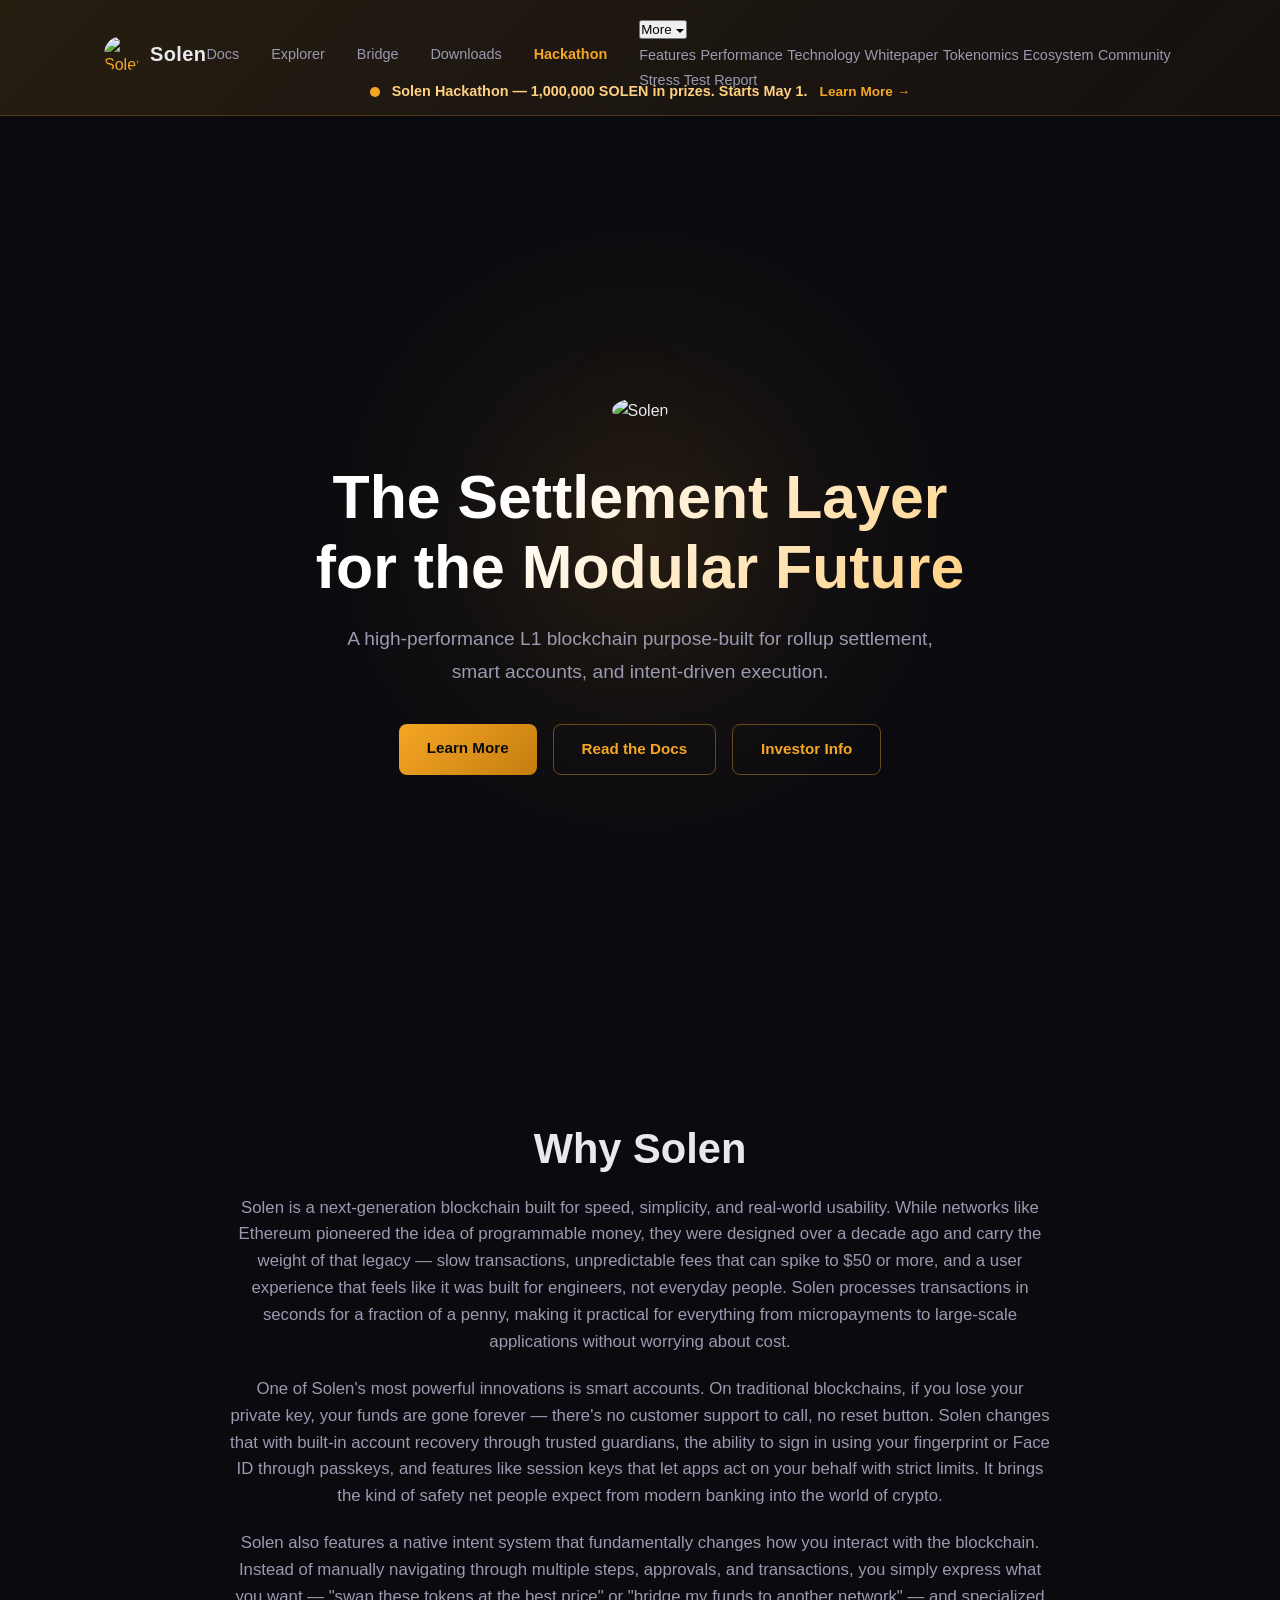
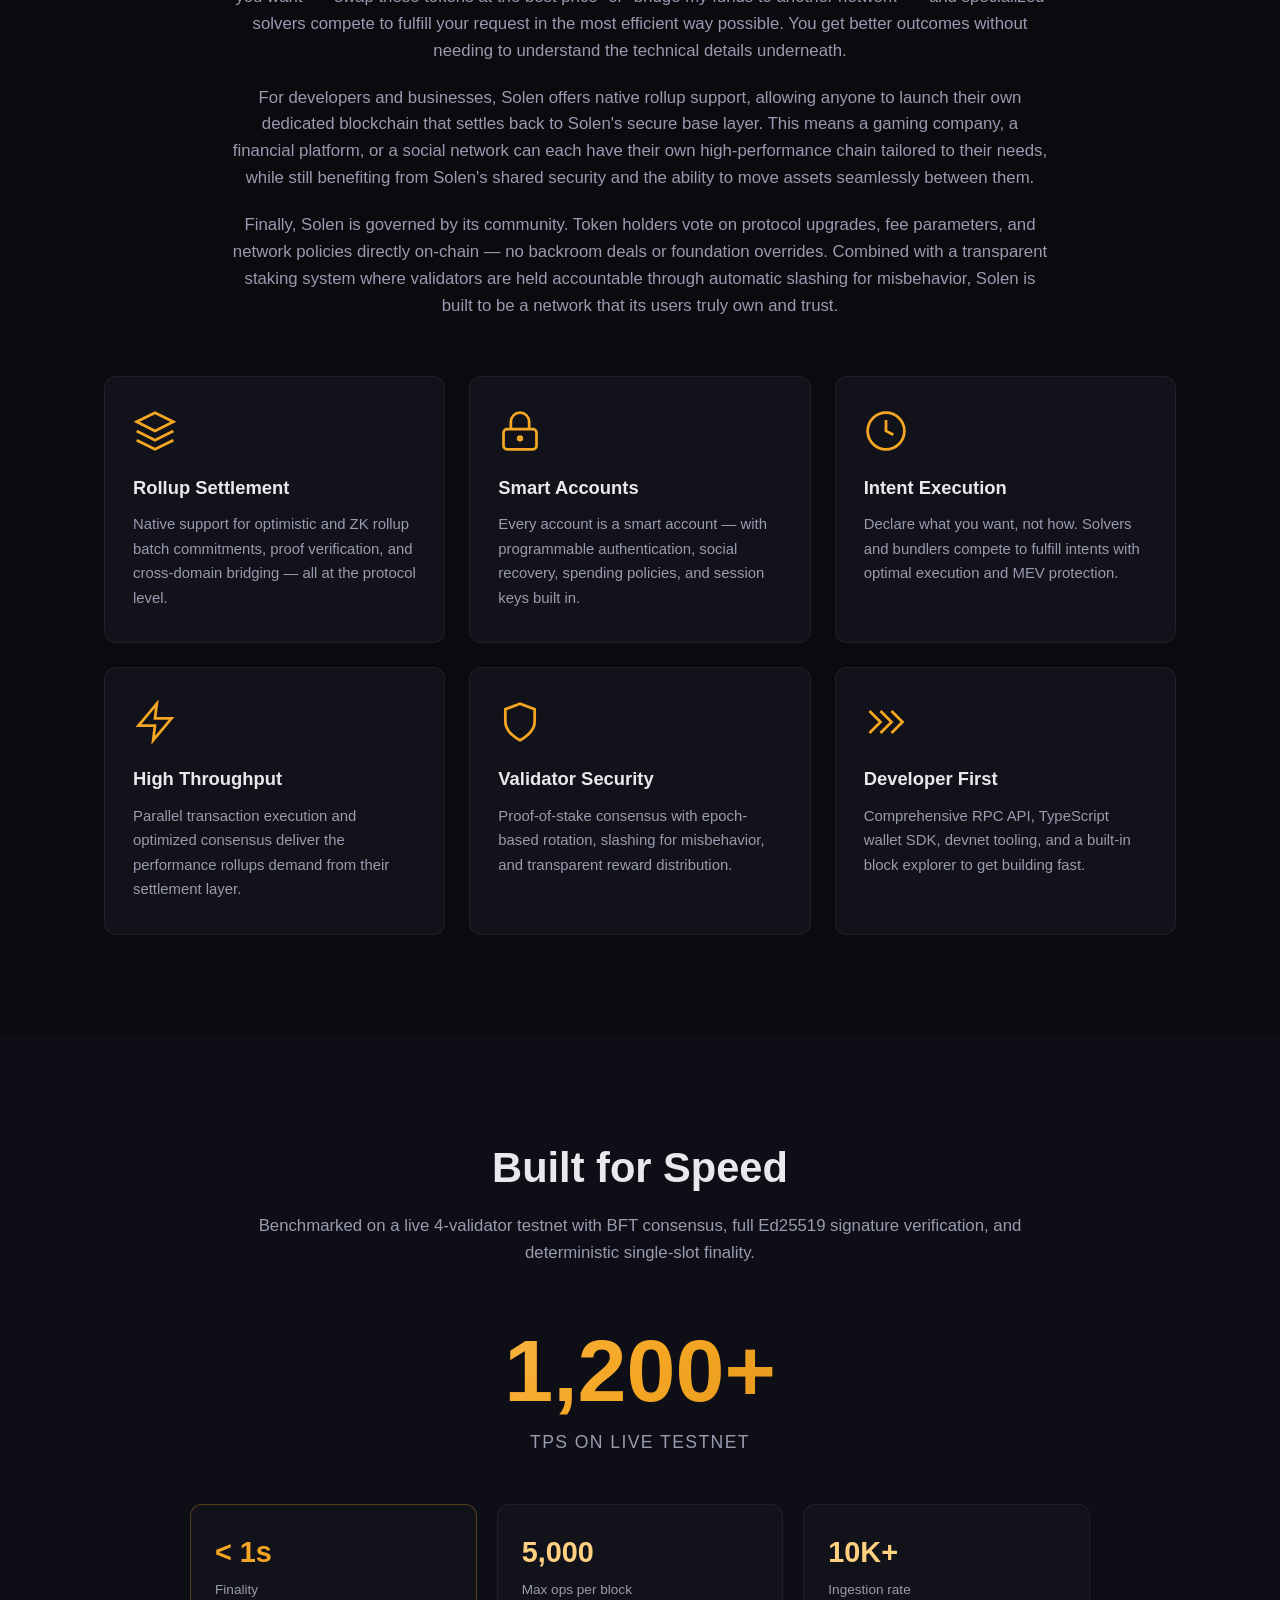
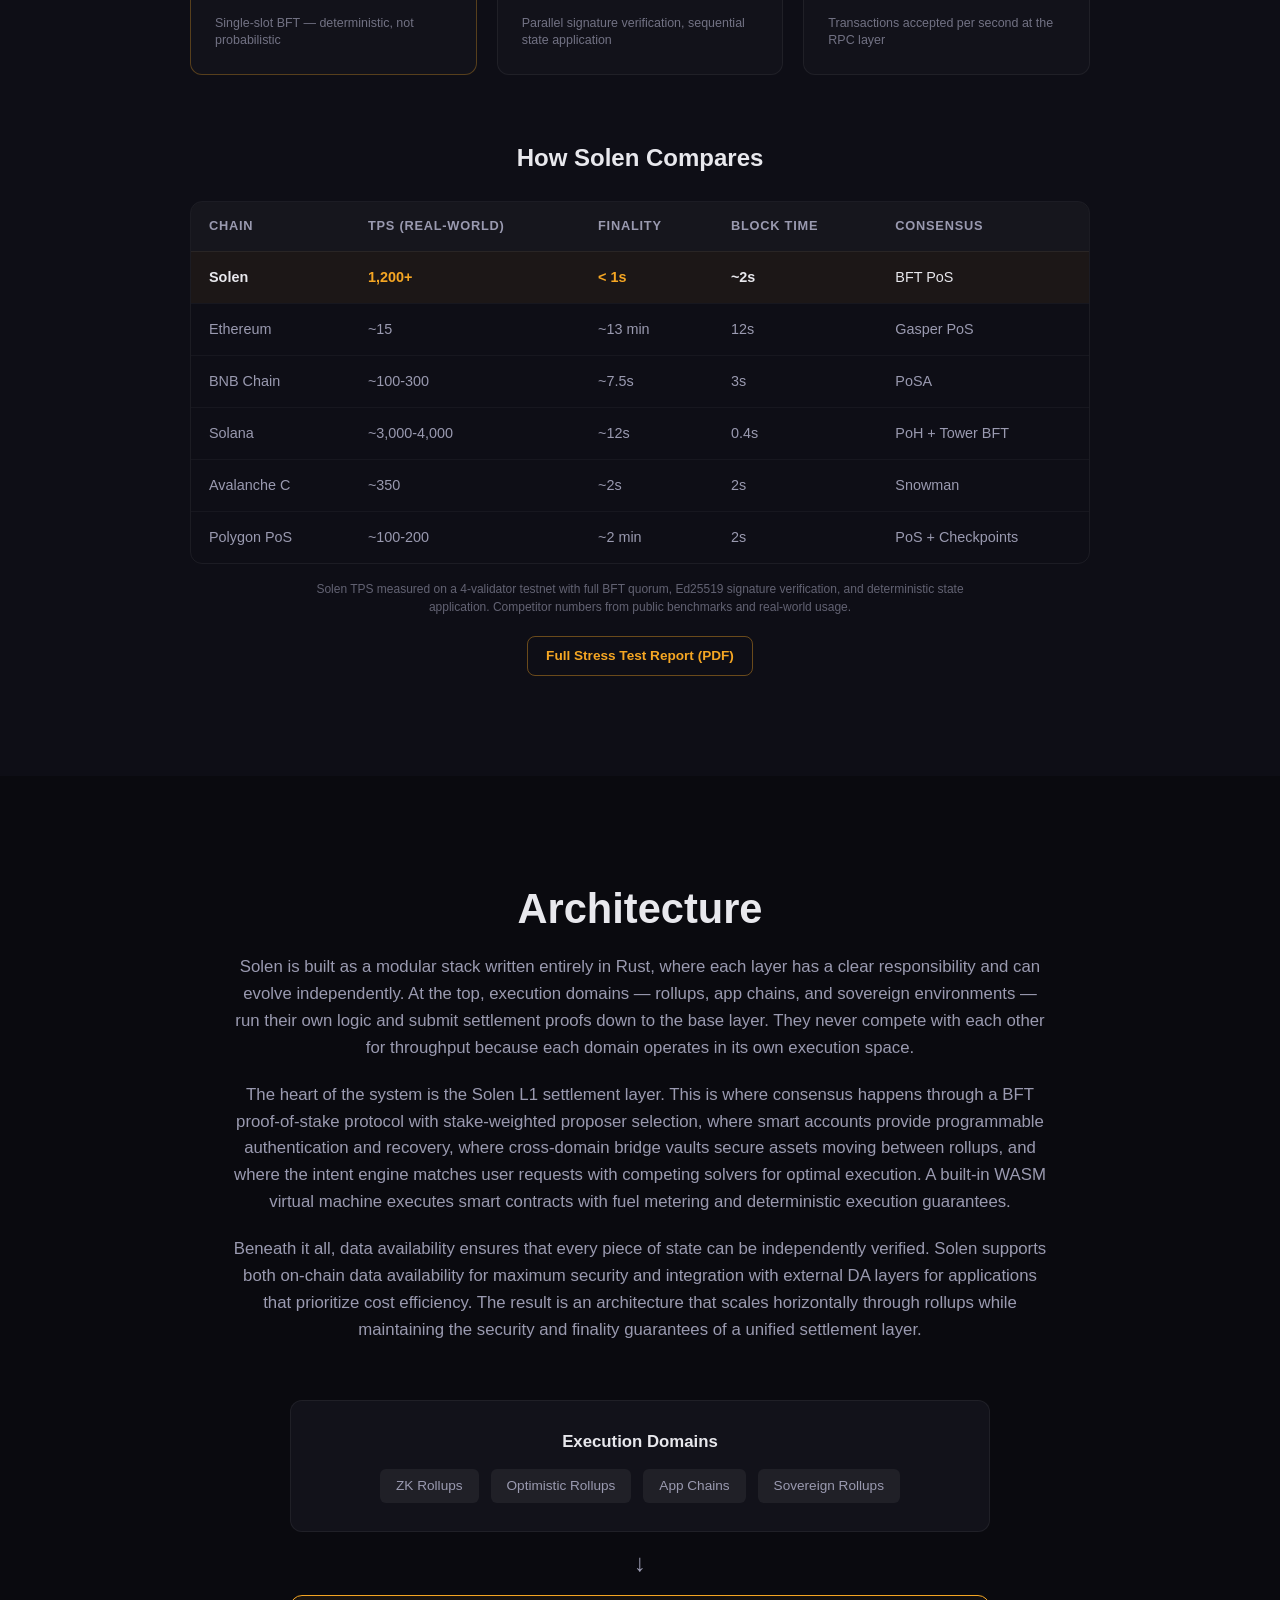
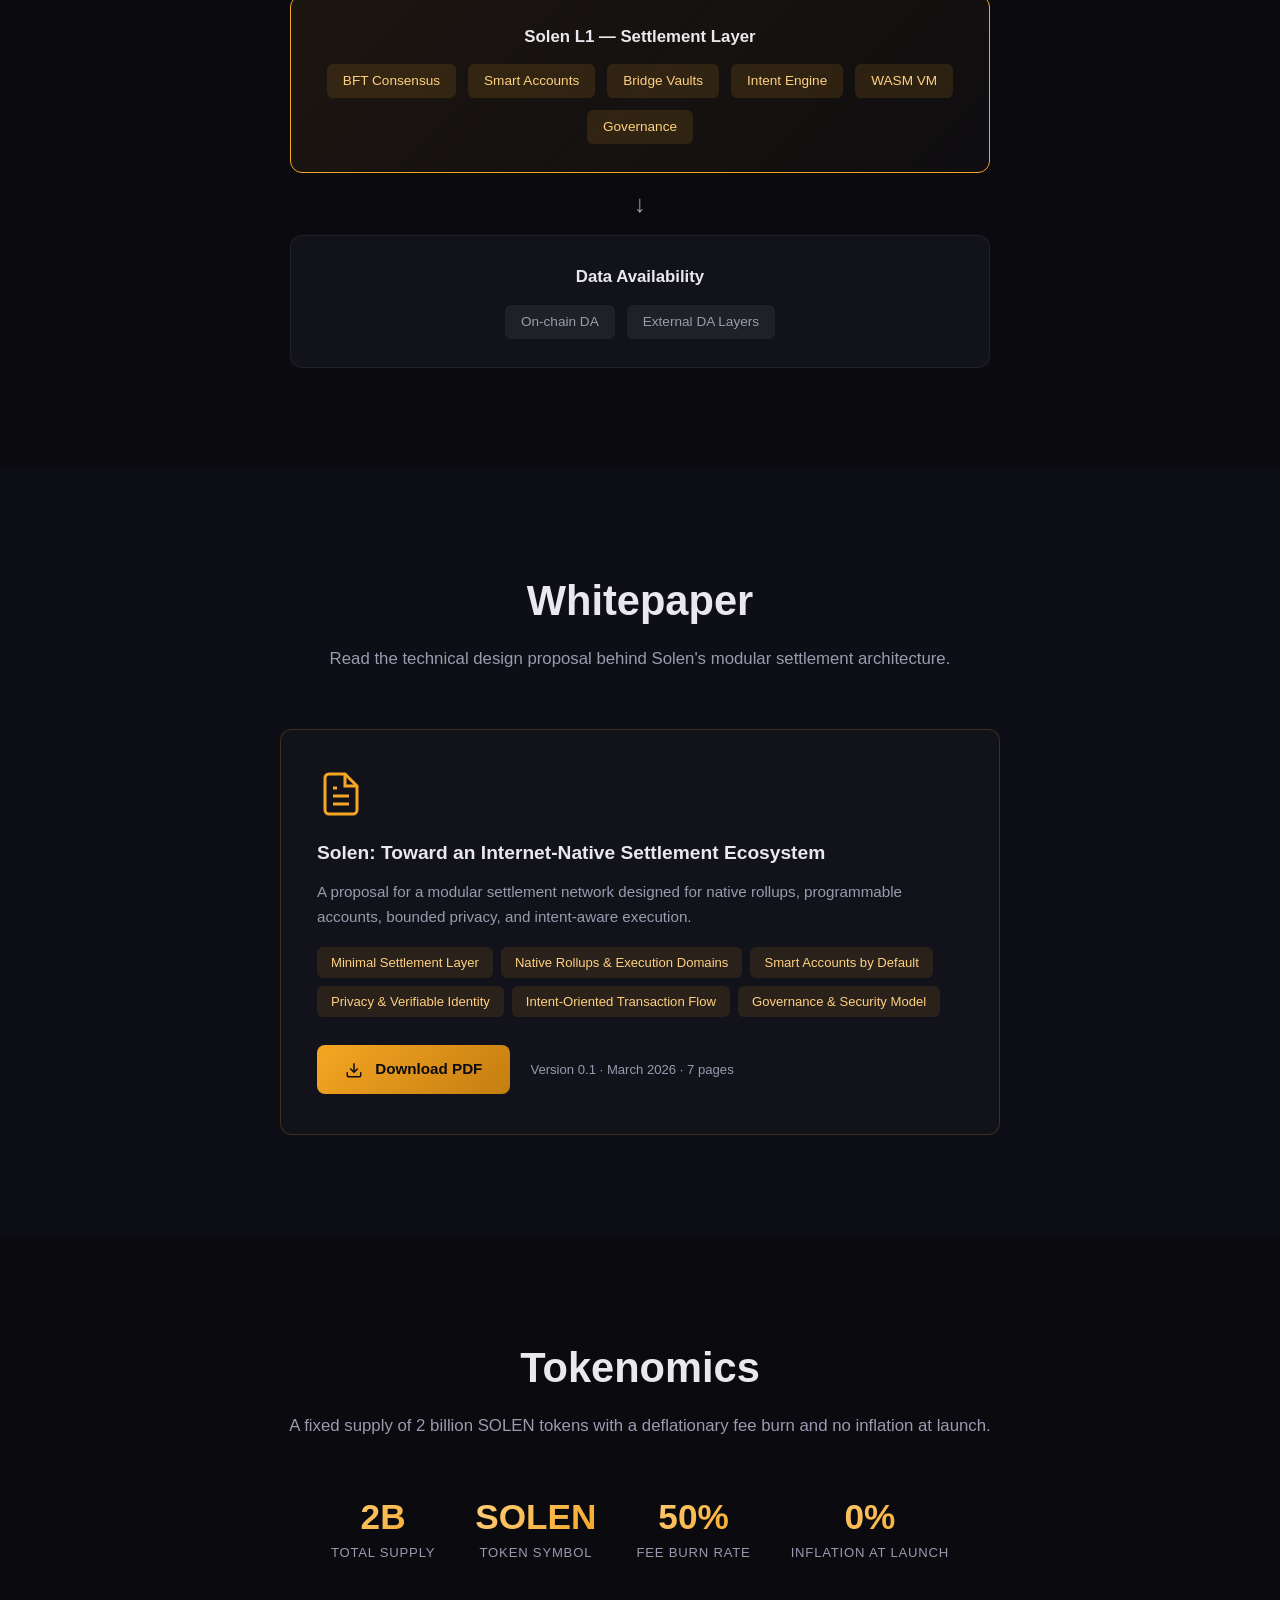
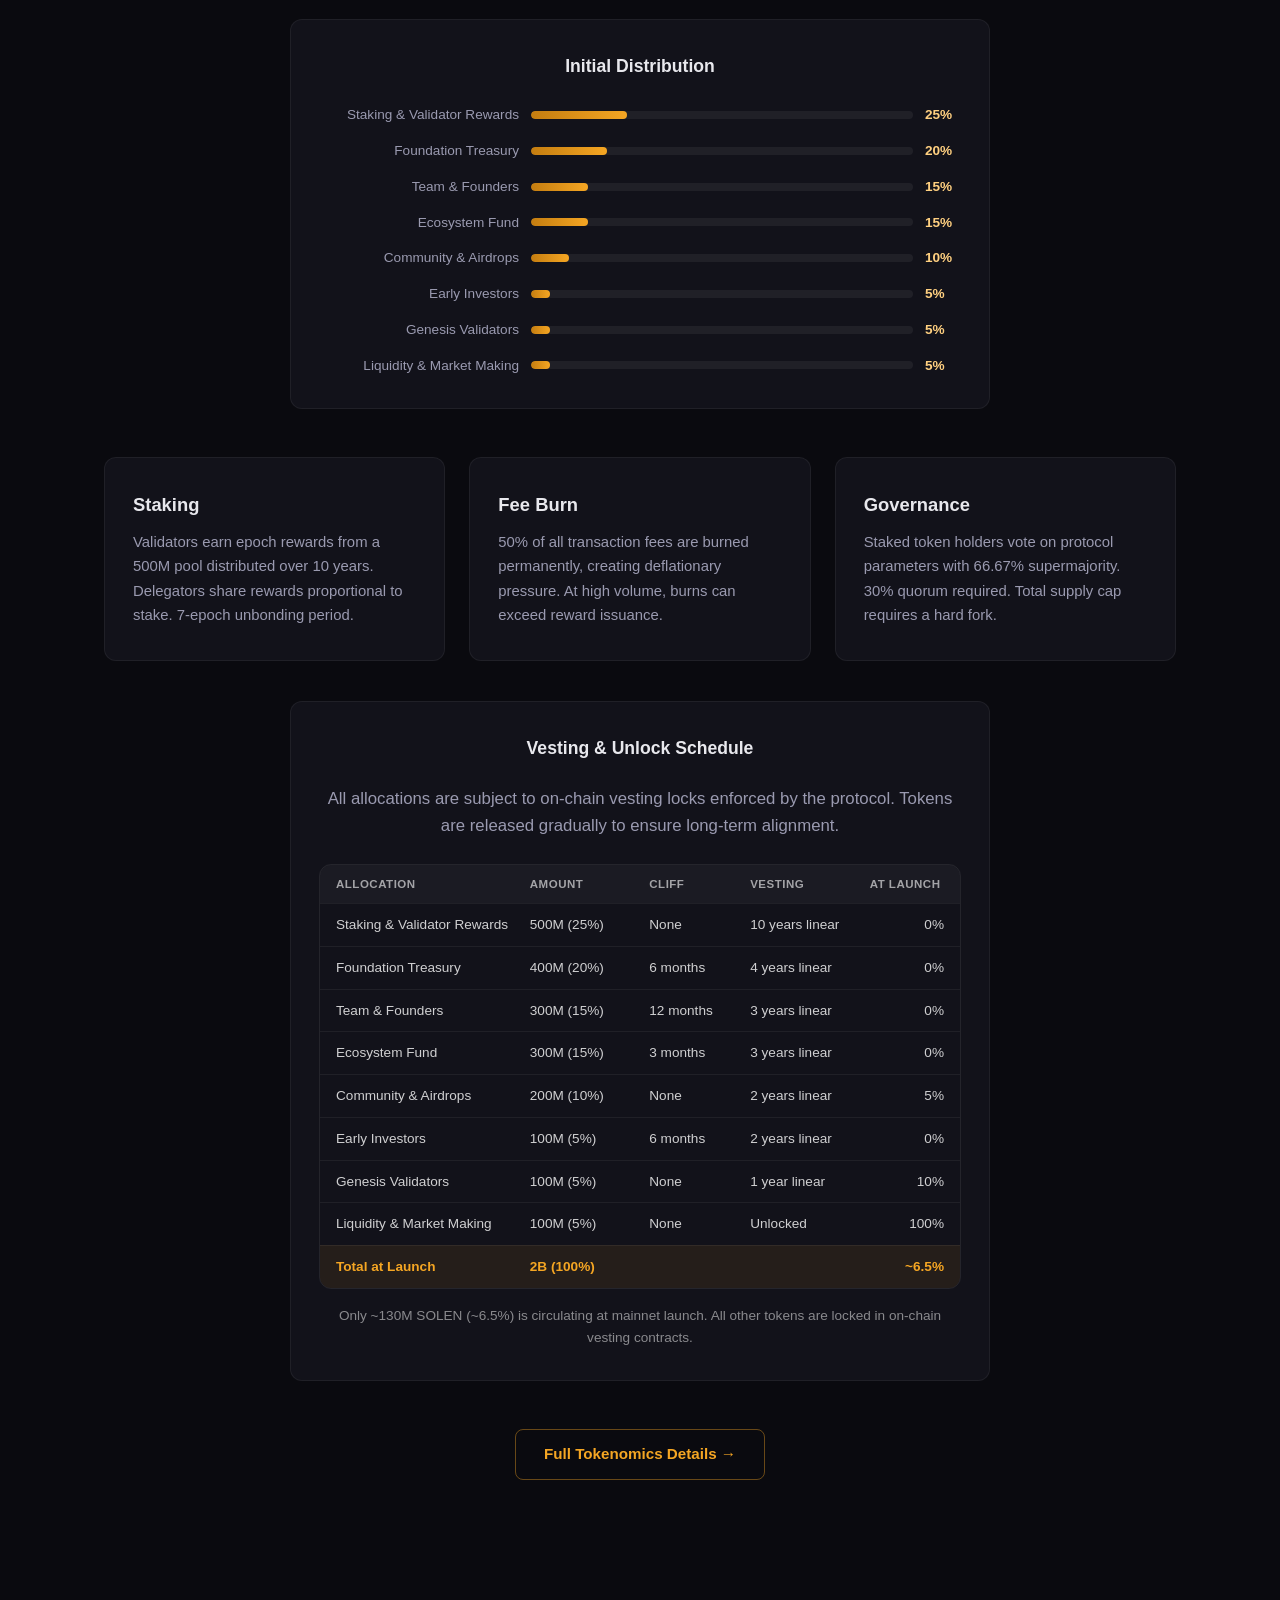
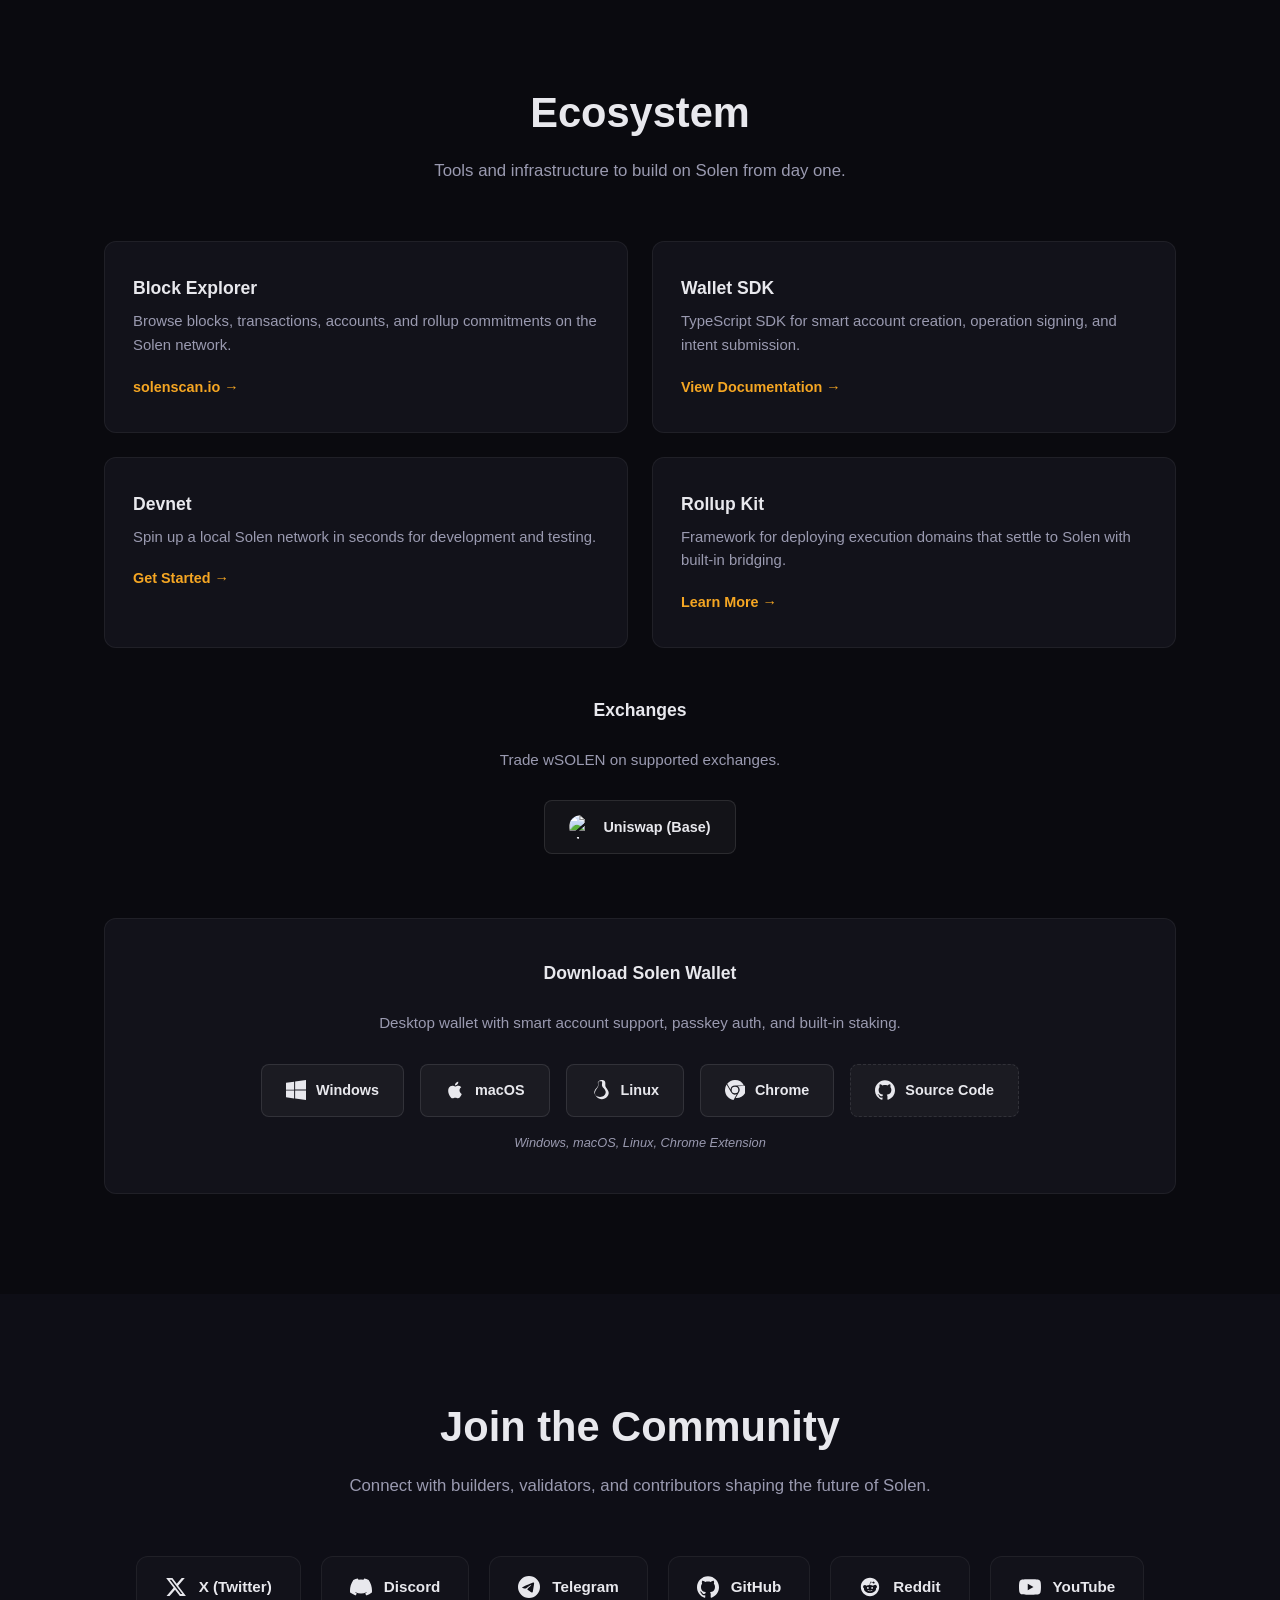
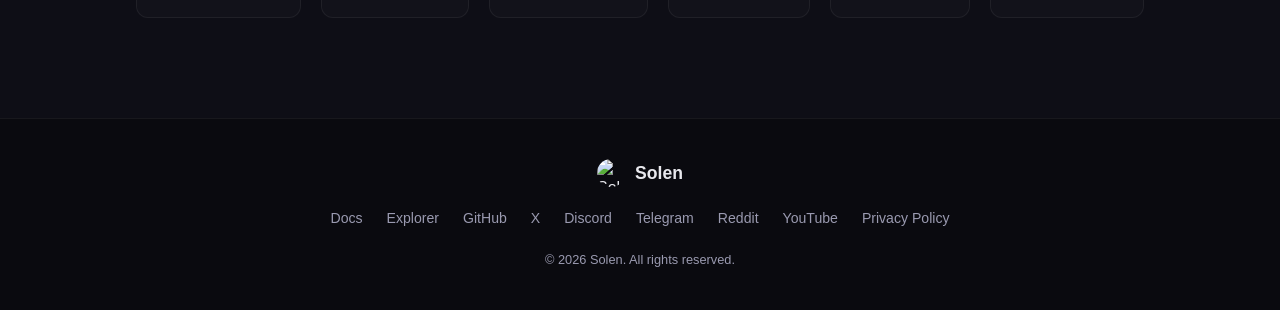
==== index.html @ 20687c57 "Bridge changes" ====
<!DOCTYPE html>
<html lang="en">
<head>
  <meta charset="UTF-8">
  <meta name="viewport" content="width=device-width, initial-scale=1.0">
  <title>Solen — The Settlement Layer for the Modular Future</title>
  <meta name="description" content="Solen is a high-performance Layer 1 blockchain built for rollup settlement, smart accounts, and intent-driven execution.">
  <meta name="keywords" content="Solen, blockchain, Layer 1, rollup, settlement, smart accounts, intents, DeFi, Web3, crypto">
  <meta name="author" content="Solen Foundation">

  <!-- Open Graph -->
  <meta property="og:type" content="website">
  <meta property="og:url" content="https://solenchain.io">
  <meta property="og:title" content="Solen — The Settlement Layer for the Modular Future">
  <meta property="og:description" content="High-performance L1 blockchain with native rollups, smart accounts, and intent-driven execution. 1,200+ TPS with sub-second finality.">
  <meta property="og:image" content="https://solenchain.io/solenlogo.png">
  <meta property="og:site_name" content="Solen">

  <!-- Twitter Card -->
  <meta name="twitter:card" content="summary_large_image">
  <meta name="twitter:site" content="@solenchain">
  <meta name="twitter:title" content="Solen — The Settlement Layer for the Modular Future">
  <meta name="twitter:description" content="High-performance L1 blockchain with native rollups, smart accounts, and intent-driven execution.">
  <meta name="twitter:image" content="https://solenchain.io/solenlogo.png">

  <!-- Canonical -->
  <link rel="canonical" href="https://solenchain.io">

  <link rel="icon" type="image/png" sizes="32x32" href="favicon-32.png">
  <link rel="icon" type="image/png" sizes="16x16" href="favicon-16.png">
  <link rel="apple-touch-icon" sizes="256x256" href="logo-256.png">
  <link rel="stylesheet" href="style.css">

</head>
<body>

  <!-- NAV -->
  <nav class="nav">
    <div class="nav-inner">
      <a href="/" class="nav-logo">
        <img src="solenlogo.png" alt="Solen" class="nav-logo-img">
        <span class="nav-logo-text">Solen</span>
      </a>
      <div class="nav-links" id="navLinks">
        <a href="https://docs.solenchain.io" target="_blank" rel="noopener">Docs</a>
        <a href="https://solenscan.io" target="_blank" rel="noopener">Explorer</a>
        <a href="bridge.html">Bridge</a>
        <a href="#downloads">Downloads</a>
        <a href="hackathon.html" style="color: var(--gold); font-weight: 700;">Hackathon</a>
        <div class="nav-dropdown">
          <button class="nav-dropdown-btn">More <svg width="10" height="6" viewBox="0 0 10 6" fill="currentColor"><path d="M1 1l4 4 4-4"/></svg></button>
          <div class="nav-dropdown-menu">
            <a href="#features">Features</a>
            <a href="#performance">Performance</a>
            <a href="#technology">Technology</a>
            <a href="#whitepaper">Whitepaper</a>
            <a href="#tokenomics">Tokenomics</a>
            <a href="#ecosystem">Ecosystem</a>
            <a href="#community">Community</a>
            <a href="Solen_Stress_Test_Report.pdf" target="_blank" rel="noopener">Stress Test Report</a>
          </div>
        </div>
      </div>
      <button class="nav-toggle" id="navToggle" aria-label="Toggle menu">
        <span></span><span></span><span></span>
      </button>
    </div>
  </nav>

  <!-- HACKATHON BANNER -->
  <a href="hackathon.html" class="hack-banner">
    <span class="hack-banner-pulse"></span>
    <span class="hack-banner-text">Solen Hackathon — 1,000,000 SOLEN in prizes. Starts May 1.</span>
    <span class="hack-banner-cta">Learn More &rarr;</span>
  </a>

  <!-- HERO -->
  <section class="hero">
    <div class="hero-glow"></div>
    <div class="container hero-content">
      <img src="solenlogo.png" alt="Solen" class="hero-logo">
      <h1>The Settlement Layer<br>for the Modular Future</h1>
      <p class="hero-sub">A high-performance L1 blockchain purpose-built for rollup settlement, smart accounts, and intent-driven execution.</p>
      <div class="hero-actions">
        <a href="#technology" class="btn btn-primary">Learn More</a>
        <a href="https://docs.solenchain.io" class="btn btn-outline" target="_blank" rel="noopener">Read the Docs</a>
        <a href="Solen_Investor_Information.pdf" class="btn btn-outline" target="_blank" rel="noopener">Investor Info</a>
      </div>
    </div>
  </section>

  <!-- FEATURES -->
  <section class="section" id="features">
    <div class="container">
      <h2 class="section-title">Why Solen</h2>
      <p class="section-sub">Solen is a next-generation blockchain built for speed, simplicity, and real-world usability. While networks like Ethereum pioneered the idea of programmable money, they were designed over a decade ago and carry the weight of that legacy &mdash; slow transactions, unpredictable fees that can spike to $50 or more, and a user experience that feels like it was built for engineers, not everyday people. Solen processes transactions in seconds for a fraction of a penny, making it practical for everything from micropayments to large-scale applications without worrying about cost.</p>
      <p class="section-sub">One of Solen's most powerful innovations is smart accounts. On traditional blockchains, if you lose your private key, your funds are gone forever &mdash; there's no customer support to call, no reset button. Solen changes that with built-in account recovery through trusted guardians, the ability to sign in using your fingerprint or Face ID through passkeys, and features like session keys that let apps act on your behalf with strict limits. It brings the kind of safety net people expect from modern banking into the world of crypto.</p>
      <p class="section-sub">Solen also features a native intent system that fundamentally changes how you interact with the blockchain. Instead of manually navigating through multiple steps, approvals, and transactions, you simply express what you want &mdash; "swap these tokens at the best price" or "bridge my funds to another network" &mdash; and specialized solvers compete to fulfill your request in the most efficient way possible. You get better outcomes without needing to understand the technical details underneath.</p>
      <p class="section-sub">For developers and businesses, Solen offers native rollup support, allowing anyone to launch their own dedicated blockchain that settles back to Solen's secure base layer. This means a gaming company, a financial platform, or a social network can each have their own high-performance chain tailored to their needs, while still benefiting from Solen's shared security and the ability to move assets seamlessly between them.</p>
      <p class="section-sub">Finally, Solen is governed by its community. Token holders vote on protocol upgrades, fee parameters, and network policies directly on-chain &mdash; no backroom deals or foundation overrides. Combined with a transparent staking system where validators are held accountable through automatic slashing for misbehavior, Solen is built to be a network that its users truly own and trust.</p>
      <div class="grid grid-3">
        <div class="card">
          <div class="card-icon">
            <svg viewBox="0 0 24 24" fill="none" stroke="currentColor" stroke-width="1.5"><path d="M12 2L2 7l10 5 10-5-10-5z"/><path d="M2 17l10 5 10-5"/><path d="M2 12l10 5 10-5"/></svg>
          </div>
          <h3>Rollup Settlement</h3>
          <p>Native support for optimistic and ZK rollup batch commitments, proof verification, and cross-domain bridging — all at the protocol level.</p>
        </div>
        <div class="card">
          <div class="card-icon">
            <svg viewBox="0 0 24 24" fill="none" stroke="currentColor" stroke-width="1.5"><rect x="3" y="11" width="18" height="11" rx="2"/><path d="M7 11V7a5 5 0 0110 0v4"/><circle cx="12" cy="16" r="1"/></svg>
          </div>
          <h3>Smart Accounts</h3>
          <p>Every account is a smart account — with programmable authentication, social recovery, spending policies, and session keys built in.</p>
        </div>
        <div class="card">
          <div class="card-icon">
            <svg viewBox="0 0 24 24" fill="none" stroke="currentColor" stroke-width="1.5"><circle cx="12" cy="12" r="10"/><path d="M12 6v6l4 2"/></svg>
          </div>
          <h3>Intent Execution</h3>
          <p>Declare what you want, not how. Solvers and bundlers compete to fulfill intents with optimal execution and MEV protection.</p>
        </div>
        <div class="card">
          <div class="card-icon">
            <svg viewBox="0 0 24 24" fill="none" stroke="currentColor" stroke-width="1.5"><path d="M13 2L3 14h9l-1 8 10-12h-9l1-8z"/></svg>
          </div>
          <h3>High Throughput</h3>
          <p>Parallel transaction execution and optimized consensus deliver the performance rollups demand from their settlement layer.</p>
        </div>
        <div class="card">
          <div class="card-icon">
            <svg viewBox="0 0 24 24" fill="none" stroke="currentColor" stroke-width="1.5"><path d="M12 22s8-4 8-10V5l-8-3-8 3v7c0 6 8 10 8 10z"/></svg>
          </div>
          <h3>Validator Security</h3>
          <p>Proof-of-stake consensus with epoch-based rotation, slashing for misbehavior, and transparent reward distribution.</p>
        </div>
        <div class="card">
          <div class="card-icon">
            <svg viewBox="0 0 24 24" fill="none" stroke="currentColor" stroke-width="1.5"><path d="M9 18l6-6-6-6"/><path d="M15 18l6-6-6-6"/><path d="M3 18l6-6-6-6"/></svg>
          </div>
          <h3>Developer First</h3>
          <p>Comprehensive RPC API, TypeScript wallet SDK, devnet tooling, and a built-in block explorer to get building fast.</p>
        </div>
      </div>
    </div>
  </section>

  <!-- PERFORMANCE -->
  <section class="section section-dark" id="performance">
    <div class="container">
      <h2 class="section-title">Built for Speed</h2>
      <p class="section-sub">Benchmarked on a live 4-validator testnet with BFT consensus, full Ed25519 signature verification, and deterministic single-slot finality.</p>
      <div class="perf-hero-number">
        <span class="perf-big">1,200+</span>
        <span class="perf-unit">TPS on live testnet</span>
      </div>
      <div class="perf-grid">
        <div class="perf-card perf-card-highlight">
          <div class="perf-value">&lt; 1s</div>
          <div class="perf-label">Finality</div>
          <div class="perf-detail">Single-slot BFT &mdash; deterministic, not probabilistic</div>
        </div>
        <div class="perf-card">
          <div class="perf-value">5,000</div>
          <div class="perf-label">Max ops per block</div>
          <div class="perf-detail">Parallel signature verification, sequential state application</div>
        </div>
        <div class="perf-card">
          <div class="perf-value">10K+</div>
          <div class="perf-label">Ingestion rate</div>
          <div class="perf-detail">Transactions accepted per second at the RPC layer</div>
        </div>
      </div>

      <!-- Chain Comparison -->
      <div class="comparison">
        <h3 class="comparison-title">How Solen Compares</h3>
        <div class="comparison-table-wrap">
          <table class="comparison-table">
            <thead>
              <tr>
                <th>Chain</th>
                <th>TPS (Real-world)</th>
                <th>Finality</th>
                <th>Block Time</th>
                <th>Consensus</th>
              </tr>
            </thead>
            <tbody>
              <tr class="comparison-highlight">
                <td><strong>Solen</strong></td>
                <td><strong>1,200+</strong></td>
                <td><strong>&lt; 1s</strong></td>
                <td><strong>~2s</strong></td>
                <td>BFT PoS</td>
              </tr>
              <tr>
                <td>Ethereum</td>
                <td>~15</td>
                <td>~13 min</td>
                <td>12s</td>
                <td>Gasper PoS</td>
              </tr>
              <tr>
                <td>BNB Chain</td>
                <td>~100-300</td>
                <td>~7.5s</td>
                <td>3s</td>
                <td>PoSA</td>
              </tr>
              <tr>
                <td>Solana</td>
                <td>~3,000-4,000</td>
                <td>~12s</td>
                <td>0.4s</td>
                <td>PoH + Tower BFT</td>
              </tr>
              <tr>
                <td>Avalanche C</td>
                <td>~350</td>
                <td>~2s</td>
                <td>2s</td>
                <td>Snowman</td>
              </tr>
              <tr>
                <td>Polygon PoS</td>
                <td>~100-200</td>
                <td>~2 min</td>
                <td>2s</td>
                <td>PoS + Checkpoints</td>
              </tr>
            </tbody>
          </table>
        </div>
        <p class="comparison-note">Solen TPS measured on a 4-validator testnet with full BFT quorum, Ed25519 signature verification, and deterministic state application. Competitor numbers from public benchmarks and real-world usage.</p>
        <div style="text-align: center; margin-top: 20px;">
          <a href="Solen_Stress_Test_Report.pdf" class="btn btn-outline btn-sm" target="_blank" rel="noopener">Full Stress Test Report (PDF)</a>
        </div>
      </div>
    </div>
  </section>

  <!-- TECHNOLOGY -->
  <section class="section" id="technology">
    <div class="container">
      <h2 class="section-title">Architecture</h2>
      <p class="section-sub">Solen is built as a modular stack written entirely in Rust, where each layer has a clear responsibility and can evolve independently. At the top, execution domains &mdash; rollups, app chains, and sovereign environments &mdash; run their own logic and submit settlement proofs down to the base layer. They never compete with each other for throughput because each domain operates in its own execution space.</p>
      <p class="section-sub">The heart of the system is the Solen L1 settlement layer. This is where consensus happens through a BFT proof-of-stake protocol with stake-weighted proposer selection, where smart accounts provide programmable authentication and recovery, where cross-domain bridge vaults secure assets moving between rollups, and where the intent engine matches user requests with competing solvers for optimal execution. A built-in WASM virtual machine executes smart contracts with fuel metering and deterministic execution guarantees.</p>
      <p class="section-sub">Beneath it all, data availability ensures that every piece of state can be independently verified. Solen supports both on-chain data availability for maximum security and integration with external DA layers for applications that prioritize cost efficiency. The result is an architecture that scales horizontally through rollups while maintaining the security and finality guarantees of a unified settlement layer.</p>
      <div class="arch-grid">
        <div class="arch-layer">
          <div class="arch-label">Execution Domains</div>
          <div class="arch-items">
            <span>ZK Rollups</span>
            <span>Optimistic Rollups</span>
            <span>App Chains</span>
            <span>Sovereign Rollups</span>
          </div>
        </div>
        <div class="arch-arrow">&#8595;</div>
        <div class="arch-layer arch-layer-highlight">
          <div class="arch-label">Solen L1 &mdash; Settlement Layer</div>
          <div class="arch-items">
            <span>BFT Consensus</span>
            <span>Smart Accounts</span>
            <span>Bridge Vaults</span>
            <span>Intent Engine</span>
            <span>WASM VM</span>
            <span>Governance</span>
          </div>
        </div>
        <div class="arch-arrow">&#8595;</div>
        <div class="arch-layer">
          <div class="arch-label">Data Availability</div>
          <div class="arch-items">
            <span>On-chain DA</span>
            <span>External DA Layers</span>
          </div>
        </div>
      </div>
    </div>
  </section>

  <!-- WHITEPAPER -->
  <section class="section section-dark" id="whitepaper">
    <div class="container whitepaper-section">
      <h2 class="section-title">Whitepaper</h2>
      <p class="section-sub">Read the technical design proposal behind Solen's modular settlement architecture.</p>
      <div class="whitepaper-card">
        <div class="whitepaper-icon">
          <svg viewBox="0 0 24 24" fill="none" stroke="currentColor" stroke-width="1.5"><path d="M14 2H6a2 2 0 0 0-2 2v16a2 2 0 0 0 2 2h12a2 2 0 0 0 2-2V8z"/><polyline points="14 2 14 8 20 8"/><line x1="16" y1="13" x2="8" y2="13"/><line x1="16" y1="17" x2="8" y2="17"/><polyline points="10 9 9 9 8 9"/></svg>
        </div>
        <div class="whitepaper-info">
          <h3>Solen: Toward an Internet-Native Settlement Ecosystem</h3>
          <p>A proposal for a modular settlement network designed for native rollups, programmable accounts, bounded privacy, and intent-aware execution.</p>
          <ul class="whitepaper-topics">
            <li>Minimal Settlement Layer</li>
            <li>Native Rollups &amp; Execution Domains</li>
            <li>Smart Accounts by Default</li>
            <li>Privacy &amp; Verifiable Identity</li>
            <li>Intent-Oriented Transaction Flow</li>
            <li>Governance &amp; Security Model</li>
          </ul>
        </div>
        <div class="whitepaper-actions">
          <a href="Solen_Whitepaper.pdf" class="btn btn-primary" target="_blank" rel="noopener">
            <svg viewBox="0 0 24 24" fill="none" stroke="currentColor" stroke-width="2" style="width:18px;height:18px;vertical-align:middle;margin-right:8px"><path d="M21 15v4a2 2 0 0 1-2 2H5a2 2 0 0 1-2-2v-4"/><polyline points="7 10 12 15 17 10"/><line x1="12" y1="15" x2="12" y2="3"/></svg>
            Download PDF
          </a>
          <span class="whitepaper-meta">Version 0.1 &middot; March 2026 &middot; 7 pages</span>
        </div>
      </div>
    </div>
  </section>

  <!-- TOKENOMICS -->
  <section class="section" id="tokenomics">
    <div class="container">
      <h2 class="section-title">Tokenomics</h2>
      <p class="section-sub">A fixed supply of 2 billion SOLEN tokens with a deflationary fee burn and no inflation at launch.</p>

      <div class="token-header">
        <div class="token-stat">
          <span class="token-stat-value">2B</span>
          <span class="token-stat-label">Total Supply</span>
        </div>
        <div class="token-stat">
          <span class="token-stat-value">SOLEN</span>
          <span class="token-stat-label">Token Symbol</span>
        </div>
        <div class="token-stat">
          <span class="token-stat-value">50%</span>
          <span class="token-stat-label">Fee Burn Rate</span>
        </div>
        <div class="token-stat">
          <span class="token-stat-value">0%</span>
          <span class="token-stat-label">Inflation at Launch</span>
        </div>
      </div>

      <div class="token-distribution">
        <h3 class="token-section-title">Initial Distribution</h3>
        <div class="token-bars">
          <div class="token-bar-row">
            <span class="token-bar-label">Staking &amp; Validator Rewards</span>
            <div class="token-bar-track"><div class="token-bar-fill" style="width:25%"></div></div>
            <span class="token-bar-pct">25%</span>
          </div>
          <div class="token-bar-row">
            <span class="token-bar-label">Foundation Treasury</span>
            <div class="token-bar-track"><div class="token-bar-fill" style="width:20%"></div></div>
            <span class="token-bar-pct">20%</span>
          </div>
          <div class="token-bar-row">
            <span class="token-bar-label">Team &amp; Founders</span>
            <div class="token-bar-track"><div class="token-bar-fill" style="width:15%"></div></div>
            <span class="token-bar-pct">15%</span>
          </div>
          <div class="token-bar-row">
            <span class="token-bar-label">Ecosystem Fund</span>
            <div class="token-bar-track"><div class="token-bar-fill" style="width:15%"></div></div>
            <span class="token-bar-pct">15%</span>
          </div>
          <div class="token-bar-row">
            <span class="token-bar-label">Community &amp; Airdrops</span>
            <div class="token-bar-track"><div class="token-bar-fill" style="width:10%"></div></div>
            <span class="token-bar-pct">10%</span>
          </div>
          <div class="token-bar-row">
            <span class="token-bar-label">Early Investors</span>
            <div class="token-bar-track"><div class="token-bar-fill" style="width:5%"></div></div>
            <span class="token-bar-pct">5%</span>
          </div>
          <div class="token-bar-row">
            <span class="token-bar-label">Genesis Validators</span>
            <div class="token-bar-track"><div class="token-bar-fill" style="width:5%"></div></div>
            <span class="token-bar-pct">5%</span>
          </div>
          <div class="token-bar-row">
            <span class="token-bar-label">Liquidity &amp; Market Making</span>
            <div class="token-bar-track"><div class="token-bar-fill" style="width:5%"></div></div>
            <span class="token-bar-pct">5%</span>
          </div>
        </div>
      </div>

      <div class="grid grid-3 token-details">
        <div class="card">
          <h3>Staking</h3>
          <p>Validators earn epoch rewards from a 500M pool distributed over 10 years. Delegators share rewards proportional to stake. 7-epoch unbonding period.</p>
        </div>
        <div class="card">
          <h3>Fee Burn</h3>
          <p>50% of all transaction fees are burned permanently, creating deflationary pressure. At high volume, burns can exceed reward issuance.</p>
        </div>
        <div class="card">
          <h3>Governance</h3>
          <p>Staked token holders vote on protocol parameters with 66.67% supermajority. 30% quorum required. Total supply cap requires a hard fork.</p>
        </div>
      </div>

      <!-- Vesting Schedule -->
      <div class="token-distribution" style="margin-top: 40px;">
        <h3 class="token-section-title">Vesting &amp; Unlock Schedule</h3>
        <p class="section-sub" style="max-width:700px; margin: 0 auto 24px;">All allocations are subject to on-chain vesting locks enforced by the protocol. Tokens are released gradually to ensure long-term alignment.</p>
        <div class="vesting-table">
          <div class="vesting-header">
            <span>Allocation</span>
            <span>Amount</span>
            <span>Cliff</span>
            <span>Vesting</span>
            <span>At Launch</span>
          </div>
          <div class="vesting-row">
            <span>Staking &amp; Validator Rewards</span>
            <span>500M (25%)</span>
            <span>None</span>
            <span>10 years linear</span>
            <span>0%</span>
          </div>
          <div class="vesting-row">
            <span>Foundation Treasury</span>
            <span>400M (20%)</span>
            <span>6 months</span>
            <span>4 years linear</span>
            <span>0%</span>
          </div>
          <div class="vesting-row">
            <span>Team &amp; Founders</span>
            <span>300M (15%)</span>
            <span>12 months</span>
            <span>3 years linear</span>
            <span>0%</span>
          </div>
          <div class="vesting-row">
            <span>Ecosystem Fund</span>
            <span>300M (15%)</span>
            <span>3 months</span>
            <span>3 years linear</span>
            <span>0%</span>
          </div>
          <div class="vesting-row">
            <span>Community &amp; Airdrops</span>
            <span>200M (10%)</span>
            <span>None</span>
            <span>2 years linear</span>
            <span>5%</span>
          </div>
          <div class="vesting-row">
            <span>Early Investors</span>
            <span>100M (5%)</span>
            <span>6 months</span>
            <span>2 years linear</span>
            <span>0%</span>
          </div>
          <div class="vesting-row">
            <span>Genesis Validators</span>
            <span>100M (5%)</span>
            <span>None</span>
            <span>1 year linear</span>
            <span>10%</span>
          </div>
          <div class="vesting-row">
            <span>Liquidity &amp; Market Making</span>
            <span>100M (5%)</span>
            <span>None</span>
            <span>Unlocked</span>
            <span>100%</span>
          </div>
          <div class="vesting-row vesting-total">
            <span>Total at Launch</span>
            <span>2B (100%)</span>
            <span></span>
            <span></span>
            <span>~6.5%</span>
          </div>
        </div>
        <p style="text-align:center; font-size: 0.85rem; color: rgba(255,255,255,0.5); margin-top: 16px;">Only ~130M SOLEN (~6.5%) is circulating at mainnet launch. All other tokens are locked in on-chain vesting contracts.</p>
      </div>

      <div class="token-cta">
        <a href="https://docs.solenchain.io/tokenomics/overview/" class="btn btn-outline" target="_blank" rel="noopener">Full Tokenomics Details &rarr;</a>
      </div>
    </div>
  </section>

  <!-- ECOSYSTEM -->
  <section class="section" id="ecosystem">
    <div class="container">
      <h2 class="section-title">Ecosystem</h2>
      <p class="section-sub">Tools and infrastructure to build on Solen from day one.</p>
      <div class="grid grid-2">
        <div class="eco-card">
          <h3>Block Explorer</h3>
          <p>Browse blocks, transactions, accounts, and rollup commitments on the Solen network.</p>
          <a href="https://solenscan.io" class="link" target="_blank" rel="noopener">solenscan.io &rarr;</a>
        </div>
        <div class="eco-card">
          <h3>Wallet SDK</h3>
          <p>TypeScript SDK for smart account creation, operation signing, and intent submission.</p>
          <a href="https://docs.solenchain.io/tools/typescript-sdk/" class="link" target="_blank" rel="noopener">View Documentation &rarr;</a>
        </div>
        <div class="eco-card">
          <h3>Devnet</h3>
          <p>Spin up a local Solen network in seconds for development and testing.</p>
          <a href="https://docs.solenchain.io/tools/running-a-node/#quick-start" class="link" target="_blank" rel="noopener">Get Started &rarr;</a>
        </div>
        <div class="eco-card">
          <h3>Rollup Kit</h3>
          <p>Framework for deploying execution domains that settle to Solen with built-in bridging.</p>
          <a href="https://docs.solenchain.io/architecture/rollups/" class="link" target="_blank" rel="noopener">Learn More &rarr;</a>
        </div>
      </div>

      <div class="exchanges" id="exchanges" style="margin-top: 48px;">
        <h3 class="token-section-title">Exchanges</h3>
        <p class="wallet-sub" style="text-align:center;">Trade wSOLEN on supported exchanges.</p>
        <div class="wallet-buttons" style="justify-content:center;">
          <a href="https://app.uniswap.org/explore/tokens/base/0x14c84e576eddb3e24b3da3659843b585285f9fd9?inputCurrency=0x833589fcd6edb6e08f4c7c32d4f71b54bda02913" class="wallet-btn" target="_blank" rel="noopener" style="min-width:180px;">
            <img src="uniswap-logo.png" alt="Uniswap" style="width:24px;height:24px;border-radius:50%;">
            <span>Uniswap (Base)</span>
          </a>
        </div>
      </div>

      <div class="wallet-download" id="downloads">
        <h3 class="token-section-title">Download Solen Wallet</h3>
        <p class="wallet-sub">Desktop wallet with smart account support, passkey auth, and built-in staking.</p>
        <div class="wallet-buttons">
          <a href="https://github.com/Solen-Blockchain/solenwallet/releases/latest" class="wallet-btn" target="_blank" rel="noopener">
            <svg viewBox="0 0 24 24" fill="currentColor"><path d="M0 3.449L9.75 2.1v9.451H0m10.949-9.602L24 0v11.4H10.949M0 12.6h9.75v9.451L0 20.699M10.949 12.6H24V24l-13.051-1.851"/></svg>
            <span>Windows</span>
          </a>
          <a href="https://github.com/Solen-Blockchain/solenwallet/releases/latest" class="wallet-btn" target="_blank" rel="noopener">
            <svg viewBox="0 0 24 24" fill="currentColor"><path d="M18.71 19.5c-.83 1.24-1.71 2.45-3.05 2.47-1.34.03-1.77-.79-3.29-.79-1.53 0-2 .77-3.27.82-1.31.05-2.3-1.32-3.14-2.53C4.25 17 2.94 12.45 4.7 9.39c.87-1.52 2.43-2.48 4.12-2.51 1.28-.02 2.5.87 3.29.87.78 0 2.26-1.07 3.8-.91.65.03 2.47.26 3.64 1.98-.09.06-2.17 1.28-2.15 3.81.03 3.02 2.65 4.03 2.68 4.04-.03.07-.42 1.44-1.38 2.83M13 3.5c.73-.83 1.94-1.46 2.94-1.5.13 1.17-.34 2.35-1.04 3.19-.69.85-1.83 1.51-2.95 1.42-.15-1.15.41-2.35 1.05-3.11z"/></svg>
            <span>macOS</span>
          </a>
          <a href="https://github.com/Solen-Blockchain/solenwallet/releases/latest" class="wallet-btn" target="_blank" rel="noopener">
            <svg viewBox="0 0 24 24" fill="currentColor"><path d="M12.504 0c-.155 0-.315.008-.48.021-4.226.333-3.105 4.807-3.17 6.298-.076 1.092-.3 1.953-1.05 3.02-.885 1.051-2.127 2.75-2.716 4.521-.278.832-.41 1.684-.287 2.489a7.14 7.14 0 0 0 .04.276c.186 1.168.753 2.291 1.577 3.26.848 1 1.933 1.838 3.136 2.38 1.09.483 2.304.746 3.445.746 1.141 0 2.355-.263 3.445-.746 1.203-.542 2.288-1.38 3.136-2.38.824-.969 1.391-2.092 1.577-3.26a5.86 5.86 0 0 0 .04-.276c.123-.805-.009-1.657-.287-2.489-.589-1.771-1.831-3.47-2.716-4.521-.75-1.067-.974-1.928-1.05-3.02-.065-1.491 1.056-5.965-3.17-6.298A5.86 5.86 0 0 0 12.504 0zm-.344 1.453c.418-.008.756.093.967.398.586.853-.131 3.202.031 4.544.075.636.263 1.226.597 1.752.344.54.789 1.02 1.261 1.522.878.93 1.85 2.082 2.375 3.66.187.564.293 1.145.216 1.678a4.55 4.55 0 0 1-.032.22c-.148.937-.594 1.876-1.276 2.684-.7.826-1.636 1.524-2.664 1.98-.898.399-1.88.596-2.834.596-.954 0-1.936-.197-2.834-.596-1.028-.456-1.964-1.154-2.664-1.98-.682-.808-1.128-1.747-1.276-2.684a4.55 4.55 0 0 1-.032-.22c-.077-.533.029-1.114.216-1.678.525-1.578 1.497-2.73 2.375-3.66.472-.502.917-.982 1.261-1.522.334-.526.522-1.116.597-1.752.162-1.342-.555-3.691.031-4.544.178-.259.454-.389.8-.398z"/></svg>
            <span>Linux</span>
          </a>
          <a href="https://chromewebstore.google.com/detail/solen-wallet/ndidbjppgjbcmhnjmoeddbmjpgnpdlod" class="wallet-btn" target="_blank" rel="noopener">
            <svg viewBox="0 0 24 24" fill="currentColor"><path d="M12 0C8.21 0 4.831 1.757 2.632 4.501l3.953 6.848A5.454 5.454 0 0 1 12 6.545h10.691A12 12 0 0 0 12 0zM1.931 5.47A11.943 11.943 0 0 0 0 12c0 6.012 4.42 10.991 10.189 11.864l3.953-6.847a5.45 5.45 0 0 1-6.865-2.29zm13.342 2.166a5.446 5.446 0 0 1 1.45 7.09l.002.001-3.953 6.848c.32.035.644.062.972.062 6.627 0 12-5.373 12-12 0-1.006-.132-1.983-.372-2.917zM12 8.009a3.991 3.991 0 1 0 0 7.982 3.991 3.991 0 0 0 0-7.982z"/></svg>
            <span>Chrome</span>
          </a>
          <a href="https://github.com/Solen-Blockchain/solenwallet" class="wallet-btn wallet-btn-source" target="_blank" rel="noopener">
            <svg viewBox="0 0 24 24" fill="currentColor"><path d="M12 .297c-6.63 0-12 5.373-12 12 0 5.303 3.438 9.8 8.205 11.385.6.113.82-.258.82-.577 0-.285-.01-1.04-.015-2.04-3.338.724-4.042-1.61-4.042-1.61C4.422 18.07 3.633 17.7 3.633 17.7c-1.087-.744.084-.729.084-.729 1.205.084 1.838 1.236 1.838 1.236 1.07 1.835 2.809 1.305 3.495.998.108-.776.417-1.305.76-1.605-2.665-.3-5.466-1.332-5.466-5.93 0-1.31.465-2.38 1.235-3.22-.135-.303-.54-1.523.105-3.176 0 0 1.005-.322 3.3 1.23.96-.267 1.98-.399 3-.405 1.02.006 2.04.138 3 .405 2.28-1.552 3.285-1.23 3.285-1.23.645 1.653.24 2.873.12 3.176.765.84 1.23 1.91 1.23 3.22 0 4.61-2.805 5.625-5.475 5.92.42.36.81 1.096.81 2.22 0 1.606-.015 2.896-.015 3.286 0 .315.21.69.825.57C20.565 22.092 24 17.592 24 12.297c0-6.627-5.373-12-12-12"/></svg>
            <span>Source Code</span>
          </a>
        </div>
        <p class="wallet-note">Windows, macOS, Linux, Chrome Extension</p>
      </div>
    </div>
  </section>

  <div style="display:none"><!-- SOLENDEX SHOWCASE (hidden until ready) -->
  <section class="section section-dark" id="solendex">
    <div class="container">
      <h2 class="section-title">SolenDEX</h2>
      <p class="section-sub">A proof-of-concept L2 rollup order book DEX demonstrating Solen's native rollup settlement. Transactions are batched on L2 and committed to L1 with fraud proof verification.</p>
      <div class="dex-showcase">
        <img src="solendex.png" alt="SolenDEX — L2 Rollup Order Book DEX" class="dex-screenshot" loading="lazy">
        <div class="dex-features">
          <div class="dex-feature">
            <strong>L2 Rollup</strong>
            <span>Optimistic rollup with deterministic state replay and fraud proof challenger</span>
          </div>
          <div class="dex-feature">
            <strong>Order Book</strong>
            <span>Central limit order book with price-time priority matching, limit &amp; market orders</span>
          </div>
          <div class="dex-feature">
            <strong>L1 Settlement</strong>
            <span>Periodic batch commitments to Solen L1 with state root verification</span>
          </div>
          <div class="dex-feature">
            <strong>Bridge</strong>
            <span>Automatic deposit detection from L1 and withdrawal settlement back to L1</span>
          </div>
        </div>
        <div class="dex-actions">
          <a href="https://solendex.io" class="btn btn-primary" target="_blank" rel="noopener">View it in Action</a>
          <a href="https://github.com/Solen-Blockchain/solendex" class="btn btn-outline" target="_blank" rel="noopener">
            <svg viewBox="0 0 24 24" width="16" height="16" fill="currentColor" style="margin-right:6px;"><path d="M12 .297c-6.63 0-12 5.373-12 12 0 5.303 3.438 9.8 8.205 11.385.6.113.82-.258.82-.577 0-.285-.01-1.04-.015-2.04-3.338.724-4.042-1.61-4.042-1.61C4.422 18.07 3.633 17.7 3.633 17.7c-1.087-.744.084-.729.084-.729 1.205.084 1.838 1.236 1.838 1.236 1.07 1.835 2.809 1.305 3.495.998.108-.776.417-1.305.76-1.605-2.665-.3-5.466-1.332-5.466-5.93 0-1.31.465-2.38 1.235-3.22-.135-.303-.54-1.523.105-3.176 0 0 1.005-.322 3.3 1.23.96-.267 1.98-.399 3-.405 1.02.006 2.04.138 3 .405 2.28-1.552 3.285-1.23 3.285-1.23.645 1.653.24 2.873.12 3.176.765.84 1.23 1.91 1.23 3.22 0 4.61-2.805 5.625-5.475 5.92.42.36.81 1.096.81 2.22 0 1.606-.015 2.896-.015 3.286 0 .315.21.69.825.57C20.565 22.092 24 17.592 24 12.297c0-6.627-5.373-12-12-12"/></svg>
            View Source Code
          </a>
        </div>
      </div>
    </div>
  </section>
  </div><!-- END SOLENDEX -->

  <!-- COMMUNITY -->
  <section class="section section-dark" id="community">
    <div class="container community-section">
      <h2 class="section-title">Join the Community</h2>
      <p class="section-sub">Connect with builders, validators, and contributors shaping the future of Solen.</p>
      <div class="social-links">
        <a href="https://x.com/solenchain" class="social-card" target="_blank" rel="noopener">
          <svg viewBox="0 0 24 24" fill="currentColor"><path d="M18.244 2.25h3.308l-7.227 8.26 8.502 11.24H16.17l-5.214-6.817L4.99 21.75H1.68l7.73-8.835L1.254 2.25H8.08l4.713 6.231zm-1.161 17.52h1.833L7.084 4.126H5.117z"/></svg>
          <span>X (Twitter)</span>
        </a>
        <a href="https://discord.com/invite/QGxv8bebJc" class="social-card" target="_blank" rel="noopener">
          <svg viewBox="0 0 24 24" fill="currentColor"><path d="M20.317 4.37a19.791 19.791 0 0 0-4.885-1.515.074.074 0 0 0-.079.037c-.21.375-.444.864-.608 1.25a18.27 18.27 0 0 0-5.487 0 12.64 12.64 0 0 0-.617-1.25.077.077 0 0 0-.079-.037A19.736 19.736 0 0 0 3.677 4.37a.07.07 0 0 0-.032.027C.533 9.046-.32 13.58.099 18.057a.082.082 0 0 0 .031.057 19.9 19.9 0 0 0 5.993 3.03.078.078 0 0 0 .084-.028c.462-.63.874-1.295 1.226-1.994a.076.076 0 0 0-.041-.106 13.107 13.107 0 0 1-1.872-.892.077.077 0 0 1-.008-.128 10.2 10.2 0 0 0 .372-.292.074.074 0 0 1 .077-.01c3.928 1.793 8.18 1.793 12.062 0a.074.074 0 0 1 .078.01c.12.098.246.198.373.292a.077.077 0 0 1-.006.127 12.299 12.299 0 0 1-1.873.892.077.077 0 0 0-.041.107c.36.698.772 1.362 1.225 1.993a.076.076 0 0 0 .084.028 19.839 19.839 0 0 0 6.002-3.03.077.077 0 0 0 .032-.054c.5-5.177-.838-9.674-3.549-13.66a.061.061 0 0 0-.031-.03z"/></svg>
          <span>Discord</span>
        </a>
        <a href="https://t.me/solenblockchain" class="social-card" target="_blank" rel="noopener">
          <svg viewBox="0 0 24 24" fill="currentColor"><path d="M11.944 0A12 12 0 0 0 0 12a12 12 0 0 0 12 12 12 12 0 0 0 12-12A12 12 0 0 0 12 0zm4.962 7.224c.1-.002.321.023.465.14a.506.506 0 0 1 .171.325c.016.093.036.306.02.472-.18 1.898-.962 6.502-1.36 8.627-.168.9-.499 1.201-.82 1.23-.696.065-1.225-.46-1.9-.902-1.056-.693-1.653-1.124-2.678-1.8-1.185-.78-.417-1.21.258-1.91.177-.184 3.247-2.977 3.307-3.23.007-.032.014-.15-.056-.212s-.174-.041-.249-.024c-.106.024-1.793 1.14-5.061 3.345-.479.33-.913.49-1.302.48-.428-.008-1.252-.241-1.865-.44-.752-.245-1.349-.374-1.297-.789.027-.216.325-.437.893-.663 3.498-1.524 5.83-2.529 6.998-3.014 3.332-1.386 4.025-1.627 4.476-1.635z"/></svg>
          <span>Telegram</span>
        </a>
        <a href="https://github.com/Solen-Blockchain" class="social-card" target="_blank" rel="noopener">
          <svg viewBox="0 0 24 24" fill="currentColor"><path d="M12 .297c-6.63 0-12 5.373-12 12 0 5.303 3.438 9.8 8.205 11.385.6.113.82-.258.82-.577 0-.285-.01-1.04-.015-2.04-3.338.724-4.042-1.61-4.042-1.61C4.422 18.07 3.633 17.7 3.633 17.7c-1.087-.744.084-.729.084-.729 1.205.084 1.838 1.236 1.838 1.236 1.07 1.835 2.809 1.305 3.495.998.108-.776.417-1.305.76-1.605-2.665-.3-5.466-1.332-5.466-5.93 0-1.31.465-2.38 1.235-3.22-.135-.303-.54-1.523.105-3.176 0 0 1.005-.322 3.3 1.23.96-.267 1.98-.399 3-.405 1.02.006 2.04.138 3 .405 2.28-1.552 3.285-1.23 3.285-1.23.645 1.653.24 2.873.12 3.176.765.84 1.23 1.91 1.23 3.22 0 4.61-2.805 5.625-5.475 5.92.42.36.81 1.096.81 2.22 0 1.606-.015 2.896-.015 3.286 0 .315.21.69.825.57C20.565 22.092 24 17.592 24 12.297c0-6.627-5.373-12-12-12"/></svg>
          <span>GitHub</span>
        </a>
        <a href="https://www.reddit.com/r/solenchain/" class="social-card" target="_blank" rel="noopener">
          <svg viewBox="0 0 24 24" fill="currentColor"><circle cx="9.67" cy="13" r="1.001"/><path d="M14.09 15.391A3.28 3.28 0 0 1 12 16.09a3.28 3.28 0 0 1-2.09-.699.326.326 0 0 0-.42.499c.63.53 1.5.834 2.51.834s1.88-.305 2.51-.834a.326.326 0 0 0-.42-.499z"/><circle cx="14.33" cy="13" r="1.001"/><path d="M22 12c0 5.523-4.477 10-10 10S2 17.523 2 12 6.477 2 12 2s10 4.477 10 10zm-4.97-2.28c-.73 0-1.356.394-1.697.979a7.737 7.737 0 0 0-3.333-.77l.67-3.205 2.24.467a1.06 1.06 0 1 0 .108-.516l-2.47-.516a.28.28 0 0 0-.33.198l-.747 3.572a7.737 7.737 0 0 0-3.393.77 1.97 1.97 0 0 0-1.697-.98A1.97 1.97 0 0 0 4.42 11.66c0 .748.42 1.394 1.035 1.728a3.66 3.66 0 0 0-.058.654c0 2.552 2.97 4.628 6.603 4.628 3.633 0 6.603-2.076 6.603-4.628 0-.218-.02-.432-.058-.654A1.965 1.965 0 0 0 19.58 11.66 1.97 1.97 0 0 0 17.03 9.72z"/></svg>
          <span>Reddit</span>
        </a>
        <a href="https://www.youtube.com/@solenchain" class="social-card" target="_blank" rel="noopener">
          <svg viewBox="0 0 24 24" fill="currentColor"><path d="M23.498 6.186a3.016 3.016 0 0 0-2.122-2.136C19.505 3.545 12 3.545 12 3.545s-7.505 0-9.377.505A3.017 3.017 0 0 0 .502 6.186C0 8.07 0 12 0 12s0 3.93.502 5.814a3.016 3.016 0 0 0 2.122 2.136c1.871.505 9.376.505 9.376.505s7.505 0 9.377-.505a3.015 3.015 0 0 0 2.122-2.136C24 15.93 24 12 24 12s0-3.93-.502-5.814zM9.545 15.568V8.432L15.818 12l-6.273 3.568z"/></svg>
          <span>YouTube</span>
        </a>
      </div>
    </div>
  </section>

  <!-- FOOTER -->
  <footer class="footer">
    <div class="container footer-inner">
      <div class="footer-brand">
        <img src="solenlogo.png" alt="Solen" class="footer-logo">
        <span>Solen</span>
      </div>
      <div class="footer-links">
        <a href="https://docs.solenchain.io" target="_blank" rel="noopener">Docs</a>
        <a href="https://solenscan.io" target="_blank" rel="noopener">Explorer</a>
        <a href="https://github.com/Solen-Blockchain" target="_blank" rel="noopener">GitHub</a>
        <a href="https://x.com/solenchain" target="_blank" rel="noopener">X</a>
        <a href="https://discord.com/invite/QGxv8bebJc" target="_blank" rel="noopener">Discord</a>
        <a href="https://t.me/solenblockchain" target="_blank" rel="noopener">Telegram</a>
        <a href="https://www.reddit.com/r/solenchain/" target="_blank" rel="noopener">Reddit</a>
        <a href="https://www.youtube.com/@solenchain" target="_blank" rel="noopener">YouTube</a>
        <a href="privacy.html">Privacy Policy</a>
      </div>
      <p class="footer-copy">&copy; 2026 Solen. All rights reserved.</p>
    </div>
  </footer>

  <script src="https://cdnjs.cloudflare.com/ajax/libs/ethers/6.13.4/ethers.umd.min.js"></script>
  <script>
    const toggle = document.getElementById('navToggle');
    const links = document.getElementById('navLinks');
    toggle.addEventListener('click', () => {
      links.classList.toggle('open');
      toggle.classList.toggle('open');
    });
    document.querySelectorAll('.nav-links a').forEach(a => {
      a.addEventListener('click', () => {
        links.classList.remove('open');
        toggle.classList.remove('open');
      });
    });
    // Sticky nav background
    window.addEventListener('scroll', () => {
      document.querySelector('.nav').classList.toggle('scrolled', window.scrollY > 50);
    });

  </script>
</body>
</html>
---- style.css ----
/* ===== RESET & BASE ===== */
*, *::before, *::after { margin: 0; padding: 0; box-sizing: border-box; }

:root {
  --gold: #f5a623;
  --gold-light: #ffd080;
  --gold-dark: #c47d10;
  --bg: #0a0a0f;
  --bg-card: #12121a;
  --bg-section: #0e0e16;
  --text: #e8e8ed;
  --text-dim: #9a9ab0;
  --radius: 12px;
  --max-w: 1120px;
}

html { scroll-behavior: smooth; }

body {
  font-family: -apple-system, BlinkMacSystemFont, 'Segoe UI', Roboto, Helvetica, Arial, sans-serif;
  background: var(--bg);
  color: var(--text);
  line-height: 1.6;
  -webkit-font-smoothing: antialiased;
}

a { color: var(--gold); text-decoration: none; transition: color .2s; }
a:hover { color: var(--gold-light); }

.container { max-width: var(--max-w); margin: 0 auto; padding: 0 24px; }

/* ===== NAV ===== */
.nav {
  position: fixed; top: 0; left: 0; right: 0; z-index: 100;
  padding: 16px 0;
  transition: background .3s, backdrop-filter .3s;
}
.nav.scrolled {
  background: rgba(10, 10, 15, .85);
  backdrop-filter: blur(16px);
  border-bottom: 1px solid rgba(245, 166, 35, .1);
}
.nav-inner {
  max-width: var(--max-w); margin: 0 auto; padding: 0 24px;
  display: flex; align-items: center; justify-content: space-between;
}
.nav-logo { display: flex; align-items: center; gap: 10px; }
.nav-logo-img { width: 36px; height: 36px; border-radius: 50%; }
.nav-logo-text {
  font-size: 1.25rem; font-weight: 700; color: var(--text);
  letter-spacing: .02em;
}
.nav-links { display: flex; align-items: center; gap: 32px; }
.nav-links a { color: var(--text-dim); font-size: .9rem; font-weight: 500; transition: color .2s; }
.nav-links a:hover { color: var(--text); }
.nav-toggle { display: none; background: none; border: none; cursor: pointer; padding: 4px; }
.nav-toggle span {
  display: block; width: 24px; height: 2px; background: var(--text);
  margin: 5px 0; transition: transform .3s, opacity .3s;
}
.nav-toggle.open span:nth-child(1) { transform: translateY(7px) rotate(45deg); }
.nav-toggle.open span:nth-child(2) { opacity: 0; }
.nav-toggle.open span:nth-child(3) { transform: translateY(-7px) rotate(-45deg); }

/* ===== BUTTONS ===== */
.btn {
  display: inline-block; padding: 12px 28px; border-radius: 8px;
  font-weight: 600; font-size: .95rem; transition: all .25s; cursor: pointer;
  border: none; text-align: center;
}
.btn-sm { padding: 8px 20px; font-size: .85rem; }
.btn-primary {
  background: linear-gradient(135deg, var(--gold), var(--gold-dark));
  color: #0a0a0f;
}
.btn-primary:hover { color: #0a0a0f; transform: translateY(-1px); box-shadow: 0 8px 30px rgba(245, 166, 35, .3); }
.btn-outline {
  background: transparent; border: 1.5px solid rgba(245, 166, 35, .4);
  color: var(--gold);
}
.btn-outline:hover { border-color: var(--gold); color: var(--gold-light); transform: translateY(-1px); }

/* ===== HERO ===== */
.hero {
  position: relative; min-height: 100vh;
  display: flex; align-items: center; justify-content: center;
  text-align: center; overflow: hidden;
  padding: 120px 24px 80px;
}
.hero-glow {
  position: absolute; top: 50%; left: 50%;
  width: 700px; height: 700px;
  transform: translate(-50%, -55%);
  background: radial-gradient(circle, rgba(245, 166, 35, .12) 0%, rgba(245, 166, 35, .03) 40%, transparent 70%);
  pointer-events: none;
}
.hero-content { position: relative; z-index: 1; }
.hero-logo {
  width: 160px; height: 160px; border-radius: 50%;
  margin-bottom: 40px;
  animation: float 6s ease-in-out infinite;
  filter: drop-shadow(0 0 40px rgba(245, 166, 35, .3));
}
@keyframes float {
  0%, 100% { transform: translateY(0); }
  50% { transform: translateY(-12px); }
}
.hero h1 {
  font-size: clamp(2.2rem, 5vw, 3.8rem);
  font-weight: 800; line-height: 1.15;
  margin-bottom: 20px;
  background: linear-gradient(135deg, #fff 30%, var(--gold-light));
  -webkit-background-clip: text; -webkit-text-fill-color: transparent;
  background-clip: text;
}
.hero-sub {
  font-size: clamp(1rem, 2vw, 1.2rem);
  color: var(--text-dim); max-width: 600px; margin: 0 auto 36px;
  line-height: 1.7;
}
.hero-actions { display: flex; gap: 16px; justify-content: center; flex-wrap: wrap; }

/* ===== COUNTDOWN ===== */
.countdown-section {
  padding: 48px 0;
  text-align: center;
  background: linear-gradient(180deg, var(--bg) 0%, var(--bg-section) 100%);
}
.countdown-label {
  font-size: 0.85rem;
  text-transform: uppercase;
  letter-spacing: 3px;
  color: var(--gold);
  margin-bottom: 20px;
  font-weight: 600;
}
.countdown {
  display: flex;
  justify-content: center;
  gap: 20px;
  margin-bottom: 16px;
}
.countdown-unit {
  display: flex;
  flex-direction: column;
  align-items: center;
  min-width: 80px;
}
.countdown-value {
  font-size: clamp(2.4rem, 5vw, 3.6rem);
  font-weight: 800;
  line-height: 1;
  background: linear-gradient(135deg, var(--gold-light), var(--gold));
  -webkit-background-clip: text;
  -webkit-text-fill-color: transparent;
  background-clip: text;
}
.countdown-desc {
  font-size: 0.75rem;
  text-transform: uppercase;
  letter-spacing: 2px;
  color: var(--text-dim);
  margin-top: 6px;
}
.countdown-date {
  font-size: 0.9rem;
  color: var(--text-dim);
}

/* ===== TESTNET BANNER ===== */
.testnet-banner {
  padding: 0;
  background: linear-gradient(135deg, rgba(16,185,129,0.08) 0%, rgba(16,185,129,0.02) 100%);
  border-top: 1px solid rgba(16,185,129,0.15);
  border-bottom: 1px solid rgba(16,185,129,0.15);
}
.testnet-inner {
  display: flex;
  flex-direction: column;
  align-items: center;
  gap: 16px;
  padding: 36px 0;
  text-align: center;
}
.testnet-pulse {
  width: 12px; height: 12px;
  background: #10b981;
  border-radius: 50%;
  box-shadow: 0 0 0 0 rgba(16,185,129,0.5);
  animation: testnet-ping 2s infinite;
  flex-shrink: 0;
}
@keyframes testnet-ping {
  0% { box-shadow: 0 0 0 0 rgba(16,185,129,0.5); }
  70% { box-shadow: 0 0 0 10px rgba(16,185,129,0); }
  100% { box-shadow: 0 0 0 0 rgba(16,185,129,0); }
}
.testnet-text { flex: 1; min-width: 200px; }
.testnet-text h3 {
  font-size: 1.1rem;
  font-weight: 700;
  color: #10b981;
  margin: 0 0 4px;
}
.testnet-text p {
  font-size: 0.92rem;
  color: var(--text-dim);
  margin: 0;
}
.testnet-actions {
  display: flex;
  gap: 10px;
  flex-shrink: 0;
}
.hack-banner {
  display: flex;
  align-items: center;
  justify-content: center;
  gap: 12px;
  padding: 12px 20px;
  padding-top: 80px; /* clear the fixed nav */
  background: linear-gradient(135deg, rgba(245,166,35,0.12) 0%, rgba(245,166,35,0.04) 100%);
  border-bottom: 1px solid rgba(245,166,35,0.2);
  text-decoration: none;
  transition: background .3s;
}
.hack-banner:hover {
  background: linear-gradient(135deg, rgba(245,166,35,0.18) 0%, rgba(245,166,35,0.08) 100%);
}
.hack-banner-pulse {
  width: 10px; height: 10px;
  background: var(--gold);
  border-radius: 50%;
  box-shadow: 0 0 0 0 rgba(245,166,35,0.5);
  animation: hack-ping 2s infinite;
  flex-shrink: 0;
}
@keyframes hack-ping {
  0% { box-shadow: 0 0 0 0 rgba(245,166,35,0.5); }
  70% { box-shadow: 0 0 0 8px rgba(245,166,35,0); }
  100% { box-shadow: 0 0 0 0 rgba(245,166,35,0); }
}
.hack-banner-text {
  color: var(--gold-light);
  font-size: .9rem;
  font-weight: 600;
}
.hack-banner-cta {
  color: var(--gold);
  font-size: .85rem;
  font-weight: 700;
}
@media (max-width: 600px) {
  .hack-banner { flex-wrap: wrap; text-align: center; }
}

.btn-sm {
  padding: 8px 18px !important;
  font-size: 0.85rem !important;
}

/* ===== SECTIONS ===== */
.section { padding: 100px 0; }
.section-dark { background: var(--bg-section); }
.section-title {
  font-size: clamp(1.8rem, 3.5vw, 2.6rem);
  font-weight: 800; text-align: center; margin-bottom: 12px;
}
.section-sub {
  text-align: center; color: var(--text-dim);
  max-width: 820px; margin: 0 auto 20px;
  font-size: 1.05rem;
}
.section-sub:last-of-type {
  margin-bottom: 56px;
}

/* ===== GRID ===== */
.grid { display: grid; gap: 24px; }
.grid-3 { grid-template-columns: repeat(3, 1fr); }
.grid-2 { grid-template-columns: repeat(2, 1fr); }

/* ===== CARDS ===== */
.card {
  background: var(--bg-card);
  border: 1px solid rgba(255,255,255,.06);
  border-radius: var(--radius); padding: 32px 28px;
  transition: border-color .3s, transform .3s;
}
.card:hover { border-color: rgba(245, 166, 35, .25); transform: translateY(-4px); }
.card-icon { width: 44px; height: 44px; margin-bottom: 20px; color: var(--gold); }
.card-icon svg { width: 100%; height: 100%; }
.card h3 { font-size: 1.15rem; font-weight: 700; margin-bottom: 10px; }
.card p { color: var(--text-dim); font-size: .93rem; line-height: 1.65; }

/* ===== PERFORMANCE ===== */
.perf-hero-number {
  text-align: center; margin-bottom: 48px;
}
.perf-big {
  display: block;
  font-size: clamp(3rem, 8vw, 5.5rem);
  font-weight: 900;
  background: linear-gradient(135deg, var(--gold-light), var(--gold), var(--gold-dark));
  -webkit-background-clip: text; -webkit-text-fill-color: transparent;
  background-clip: text;
  line-height: 1.1;
}
.perf-unit {
  display: block; margin-top: 8px;
  font-size: 1.1rem; color: var(--text-dim); font-weight: 500;
  text-transform: uppercase; letter-spacing: .08em;
}
.perf-grid {
  display: grid; grid-template-columns: repeat(3, 1fr);
  gap: 20px; max-width: 900px; margin: 0 auto;
}
.perf-card {
  background: var(--bg-card); border: 1px solid rgba(255,255,255,.06);
  border-radius: var(--radius); padding: 24px;
  transition: border-color .3s, transform .3s;
}
.perf-card:hover { transform: translateY(-3px); border-color: rgba(245,166,35,.2); }
.perf-card-highlight { border-color: rgba(245, 166, 35, .3); }
.perf-value {
  font-size: 1.8rem; font-weight: 800; color: var(--gold-light);
  margin-bottom: 4px; font-variant-numeric: tabular-nums;
}
.perf-card-highlight .perf-value { color: var(--gold); }
.perf-label {
  font-size: .85rem; color: var(--text-dim); margin-bottom: 14px;
}
.perf-bar {
  height: 4px; background: rgba(255,255,255,.06); border-radius: 2px;
  overflow: hidden;
}
.perf-bar-fill {
  height: 100%; border-radius: 2px;
  background: linear-gradient(90deg, var(--gold-dark), var(--gold));
}
.perf-detail {
  font-size: .78rem; color: var(--text-dim); margin-top: 8px; line-height: 1.4;
  opacity: .7;
}
.comparison {
  margin-top: 64px; max-width: 900px; margin-left: auto; margin-right: auto;
}
.comparison-title {
  text-align: center; font-size: 1.5rem; font-weight: 700;
  margin-bottom: 24px; color: var(--text);
}
.comparison-table-wrap {
  overflow-x: auto; border-radius: var(--radius);
  border: 1px solid rgba(255,255,255,.06);
}
.comparison-table {
  width: 100%; border-collapse: collapse; font-size: .9rem;
}
.comparison-table th {
  text-align: left; padding: 14px 18px;
  background: rgba(255,255,255,.03); color: var(--text-dim);
  font-weight: 600; font-size: .8rem; text-transform: uppercase;
  letter-spacing: .06em; border-bottom: 1px solid rgba(255,255,255,.06);
}
.comparison-table td {
  padding: 14px 18px; border-bottom: 1px solid rgba(255,255,255,.04);
  color: var(--text-dim);
}
.comparison-table tr:last-child td { border-bottom: none; }
.comparison-table tbody tr:hover { background: rgba(255,255,255,.02); }
.comparison-highlight {
  background: rgba(245,166,35,.06);
}
.comparison-highlight td {
  color: var(--text);
}
.comparison-highlight td:nth-child(2),
.comparison-highlight td:nth-child(3) {
  color: var(--gold);
}
.comparison-note {
  text-align: center; font-size: .75rem; color: var(--text-dim);
  margin-top: 16px; opacity: .6; max-width: 700px;
  margin-left: auto; margin-right: auto; line-height: 1.5;
}

/* ===== ARCHITECTURE ===== */
.arch-grid { max-width: 700px; margin: 0 auto; text-align: center; }
.arch-layer {
  background: var(--bg-card); border: 1px solid rgba(255,255,255,.06);
  border-radius: var(--radius); padding: 28px 32px;
}
.arch-layer-highlight {
  border-color: var(--gold);
  background: linear-gradient(135deg, rgba(245, 166, 35, .08), rgba(245, 166, 35, .02));
}
.arch-label { font-weight: 700; font-size: 1.05rem; margin-bottom: 14px; }
.arch-items { display: flex; gap: 12px; justify-content: center; flex-wrap: wrap; }
.arch-items span {
  background: rgba(255,255,255,.06); padding: 6px 16px;
  border-radius: 6px; font-size: .85rem; color: var(--text-dim);
}
.arch-layer-highlight .arch-items span {
  background: rgba(245, 166, 35, .12); color: var(--gold-light);
}
.arch-arrow { font-size: 1.5rem; color: var(--text-dim); padding: 12px 0; }

/* ===== WHITEPAPER ===== */
.whitepaper-section { text-align: center; }
.whitepaper-card {
  max-width: 720px; margin: 0 auto;
  background: var(--bg-card); border: 1px solid rgba(245, 166, 35, .2);
  border-radius: var(--radius); padding: 40px 36px;
  text-align: left;
  transition: border-color .3s, transform .3s;
}
.whitepaper-card:hover { border-color: rgba(245, 166, 35, .4); transform: translateY(-3px); }
.whitepaper-icon { width: 48px; height: 48px; color: var(--gold); margin-bottom: 20px; }
.whitepaper-icon svg { width: 100%; height: 100%; }
.whitepaper-info h3 { font-size: 1.2rem; font-weight: 700; margin-bottom: 10px; }
.whitepaper-info p { color: var(--text-dim); font-size: .95rem; line-height: 1.65; margin-bottom: 18px; }
.whitepaper-topics {
  list-style: none; display: flex; flex-wrap: wrap; gap: 8px; margin-bottom: 28px;
}
.whitepaper-topics li {
  background: rgba(245, 166, 35, .1); color: var(--gold-light);
  padding: 5px 14px; border-radius: 6px; font-size: .82rem; font-weight: 500;
}
.whitepaper-actions { display: flex; align-items: center; gap: 20px; flex-wrap: wrap; }
.whitepaper-meta { color: var(--text-dim); font-size: .82rem; }

/* ===== TOKENOMICS ===== */
.token-header {
  display: flex; justify-content: center; gap: 40px; flex-wrap: wrap;
  margin-bottom: 56px;
}
.token-stat { text-align: center; }
.token-stat-value {
  display: block; font-size: 2.2rem; font-weight: 900;
  background: linear-gradient(135deg, var(--gold-light), var(--gold));
  -webkit-background-clip: text; -webkit-text-fill-color: transparent;
  background-clip: text; line-height: 1.2;
}
.token-stat-label {
  display: block; font-size: .82rem; color: var(--text-dim);
  text-transform: uppercase; letter-spacing: .06em; margin-top: 4px;
}
.token-distribution {
  max-width: 700px; margin: 0 auto 48px;
  background: var(--bg-card); border: 1px solid rgba(255,255,255,.06);
  border-radius: var(--radius); padding: 32px 28px;
}
.token-section-title {
  font-size: 1.1rem; font-weight: 700; margin-bottom: 24px; text-align: center;
}
.token-bars { display: flex; flex-direction: column; gap: 14px; }
.token-bar-row { display: flex; align-items: center; gap: 12px; }
.token-bar-label {
  width: 200px; flex-shrink: 0; font-size: .85rem; color: var(--text-dim); text-align: right;
}
.token-bar-track {
  flex: 1; height: 8px; background: rgba(255,255,255,.06);
  border-radius: 4px; overflow: hidden;
}
.token-bar-fill {
  height: 100%; border-radius: 4px;
  background: linear-gradient(90deg, var(--gold-dark), var(--gold));
}
.token-bar-pct {
  width: 36px; font-size: .85rem; font-weight: 700; color: var(--gold-light);
}
.token-details { margin-bottom: 40px; }
/* Vesting Table */
.vesting-table { max-width: 800px; margin: 0 auto; border: 1px solid rgba(255,255,255,0.08); border-radius: 12px; overflow: hidden; }
.vesting-header, .vesting-row {
  display: grid; grid-template-columns: 2fr 1.2fr 1fr 1.2fr 0.8fr;
  padding: 10px 16px; font-size: 0.85rem; gap: 8px;
}
.vesting-header {
  background: rgba(255,255,255,0.04); font-weight: 600; color: rgba(255,255,255,0.6);
  text-transform: uppercase; font-size: 0.72rem; letter-spacing: 0.5px;
}
.vesting-row { border-top: 1px solid rgba(255,255,255,0.06); color: rgba(255,255,255,0.8); }
.vesting-row span:last-child { text-align: right; font-family: var(--mono); }
.vesting-row span:nth-child(2) { font-family: var(--mono); }
.vesting-total { background: rgba(245,166,35,0.08); font-weight: 600; color: var(--gold); }

/* DEX Showcase */
.dex-showcase { text-align: center; }
.dex-screenshot {
  width: 100%; max-width: 900px; border-radius: 12px;
  border: 1px solid rgba(255,255,255,0.1);
  box-shadow: 0 8px 32px rgba(0,0,0,0.4);
  margin-bottom: 24px;
}
.dex-features {
  display: grid; grid-template-columns: repeat(4, 1fr); gap: 16px;
  max-width: 900px; margin: 0 auto 24px; text-align: left;
}
.dex-feature {
  padding: 16px; background: rgba(255,255,255,0.03);
  border: 1px solid rgba(255,255,255,0.06); border-radius: 8px;
}
.dex-feature strong { display: block; font-size: 0.85rem; color: var(--gold); margin-bottom: 4px; }
.dex-feature span { font-size: 0.8rem; color: rgba(255,255,255,0.6); line-height: 1.4; }
.dex-actions { display: flex; justify-content: center; gap: 12px; }
@media (max-width: 768px) {
  .dex-features { grid-template-columns: 1fr 1fr; }
  .vesting-header, .vesting-row { font-size: 0.72rem; padding: 8px 10px; grid-template-columns: 1.5fr 1fr 0.8fr 1fr 0.8fr; }
}
@media (max-width: 500px) {
  .dex-features { grid-template-columns: 1fr; }
  .dex-actions { flex-direction: column; align-items: center; }
  .vesting-header, .vesting-row { grid-template-columns: 1fr 1fr 1fr; }
  .vesting-header span:nth-child(3), .vesting-header span:nth-child(4),
  .vesting-row span:nth-child(3), .vesting-row span:nth-child(4) { display: none; }
}

.token-cta { text-align: center; }

/* ===== ECOSYSTEM CARDS ===== */
.eco-card {
  background: var(--bg-card); border: 1px solid rgba(255,255,255,.06);
  border-radius: var(--radius); padding: 32px 28px;
  transition: border-color .3s, transform .3s;
}
.eco-card:hover { border-color: rgba(245, 166, 35, .25); transform: translateY(-3px); }
.eco-card h3 { font-size: 1.1rem; font-weight: 700; margin-bottom: 8px; }
.eco-card p { color: var(--text-dim); font-size: .93rem; margin-bottom: 16px; line-height: 1.6; }
.link { font-size: .9rem; font-weight: 600; }

/* ===== WALLET DOWNLOAD ===== */
.wallet-download {
  margin-top: 64px; text-align: center;
  background: var(--bg-card); border: 1px solid rgba(255,255,255,.06);
  border-radius: var(--radius); padding: 40px 28px;
}
.wallet-sub {
  color: var(--text-dim); font-size: .95rem; margin-bottom: 28px;
}
.wallet-buttons {
  display: flex; gap: 16px; justify-content: center; flex-wrap: wrap;
}
.wallet-btn {
  display: flex; align-items: center; gap: 10px;
  padding: 14px 24px; border-radius: 8px;
  background: rgba(255,255,255,.04); border: 1px solid rgba(255,255,255,.1);
  color: var(--text); font-weight: 600; font-size: .9rem;
  transition: all .25s; cursor: pointer;
}
.wallet-btn:hover {
  background: rgba(245, 166, 35, .1); border-color: rgba(245, 166, 35, .4);
  color: var(--gold-light); transform: translateY(-2px);
}
.wallet-btn svg { width: 20px; height: 20px; flex-shrink: 0; }
.wallet-btn-source { border-style: dashed; }
.wallet-note {
  margin-top: 16px; font-size: .8rem; color: var(--text-dim);
  font-style: italic;
}

/* ===== COMMUNITY ===== */
.community-section { text-align: center; }
.social-links { display: flex; gap: 20px; justify-content: center; flex-wrap: wrap; }
.social-card {
  display: flex; align-items: center; gap: 12px;
  background: var(--bg-card); border: 1px solid rgba(255,255,255,.06);
  border-radius: var(--radius); padding: 18px 28px;
  color: var(--text); font-weight: 600; font-size: .95rem;
  transition: border-color .3s, transform .3s;
}
.social-card:hover { border-color: rgba(245, 166, 35, .3); transform: translateY(-3px); color: var(--text); }
.social-card svg { width: 22px; height: 22px; flex-shrink: 0; }

/* ===== PRESALE ===== */
.nav-presale {
  color: #10b981 !important;
  font-weight: 600;
}
.presale-card {
  max-width: 520px;
  margin: 0 auto;
  background: var(--bg-card);
  border: 1px solid rgba(16,185,129,0.2);
  border-radius: 20px;
  padding: 32px;
  box-shadow: 0 0 60px rgba(16,185,129,0.06);
}
.presale-header { margin-bottom: 28px; }
.presale-price-row {
  display: flex;
  justify-content: space-between;
  align-items: flex-start;
  gap: 16px;
}
.presale-label {
  font-size: 0.75rem;
  text-transform: uppercase;
  letter-spacing: 1.5px;
  color: var(--text-dim);
  margin-bottom: 4px;
}
.presale-price {
  font-size: 2rem;
  font-weight: 800;
  color: #10b981;
}
.presale-price span {
  font-size: 0.9rem;
  font-weight: 400;
  color: var(--text-dim);
}
.presale-network {
  display: flex;
  align-items: center;
  gap: 6px;
  font-size: 0.9rem;
  color: var(--text);
  margin-top: 2px;
}
.presale-progress-section { margin-bottom: 28px; }
.presale-progress-header {
  display: flex;
  justify-content: space-between;
  align-items: center;
  margin-bottom: 8px;
}
.presale-raised {
  font-size: 0.9rem;
  color: var(--text);
  font-weight: 600;
}
.presale-progress-bar {
  width: 100%;
  height: 10px;
  background: rgba(255,255,255,0.08);
  border-radius: 99px;
  overflow: hidden;
}
.presale-progress-fill {
  height: 100%;
  background: linear-gradient(90deg, #10b981, #34d399);
  border-radius: 99px;
  transition: width 0.6s ease;
}
.presale-progress-footer {
  display: flex;
  justify-content: space-between;
  margin-top: 6px;
  font-size: 0.78rem;
  color: var(--text-dim);
}
.presale-form { margin-bottom: 28px; }
.presale-connect-btn {
  width: 100%;
  display: flex;
  align-items: center;
  justify-content: center;
  gap: 10px;
  padding: 14px !important;
  font-size: 1rem !important;
}
.presale-connected {
  display: flex;
  align-items: center;
  gap: 8px;
  padding: 10px 14px;
  background: rgba(16,185,129,0.08);
  border: 1px solid rgba(16,185,129,0.2);
  border-radius: 12px;
  margin-bottom: 20px;
  font-size: 0.85rem;
}
.presale-dot {
  width: 8px; height: 8px;
  background: #10b981;
  border-radius: 50%;
  flex-shrink: 0;
}
.presale-connected #ps-addr {
  font-family: monospace;
  color: var(--text);
  flex: 1;
}
.presale-disconnect {
  background: none;
  border: none;
  color: var(--text-dim);
  cursor: pointer;
  font-size: 0.8rem;
  text-decoration: underline;
}
.presale-disconnect:hover { color: var(--text); }
.presale-input-group { margin-bottom: 4px; }
.presale-input-wrap {
  position: relative;
  display: flex;
  align-items: center;
}
.presale-input {
  width: 100%;
  background: rgba(255,255,255,0.04);
  border: 1px solid rgba(255,255,255,0.1);
  border-radius: 12px;
  padding: 14px 80px 14px 16px;
  font-size: 1.1rem;
  color: var(--text);
  outline: none;
  transition: border-color 0.2s;
  font-family: inherit;
}
.presale-input:focus { border-color: rgba(16,185,129,0.5); }
.presale-input-readonly { color: #10b981; }
.presale-input-tag {
  position: absolute;
  right: 14px;
  font-size: 0.8rem;
  font-weight: 600;
  color: var(--text-dim);
  pointer-events: none;
}
.presale-arrow {
  display: flex;
  justify-content: center;
  padding: 6px 0;
  color: var(--text-dim);
}
.presale-info-row {
  display: flex;
  justify-content: space-between;
  font-size: 0.82rem;
  color: var(--text-dim);
  padding: 4px 0;
}
.presale-buy-btn {
  width: 100%;
  margin-top: 16px;
  padding: 14px !important;
  font-size: 1rem !important;
}
.presale-buy-btn:disabled {
  opacity: 0.5;
  cursor: not-allowed;
}
.presale-status {
  margin-top: 12px;
  text-align: center;
  font-size: 0.85rem;
  min-height: 20px;
}
.presale-status.error { color: #ef4444; }
.presale-status.success { color: #10b981; }
.presale-status.pending { color: #f59e0b; }
.presale-timer {
  display: flex;
  justify-content: space-between;
  align-items: center;
  margin-top: 16px;
  padding: 12px 16px;
  background: rgba(255,255,255,0.03);
  border-radius: 12px;
  border: 1px solid rgba(255,255,255,0.06);
}
.presale-timer .presale-label { margin-bottom: 0; }
.presale-timer-value {
  font-size: 1.05rem;
  font-weight: 700;
  color: #10b981;
  font-variant-numeric: tabular-nums;
}
.presale-use-of-funds {
  margin-top: 24px;
  padding: 20px;
  background: rgba(16,185,129,0.04);
  border: 1px solid rgba(16,185,129,0.12);
  border-radius: 14px;
}
.presale-use-of-funds h4 {
  font-size: 0.85rem;
  text-transform: uppercase;
  letter-spacing: 1.5px;
  color: #10b981;
  margin-bottom: 10px;
}
.presale-use-of-funds p {
  font-size: 0.85rem;
  color: var(--text-dim);
  margin-bottom: 14px;
  line-height: 1.5;
}
.presale-use-of-funds ul {
  list-style: none;
  padding: 0;
}
.presale-use-of-funds li {
  font-size: 0.83rem;
  color: var(--text-dim);
  padding: 6px 0 6px 18px;
  position: relative;
  line-height: 1.5;
}
.presale-use-of-funds li::before {
  content: '';
  position: absolute;
  left: 0;
  top: 12px;
  width: 6px;
  height: 6px;
  border-radius: 50%;
  background: #10b981;
}
.presale-use-of-funds li strong {
  color: var(--text);
}
.presale-link {
  color: #10b981;
  text-decoration: none;
}
.presale-link:hover {
  text-decoration: underline;
  color: #34d399;
}
.presale-contracts {
  margin-top: 24px;
  padding-top: 20px;
  border-top: 1px solid rgba(255,255,255,0.06);
}
.presale-contracts h4 {
  font-size: 0.75rem;
  text-transform: uppercase;
  letter-spacing: 1.5px;
  color: var(--text-dim);
  margin-bottom: 10px;
}
.presale-contracts-note {
  font-size: 0.78rem;
  color: var(--text-dim);
  margin-top: 8px;
}
.presale-notice {
  margin-top: 20px;
  display: flex;
  gap: 10px;
  align-items: flex-start;
  padding: 14px 16px;
  background: rgba(245,158,11,0.06);
  border: 1px solid rgba(245,158,11,0.15);
  border-radius: 12px;
}
.presale-notice svg {
  color: #f59e0b;
  flex-shrink: 0;
  margin-top: 1px;
}
.presale-notice p {
  font-size: 0.8rem;
  color: var(--text-dim);
  line-height: 1.5;
  margin: 0;
}
.presale-notice strong {
  color: #f59e0b;
}
.presale-details {
  border-top: 1px solid rgba(255,255,255,0.06);
  padding-top: 20px;
}
.presale-detail-item {
  display: flex;
  justify-content: space-between;
  font-size: 0.82rem;
  padding: 6px 0;
}
.presale-detail-item span:first-child { color: var(--text-dim); }
.presale-detail-item span:last-child { color: var(--text); font-weight: 500; }

/* ===== FOOTER ===== */
.footer {
  border-top: 1px solid rgba(255,255,255,.06);
  padding: 40px 0;
}
.footer-inner { text-align: center; }
.footer-brand {
  display: flex; align-items: center; justify-content: center;
  gap: 10px; margin-bottom: 20px;
}
.footer-logo { width: 28px; height: 28px; border-radius: 50%; }
.footer-brand span { font-weight: 700; font-size: 1.1rem; }
.footer-links { display: flex; gap: 24px; justify-content: center; flex-wrap: wrap; margin-bottom: 20px; }
.footer-links a { color: var(--text-dim); font-size: .88rem; }
.footer-links a:hover { color: var(--text); }
.footer-copy { color: var(--text-dim); font-size: .8rem; }

/* ===== RESPONSIVE ===== */
@media (max-width: 768px) {
  .grid-3 { grid-template-columns: 1fr; }
  .grid-2 { grid-template-columns: 1fr; }
  .perf-grid { grid-template-columns: repeat(2, 1fr); }
  .nav-links {
    position: fixed; top: 0; right: -100%; width: 280px; height: 100vh;
    background: var(--bg-card); flex-direction: column;
    padding: 80px 32px 32px; gap: 24px;
    transition: right .3s ease;
    border-left: 1px solid rgba(255,255,255,.06);
  }
  .nav-links.open { right: 0; }
  .nav-toggle { display: block; z-index: 101; }
  .hero-logo { width: 120px; height: 120px; }
  .section { padding: 72px 0; }
  .arch-items { flex-direction: column; align-items: center; }
  .token-header { gap: 24px; }
  .token-bar-label { width: 140px; font-size: .78rem; }
}

@media (max-width: 480px) {
  .social-links { flex-direction: column; align-items: center; }
  .perf-grid { grid-template-columns: 1fr; }
  .hero { padding: 100px 16px 60px; }
  .token-bar-label { width: 110px; }
  .token-header { gap: 16px; }
  .token-stat-value { font-size: 1.6rem; }
  .countdown { gap: 12px; }
  .countdown-unit { min-width: 60px; }
}
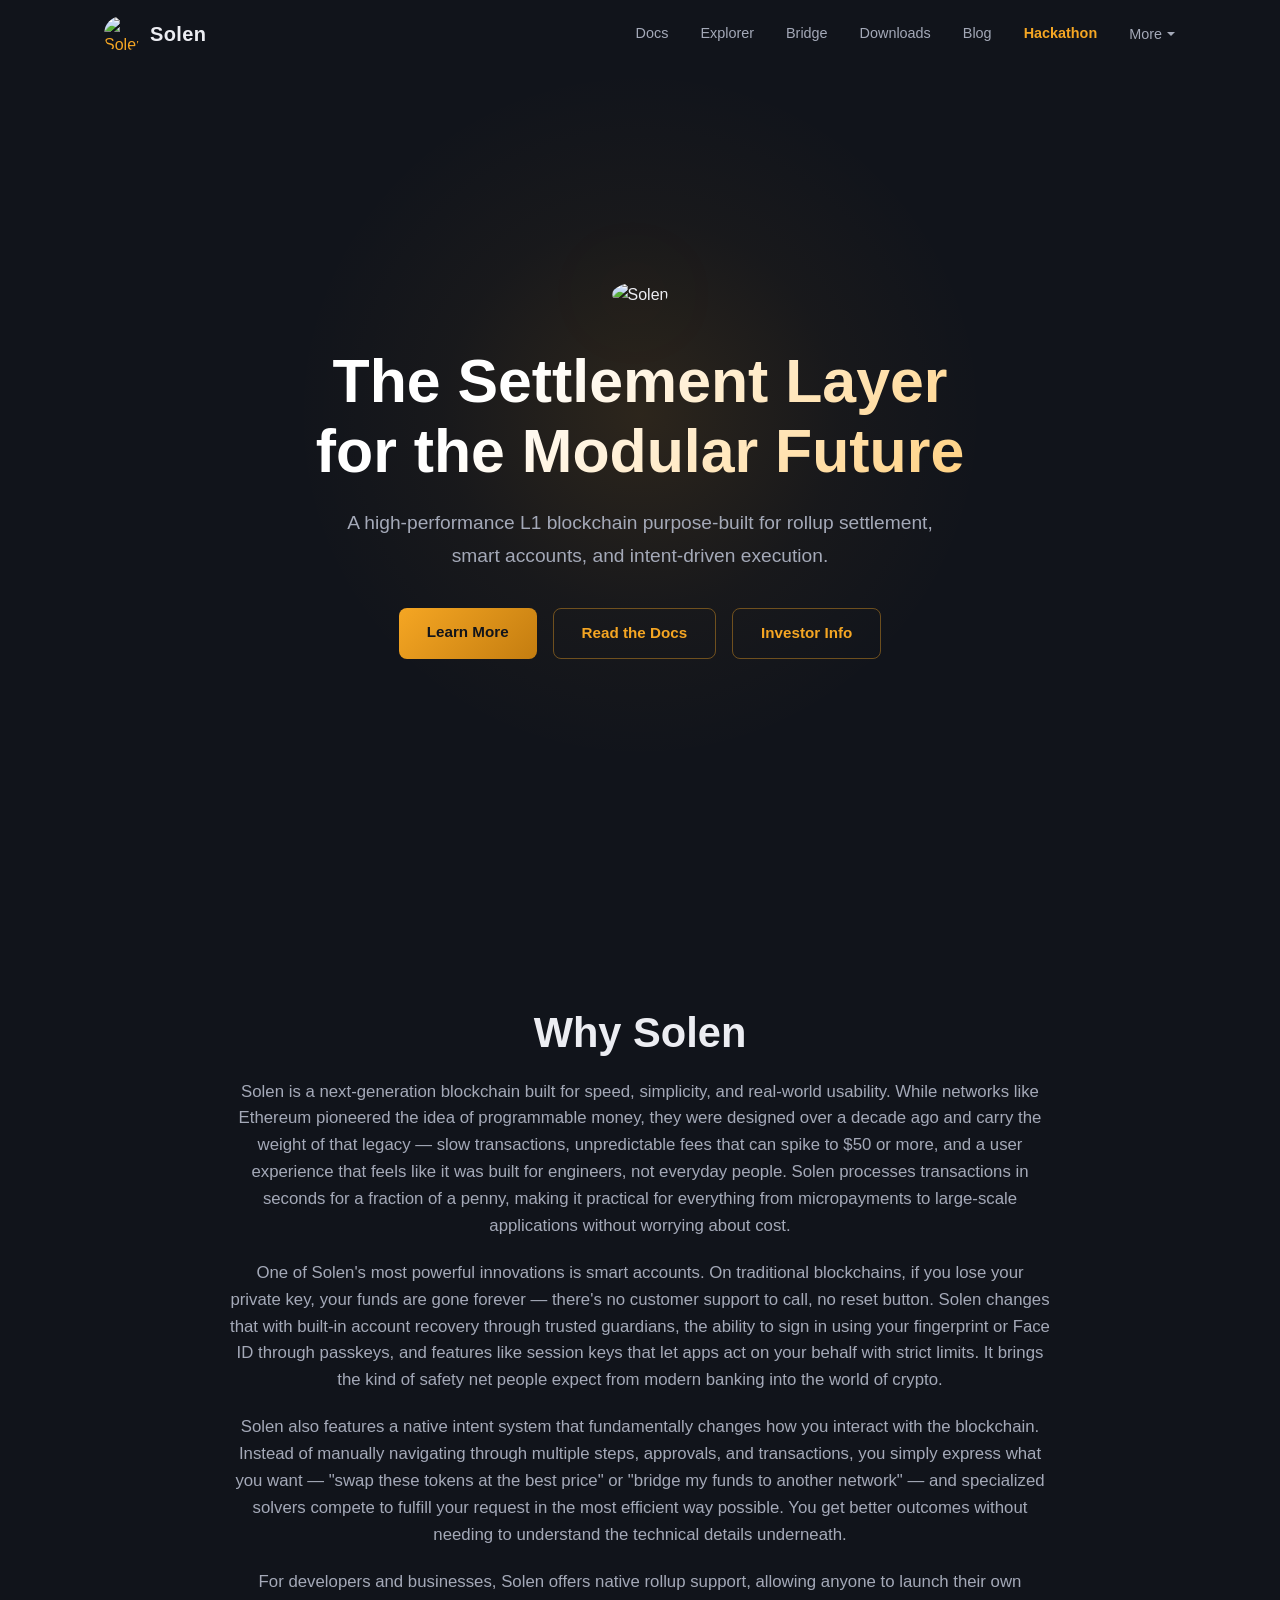
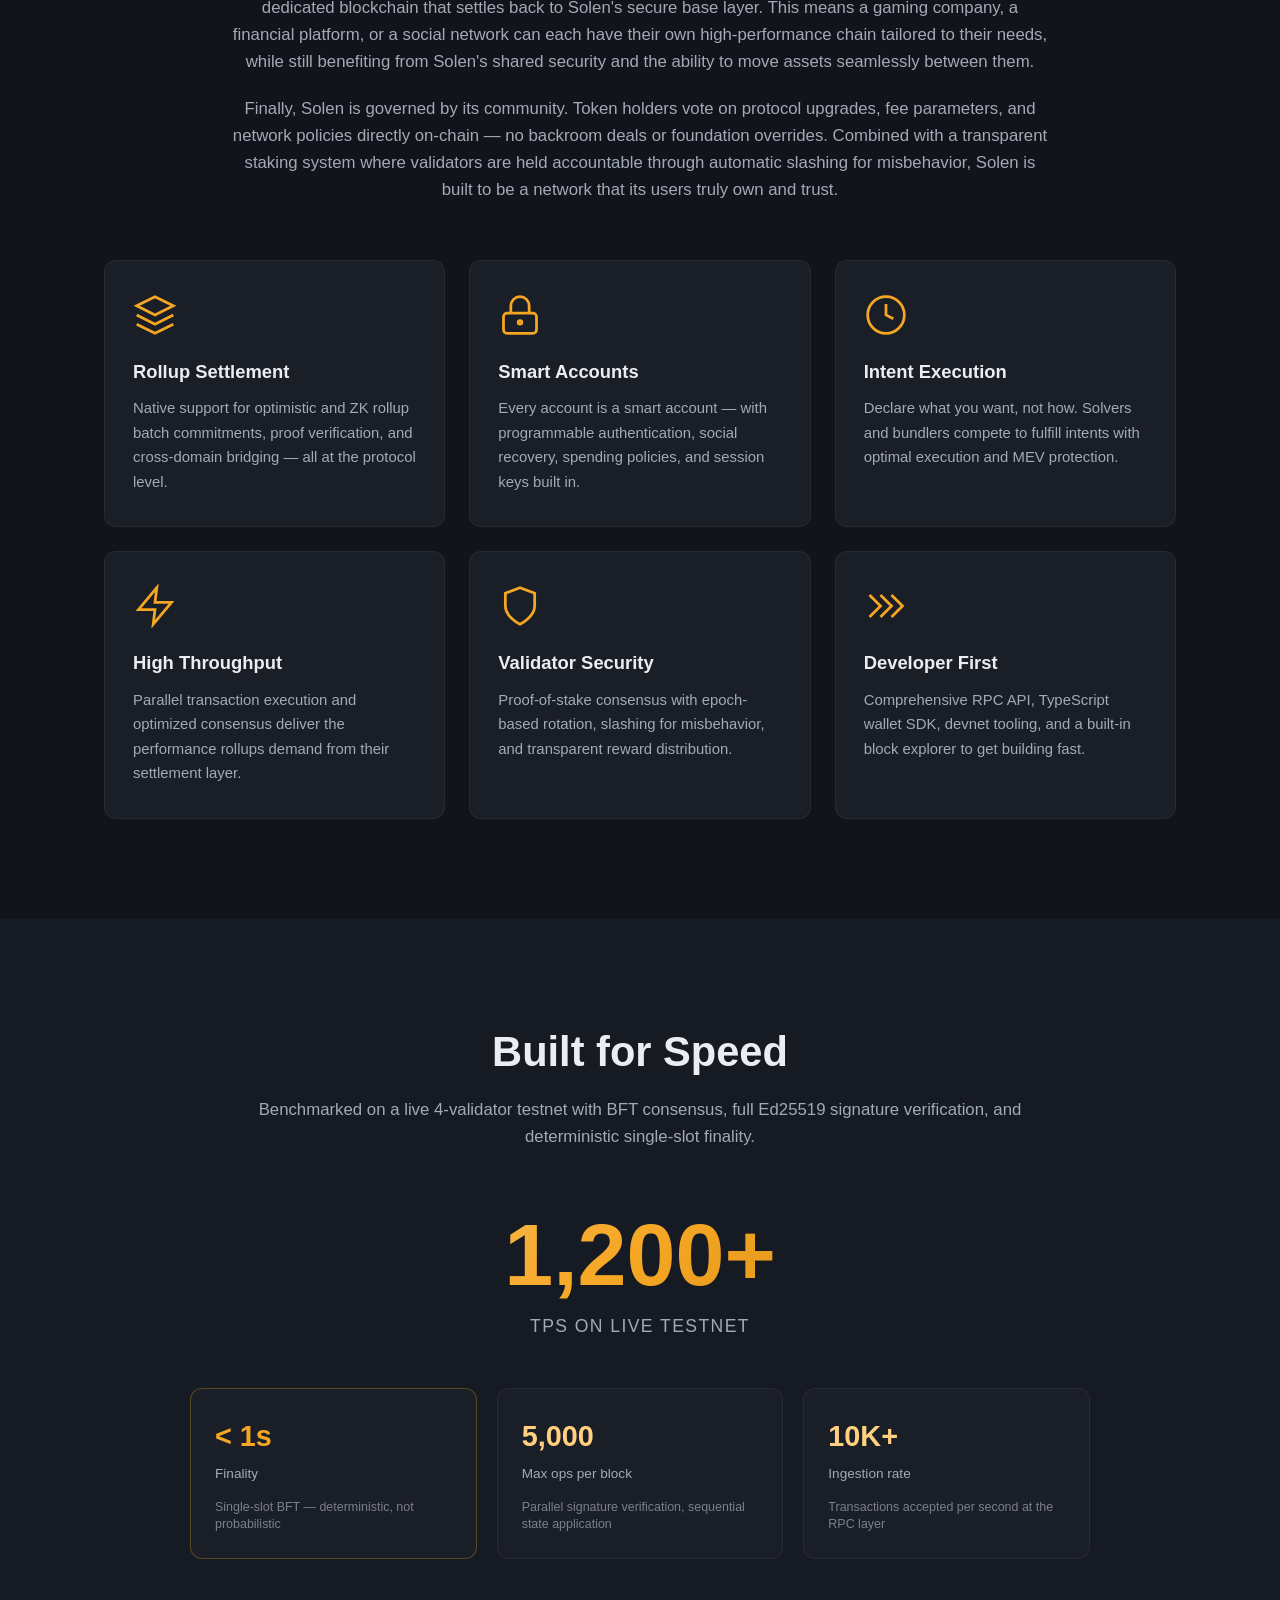
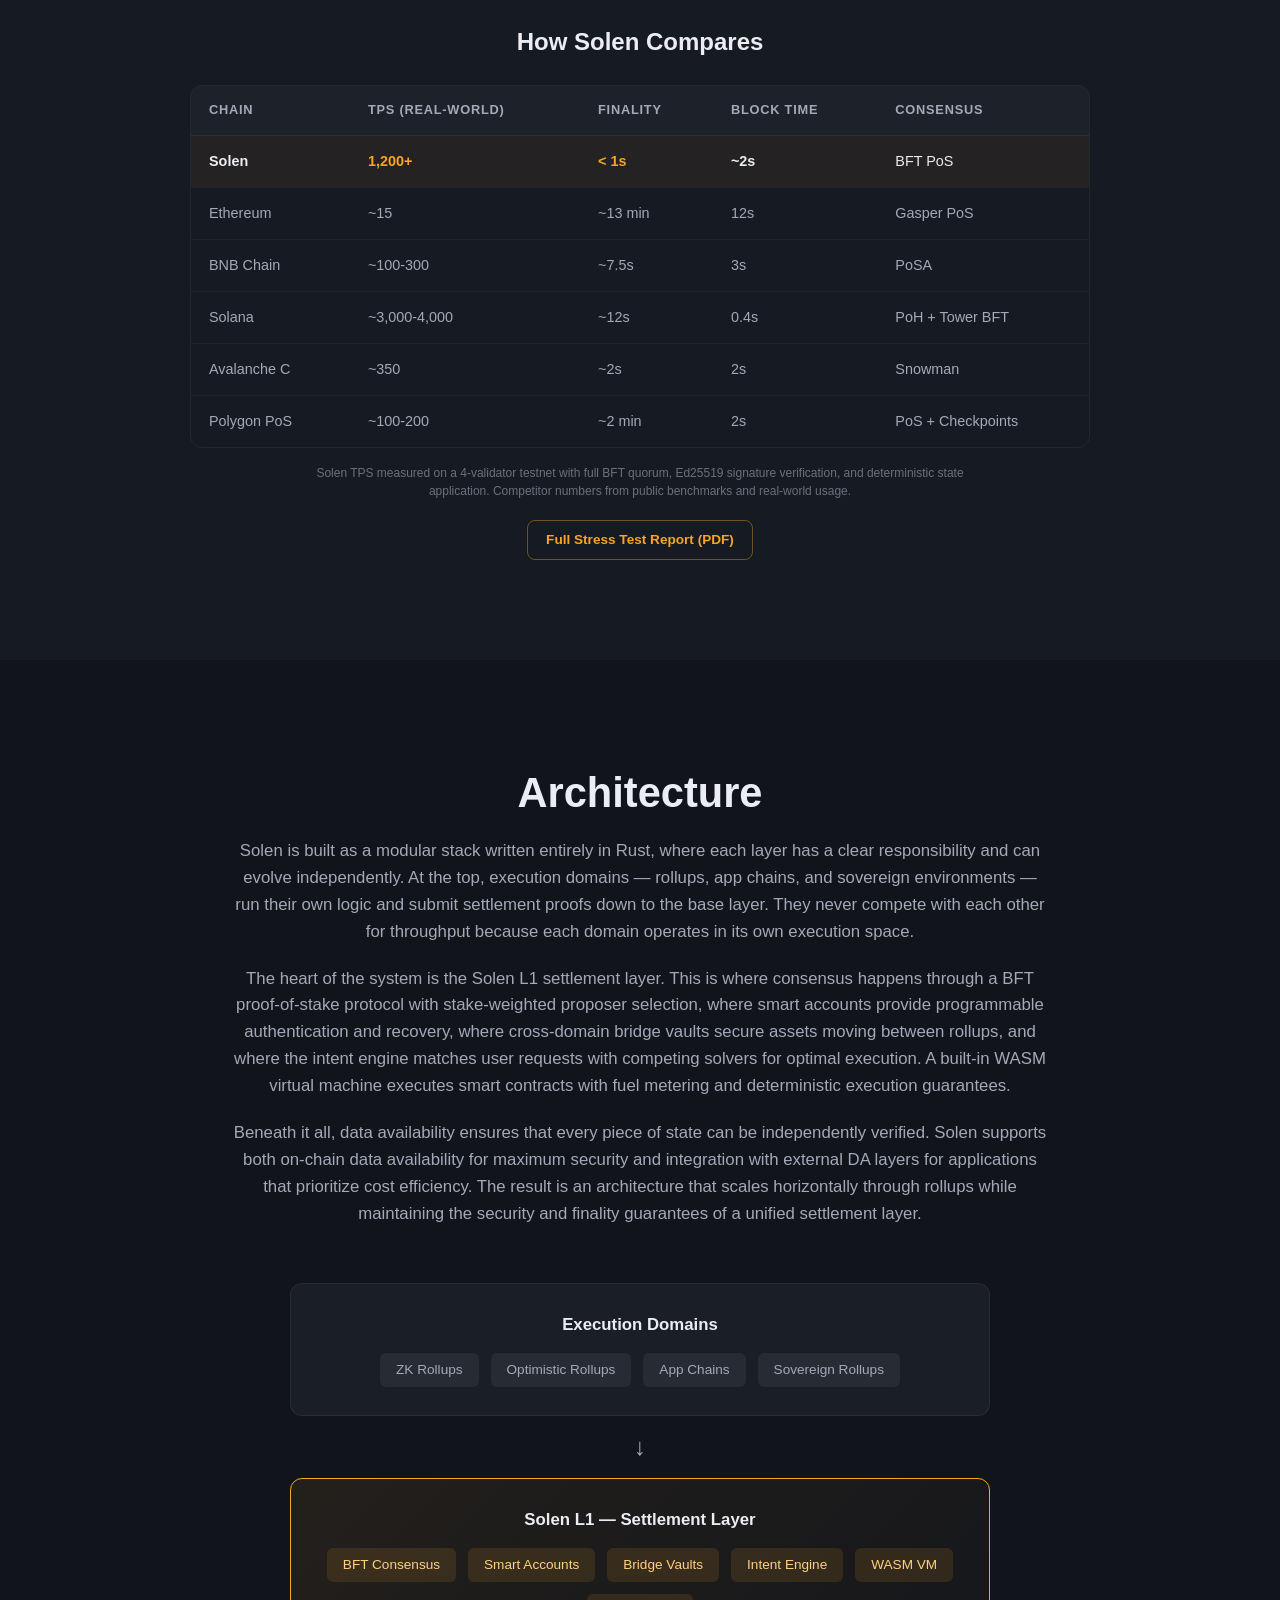
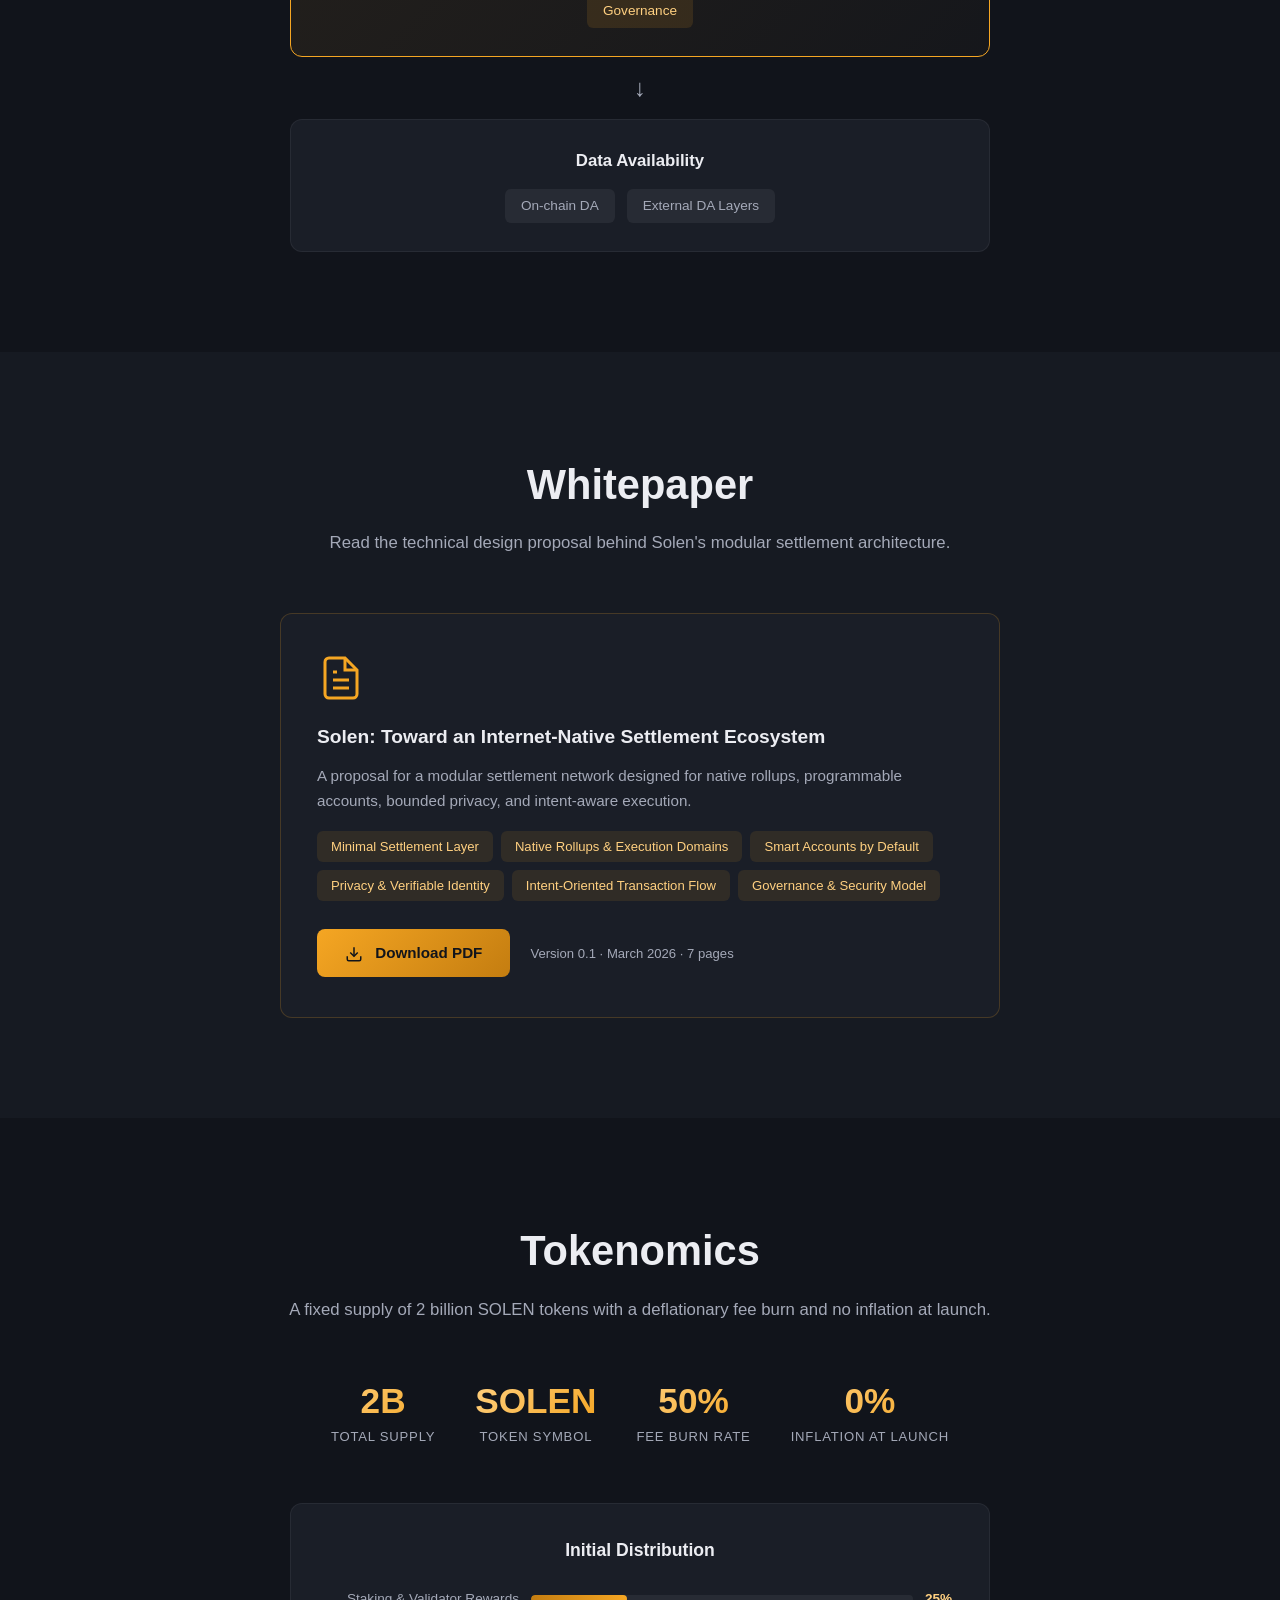
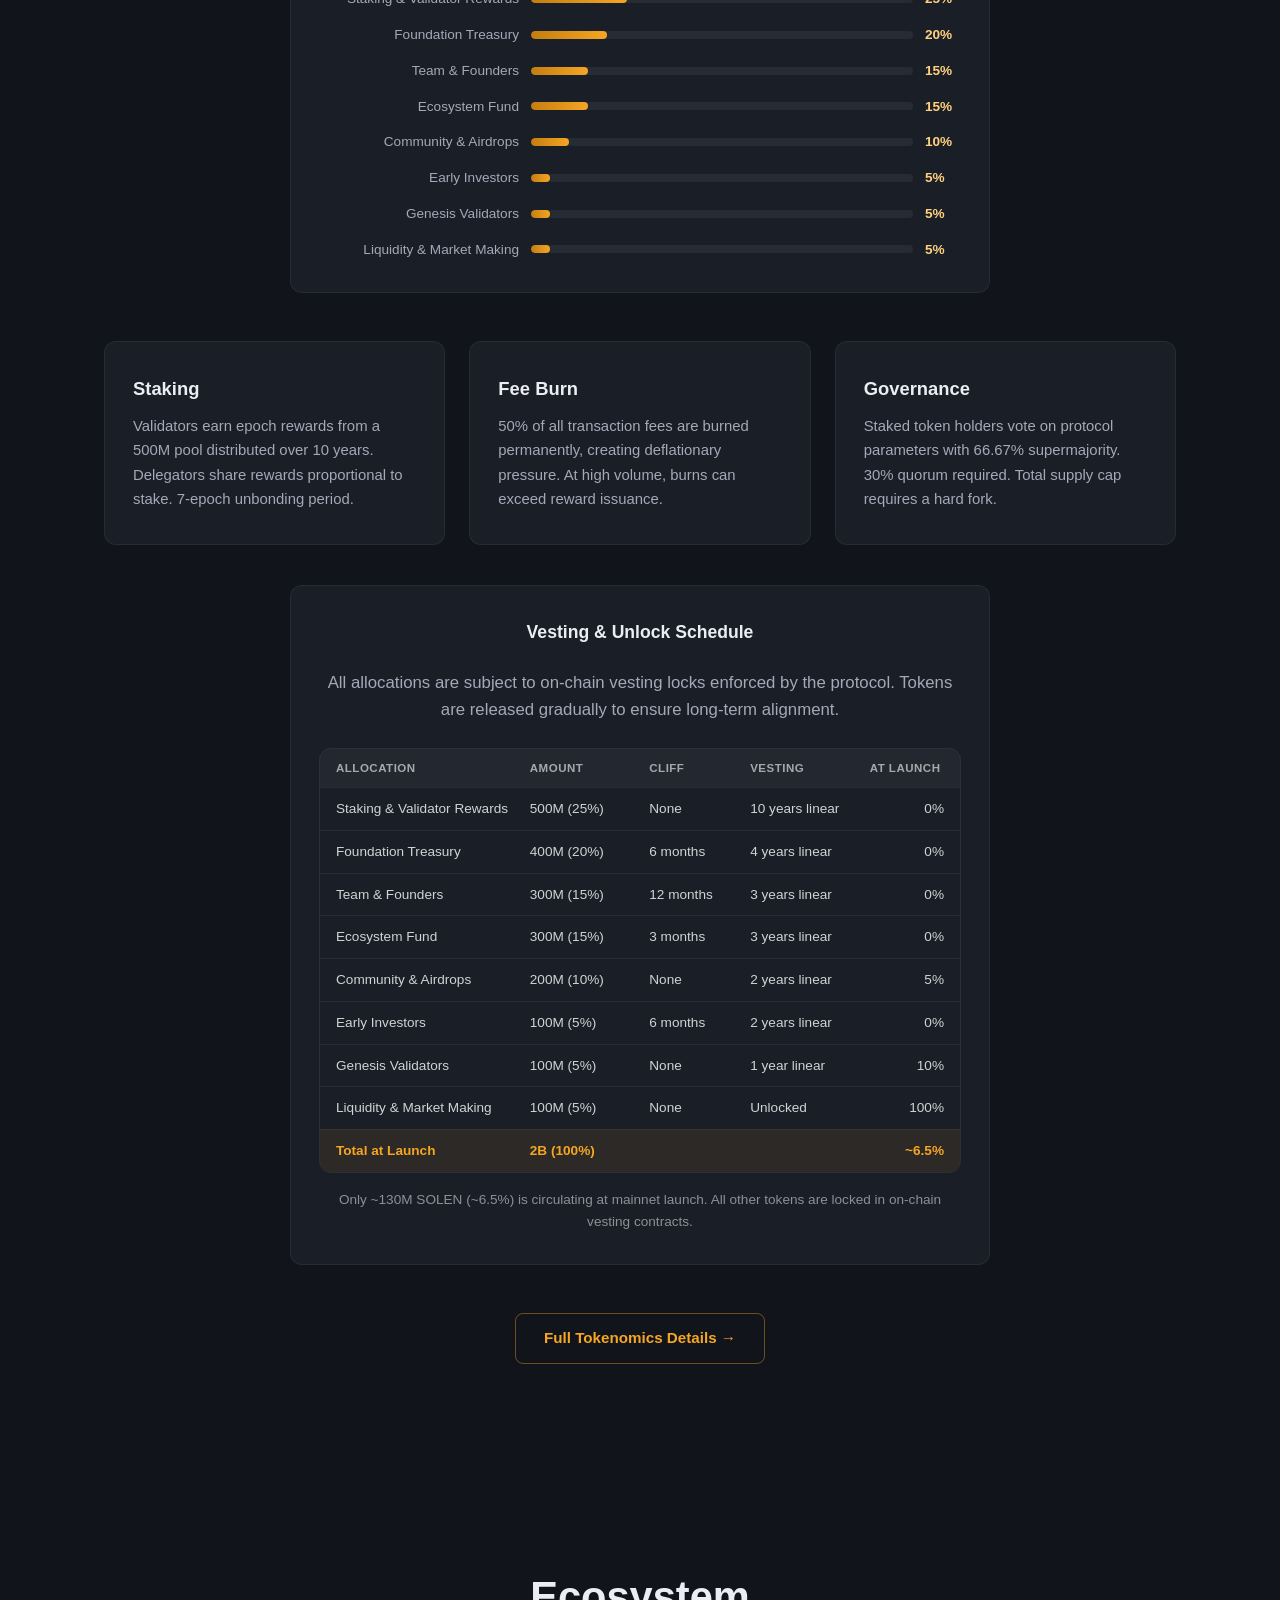
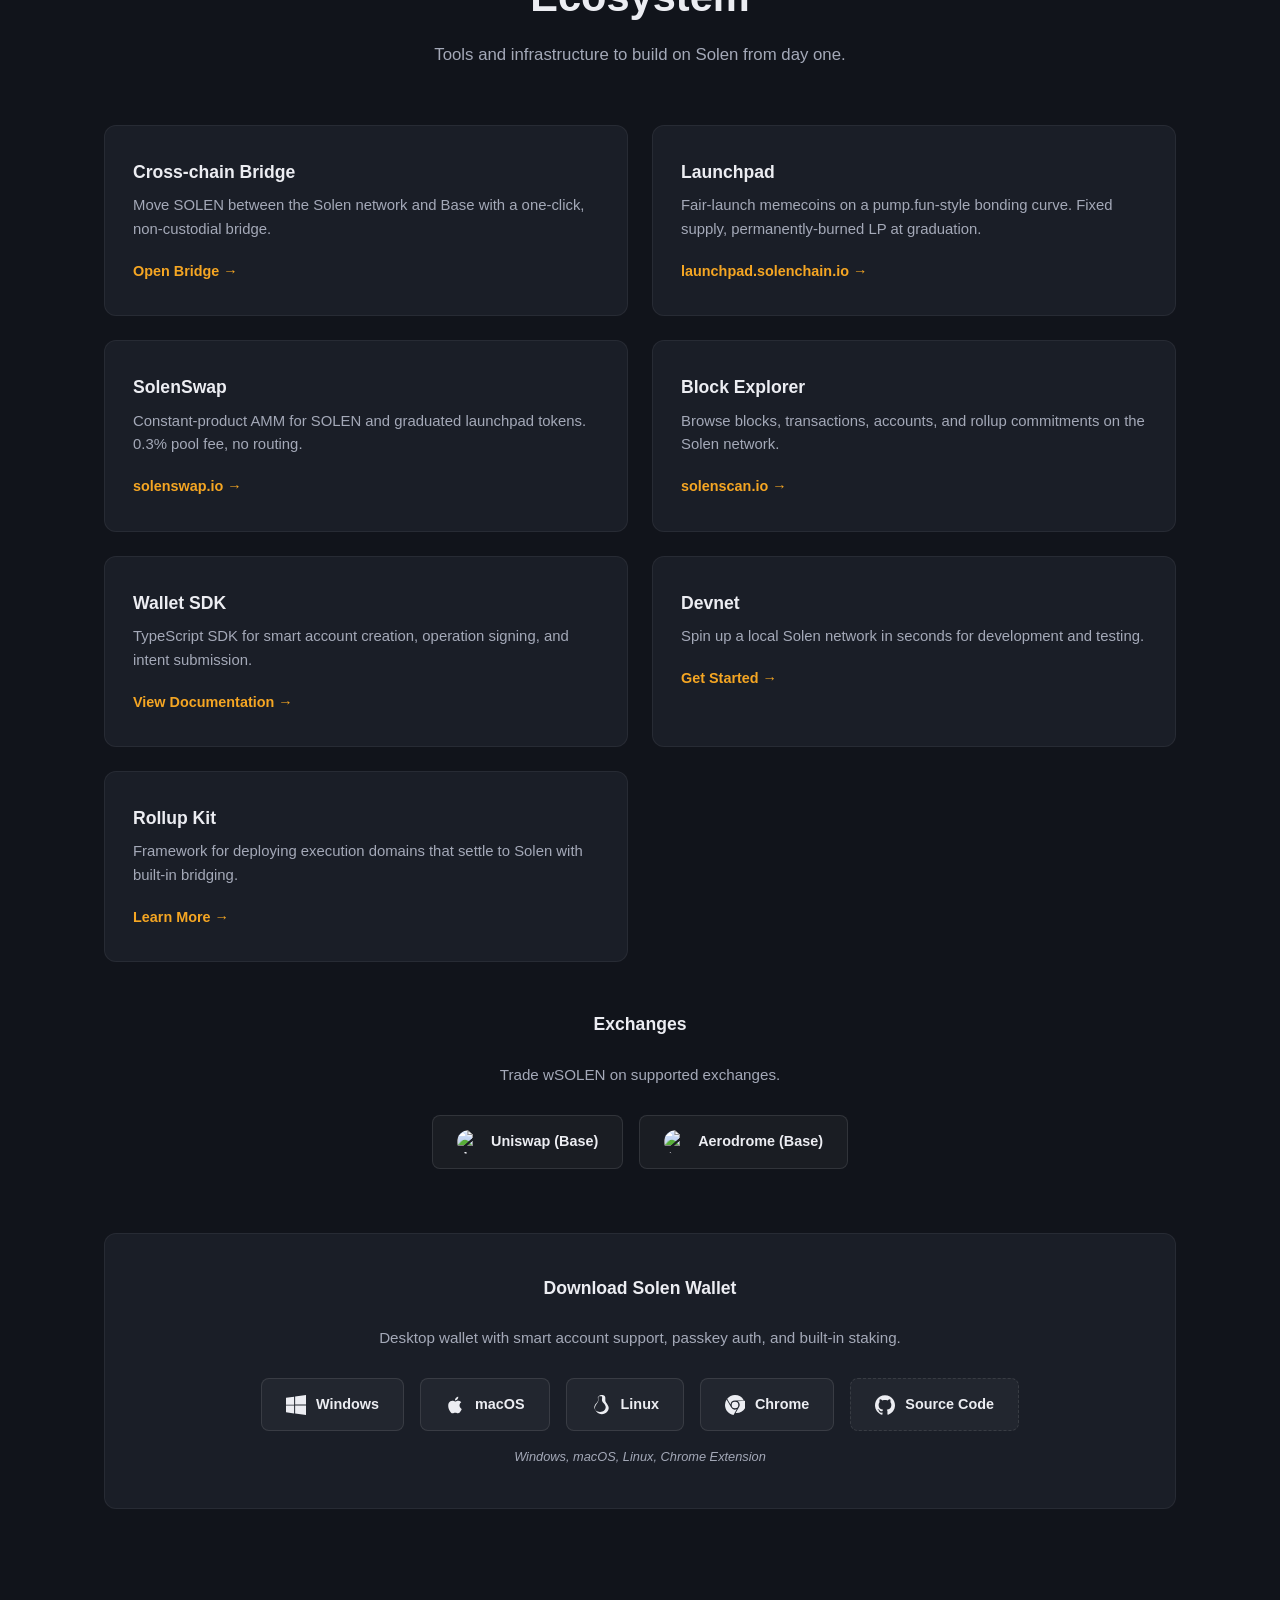
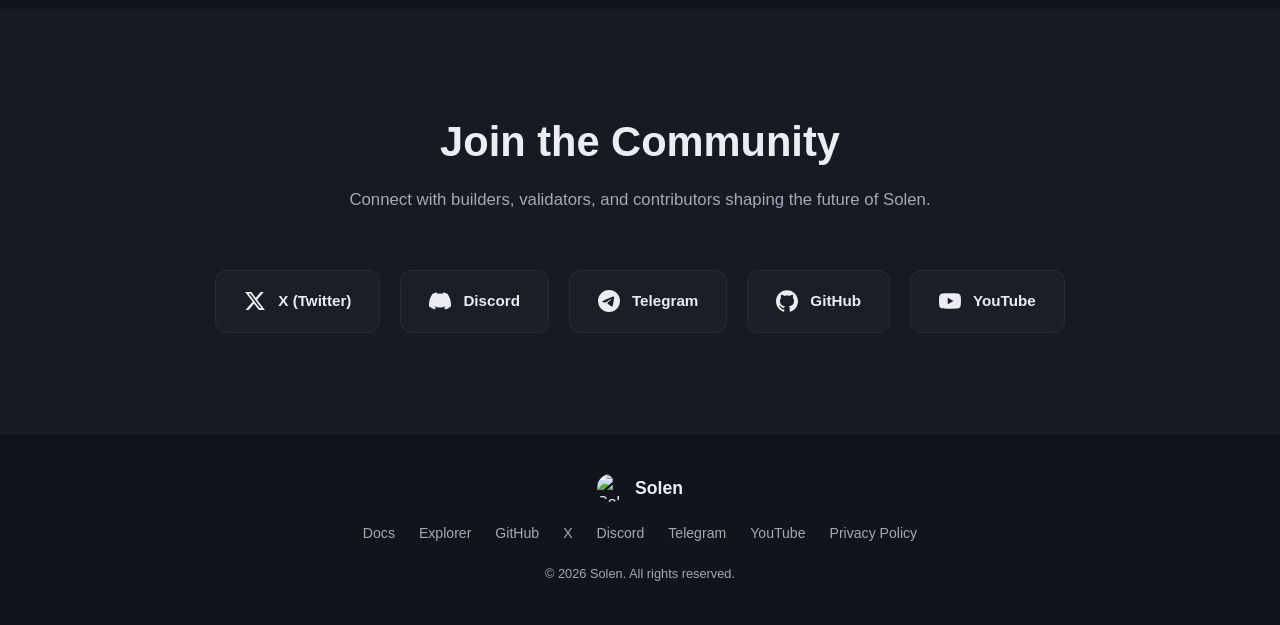
==== commit 899ade24: "website updates" ====
--- a/index.html
+++ b/index.html
@@ -46,10 +46,12 @@
         <a href="https://solenscan.io" target="_blank" rel="noopener">Explorer</a>
         <a href="bridge.html">Bridge</a>
         <a href="#downloads">Downloads</a>
+        <a href="https://blog.solenchain.io" target="_blank" rel="noopener">Blog</a>
         <a href="hackathon.html" style="color: var(--gold); font-weight: 700;">Hackathon</a>
         <div class="nav-dropdown">
           <button class="nav-dropdown-btn">More <svg width="10" height="6" viewBox="0 0 10 6" fill="currentColor"><path d="M1 1l4 4 4-4"/></svg></button>
           <div class="nav-dropdown-menu">
+            <a href="presale-swap.html">BSC Presale Swap</a>
             <a href="#features">Features</a>
             <a href="#performance">Performance</a>
             <a href="#technology">Technology</a>
@@ -66,13 +68,6 @@
       </button>
     </div>
   </nav>
-
-  <!-- HACKATHON BANNER -->
-  <a href="hackathon.html" class="hack-banner">
-    <span class="hack-banner-pulse"></span>
-    <span class="hack-banner-text">Solen Hackathon — 1,000,000 SOLEN in prizes. Starts May 1.</span>
-    <span class="hack-banner-cta">Learn More &rarr;</span>
-  </a>
 
   <!-- HERO -->
   <section class="hero">
@@ -491,6 +486,21 @@
       <p class="section-sub">Tools and infrastructure to build on Solen from day one.</p>
       <div class="grid grid-2">
         <div class="eco-card">
+          <h3>Cross-chain Bridge</h3>
+          <p>Move SOLEN between the Solen network and Base with a one-click, non-custodial bridge.</p>
+          <a href="bridge.html" class="link">Open Bridge &rarr;</a>
+        </div>
+        <div class="eco-card">
+          <h3>Launchpad</h3>
+          <p>Fair-launch memecoins on a pump.fun-style bonding curve. Fixed supply, permanently-burned LP at graduation.</p>
+          <a href="https://launchpad.solenchain.io" class="link" target="_blank" rel="noopener">launchpad.solenchain.io &rarr;</a>
+        </div>
+        <div class="eco-card">
+          <h3>SolenSwap</h3>
+          <p>Constant-product AMM for SOLEN and graduated launchpad tokens. 0.3% pool fee, no routing.</p>
+          <a href="https://solenswap.io" class="link" target="_blank" rel="noopener">solenswap.io &rarr;</a>
+        </div>
+        <div class="eco-card">
           <h3>Block Explorer</h3>
           <p>Browse blocks, transactions, accounts, and rollup commitments on the Solen network.</p>
           <a href="https://solenscan.io" class="link" target="_blank" rel="noopener">solenscan.io &rarr;</a>
@@ -519,6 +529,10 @@
           <a href="https://app.uniswap.org/explore/tokens/base/0x14c84e576eddb3e24b3da3659843b585285f9fd9?inputCurrency=0x833589fcd6edb6e08f4c7c32d4f71b54bda02913" class="wallet-btn" target="_blank" rel="noopener" style="min-width:180px;">
             <img src="uniswap-logo.png" alt="Uniswap" style="width:24px;height:24px;border-radius:50%;">
             <span>Uniswap (Base)</span>
+          </a>
+          <a href="https://aerodrome.finance/swap?from=0x833589fcd6edb6e08f4c7c32d4f71b54bda02913&to=0x14c84e576eddb3e24b3da3659843b585285f9fd9&chain0=8453&chain1=8453" class="wallet-btn" target="_blank" rel="noopener" style="min-width:180px;">
+            <img src="aerodrome-logo.png" alt="Aerodrome" style="width:24px;height:24px;border-radius:50%;">
+            <span>Aerodrome (Base)</span>
           </a>
         </div>
       </div>
@@ -612,10 +626,6 @@
           <svg viewBox="0 0 24 24" fill="currentColor"><path d="M12 .297c-6.63 0-12 5.373-12 12 0 5.303 3.438 9.8 8.205 11.385.6.113.82-.258.82-.577 0-.285-.01-1.04-.015-2.04-3.338.724-4.042-1.61-4.042-1.61C4.422 18.07 3.633 17.7 3.633 17.7c-1.087-.744.084-.729.084-.729 1.205.084 1.838 1.236 1.838 1.236 1.07 1.835 2.809 1.305 3.495.998.108-.776.417-1.305.76-1.605-2.665-.3-5.466-1.332-5.466-5.93 0-1.31.465-2.38 1.235-3.22-.135-.303-.54-1.523.105-3.176 0 0 1.005-.322 3.3 1.23.96-.267 1.98-.399 3-.405 1.02.006 2.04.138 3 .405 2.28-1.552 3.285-1.23 3.285-1.23.645 1.653.24 2.873.12 3.176.765.84 1.23 1.91 1.23 3.22 0 4.61-2.805 5.625-5.475 5.92.42.36.81 1.096.81 2.22 0 1.606-.015 2.896-.015 3.286 0 .315.21.69.825.57C20.565 22.092 24 17.592 24 12.297c0-6.627-5.373-12-12-12"/></svg>
           <span>GitHub</span>
         </a>
-        <a href="https://www.reddit.com/r/solenchain/" class="social-card" target="_blank" rel="noopener">
-          <svg viewBox="0 0 24 24" fill="currentColor"><circle cx="9.67" cy="13" r="1.001"/><path d="M14.09 15.391A3.28 3.28 0 0 1 12 16.09a3.28 3.28 0 0 1-2.09-.699.326.326 0 0 0-.42.499c.63.53 1.5.834 2.51.834s1.88-.305 2.51-.834a.326.326 0 0 0-.42-.499z"/><circle cx="14.33" cy="13" r="1.001"/><path d="M22 12c0 5.523-4.477 10-10 10S2 17.523 2 12 6.477 2 12 2s10 4.477 10 10zm-4.97-2.28c-.73 0-1.356.394-1.697.979a7.737 7.737 0 0 0-3.333-.77l.67-3.205 2.24.467a1.06 1.06 0 1 0 .108-.516l-2.47-.516a.28.28 0 0 0-.33.198l-.747 3.572a7.737 7.737 0 0 0-3.393.77 1.97 1.97 0 0 0-1.697-.98A1.97 1.97 0 0 0 4.42 11.66c0 .748.42 1.394 1.035 1.728a3.66 3.66 0 0 0-.058.654c0 2.552 2.97 4.628 6.603 4.628 3.633 0 6.603-2.076 6.603-4.628 0-.218-.02-.432-.058-.654A1.965 1.965 0 0 0 19.58 11.66 1.97 1.97 0 0 0 17.03 9.72z"/></svg>
-          <span>Reddit</span>
-        </a>
         <a href="https://www.youtube.com/@solenchain" class="social-card" target="_blank" rel="noopener">
           <svg viewBox="0 0 24 24" fill="currentColor"><path d="M23.498 6.186a3.016 3.016 0 0 0-2.122-2.136C19.505 3.545 12 3.545 12 3.545s-7.505 0-9.377.505A3.017 3.017 0 0 0 .502 6.186C0 8.07 0 12 0 12s0 3.93.502 5.814a3.016 3.016 0 0 0 2.122 2.136c1.871.505 9.376.505 9.376.505s7.505 0 9.377-.505a3.015 3.015 0 0 0 2.122-2.136C24 15.93 24 12 24 12s0-3.93-.502-5.814zM9.545 15.568V8.432L15.818 12l-6.273 3.568z"/></svg>
           <span>YouTube</span>
@@ -638,7 +648,6 @@
         <a href="https://x.com/solenchain" target="_blank" rel="noopener">X</a>
         <a href="https://discord.com/invite/QGxv8bebJc" target="_blank" rel="noopener">Discord</a>
         <a href="https://t.me/solenblockchain" target="_blank" rel="noopener">Telegram</a>
-        <a href="https://www.reddit.com/r/solenchain/" target="_blank" rel="noopener">Reddit</a>
         <a href="https://www.youtube.com/@solenchain" target="_blank" rel="noopener">YouTube</a>
         <a href="privacy.html">Privacy Policy</a>
       </div>
--- a/style.css
+++ b/style.css
@@ -5,11 +5,11 @@
   --gold: #f5a623;
   --gold-light: #ffd080;
   --gold-dark: #c47d10;
-  --bg: #0a0a0f;
-  --bg-card: #12121a;
-  --bg-section: #0e0e16;
-  --text: #e8e8ed;
-  --text-dim: #9a9ab0;
+  --bg: #11141b;
+  --bg-card: #1a1e27;
+  --bg-section: #161a22;
+  --text: #ecedf2;
+  --text-dim: #a4a9b8;
   --radius: 12px;
   --max-w: 1120px;
 }
@@ -36,7 +36,7 @@
   transition: background .3s, backdrop-filter .3s;
 }
 .nav.scrolled {
-  background: rgba(10, 10, 15, .85);
+  background: rgba(17, 20, 27, .85);
   backdrop-filter: blur(16px);
   border-bottom: 1px solid rgba(245, 166, 35, .1);
 }
@@ -53,6 +53,36 @@
 .nav-links { display: flex; align-items: center; gap: 32px; }
 .nav-links a { color: var(--text-dim); font-size: .9rem; font-weight: 500; transition: color .2s; }
 .nav-links a:hover { color: var(--text); }
+.nav-dropdown { position: relative; }
+.nav-dropdown-btn {
+  display: flex; align-items: center; gap: 4px;
+  background: none; border: none; color: var(--text-dim);
+  font-size: .9rem; font-weight: 500; cursor: pointer; padding: 0;
+  transition: color .2s;
+}
+.nav-dropdown-btn:hover { color: var(--text); }
+.nav-dropdown-btn svg { transition: transform .2s; }
+.nav-dropdown:hover .nav-dropdown-btn svg { transform: rotate(180deg); }
+.nav-dropdown-menu {
+  display: none; position: absolute; top: 100%; right: 0;
+  padding-top: 10px; min-width: 200px; z-index: 200;
+}
+.nav-dropdown:hover .nav-dropdown-menu { display: block; }
+.nav-dropdown-menu a {
+  display: block; padding: 8px 18px; color: var(--text-dim);
+  font-size: .85rem; font-weight: 500; transition: background .2s, color .2s;
+  background: rgba(18, 18, 26, .98); border-left: 1px solid rgba(255,255,255,.1);
+  border-right: 1px solid rgba(255,255,255,.1);
+}
+.nav-dropdown-menu a:first-child {
+  border-top: 1px solid rgba(255,255,255,.1);
+  border-radius: 10px 10px 0 0; padding-top: 12px;
+}
+.nav-dropdown-menu a:last-child {
+  border-bottom: 1px solid rgba(255,255,255,.1);
+  border-radius: 0 0 10px 10px; padding-bottom: 12px;
+}
+.nav-dropdown-menu a:hover { background: rgba(245,166,35,.08); color: var(--text); }
 .nav-toggle { display: none; background: none; border: none; cursor: pointer; padding: 4px; }
 .nav-toggle span {
   display: block; width: 24px; height: 2px; background: var(--text);
@@ -71,9 +101,9 @@
 .btn-sm { padding: 8px 20px; font-size: .85rem; }
 .btn-primary {
   background: linear-gradient(135deg, var(--gold), var(--gold-dark));
-  color: #0a0a0f;
-}
-.btn-primary:hover { color: #0a0a0f; transform: translateY(-1px); box-shadow: 0 8px 30px rgba(245, 166, 35, .3); }
+  color: #11141b;
+}
+.btn-primary:hover { color: #11141b; transform: translateY(-1px); box-shadow: 0 8px 30px rgba(245, 166, 35, .3); }
 .btn-outline {
   background: transparent; border: 1.5px solid rgba(245, 166, 35, .4);
   color: var(--gold);
@@ -218,7 +248,6 @@
   justify-content: center;
   gap: 12px;
   padding: 12px 20px;
-  padding-top: 80px; /* clear the fixed nav */
   background: linear-gradient(135deg, rgba(245,166,35,0.12) 0%, rgba(245,166,35,0.04) 100%);
   border-bottom: 1px solid rgba(245,166,35,0.2);
   text-decoration: none;
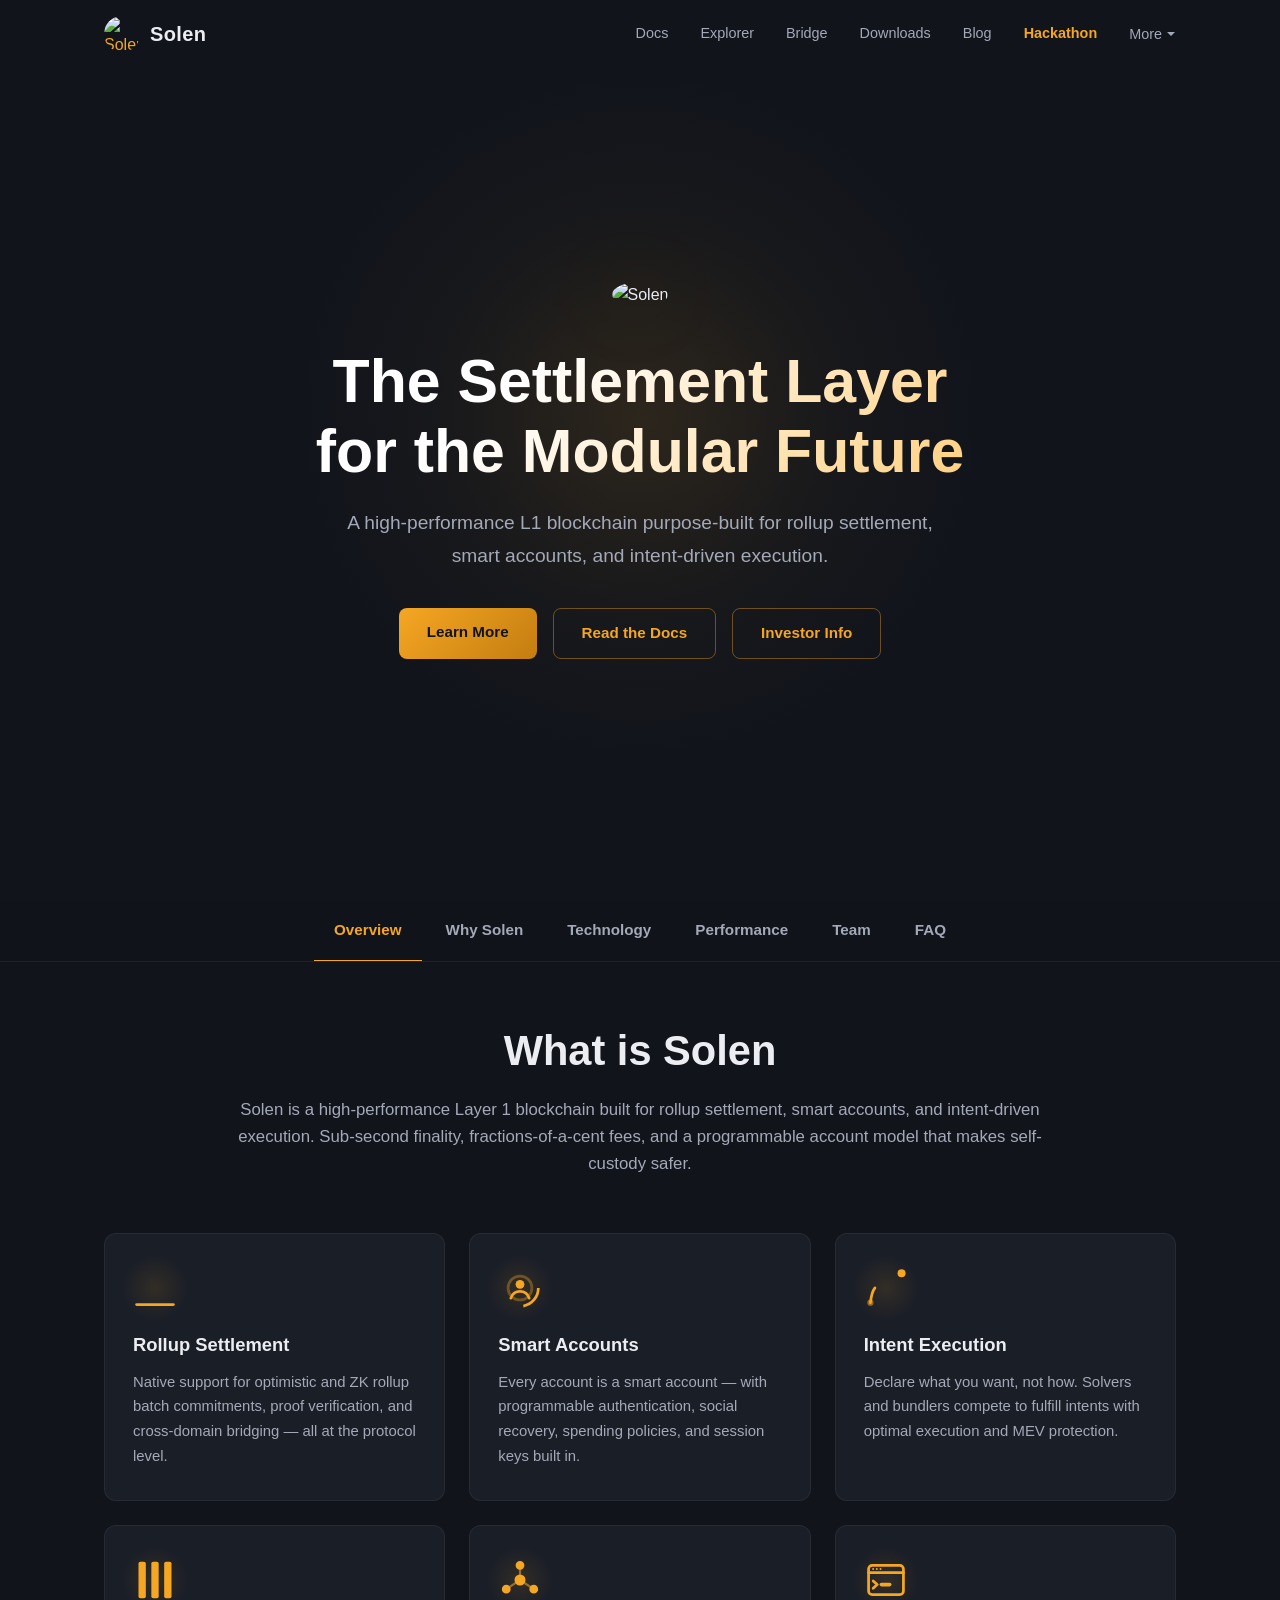
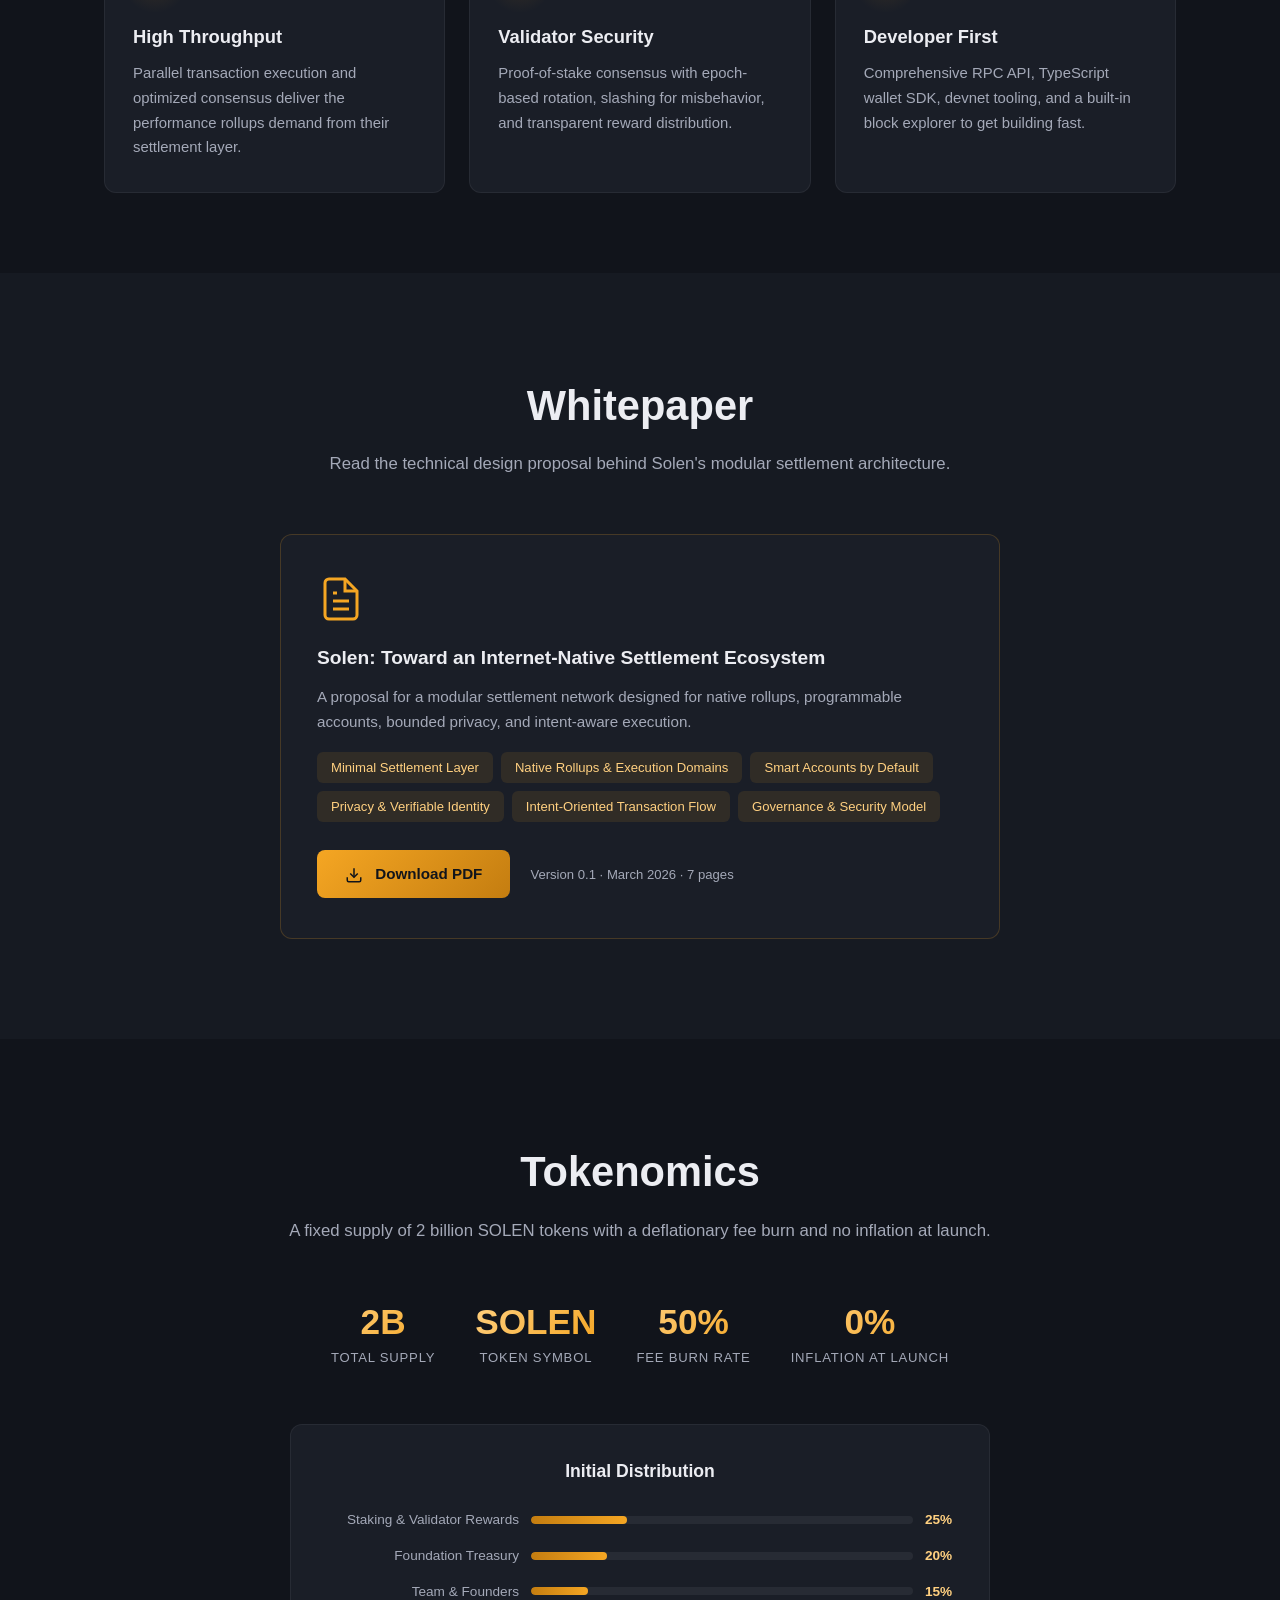
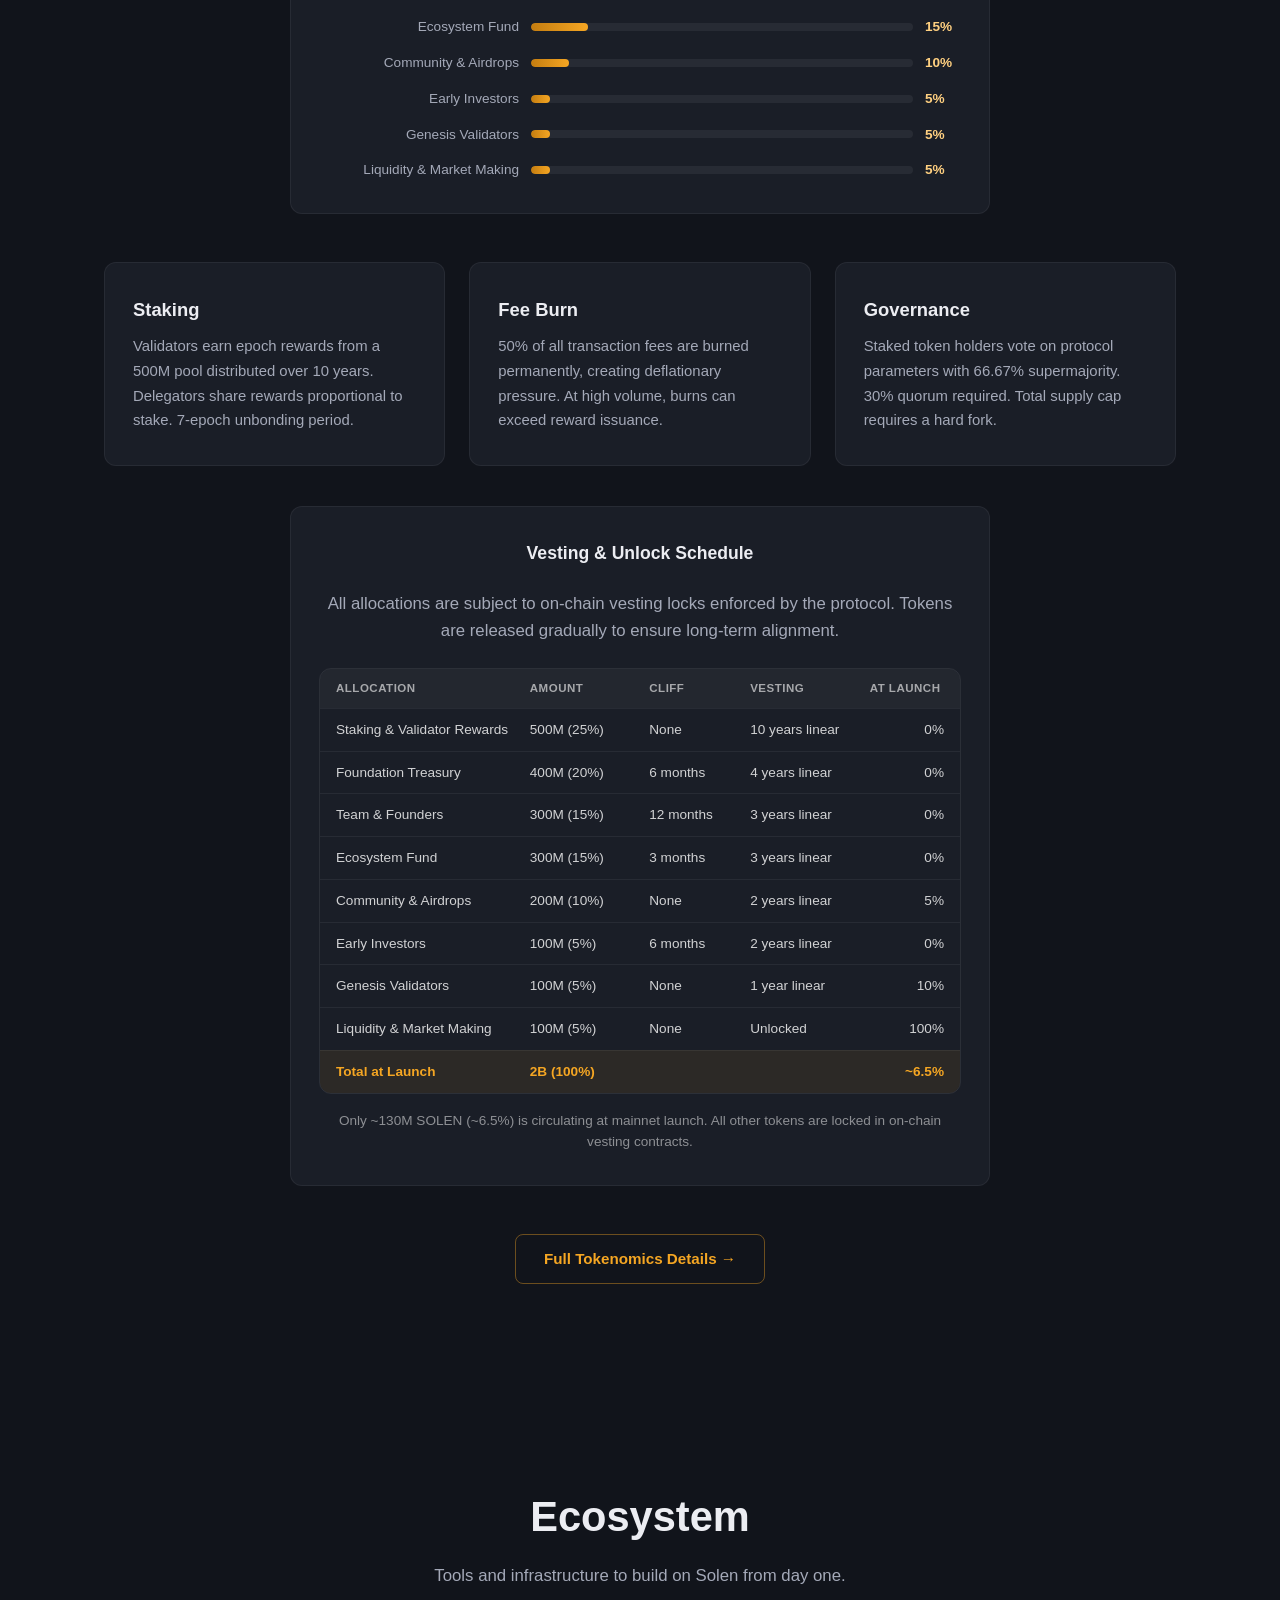
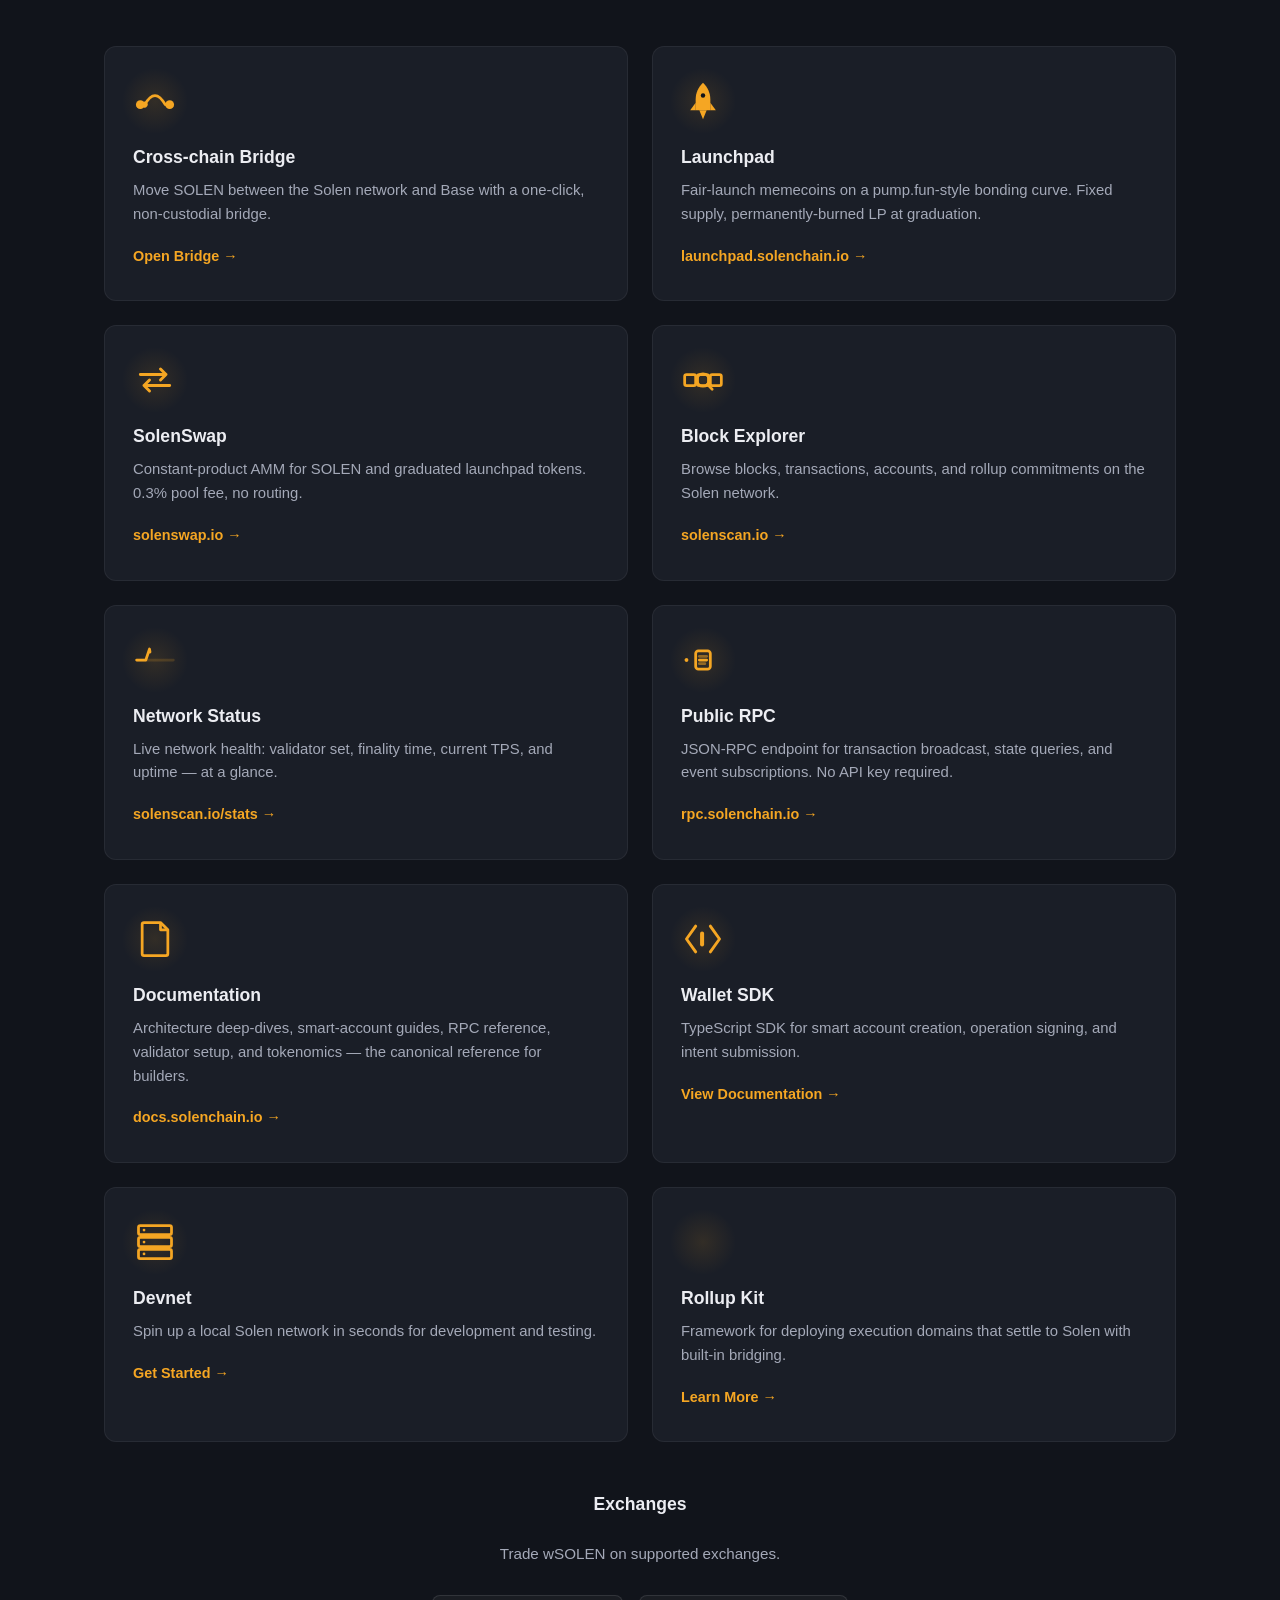
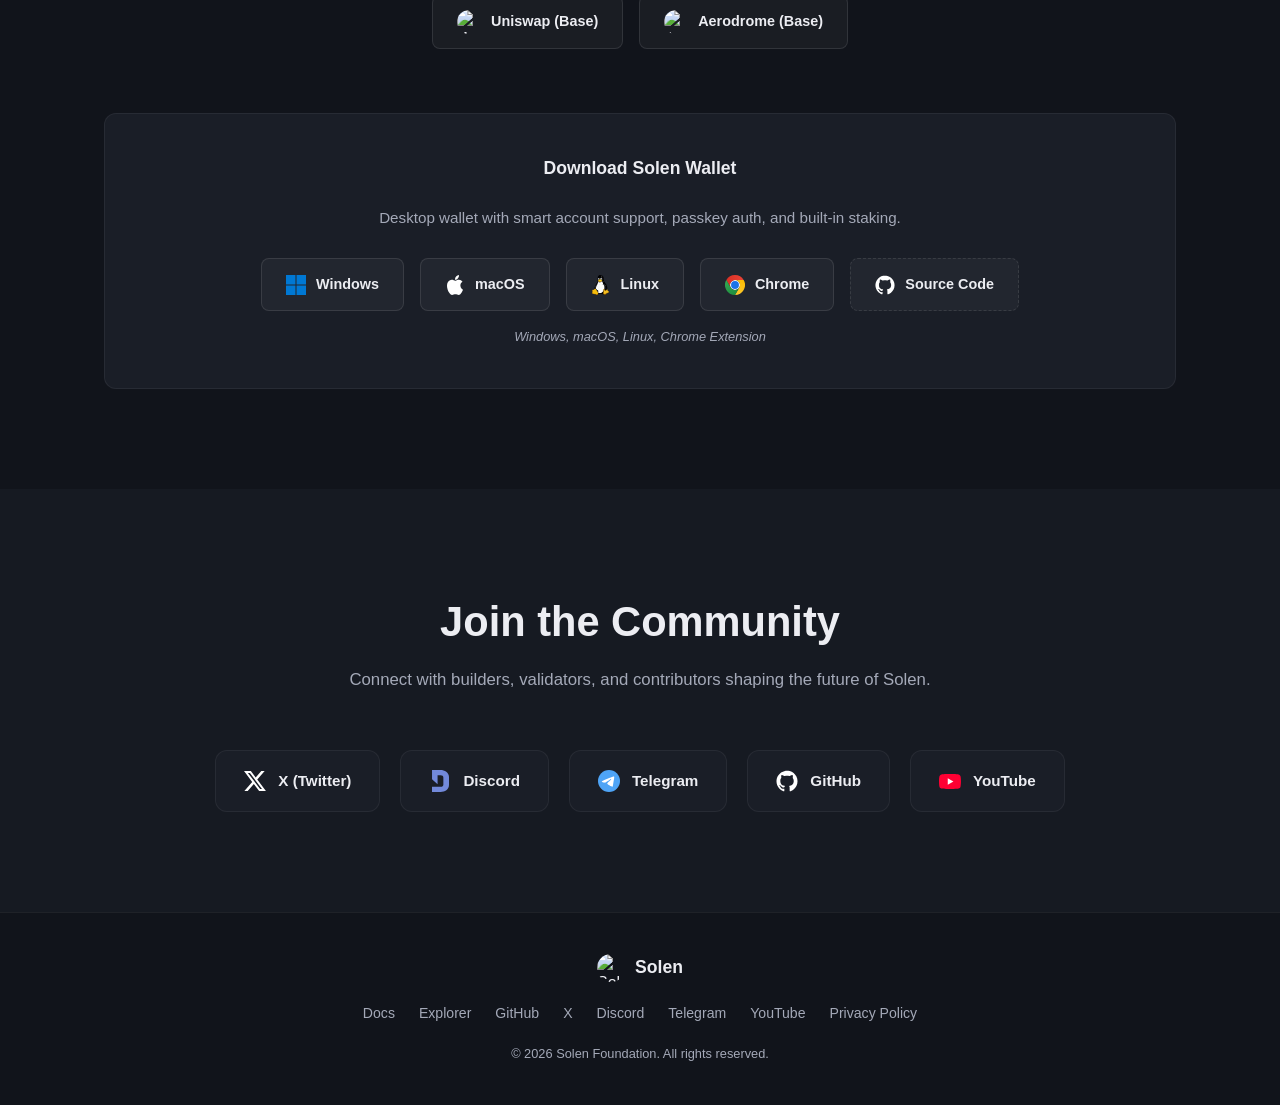
==== commit 36dc1dcd: "website updates and declutter" ====
--- a/index.html
+++ b/index.html
@@ -52,9 +52,12 @@
           <button class="nav-dropdown-btn">More <svg width="10" height="6" viewBox="0 0 10 6" fill="currentColor"><path d="M1 1l4 4 4-4"/></svg></button>
           <div class="nav-dropdown-menu">
             <a href="presale-swap.html">BSC Presale Swap</a>
-            <a href="#features">Features</a>
+            <a href="#overview">Overview</a>
+            <a href="#why">Why Solen</a>
+            <a href="#technology">Technology</a>
             <a href="#performance">Performance</a>
-            <a href="#technology">Technology</a>
+            <a href="#team">Team</a>
+            <a href="#faq">FAQ</a>
             <a href="#whitepaper">Whitepaper</a>
             <a href="#tokenomics">Tokenomics</a>
             <a href="#ecosystem">Ecosystem</a>
@@ -84,68 +87,194 @@
     </div>
   </section>
 
-  <!-- FEATURES -->
-  <section class="section" id="features">
-    <div class="container">
-      <h2 class="section-title">Why Solen</h2>
-      <p class="section-sub">Solen is a next-generation blockchain built for speed, simplicity, and real-world usability. While networks like Ethereum pioneered the idea of programmable money, they were designed over a decade ago and carry the weight of that legacy &mdash; slow transactions, unpredictable fees that can spike to $50 or more, and a user experience that feels like it was built for engineers, not everyday people. Solen processes transactions in seconds for a fraction of a penny, making it practical for everything from micropayments to large-scale applications without worrying about cost.</p>
-      <p class="section-sub">One of Solen's most powerful innovations is smart accounts. On traditional blockchains, if you lose your private key, your funds are gone forever &mdash; there's no customer support to call, no reset button. Solen changes that with built-in account recovery through trusted guardians, the ability to sign in using your fingerprint or Face ID through passkeys, and features like session keys that let apps act on your behalf with strict limits. It brings the kind of safety net people expect from modern banking into the world of crypto.</p>
-      <p class="section-sub">Solen also features a native intent system that fundamentally changes how you interact with the blockchain. Instead of manually navigating through multiple steps, approvals, and transactions, you simply express what you want &mdash; "swap these tokens at the best price" or "bridge my funds to another network" &mdash; and specialized solvers compete to fulfill your request in the most efficient way possible. You get better outcomes without needing to understand the technical details underneath.</p>
-      <p class="section-sub">For developers and businesses, Solen offers native rollup support, allowing anyone to launch their own dedicated blockchain that settles back to Solen's secure base layer. This means a gaming company, a financial platform, or a social network can each have their own high-performance chain tailored to their needs, while still benefiting from Solen's shared security and the ability to move assets seamlessly between them.</p>
-      <p class="section-sub">Finally, Solen is governed by its community. Token holders vote on protocol upgrades, fee parameters, and network policies directly on-chain &mdash; no backroom deals or foundation overrides. Combined with a transparent staking system where validators are held accountable through automatic slashing for misbehavior, Solen is built to be a network that its users truly own and trust.</p>
-      <div class="grid grid-3">
+  <!-- LEARN — TABBED SECTION -->
+  <section class="tabs-section" id="learn">
+    <div class="tab-bar-wrap">
+      <div class="container">
+        <div class="tab-bar" role="tablist">
+          <button class="tab-btn active" data-tab="overview" role="tab" aria-selected="true">Overview</button>
+          <button class="tab-btn" data-tab="why" role="tab" aria-selected="false">Why Solen</button>
+          <button class="tab-btn" data-tab="technology" role="tab" aria-selected="false">Technology</button>
+          <button class="tab-btn" data-tab="performance" role="tab" aria-selected="false">Performance</button>
+          <button class="tab-btn" data-tab="team" role="tab" aria-selected="false">Team</button>
+          <button class="tab-btn" data-tab="faq" role="tab" aria-selected="false">FAQ</button>
+        </div>
+      </div>
+    </div>
+
+    <div class="container tab-panels">
+
+      <!-- OVERVIEW -->
+      <div class="tab-panel active" id="tab-overview" role="tabpanel">
+        <h2 class="section-title">What is Solen</h2>
+        <p class="section-sub">Solen is a high-performance Layer 1 blockchain built for rollup settlement, smart accounts, and intent-driven execution. Sub-second finality, fractions-of-a-cent fees, and a programmable account model that makes self-custody safer.</p>
+        <div class="grid grid-3">
         <div class="card">
-          <div class="card-icon">
-            <svg viewBox="0 0 24 24" fill="none" stroke="currentColor" stroke-width="1.5"><path d="M12 2L2 7l10 5 10-5-10-5z"/><path d="M2 17l10 5 10-5"/><path d="M2 12l10 5 10-5"/></svg>
+          <div class="card-icon card-icon-batches">
+            <svg viewBox="0 0 24 24" fill="none" stroke="currentColor" stroke-width="1.5"><line x1="2" y1="21" x2="22" y2="21" stroke-linecap="round"/><rect class="batch batch-1" x="3"   y="3" width="5.5" height="3" rx=".8" fill="currentColor" stroke="none"/><rect class="batch batch-2" x="9.5" y="3" width="5.5" height="3" rx=".8" fill="currentColor" stroke="none"/><rect class="batch batch-3" x="16"  y="3" width="5.5" height="3" rx=".8" fill="currentColor" stroke="none"/></svg>
           </div>
           <h3>Rollup Settlement</h3>
           <p>Native support for optimistic and ZK rollup batch commitments, proof verification, and cross-domain bridging — all at the protocol level.</p>
         </div>
         <div class="card">
-          <div class="card-icon">
-            <svg viewBox="0 0 24 24" fill="none" stroke="currentColor" stroke-width="1.5"><rect x="3" y="11" width="18" height="11" rx="2"/><path d="M7 11V7a5 5 0 0110 0v4"/><circle cx="12" cy="16" r="1"/></svg>
+          <div class="card-icon card-icon-scan">
+            <svg viewBox="0 0 24 24" fill="none" stroke="currentColor" stroke-width="1.5"><circle class="scan-ring" cx="12" cy="12" r="10" pathLength="100" stroke-dasharray="22 78"/><circle class="scan-pulse" cx="12" cy="12" r="6.5" opacity=".35"/><circle cx="12" cy="10" r="2.4" fill="currentColor" stroke="none"/><path d="M7 17.5c.8-2.5 2.7-3.7 5-3.7s4.2 1.2 5 3.7" stroke-linecap="round" fill="none"/></svg>
           </div>
           <h3>Smart Accounts</h3>
           <p>Every account is a smart account — with programmable authentication, social recovery, spending policies, and session keys built in.</p>
         </div>
         <div class="card">
-          <div class="card-icon">
-            <svg viewBox="0 0 24 24" fill="none" stroke="currentColor" stroke-width="1.5"><circle cx="12" cy="12" r="10"/><path d="M12 6v6l4 2"/></svg>
+          <div class="card-icon card-icon-path">
+            <svg viewBox="0 0 24 24" fill="none" stroke="currentColor" stroke-width="1.5"><circle cx="3.5" cy="20" r="1.7" fill="currentColor" stroke="none" opacity=".55"/><path class="intent-path" d="M3.5 20 Q 5 7 12 12 T 20.5 4" pathLength="100" stroke-linecap="round" stroke-dasharray="28 72"/><circle class="intent-target" cx="20.5" cy="4" r="2.2" fill="currentColor" stroke="none"/></svg>
           </div>
           <h3>Intent Execution</h3>
           <p>Declare what you want, not how. Solvers and bundlers compete to fulfill intents with optimal execution and MEV protection.</p>
         </div>
         <div class="card">
-          <div class="card-icon">
-            <svg viewBox="0 0 24 24" fill="none" stroke="currentColor" stroke-width="1.5"><path d="M13 2L3 14h9l-1 8 10-12h-9l1-8z"/></svg>
+          <div class="card-icon card-icon-bars">
+            <svg viewBox="0 0 24 24" fill="currentColor" stroke="none"><rect class="bar bar-1" x="3"  y="2" width="4" height="20" rx="1"/><rect class="bar bar-2" x="10" y="2" width="4" height="20" rx="1"/><rect class="bar bar-3" x="17" y="2" width="4" height="20" rx="1"/></svg>
           </div>
           <h3>High Throughput</h3>
           <p>Parallel transaction execution and optimized consensus deliver the performance rollups demand from their settlement layer.</p>
         </div>
         <div class="card">
-          <div class="card-icon">
-            <svg viewBox="0 0 24 24" fill="none" stroke="currentColor" stroke-width="1.5"><path d="M12 22s8-4 8-10V5l-8-3-8 3v7c0 6 8 10 8 10z"/></svg>
+          <div class="card-icon card-icon-network">
+            <svg viewBox="0 0 24 24" fill="none" stroke="currentColor" stroke-width="1.2"><line class="link link-1" x1="12" y1="12" x2="12" y2="4"/><line class="link link-2" x1="12" y1="12" x2="19.5" y2="17"/><line class="link link-3" x1="12" y1="12" x2="4.5" y2="17"/><circle class="hub" cx="12" cy="12" r="2.4" fill="currentColor"/><circle class="node node-1" cx="12" cy="4" r="1.8" fill="currentColor"/><circle class="node node-2" cx="19.5" cy="17" r="1.8" fill="currentColor"/><circle class="node node-3" cx="4.5" cy="17" r="1.8" fill="currentColor"/></svg>
           </div>
           <h3>Validator Security</h3>
           <p>Proof-of-stake consensus with epoch-based rotation, slashing for misbehavior, and transparent reward distribution.</p>
         </div>
         <div class="card">
-          <div class="card-icon">
-            <svg viewBox="0 0 24 24" fill="none" stroke="currentColor" stroke-width="1.5"><path d="M9 18l6-6-6-6"/><path d="M15 18l6-6-6-6"/><path d="M3 18l6-6-6-6"/></svg>
+          <div class="card-icon card-icon-terminal">
+            <svg viewBox="0 0 24 24" fill="none" stroke="currentColor" stroke-width="1.5" stroke-linecap="round" stroke-linejoin="round"><rect x="2.5" y="4" width="19" height="16" rx="2"/><line x1="2.5" y1="8" x2="21.5" y2="8"/><circle cx="5" cy="6" r=".55" fill="currentColor" stroke="none"/><circle cx="7" cy="6" r=".55" fill="currentColor" stroke="none"/><circle cx="9" cy="6" r=".55" fill="currentColor" stroke="none"/><path class="prompt" d="M5 12.5l2.2 2-2.2 2"/><line class="cursor" x1="9.5" y1="14.5" x2="14" y2="14.5" stroke-width="2"/></svg>
           </div>
           <h3>Developer First</h3>
           <p>Comprehensive RPC API, TypeScript wallet SDK, devnet tooling, and a built-in block explorer to get building fast.</p>
         </div>
-      </div>
-    </div>
-  </section>
-
-  <!-- PERFORMANCE -->
-  <section class="section section-dark" id="performance">
-    <div class="container">
-      <h2 class="section-title">Built for Speed</h2>
-      <p class="section-sub">Benchmarked on a live 4-validator testnet with BFT consensus, full Ed25519 signature verification, and deterministic single-slot finality.</p>
-      <div class="perf-hero-number">
+        </div>
+      </div>
+
+      <!-- WHY SOLEN — COMPARISON MATRIX -->
+      <div class="tab-panel" id="tab-why" role="tabpanel">
+        <h2 class="section-title">Why Solen</h2>
+        <p class="section-sub">Solen is the only L1 that combines native smart accounts, protocol-level intents, and native rollup settlement on a deterministic WASM VM. Other chains pick one or two of these &mdash; Solen builds on all of them.</p>
+        <div class="comparison-table-wrap">
+          <table class="comparison-table compare-matrix">
+            <thead>
+              <tr>
+                <th></th>
+                <th class="col-solen">Solen</th>
+                <th>Ethereum</th>
+                <th>Solana</th>
+                <th>Cosmos</th>
+                <th>Aptos</th>
+              </tr>
+            </thead>
+            <tbody>
+              <tr>
+                <td class="row-label">Smart accounts</td>
+                <td class="col-solen"><strong>Native, by default</strong></td>
+                <td>Opt-in (ERC-4337)</td>
+                <td>Not native</td>
+                <td>Not native</td>
+                <td>Native (resource accts)</td>
+              </tr>
+              <tr>
+                <td class="row-label">Intent execution</td>
+                <td class="col-solen"><strong>Built into protocol</strong></td>
+                <td>App-level (CowSwap, UniswapX)</td>
+                <td>None</td>
+                <td>None</td>
+                <td>None</td>
+              </tr>
+              <tr>
+                <td class="row-label">Rollup support</td>
+                <td class="col-solen"><strong>Native settlement primitive</strong></td>
+                <td>External L2 ecosystem</td>
+                <td>Monolithic, no rollups</td>
+                <td>App-chain model (IBC)</td>
+                <td>Monolithic, no rollups</td>
+              </tr>
+              <tr>
+                <td class="row-label">Virtual machine</td>
+                <td class="col-solen"><strong>Deterministic WASM</strong></td>
+                <td>EVM bytecode</td>
+                <td>Sealevel / SBF</td>
+                <td>CosmWasm or custom</td>
+                <td>Move VM</td>
+              </tr>
+              <tr>
+                <td class="row-label">Finality</td>
+                <td class="col-solen"><strong>Single-slot BFT (&lt;1s)</strong></td>
+                <td>~13 min (Casper FFG)</td>
+                <td>Optimistic (~12s)</td>
+                <td>Single-block (Tendermint)</td>
+                <td>Single-slot BFT (&lt;1s)</td>
+              </tr>
+              <tr>
+                <td class="row-label">Account model</td>
+                <td class="col-solen"><strong>32-byte, smart by default</strong></td>
+                <td>20-byte EOA + contracts</td>
+                <td>Program / data accounts</td>
+                <td>20-byte (cosmos1...)</td>
+                <td>32-byte resource accts</td>
+              </tr>
+              <tr>
+                <td class="row-label">Governance</td>
+                <td class="col-solen"><strong>On-chain by default</strong></td>
+                <td>Off-chain (foundation)</td>
+                <td>Foundation-led</td>
+                <td>On-chain (per chain)</td>
+                <td>On-chain</td>
+              </tr>
+            </tbody>
+          </table>
+        </div>
+        <p class="comparison-note">Comparison reflects each chain's default protocol behavior at the L1 level. App-level workarounds and proposed standards are not counted.</p>
+      </div>
+
+      <!-- TECHNOLOGY -->
+      <div class="tab-panel" id="tab-technology" role="tabpanel">
+        <h2 class="section-title">Architecture</h2>
+        <p class="section-sub">A modular Rust stack: rollups and app chains run their own logic and settle proofs to a unified L1 that handles consensus, smart accounts, intents, and bridging. Data availability is verifiable on-chain or via external DA layers.</p>
+        <div class="arch-grid">
+          <div class="arch-layer">
+            <div class="arch-label">Execution Domains</div>
+            <div class="arch-items">
+              <span>ZK Rollups</span>
+              <span>Optimistic Rollups</span>
+              <span>App Chains</span>
+              <span>Sovereign Rollups</span>
+            </div>
+          </div>
+          <div class="arch-arrow">&#8595;</div>
+          <div class="arch-layer arch-layer-highlight">
+            <div class="arch-label">Solen L1 &mdash; Settlement Layer</div>
+            <div class="arch-items">
+              <span>BFT Consensus</span>
+              <span>Smart Accounts</span>
+              <span>Bridge Vaults</span>
+              <span>Intent Engine</span>
+              <span>WASM VM</span>
+              <span>Governance</span>
+            </div>
+          </div>
+          <div class="arch-arrow">&#8595;</div>
+          <div class="arch-layer">
+            <div class="arch-label">Data Availability</div>
+            <div class="arch-items">
+              <span>On-chain DA</span>
+              <span>External DA Layers</span>
+            </div>
+          </div>
+        </div>
+      </div>
+
+      <!-- PERFORMANCE -->
+      <div class="tab-panel" id="tab-performance" role="tabpanel">
+        <h2 class="section-title">Built for Speed</h2>
+        <p class="section-sub">Benchmarked on a live 4-validator testnet with BFT consensus, full Ed25519 signature verification, and deterministic single-slot finality.</p>
+        <div class="perf-hero-number">
         <span class="perf-big">1,200+</span>
         <span class="perf-unit">TPS on live testnet</span>
       </div>
@@ -232,47 +361,62 @@
           <a href="Solen_Stress_Test_Report.pdf" class="btn btn-outline btn-sm" target="_blank" rel="noopener">Full Stress Test Report (PDF)</a>
         </div>
       </div>
-    </div>
-  </section>
-
-  <!-- TECHNOLOGY -->
-  <section class="section" id="technology">
-    <div class="container">
-      <h2 class="section-title">Architecture</h2>
-      <p class="section-sub">Solen is built as a modular stack written entirely in Rust, where each layer has a clear responsibility and can evolve independently. At the top, execution domains &mdash; rollups, app chains, and sovereign environments &mdash; run their own logic and submit settlement proofs down to the base layer. They never compete with each other for throughput because each domain operates in its own execution space.</p>
-      <p class="section-sub">The heart of the system is the Solen L1 settlement layer. This is where consensus happens through a BFT proof-of-stake protocol with stake-weighted proposer selection, where smart accounts provide programmable authentication and recovery, where cross-domain bridge vaults secure assets moving between rollups, and where the intent engine matches user requests with competing solvers for optimal execution. A built-in WASM virtual machine executes smart contracts with fuel metering and deterministic execution guarantees.</p>
-      <p class="section-sub">Beneath it all, data availability ensures that every piece of state can be independently verified. Solen supports both on-chain data availability for maximum security and integration with external DA layers for applications that prioritize cost efficiency. The result is an architecture that scales horizontally through rollups while maintaining the security and finality guarantees of a unified settlement layer.</p>
-      <div class="arch-grid">
-        <div class="arch-layer">
-          <div class="arch-label">Execution Domains</div>
-          <div class="arch-items">
-            <span>ZK Rollups</span>
-            <span>Optimistic Rollups</span>
-            <span>App Chains</span>
-            <span>Sovereign Rollups</span>
-          </div>
-        </div>
-        <div class="arch-arrow">&#8595;</div>
-        <div class="arch-layer arch-layer-highlight">
-          <div class="arch-label">Solen L1 &mdash; Settlement Layer</div>
-          <div class="arch-items">
-            <span>BFT Consensus</span>
-            <span>Smart Accounts</span>
-            <span>Bridge Vaults</span>
-            <span>Intent Engine</span>
-            <span>WASM VM</span>
-            <span>Governance</span>
-          </div>
-        </div>
-        <div class="arch-arrow">&#8595;</div>
-        <div class="arch-layer">
-          <div class="arch-label">Data Availability</div>
-          <div class="arch-items">
-            <span>On-chain DA</span>
-            <span>External DA Layers</span>
-          </div>
-        </div>
-      </div>
+      </div>
+
+      <!-- TEAM -->
+      <div class="tab-panel" id="tab-team" role="tabpanel">
+        <h2 class="section-title">Team</h2>
+        <p class="section-sub">A small team focused on shipping. Builders first.</p>
+        <div class="team-grid">
+          <a class="team-card team-card-link" href="https://www.linkedin.com/in/porter-stovall-983b41404" target="_blank" rel="noopener">
+            <div class="team-avatar team-avatar-photo"><img src="porter.jpg" alt="Porter"></div>
+            <h3>Porter</h3>
+            <p>Team Lead</p>
+          </a>
+          <div class="team-card">
+            <div class="team-avatar"><span>D</span></div>
+            <h3>David</h3>
+            <p>Lead BD &amp; Planning</p>
+          </div>
+          <div class="team-card">
+            <div class="team-avatar"><span>P</span></div>
+            <h3>Pierre</h3>
+            <p>Lead Developer</p>
+          </div>
+        </div>
+        <p class="team-recruit">
+          We are currently looking to expand our team. If you are a professional interested in joining our team, please <a href="#community">contact us</a>.
+        </p>
+      </div>
+
+      <!-- FAQ -->
+      <div class="tab-panel" id="tab-faq" role="tabpanel">
+        <h2 class="section-title">FAQ</h2>
+        <p class="section-sub">Common questions about Solen.</p>
+        <div class="faq-list">
+          <details class="faq-item">
+            <summary>What is Solen?</summary>
+            <p>Solen is a Layer 1 blockchain built for rollup settlement, smart accounts, and intent-driven execution. It uses BFT proof-of-stake consensus with single-slot finality and a deterministic WASM virtual machine.</p>
+          </details>
+          <details class="faq-item">
+            <summary>How is Solen different from Ethereum?</summary>
+            <p>Solen ships modern primitives &mdash; smart accounts, intents, native rollups &mdash; as protocol-level features instead of bolt-on standards. It also has sub-second finality (vs. Ethereum's ~13 minutes) and fees measured in fractions of a cent.</p>
+          </details>
+          <details class="faq-item">
+            <summary>How is Solen different from Solana?</summary>
+            <p>Solen is modular by design: rollups and app chains run their own logic and settle to a unified L1. Solana is monolithic. Solen also has native smart accounts and a built-in intent engine, neither of which Solana provides at the protocol level.</p>
+          </details>
+          <details class="faq-item">
+            <summary>Where can I buy SOLEN?</summary>
+            <p>wSOLEN trades on Uniswap and Aerodrome on Base. See the Ecosystem section below for direct links.</p>
+          </details>
+          <details class="faq-item">
+            <summary>How do I run a validator?</summary>
+            <p>See the validator setup guide in the docs at <a href="https://docs.solenchain.io/tools/running-a-node/" target="_blank" rel="noopener">docs.solenchain.io</a>.</p>
+          </details>
+        </div>
+      </div>
+
     </div>
   </section>
 
@@ -486,36 +630,81 @@
       <p class="section-sub">Tools and infrastructure to build on Solen from day one.</p>
       <div class="grid grid-2">
         <div class="eco-card">
+          <div class="card-icon eco-icon-bridge">
+            <svg viewBox="0 0 24 24" fill="none" stroke="currentColor" stroke-width="1.5"><circle cx="4" cy="14" r="2.4" fill="currentColor" stroke="none"/><circle cx="20" cy="14" r="2.4" fill="currentColor" stroke="none"/><path d="M6.4 14 Q 12 4 17.6 14" stroke-linecap="round"/><circle class="bridge-dot" cx="0" cy="0" r="1.6" fill="currentColor" stroke="none"/></svg>
+          </div>
           <h3>Cross-chain Bridge</h3>
           <p>Move SOLEN between the Solen network and Base with a one-click, non-custodial bridge.</p>
           <a href="bridge.html" class="link">Open Bridge &rarr;</a>
         </div>
         <div class="eco-card">
+          <div class="card-icon eco-icon-launch">
+            <svg viewBox="0 0 24 24" fill="none" stroke="currentColor" stroke-width="1.5" stroke-linejoin="round"><path class="rocket" d="M12 2c2.5 2.5 4 5.5 4 9v6h-8v-6c0-3.5 1.5-6.5 4-9z" fill="currentColor" stroke="none"/><path class="rocket" d="M8 13l-3 4h3z" fill="currentColor" stroke="none"/><path class="rocket" d="M16 13l3 4h-3z" fill="currentColor" stroke="none"/><circle cx="12" cy="9" r="1.2" fill="rgba(17,20,27,1)" stroke="none"/><path class="flame" d="M10 17l2 5 2-5z" fill="currentColor" stroke="none"/></svg>
+          </div>
           <h3>Launchpad</h3>
           <p>Fair-launch memecoins on a pump.fun-style bonding curve. Fixed supply, permanently-burned LP at graduation.</p>
           <a href="https://launchpad.solenchain.io" class="link" target="_blank" rel="noopener">launchpad.solenchain.io &rarr;</a>
         </div>
         <div class="eco-card">
+          <div class="card-icon eco-icon-swap">
+            <svg viewBox="0 0 24 24" fill="none" stroke="currentColor" stroke-width="1.6" stroke-linecap="round" stroke-linejoin="round"><path class="swap-top" d="M4 9h14m-3-3 3 3-3 3"/><path class="swap-bot" d="M20 15H6m3-3-3 3 3 3"/></svg>
+          </div>
           <h3>SolenSwap</h3>
           <p>Constant-product AMM for SOLEN and graduated launchpad tokens. 0.3% pool fee, no routing.</p>
           <a href="https://solenswap.io" class="link" target="_blank" rel="noopener">solenswap.io &rarr;</a>
         </div>
         <div class="eco-card">
+          <div class="card-icon eco-icon-explorer">
+            <svg viewBox="0 0 24 24" fill="none" stroke="currentColor" stroke-width="1.5"><rect x="2" y="9" width="6" height="6" rx="1"/><rect x="9" y="9" width="6" height="6" rx="1"/><rect x="16" y="9" width="6" height="6" rx="1"/><circle class="lens-ring" cx="12" cy="12" r="3.4"/><line class="lens-handle" x1="14.4" y1="14.4" x2="17" y2="17" stroke-linecap="round"/></svg>
+          </div>
           <h3>Block Explorer</h3>
           <p>Browse blocks, transactions, accounts, and rollup commitments on the Solen network.</p>
           <a href="https://solenscan.io" class="link" target="_blank" rel="noopener">solenscan.io &rarr;</a>
         </div>
         <div class="eco-card">
+          <div class="card-icon eco-icon-status">
+            <svg viewBox="0 0 24 24" fill="none" stroke="currentColor" stroke-width="1.5" stroke-linecap="round" stroke-linejoin="round"><line x1="2" y1="12" x2="22" y2="12" opacity=".18"/><path class="ekg-path" pathLength="100" d="M2 12 H 7 L 9 6 L 11 18 L 13 9 L 15 12 H 22"/></svg>
+          </div>
+          <h3>Network Status</h3>
+          <p>Live network health: validator set, finality time, current TPS, and uptime — at a glance.</p>
+          <a href="https://solenscan.io/stats" class="link" target="_blank" rel="noopener">solenscan.io/stats &rarr;</a>
+        </div>
+        <div class="eco-card">
+          <div class="card-icon eco-icon-rpc">
+            <svg viewBox="0 0 24 24" fill="none" stroke="currentColor" stroke-width="1.5"><rect x="8" y="7" width="8" height="10" rx="1.5"/><line x1="10" y1="10" x2="14" y2="10" stroke-linecap="round" opacity=".5"/><line x1="10" y1="12" x2="14" y2="12" stroke-linecap="round"/><line x1="10" y1="14" x2="13" y2="14" stroke-linecap="round" opacity=".5"/><circle class="rpc-pkt rpc-pkt-1" cx="3" cy="12" r="1" fill="currentColor" stroke="none"/><circle class="rpc-pkt rpc-pkt-2" cx="3" cy="12" r="1" fill="currentColor" stroke="none"/></svg>
+          </div>
+          <h3>Public RPC</h3>
+          <p>JSON-RPC endpoint for transaction broadcast, state queries, and event subscriptions. No API key required.</p>
+          <a href="https://rpc.solenchain.io" class="link" target="_blank" rel="noopener">rpc.solenchain.io &rarr;</a>
+        </div>
+        <div class="eco-card">
+          <div class="card-icon eco-icon-docs">
+            <svg viewBox="0 0 24 24" fill="none" stroke="currentColor" stroke-width="1.5" stroke-linejoin="round"><path d="M6 3h9l4 4v13a1 1 0 0 1-1 1H6a1 1 0 0 1-1-1V4a1 1 0 0 1 1-1z"/><path d="M15 3v4h4"/><line class="doc-line line-1" pathLength="100" x1="8"  y1="11" x2="16" y2="11" stroke-linecap="round"/><line class="doc-line line-2" pathLength="100" x1="8"  y1="14" x2="16" y2="14" stroke-linecap="round"/><line class="doc-line line-3" pathLength="100" x1="8"  y1="17" x2="13" y2="17" stroke-linecap="round"/></svg>
+          </div>
+          <h3>Documentation</h3>
+          <p>Architecture deep-dives, smart-account guides, RPC reference, validator setup, and tokenomics — the canonical reference for builders.</p>
+          <a href="https://docs.solenchain.io" class="link" target="_blank" rel="noopener">docs.solenchain.io &rarr;</a>
+        </div>
+        <div class="eco-card">
+          <div class="card-icon eco-icon-sdk">
+            <svg viewBox="0 0 24 24" fill="none" stroke="currentColor" stroke-width="1.6" stroke-linecap="round" stroke-linejoin="round"><path class="brace brace-l" d="M8 5l-5 7 5 7"/><path class="brace brace-r" d="M16 5l5 7-5 7"/><line class="sdk-cursor" x1="11.5" y1="9" x2="11.5" y2="15" stroke-width="2.2"/></svg>
+          </div>
           <h3>Wallet SDK</h3>
           <p>TypeScript SDK for smart account creation, operation signing, and intent submission.</p>
           <a href="https://docs.solenchain.io/tools/typescript-sdk/" class="link" target="_blank" rel="noopener">View Documentation &rarr;</a>
         </div>
         <div class="eco-card">
+          <div class="card-icon eco-icon-devnet">
+            <svg viewBox="0 0 24 24" fill="none" stroke="currentColor" stroke-width="1.5"><rect x="3" y="3"   width="18" height="5" rx="1"/><rect x="3" y="9.5" width="18" height="5" rx="1"/><rect x="3" y="16"  width="18" height="5" rx="1"/><circle class="led led-1" cx="6"  cy="5.5"  r=".75" fill="currentColor" stroke="none"/><circle class="led led-2" cx="6"  cy="12"   r=".75" fill="currentColor" stroke="none"/><circle class="led led-3" cx="6"  cy="18.5" r=".75" fill="currentColor" stroke="none"/></svg>
+          </div>
           <h3>Devnet</h3>
           <p>Spin up a local Solen network in seconds for development and testing.</p>
           <a href="https://docs.solenchain.io/tools/running-a-node/#quick-start" class="link" target="_blank" rel="noopener">Get Started &rarr;</a>
         </div>
         <div class="eco-card">
+          <div class="card-icon eco-icon-rollupkit">
+            <svg viewBox="0 0 24 24" fill="none" stroke="currentColor" stroke-width="1.5"><rect class="mod mod-3" x="4"  y="15"  width="16" height="4" rx="1"/><rect class="mod mod-2" x="6"  y="9.5" width="12" height="4" rx="1"/><rect class="mod mod-1" x="8"  y="4"   width="8"  height="4" rx="1"/></svg>
+          </div>
           <h3>Rollup Kit</h3>
           <p>Framework for deploying execution domains that settle to Solen with built-in bridging.</p>
           <a href="https://docs.solenchain.io/architecture/rollups/" class="link" target="_blank" rel="noopener">Learn More &rarr;</a>
@@ -542,23 +731,23 @@
         <p class="wallet-sub">Desktop wallet with smart account support, passkey auth, and built-in staking.</p>
         <div class="wallet-buttons">
           <a href="https://github.com/Solen-Blockchain/solenwallet/releases/latest" class="wallet-btn" target="_blank" rel="noopener">
-            <svg viewBox="0 0 24 24" fill="currentColor"><path d="M0 3.449L9.75 2.1v9.451H0m10.949-9.602L24 0v11.4H10.949M0 12.6h9.75v9.451L0 20.699M10.949 12.6H24V24l-13.051-1.851"/></svg>
+            <img src="windows-logo.svg" alt="" aria-hidden="true">
             <span>Windows</span>
           </a>
           <a href="https://github.com/Solen-Blockchain/solenwallet/releases/latest" class="wallet-btn" target="_blank" rel="noopener">
-            <svg viewBox="0 0 24 24" fill="currentColor"><path d="M18.71 19.5c-.83 1.24-1.71 2.45-3.05 2.47-1.34.03-1.77-.79-3.29-.79-1.53 0-2 .77-3.27.82-1.31.05-2.3-1.32-3.14-2.53C4.25 17 2.94 12.45 4.7 9.39c.87-1.52 2.43-2.48 4.12-2.51 1.28-.02 2.5.87 3.29.87.78 0 2.26-1.07 3.8-.91.65.03 2.47.26 3.64 1.98-.09.06-2.17 1.28-2.15 3.81.03 3.02 2.65 4.03 2.68 4.04-.03.07-.42 1.44-1.38 2.83M13 3.5c.73-.83 1.94-1.46 2.94-1.5.13 1.17-.34 2.35-1.04 3.19-.69.85-1.83 1.51-2.95 1.42-.15-1.15.41-2.35 1.05-3.11z"/></svg>
+            <img src="apple-logo.svg" alt="" aria-hidden="true">
             <span>macOS</span>
           </a>
           <a href="https://github.com/Solen-Blockchain/solenwallet/releases/latest" class="wallet-btn" target="_blank" rel="noopener">
-            <svg viewBox="0 0 24 24" fill="currentColor"><path d="M12.504 0c-.155 0-.315.008-.48.021-4.226.333-3.105 4.807-3.17 6.298-.076 1.092-.3 1.953-1.05 3.02-.885 1.051-2.127 2.75-2.716 4.521-.278.832-.41 1.684-.287 2.489a7.14 7.14 0 0 0 .04.276c.186 1.168.753 2.291 1.577 3.26.848 1 1.933 1.838 3.136 2.38 1.09.483 2.304.746 3.445.746 1.141 0 2.355-.263 3.445-.746 1.203-.542 2.288-1.38 3.136-2.38.824-.969 1.391-2.092 1.577-3.26a5.86 5.86 0 0 0 .04-.276c.123-.805-.009-1.657-.287-2.489-.589-1.771-1.831-3.47-2.716-4.521-.75-1.067-.974-1.928-1.05-3.02-.065-1.491 1.056-5.965-3.17-6.298A5.86 5.86 0 0 0 12.504 0zm-.344 1.453c.418-.008.756.093.967.398.586.853-.131 3.202.031 4.544.075.636.263 1.226.597 1.752.344.54.789 1.02 1.261 1.522.878.93 1.85 2.082 2.375 3.66.187.564.293 1.145.216 1.678a4.55 4.55 0 0 1-.032.22c-.148.937-.594 1.876-1.276 2.684-.7.826-1.636 1.524-2.664 1.98-.898.399-1.88.596-2.834.596-.954 0-1.936-.197-2.834-.596-1.028-.456-1.964-1.154-2.664-1.98-.682-.808-1.128-1.747-1.276-2.684a4.55 4.55 0 0 1-.032-.22c-.077-.533.029-1.114.216-1.678.525-1.578 1.497-2.73 2.375-3.66.472-.502.917-.982 1.261-1.522.334-.526.522-1.116.597-1.752.162-1.342-.555-3.691.031-4.544.178-.259.454-.389.8-.398z"/></svg>
+            <img src="linux-logo.svg" alt="" aria-hidden="true">
             <span>Linux</span>
           </a>
           <a href="https://chromewebstore.google.com/detail/solen-wallet/ndidbjppgjbcmhnjmoeddbmjpgnpdlod" class="wallet-btn" target="_blank" rel="noopener">
-            <svg viewBox="0 0 24 24" fill="currentColor"><path d="M12 0C8.21 0 4.831 1.757 2.632 4.501l3.953 6.848A5.454 5.454 0 0 1 12 6.545h10.691A12 12 0 0 0 12 0zM1.931 5.47A11.943 11.943 0 0 0 0 12c0 6.012 4.42 10.991 10.189 11.864l3.953-6.847a5.45 5.45 0 0 1-6.865-2.29zm13.342 2.166a5.446 5.446 0 0 1 1.45 7.09l.002.001-3.953 6.848c.32.035.644.062.972.062 6.627 0 12-5.373 12-12 0-1.006-.132-1.983-.372-2.917zM12 8.009a3.991 3.991 0 1 0 0 7.982 3.991 3.991 0 0 0 0-7.982z"/></svg>
+            <img src="chrome-logo.svg" alt="" aria-hidden="true">
             <span>Chrome</span>
           </a>
           <a href="https://github.com/Solen-Blockchain/solenwallet" class="wallet-btn wallet-btn-source" target="_blank" rel="noopener">
-            <svg viewBox="0 0 24 24" fill="currentColor"><path d="M12 .297c-6.63 0-12 5.373-12 12 0 5.303 3.438 9.8 8.205 11.385.6.113.82-.258.82-.577 0-.285-.01-1.04-.015-2.04-3.338.724-4.042-1.61-4.042-1.61C4.422 18.07 3.633 17.7 3.633 17.7c-1.087-.744.084-.729.084-.729 1.205.084 1.838 1.236 1.838 1.236 1.07 1.835 2.809 1.305 3.495.998.108-.776.417-1.305.76-1.605-2.665-.3-5.466-1.332-5.466-5.93 0-1.31.465-2.38 1.235-3.22-.135-.303-.54-1.523.105-3.176 0 0 1.005-.322 3.3 1.23.96-.267 1.98-.399 3-.405 1.02.006 2.04.138 3 .405 2.28-1.552 3.285-1.23 3.285-1.23.645 1.653.24 2.873.12 3.176.765.84 1.23 1.91 1.23 3.22 0 4.61-2.805 5.625-5.475 5.92.42.36.81 1.096.81 2.22 0 1.606-.015 2.896-.015 3.286 0 .315.21.69.825.57C20.565 22.092 24 17.592 24 12.297c0-6.627-5.373-12-12-12"/></svg>
+            <img src="github-logo.svg" alt="" aria-hidden="true">
             <span>Source Code</span>
           </a>
         </div>
@@ -611,23 +800,23 @@
       <p class="section-sub">Connect with builders, validators, and contributors shaping the future of Solen.</p>
       <div class="social-links">
         <a href="https://x.com/solenchain" class="social-card" target="_blank" rel="noopener">
-          <svg viewBox="0 0 24 24" fill="currentColor"><path d="M18.244 2.25h3.308l-7.227 8.26 8.502 11.24H16.17l-5.214-6.817L4.99 21.75H1.68l7.73-8.835L1.254 2.25H8.08l4.713 6.231zm-1.161 17.52h1.833L7.084 4.126H5.117z"/></svg>
+          <img src="x-logo.svg" alt="" aria-hidden="true">
           <span>X (Twitter)</span>
         </a>
         <a href="https://discord.com/invite/QGxv8bebJc" class="social-card" target="_blank" rel="noopener">
-          <svg viewBox="0 0 24 24" fill="currentColor"><path d="M20.317 4.37a19.791 19.791 0 0 0-4.885-1.515.074.074 0 0 0-.079.037c-.21.375-.444.864-.608 1.25a18.27 18.27 0 0 0-5.487 0 12.64 12.64 0 0 0-.617-1.25.077.077 0 0 0-.079-.037A19.736 19.736 0 0 0 3.677 4.37a.07.07 0 0 0-.032.027C.533 9.046-.32 13.58.099 18.057a.082.082 0 0 0 .031.057 19.9 19.9 0 0 0 5.993 3.03.078.078 0 0 0 .084-.028c.462-.63.874-1.295 1.226-1.994a.076.076 0 0 0-.041-.106 13.107 13.107 0 0 1-1.872-.892.077.077 0 0 1-.008-.128 10.2 10.2 0 0 0 .372-.292.074.074 0 0 1 .077-.01c3.928 1.793 8.18 1.793 12.062 0a.074.074 0 0 1 .078.01c.12.098.246.198.373.292a.077.077 0 0 1-.006.127 12.299 12.299 0 0 1-1.873.892.077.077 0 0 0-.041.107c.36.698.772 1.362 1.225 1.993a.076.076 0 0 0 .084.028 19.839 19.839 0 0 0 6.002-3.03.077.077 0 0 0 .032-.054c.5-5.177-.838-9.674-3.549-13.66a.061.061 0 0 0-.031-.03z"/></svg>
+          <img src="discord-logo.svg" alt="" aria-hidden="true">
           <span>Discord</span>
         </a>
         <a href="https://t.me/solenblockchain" class="social-card" target="_blank" rel="noopener">
-          <svg viewBox="0 0 24 24" fill="currentColor"><path d="M11.944 0A12 12 0 0 0 0 12a12 12 0 0 0 12 12 12 12 0 0 0 12-12A12 12 0 0 0 12 0zm4.962 7.224c.1-.002.321.023.465.14a.506.506 0 0 1 .171.325c.016.093.036.306.02.472-.18 1.898-.962 6.502-1.36 8.627-.168.9-.499 1.201-.82 1.23-.696.065-1.225-.46-1.9-.902-1.056-.693-1.653-1.124-2.678-1.8-1.185-.78-.417-1.21.258-1.91.177-.184 3.247-2.977 3.307-3.23.007-.032.014-.15-.056-.212s-.174-.041-.249-.024c-.106.024-1.793 1.14-5.061 3.345-.479.33-.913.49-1.302.48-.428-.008-1.252-.241-1.865-.44-.752-.245-1.349-.374-1.297-.789.027-.216.325-.437.893-.663 3.498-1.524 5.83-2.529 6.998-3.014 3.332-1.386 4.025-1.627 4.476-1.635z"/></svg>
+          <img src="telegram-logo.svg" alt="" aria-hidden="true">
           <span>Telegram</span>
         </a>
         <a href="https://github.com/Solen-Blockchain" class="social-card" target="_blank" rel="noopener">
-          <svg viewBox="0 0 24 24" fill="currentColor"><path d="M12 .297c-6.63 0-12 5.373-12 12 0 5.303 3.438 9.8 8.205 11.385.6.113.82-.258.82-.577 0-.285-.01-1.04-.015-2.04-3.338.724-4.042-1.61-4.042-1.61C4.422 18.07 3.633 17.7 3.633 17.7c-1.087-.744.084-.729.084-.729 1.205.084 1.838 1.236 1.838 1.236 1.07 1.835 2.809 1.305 3.495.998.108-.776.417-1.305.76-1.605-2.665-.3-5.466-1.332-5.466-5.93 0-1.31.465-2.38 1.235-3.22-.135-.303-.54-1.523.105-3.176 0 0 1.005-.322 3.3 1.23.96-.267 1.98-.399 3-.405 1.02.006 2.04.138 3 .405 2.28-1.552 3.285-1.23 3.285-1.23.645 1.653.24 2.873.12 3.176.765.84 1.23 1.91 1.23 3.22 0 4.61-2.805 5.625-5.475 5.92.42.36.81 1.096.81 2.22 0 1.606-.015 2.896-.015 3.286 0 .315.21.69.825.57C20.565 22.092 24 17.592 24 12.297c0-6.627-5.373-12-12-12"/></svg>
+          <img src="github-logo.svg" alt="" aria-hidden="true">
           <span>GitHub</span>
         </a>
         <a href="https://www.youtube.com/@solenchain" class="social-card" target="_blank" rel="noopener">
-          <svg viewBox="0 0 24 24" fill="currentColor"><path d="M23.498 6.186a3.016 3.016 0 0 0-2.122-2.136C19.505 3.545 12 3.545 12 3.545s-7.505 0-9.377.505A3.017 3.017 0 0 0 .502 6.186C0 8.07 0 12 0 12s0 3.93.502 5.814a3.016 3.016 0 0 0 2.122 2.136c1.871.505 9.376.505 9.376.505s7.505 0 9.377-.505a3.015 3.015 0 0 0 2.122-2.136C24 15.93 24 12 24 12s0-3.93-.502-5.814zM9.545 15.568V8.432L15.818 12l-6.273 3.568z"/></svg>
+          <img src="youtube-logo.svg" alt="" aria-hidden="true">
           <span>YouTube</span>
         </a>
       </div>
@@ -651,7 +840,7 @@
         <a href="https://www.youtube.com/@solenchain" target="_blank" rel="noopener">YouTube</a>
         <a href="privacy.html">Privacy Policy</a>
       </div>
-      <p class="footer-copy">&copy; 2026 Solen. All rights reserved.</p>
+      <p class="footer-copy">&copy; 2026 Solen Foundation. All rights reserved.</p>
     </div>
   </footer>
 
@@ -674,6 +863,63 @@
       document.querySelector('.nav').classList.toggle('scrolled', window.scrollY > 50);
     });
 
+    // Tab switching
+    const tabBtns = document.querySelectorAll('.tab-btn');
+    const tabPanels = document.querySelectorAll('.tab-panel');
+    const tabIds = Array.from(tabBtns).map(b => b.dataset.tab);
+
+    function activateTab(name, opts = {}) {
+      if (!tabIds.includes(name)) return false;
+      tabBtns.forEach(b => {
+        const on = b.dataset.tab === name;
+        b.classList.toggle('active', on);
+        b.setAttribute('aria-selected', on ? 'true' : 'false');
+      });
+      tabPanels.forEach(p => {
+        p.classList.toggle('active', p.id === 'tab-' + name);
+      });
+      if (opts.scroll) {
+        const sticky = document.querySelector('.tab-bar-wrap');
+        const target = document.getElementById('learn');
+        if (target && sticky) {
+          const navH = document.querySelector('.nav').offsetHeight;
+          const y = target.getBoundingClientRect().top + window.scrollY - navH;
+          window.scrollTo({ top: y, behavior: 'smooth' });
+        }
+      }
+      return true;
+    }
+
+    tabBtns.forEach(btn => {
+      btn.addEventListener('click', () => {
+        const name = btn.dataset.tab;
+        activateTab(name);
+        history.replaceState(null, '', '#' + name);
+      });
+    });
+
+    // Hijack nav/dropdown anchors that point to a tab — switch tab + scroll to bar
+    document.querySelectorAll('a[href^="#"]').forEach(a => {
+      const hash = a.getAttribute('href').slice(1);
+      if (tabIds.includes(hash)) {
+        a.addEventListener('click', e => {
+          e.preventDefault();
+          activateTab(hash, { scroll: true });
+          history.replaceState(null, '', '#' + hash);
+        });
+      }
+    });
+
+    // Initial deep-link
+    const initial = location.hash.slice(1);
+    if (initial && tabIds.includes(initial)) {
+      activateTab(initial);
+    }
+    window.addEventListener('hashchange', () => {
+      const h = location.hash.slice(1);
+      if (tabIds.includes(h)) activateTab(h);
+    });
+
   </script>
 </body>
 </html>
--- a/style.css
+++ b/style.css
@@ -317,8 +317,235 @@
   transition: border-color .3s, transform .3s;
 }
 .card:hover { border-color: rgba(245, 166, 35, .25); transform: translateY(-4px); }
-.card-icon { width: 44px; height: 44px; margin-bottom: 20px; color: var(--gold); }
-.card-icon svg { width: 100%; height: 100%; }
+.card-icon { width: 44px; height: 44px; margin-bottom: 20px; color: var(--gold); position: relative; }
+.card-icon::before {
+  content: ""; position: absolute; inset: -14px;
+  border-radius: 50%;
+  background: radial-gradient(circle, rgba(245,166,35,.28), transparent 65%);
+  opacity: .4; pointer-events: none; z-index: 0;
+  animation: icon-pulse 4.5s ease-in-out infinite;
+}
+.card-icon::after {
+  content: ""; position: absolute; inset: -14px;
+  border-radius: 50%;
+  background: conic-gradient(from 0deg, transparent 0deg, rgba(245,166,35,.35) 30deg, transparent 90deg, transparent 360deg);
+  opacity: 0; pointer-events: none; z-index: 0;
+  animation: icon-radar 6s linear infinite;
+  mask: radial-gradient(circle, transparent 35%, #000 60%, transparent 100%);
+  -webkit-mask: radial-gradient(circle, transparent 35%, #000 60%, transparent 100%);
+}
+.card-icon svg { width: 100%; height: 100%; position: relative; z-index: 1; transition: transform .35s ease, filter .35s ease; overflow: visible; }
+.card:hover .card-icon::before { opacity: 1; animation-duration: 1.6s; }
+.card:hover .card-icon::after { opacity: 1; animation-duration: 3s; }
+.card:hover .card-icon svg { transform: scale(1.12); filter: drop-shadow(0 0 10px rgba(245,166,35,.65)); }
+@keyframes icon-pulse { 0%, 100% { opacity: .4; transform: scale(1); } 50% { opacity: .8; transform: scale(1.1); } }
+@keyframes icon-radar { from { transform: rotate(0deg); } to { transform: rotate(360deg); } }
+
+/* ROLLUP SETTLEMENT — batches falling onto the settlement layer */
+.card-icon-batches .batch { transform-box: fill-box; transform-origin: 50% 50%; animation: batch-fall 2.4s ease-in infinite; opacity: 0; }
+.card-icon-batches .batch-1 { animation-delay: 0s; }
+.card-icon-batches .batch-2 { animation-delay: .8s; }
+.card-icon-batches .batch-3 { animation-delay: 1.6s; }
+@keyframes batch-fall {
+  0%   { transform: translateY(-2px); opacity: 0; }
+  15%  { transform: translateY(0);    opacity: 1; }
+  60%  { transform: translateY(13px); opacity: 1; }
+  75%  { transform: translateY(13px); opacity: 1; }
+  100% { transform: translateY(13px); opacity: 0; }
+}
+
+/* SMART ACCOUNTS — biometric scan ring around the avatar */
+.card-icon-scan .scan-ring  { transform-box: view-box; transform-origin: 50% 50%; animation: scan-rotate 4s linear infinite; }
+.card-icon-scan .scan-pulse { transform-box: view-box; transform-origin: 50% 50%; animation: scan-pulse 2.2s ease-in-out infinite; }
+@keyframes scan-rotate { from { transform: rotate(0deg); } to { transform: rotate(360deg); } }
+@keyframes scan-pulse {
+  0%, 100% { transform: scale(.92); opacity: .25; }
+  50%      { transform: scale(1.18); opacity: .55; }
+}
+
+/* INTENT EXECUTION — solver traces the path from origin to target */
+.card-icon-path .intent-path  { stroke-dashoffset: 100; animation: path-trace 2.6s ease-in-out infinite; }
+.card-icon-path .intent-target { transform-box: fill-box; transform-origin: 50% 50%; animation: target-glow 2.6s ease-in-out infinite; }
+@keyframes path-trace { from { stroke-dashoffset: 100; } to { stroke-dashoffset: 0; } }
+@keyframes target-glow {
+  0%, 70%, 100% { transform: scale(1);    filter: drop-shadow(0 0 0 transparent); }
+  88%           { transform: scale(1.35); filter: drop-shadow(0 0 7px rgba(245,166,35,.9)); }
+}
+
+/* HIGH THROUGHPUT — live bar chart, bars cycle independently */
+.card-icon-bars .bar { transform-box: fill-box; transform-origin: 50% 100%; animation: bar-pulse 2.4s ease-in-out infinite; }
+.card-icon-bars .bar-1 { animation-delay: 0s; }
+.card-icon-bars .bar-2 { animation-delay: .3s; }
+.card-icon-bars .bar-3 { animation-delay: .6s; }
+@keyframes bar-pulse {
+  0%, 100% { transform: scaleY(.35); }
+  20%      { transform: scaleY(.75); }
+  40%      { transform: scaleY(.5);  }
+  60%      { transform: scaleY(.95); }
+  80%      { transform: scaleY(.6);  }
+}
+
+/* VALIDATOR SECURITY — consensus network, nodes pulse in rounds */
+.card-icon-network .node { transform-box: fill-box; transform-origin: 50% 50%; animation: node-pulse 1.8s ease-in-out infinite; }
+.card-icon-network .node-1 { animation-delay: 0s; }
+.card-icon-network .node-2 { animation-delay: .45s; }
+.card-icon-network .node-3 { animation-delay: .9s; }
+.card-icon-network .hub { animation: hub-pulse 1.8s ease-in-out infinite; }
+.card-icon-network .link { opacity: .55; animation: link-flicker 1.8s ease-in-out infinite; }
+.card-icon-network .link-1 { animation-delay: 0s; }
+.card-icon-network .link-2 { animation-delay: .45s; }
+.card-icon-network .link-3 { animation-delay: .9s; }
+@keyframes node-pulse {
+  0%, 60%, 100% { transform: scale(1);   opacity: .8; }
+  25%           { transform: scale(1.45); opacity: 1; }
+}
+@keyframes hub-pulse { 0%,100% { opacity: .85; } 50% { opacity: 1; } }
+@keyframes link-flicker {
+  0%, 60%, 100% { opacity: .35; }
+  25%           { opacity: 1; }
+}
+
+/* DEVELOPER FIRST — terminal with blinking cursor */
+.card-icon-terminal .cursor { animation: cursor-blink 1.05s steps(2) infinite; }
+@keyframes cursor-blink { 0%, 50% { opacity: 1; } 51%, 100% { opacity: 0; } }
+
+/* ===== ECOSYSTEM ICONS ===== */
+/* BRIDGE — dot crosses the arc between two anchors */
+.eco-icon-bridge .bridge-dot {
+  offset-path: path("M6.4 14 Q 12 4 17.6 14");
+  offset-distance: 0%;
+  animation: bridge-cross 2.6s ease-in-out infinite;
+}
+@keyframes bridge-cross {
+  0%   { offset-distance: 0%;   opacity: 0; }
+  10%  { offset-distance: 5%;   opacity: 1; }
+  90%  { offset-distance: 95%;  opacity: 1; }
+  100% { offset-distance: 100%; opacity: 0; }
+}
+
+/* LAUNCHPAD — rocket lifts gently, flame flickers */
+.eco-icon-launch svg { animation: rocket-lift 3s ease-in-out infinite; transform-origin: 50% 50%; }
+.eco-icon-launch .flame { transform-box: fill-box; transform-origin: 50% 0%; animation: flame-flicker .25s ease-in-out infinite alternate; }
+@keyframes rocket-lift { 0%,100% { transform: translateY(0); } 50% { transform: translateY(-1.5px); } }
+@keyframes flame-flicker {
+  0%   { transform: scaleY(.7) scaleX(.85); opacity: .7; }
+  100% { transform: scaleY(1.15) scaleX(1.05); opacity: 1; }
+}
+
+/* SWAP — top arrow flows right, bottom arrow flows left, alternating emphasis */
+.eco-icon-swap .swap-top { transform-box: view-box; animation: swap-pulse-a 1.8s ease-in-out infinite; }
+.eco-icon-swap .swap-bot { transform-box: view-box; animation: swap-pulse-b 1.8s ease-in-out infinite; }
+@keyframes swap-pulse-a {
+  0%, 100% { transform: translateX(0); opacity: .55; }
+  50%      { transform: translateX(2px); opacity: 1; }
+}
+@keyframes swap-pulse-b {
+  0%, 100% { transform: translateX(0);  opacity: 1; }
+  50%      { transform: translateX(-2px); opacity: .55; }
+}
+
+/* EXPLORER — magnifying lens scans across the blocks */
+.eco-icon-explorer .lens-ring,
+.eco-icon-explorer .lens-handle { transform-box: view-box; animation: lens-scan 3.6s ease-in-out infinite; }
+@keyframes lens-scan {
+  0%, 100% { transform: translateX(-7px); }
+  50%      { transform: translateX(7px); }
+}
+
+/* SDK — bracket cursor blinks (typing) */
+.eco-icon-sdk .sdk-cursor { animation: cursor-blink 1.05s steps(2) infinite; }
+
+/* DEVNET — server LEDs blink in sequence */
+.eco-icon-devnet .led { animation: led-blink 1.5s ease-in-out infinite; }
+.eco-icon-devnet .led-1 { animation-delay: 0s; }
+.eco-icon-devnet .led-2 { animation-delay: .25s; }
+.eco-icon-devnet .led-3 { animation-delay: .5s; }
+@keyframes led-blink {
+  0%, 60%, 100% { opacity: .3; }
+  20%           { opacity: 1; filter: drop-shadow(0 0 3px rgba(245,166,35,.9)); }
+  40%           { opacity: .3; filter: none; }
+}
+
+/* NETWORK STATUS — heartbeat / EKG trace */
+.eco-icon-status .ekg-path {
+  stroke-dasharray: 30 70;
+  stroke-dashoffset: 100;
+  animation: ekg-trace 2s linear infinite;
+}
+@keyframes ekg-trace { from { stroke-dashoffset: 100; } to { stroke-dashoffset: 0; } }
+
+/* PUBLIC RPC — packets flow through the endpoint */
+.eco-icon-rpc .rpc-pkt { transform-box: view-box; animation: rpc-flow 2s linear infinite; }
+.eco-icon-rpc .rpc-pkt-2 { animation-delay: 1s; }
+@keyframes rpc-flow {
+  0%   { transform: translateX(0);   opacity: 0; }
+  10%  { opacity: 1; }
+  90%  { opacity: 1; }
+  100% { transform: translateX(18px); opacity: 0; }
+}
+
+/* DOCUMENTATION — lines of text draw in sequence */
+.eco-icon-docs .doc-line {
+  stroke-dasharray: 100;
+  stroke-dashoffset: 100;
+  animation: doc-write 3.5s ease-in-out infinite;
+}
+.eco-icon-docs .line-1 { animation-delay: 0s; }
+.eco-icon-docs .line-2 { animation-delay: .35s; }
+.eco-icon-docs .line-3 { animation-delay: .7s; }
+@keyframes doc-write {
+  0%, 5% { stroke-dashoffset: 100; }
+  35%    { stroke-dashoffset: 0; }
+  80%    { stroke-dashoffset: 0; }
+  100%   { stroke-dashoffset: -100; }
+}
+
+/* ROLLUP KIT — modules slide in and assemble from top down */
+.eco-icon-rollupkit .mod { transform-box: fill-box; transform-origin: 50% 50%; animation: mod-assemble 3s ease-in-out infinite; opacity: 0; }
+.eco-icon-rollupkit .mod-3 { animation-delay: 0s; }
+.eco-icon-rollupkit .mod-2 { animation-delay: .35s; }
+.eco-icon-rollupkit .mod-1 { animation-delay: .7s; }
+@keyframes mod-assemble {
+  0%   { transform: translateX(-6px); opacity: 0; }
+  20%  { transform: translateX(0);    opacity: 1; }
+  85%  { transform: translateX(0);    opacity: 1; }
+  100% { transform: translateX(0);    opacity: 1; }
+}
+
+@media (prefers-reduced-motion: reduce) {
+  .card-icon::before,
+  .card-icon::after,
+  .card-icon-batches .batch,
+  .card-icon-scan .scan-ring,
+  .card-icon-scan .scan-pulse,
+  .card-icon-path .intent-path,
+  .card-icon-path .intent-target,
+  .card-icon-bars .bar,
+  .card-icon-network .node,
+  .card-icon-network .hub,
+  .card-icon-network .link,
+  .card-icon-terminal .cursor,
+  .eco-icon-bridge .bridge-dot,
+  .eco-icon-launch svg,
+  .eco-icon-launch .flame,
+  .eco-icon-swap .swap-top,
+  .eco-icon-swap .swap-bot,
+  .eco-icon-explorer .lens-ring,
+  .eco-icon-explorer .lens-handle,
+  .eco-icon-sdk .sdk-cursor,
+  .eco-icon-devnet .led,
+  .eco-icon-status .ekg-path,
+  .eco-icon-rpc .rpc-pkt,
+  .eco-icon-docs .doc-line,
+  .eco-icon-rollupkit .mod { animation: none !important; }
+  .eco-icon-status .ekg-path { stroke-dashoffset: 0; }
+  .eco-icon-docs .doc-line { stroke-dashoffset: 0; }
+  .card-icon-batches .batch { opacity: 1; transform: translateY(13px); }
+  .card-icon-bars .bar { transform: scaleY(.7); }
+  .card-icon-path .intent-path { stroke-dashoffset: 0; }
+  .eco-icon-bridge .bridge-dot { offset-distance: 50%; opacity: 1; }
+  .eco-icon-rollupkit .mod { opacity: 1; }
+}
 .card h3 { font-size: 1.15rem; font-weight: 700; margin-bottom: 10px; }
 .card p { color: var(--text-dim); font-size: .93rem; line-height: 1.65; }
 
@@ -582,6 +809,7 @@
   color: var(--gold-light); transform: translateY(-2px);
 }
 .wallet-btn svg { width: 20px; height: 20px; flex-shrink: 0; }
+.wallet-btn img { width: 20px; height: 20px; flex-shrink: 0; object-fit: contain; }
 .wallet-btn-source { border-style: dashed; }
 .wallet-note {
   margin-top: 16px; font-size: .8rem; color: var(--text-dim);
@@ -600,6 +828,7 @@
 }
 .social-card:hover { border-color: rgba(245, 166, 35, .3); transform: translateY(-3px); color: var(--text); }
 .social-card svg { width: 22px; height: 22px; flex-shrink: 0; }
+.social-card img { width: 22px; height: 22px; flex-shrink: 0; object-fit: contain; }
 
 /* ===== PRESALE ===== */
 .nav-presale {
@@ -951,3 +1180,138 @@
   .countdown { gap: 12px; }
   .countdown-unit { min-width: 60px; }
 }
+
+/* ===== TABBED LEARN SECTION ===== */
+.tabs-section { padding: 0 0 80px; }
+.tab-bar-wrap {
+  position: sticky; top: 68px; z-index: 50;
+  background: rgba(17, 20, 27, .92);
+  backdrop-filter: blur(16px);
+  -webkit-backdrop-filter: blur(16px);
+  border-bottom: 1px solid rgba(255,255,255,.06);
+  margin-bottom: 56px;
+}
+.tab-bar {
+  display: flex; gap: 4px;
+  justify-content: center;
+  overflow-x: auto;
+  scrollbar-width: none;
+  -ms-overflow-style: none;
+}
+.tab-bar::-webkit-scrollbar { display: none; }
+.tab-btn {
+  background: none; border: none; cursor: pointer;
+  padding: 18px 20px;
+  font: inherit; font-size: .95rem; font-weight: 600;
+  color: var(--text-dim);
+  white-space: nowrap;
+  border-bottom: 2px solid transparent;
+  margin-bottom: -1px;
+  transition: color .2s, border-color .2s;
+}
+.tab-btn:hover { color: var(--text); }
+.tab-btn.active {
+  color: var(--gold);
+  border-bottom-color: var(--gold);
+}
+.tab-panel { display: none; }
+.tab-panel.active { display: block; animation: tab-fade .25s ease; }
+@keyframes tab-fade {
+  from { opacity: 0; transform: translateY(4px); }
+  to   { opacity: 1; transform: translateY(0); }
+}
+
+/* Comparison matrix (Why Solen) */
+.compare-matrix { min-width: 760px; }
+.compare-matrix th.col-solen,
+.compare-matrix td.col-solen {
+  background: rgba(245, 166, 35, .06);
+  border-left: 1px solid rgba(245, 166, 35, .2);
+  border-right: 1px solid rgba(245, 166, 35, .2);
+}
+.compare-matrix th.col-solen { color: var(--gold); }
+.compare-matrix td.col-solen strong { color: var(--gold-light); }
+.compare-matrix td.row-label {
+  color: var(--text);
+  font-weight: 600;
+  background: rgba(255,255,255,.02);
+}
+.compare-matrix th { white-space: nowrap; }
+
+/* Team */
+.team-grid {
+  display: grid; grid-template-columns: repeat(3, 1fr);
+  gap: 24px; max-width: 900px; margin: 0 auto;
+}
+.team-card {
+  background: var(--bg-card);
+  border: 1px solid rgba(255,255,255,.06);
+  border-radius: var(--radius);
+  padding: 32px 24px;
+  text-align: center;
+  transition: border-color .3s, transform .3s;
+}
+.team-card:hover { border-color: rgba(245,166,35,.25); transform: translateY(-3px); }
+.team-card-link { display: block; text-decoration: none; color: inherit; }
+.team-recruit {
+  text-align: center; max-width: 640px; margin: 40px auto 0;
+  color: var(--text-dim); font-size: .95rem; line-height: 1.6;
+}
+.team-recruit a { color: var(--gold); text-decoration: none; border-bottom: 1px solid rgba(245,166,35,.4); transition: border-color .2s; }
+.team-recruit a:hover { border-bottom-color: var(--gold); }
+.team-avatar {
+  width: 96px; height: 96px;
+  border-radius: 50%;
+  margin: 0 auto 18px;
+  background: linear-gradient(135deg, rgba(245,166,35,.15), rgba(245,166,35,.04));
+  border: 1px solid rgba(245,166,35,.2);
+  display: flex; align-items: center; justify-content: center;
+}
+.team-avatar span {
+  font-size: 2.2rem; font-weight: 800;
+  color: var(--gold);
+  opacity: .55;
+}
+.team-avatar-photo { background: none; padding: 0; overflow: hidden; }
+.team-avatar-photo img { width: 100%; height: 100%; object-fit: cover; display: block; }
+.team-card h3 { font-size: 1.1rem; font-weight: 700; margin-bottom: 4px; }
+.team-card p { color: var(--text-dim); font-size: .9rem; margin: 0; }
+
+/* FAQ */
+.faq-list { max-width: 760px; margin: 0 auto; display: flex; flex-direction: column; gap: 10px; }
+.faq-item {
+  background: var(--bg-card);
+  border: 1px solid rgba(255,255,255,.06);
+  border-radius: var(--radius);
+  overflow: hidden;
+  transition: border-color .2s;
+}
+.faq-item[open] { border-color: rgba(245,166,35,.25); }
+.faq-item summary {
+  padding: 18px 22px;
+  font-weight: 600; font-size: .98rem;
+  color: var(--text);
+  cursor: pointer;
+  list-style: none;
+  display: flex; justify-content: space-between; align-items: center;
+}
+.faq-item summary::-webkit-details-marker { display: none; }
+.faq-item summary::after {
+  content: "+";
+  font-size: 1.4rem; font-weight: 400;
+  color: var(--text-dim);
+  transition: transform .2s;
+  margin-left: 16px;
+}
+.faq-item[open] summary::after { transform: rotate(45deg); color: var(--gold); }
+.faq-item p {
+  padding: 0 22px 20px;
+  color: var(--text-dim); font-size: .92rem; line-height: 1.65;
+  margin: 0;
+}
+.faq-item a { color: var(--gold); }
+
+@media (max-width: 768px) {
+  .team-grid { grid-template-columns: 1fr; max-width: 380px; }
+  .tab-btn { padding: 14px 14px; font-size: .9rem; }
+}
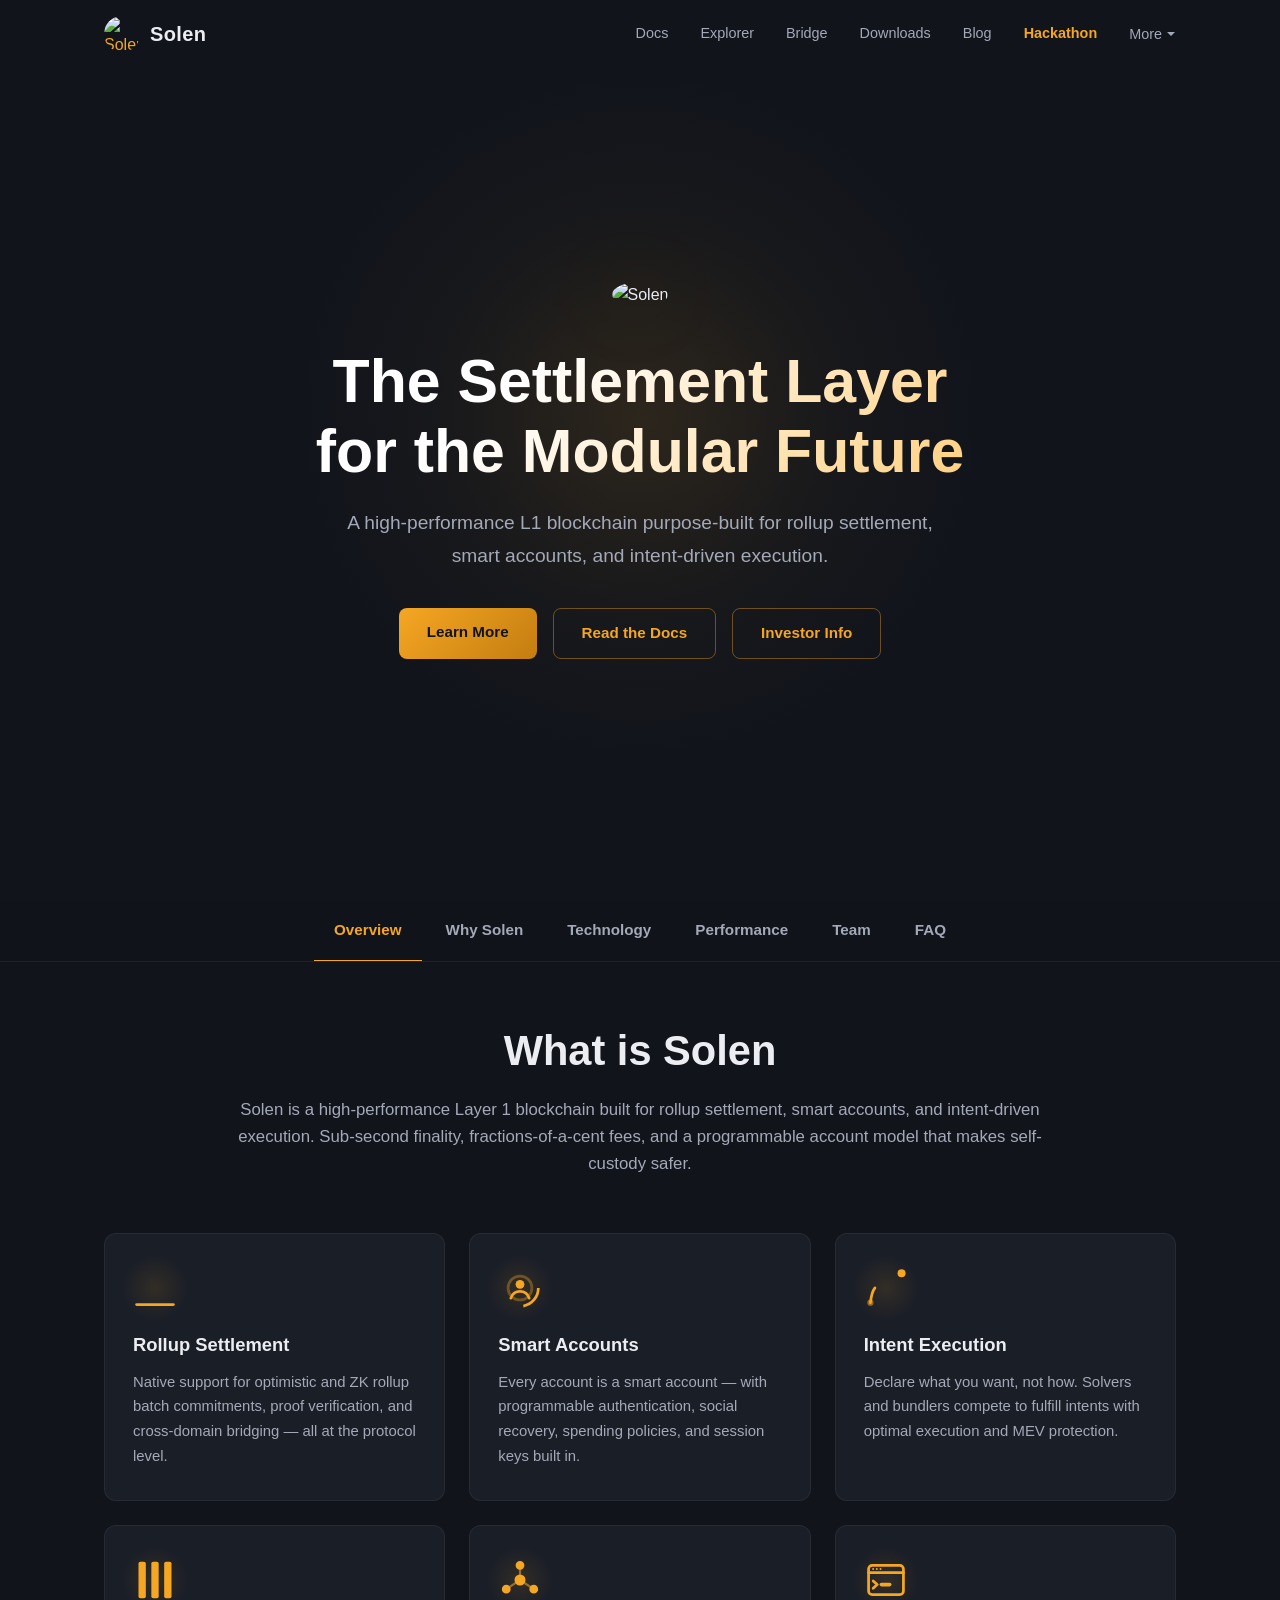
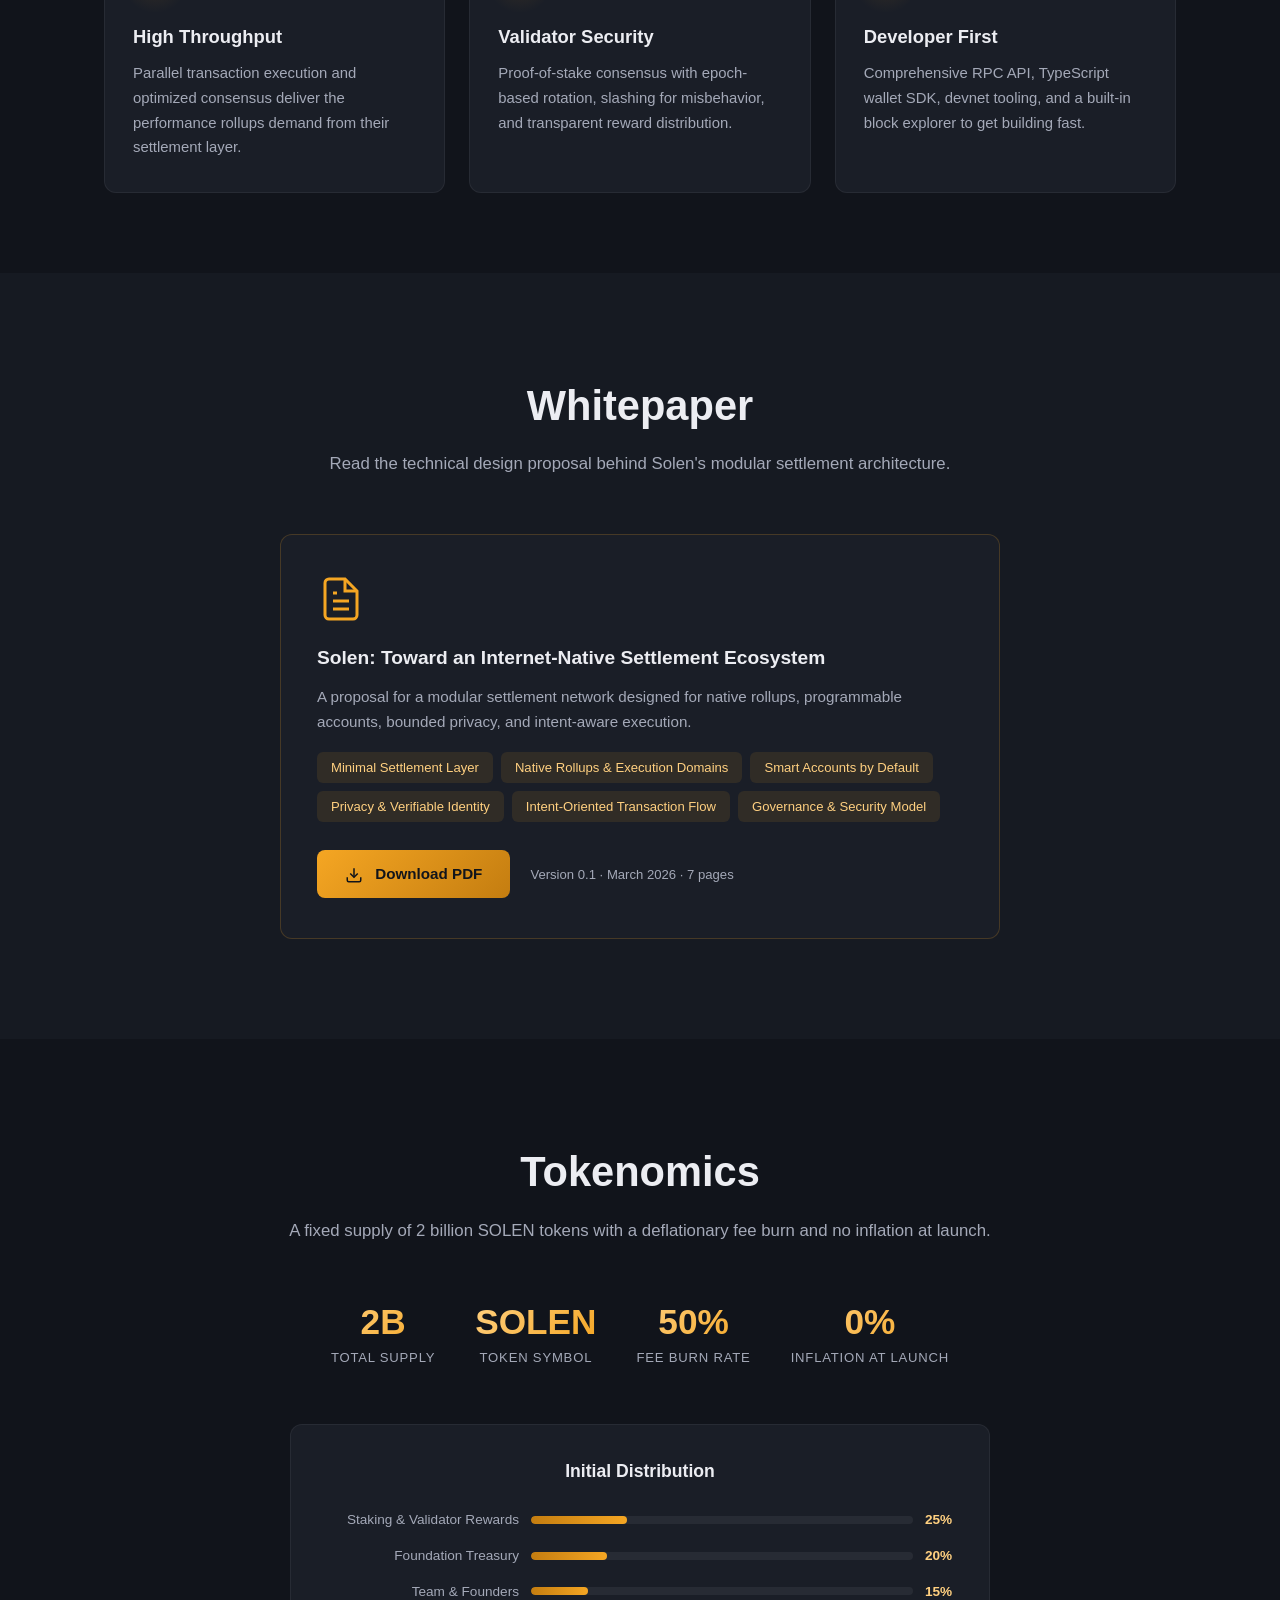
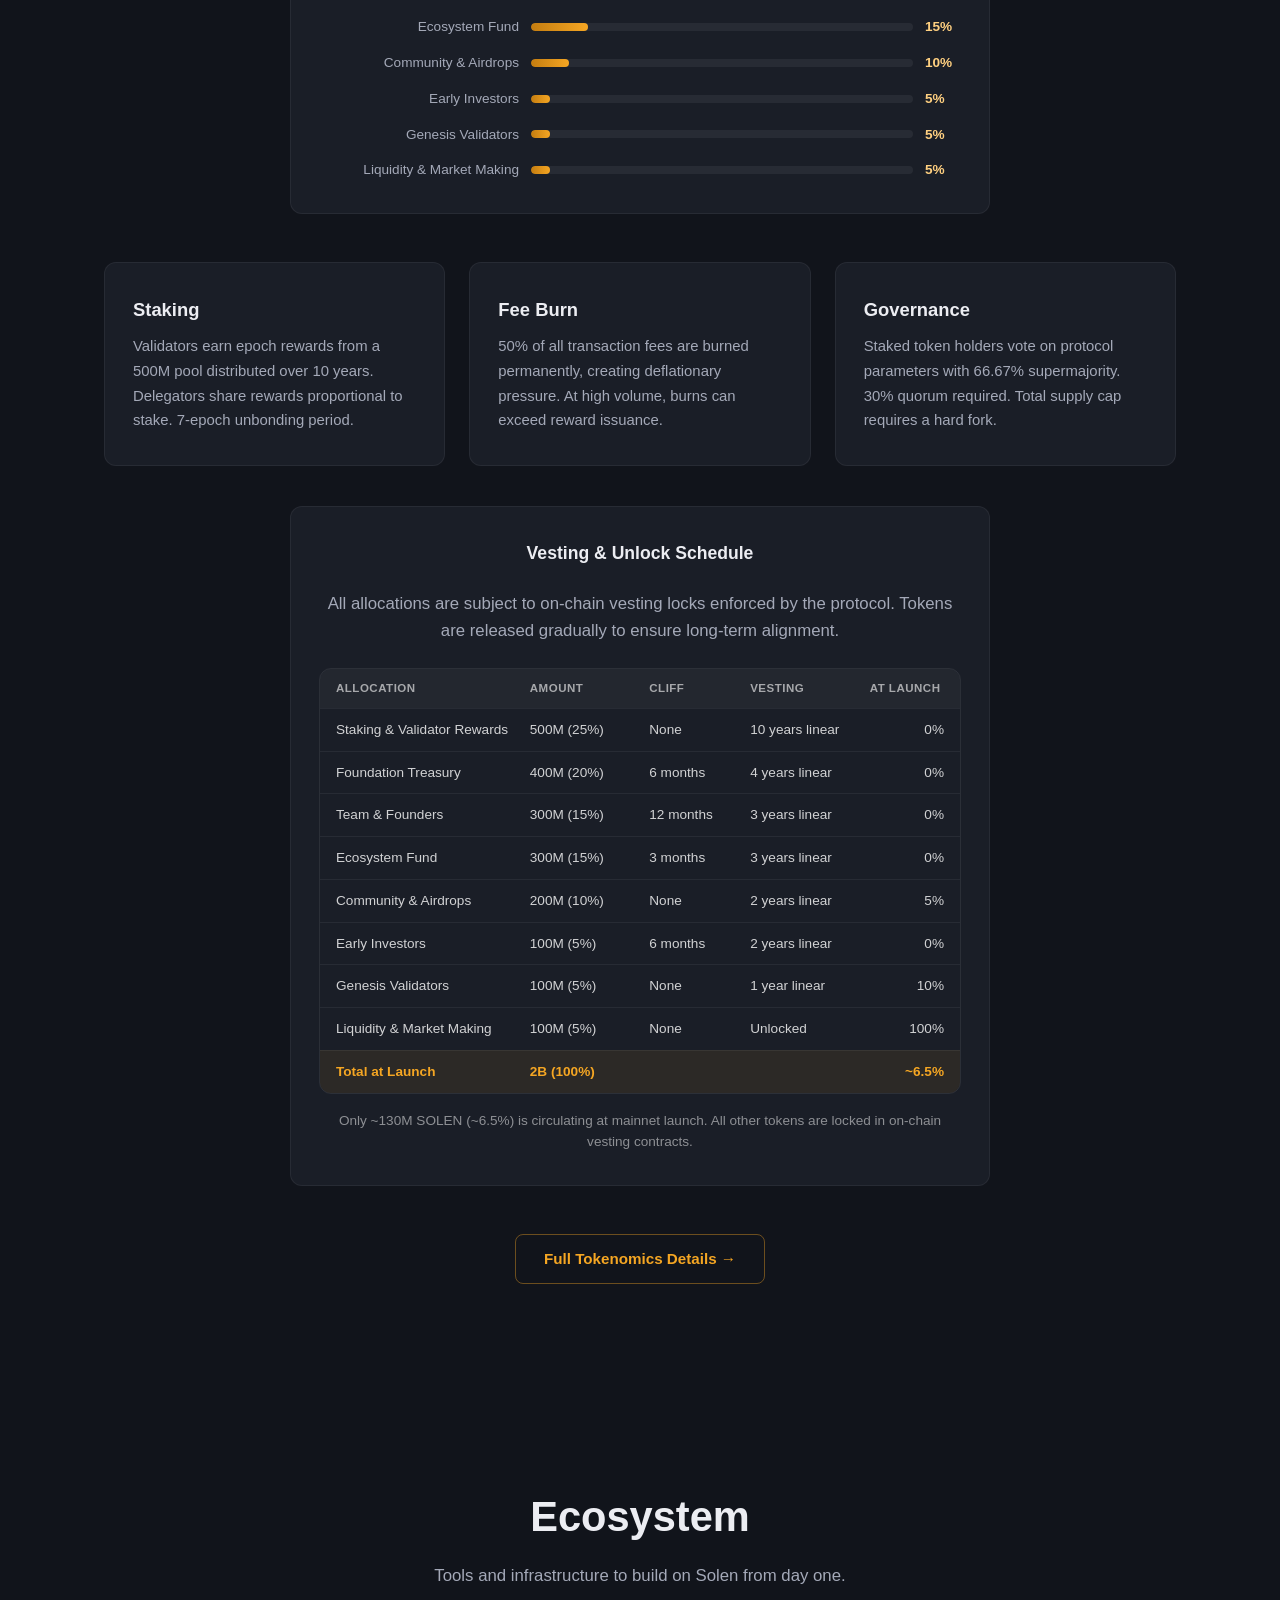
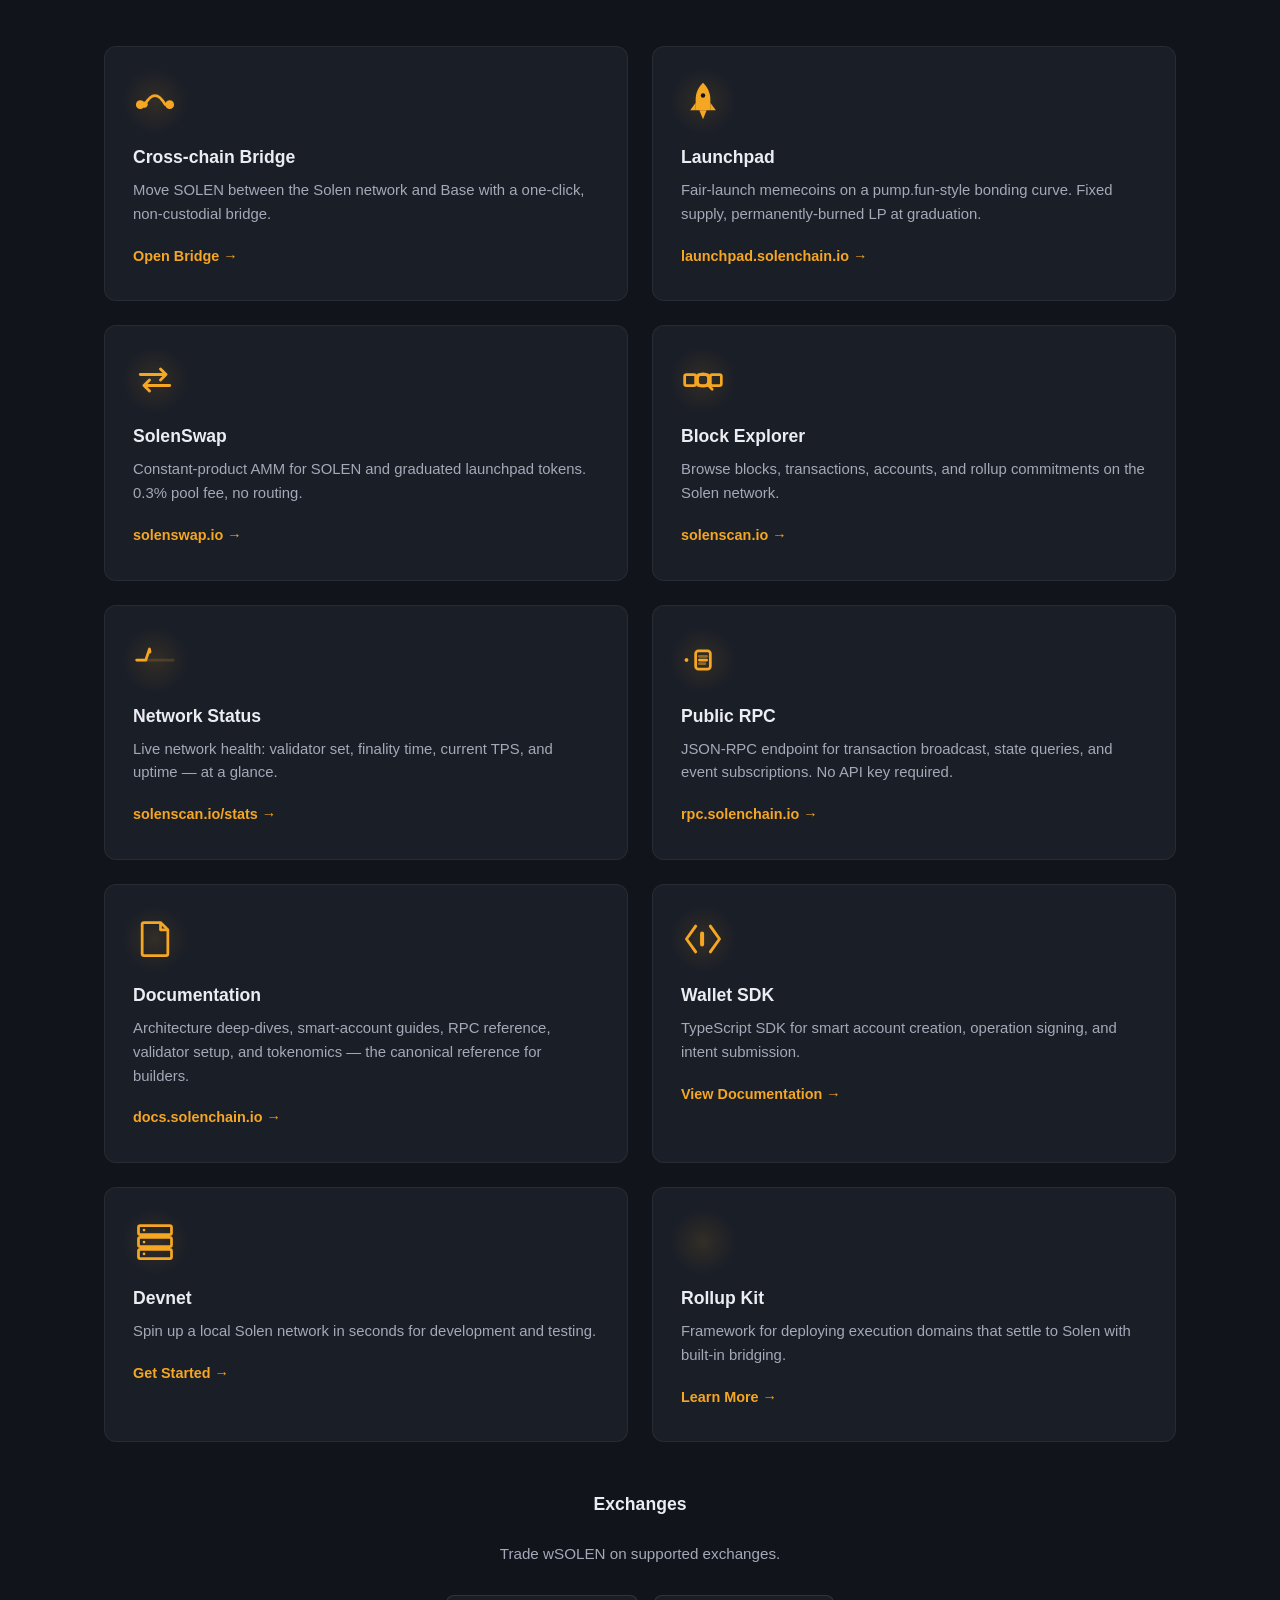
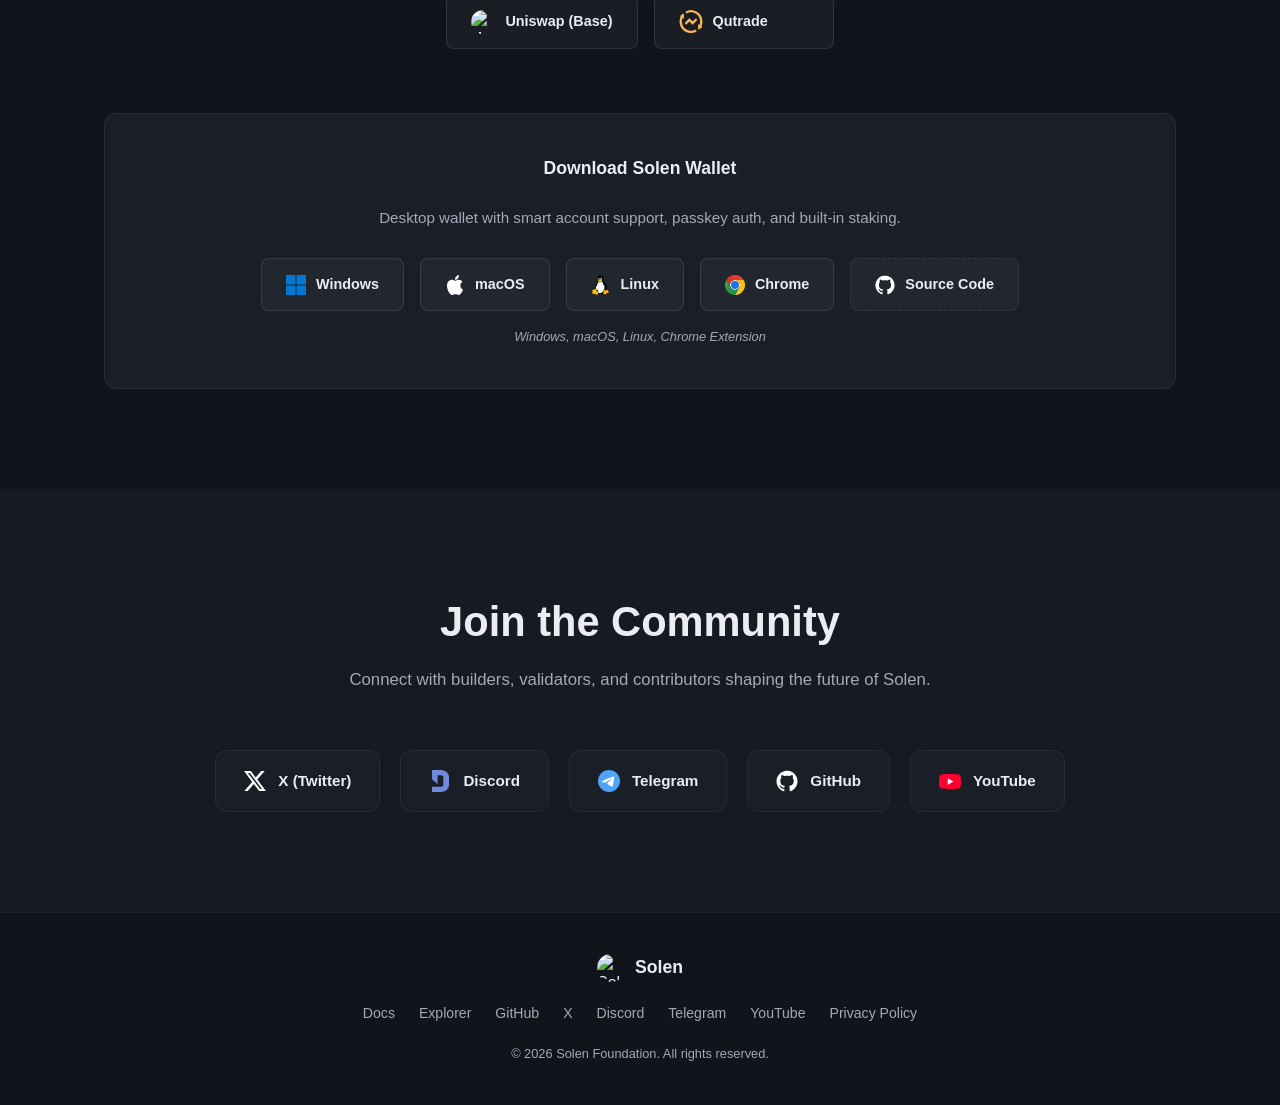
==== commit f04f23d1: "Add qutrade" ====
--- a/index.html
+++ b/index.html
@@ -408,7 +408,7 @@
           </details>
           <details class="faq-item">
             <summary>Where can I buy SOLEN?</summary>
-            <p>wSOLEN trades on Uniswap and Aerodrome on Base. See the Ecosystem section below for direct links.</p>
+            <p>wSOLEN trades on Uniswap on Base, and native SOLEN trades on Qutrade. See the Ecosystem section below for direct links.</p>
           </details>
           <details class="faq-item">
             <summary>How do I run a validator?</summary>
@@ -719,9 +719,9 @@
             <img src="uniswap-logo.png" alt="Uniswap" style="width:24px;height:24px;border-radius:50%;">
             <span>Uniswap (Base)</span>
           </a>
-          <a href="https://aerodrome.finance/swap?from=0x833589fcd6edb6e08f4c7c32d4f71b54bda02913&to=0x14c84e576eddb3e24b3da3659843b585285f9fd9&chain0=8453&chain1=8453" class="wallet-btn" target="_blank" rel="noopener" style="min-width:180px;">
-            <img src="aerodrome-logo.png" alt="Aerodrome" style="width:24px;height:24px;border-radius:50%;">
-            <span>Aerodrome (Base)</span>
+          <a href="https://qutrade.io/en/?market=solen_usdt" class="wallet-btn" target="_blank" rel="noopener" style="min-width:180px;">
+            <img src="qutrade-logo.png" alt="Qutrade" style="width:24px;height:24px;border-radius:50%;">
+            <span>Qutrade</span>
           </a>
         </div>
       </div>
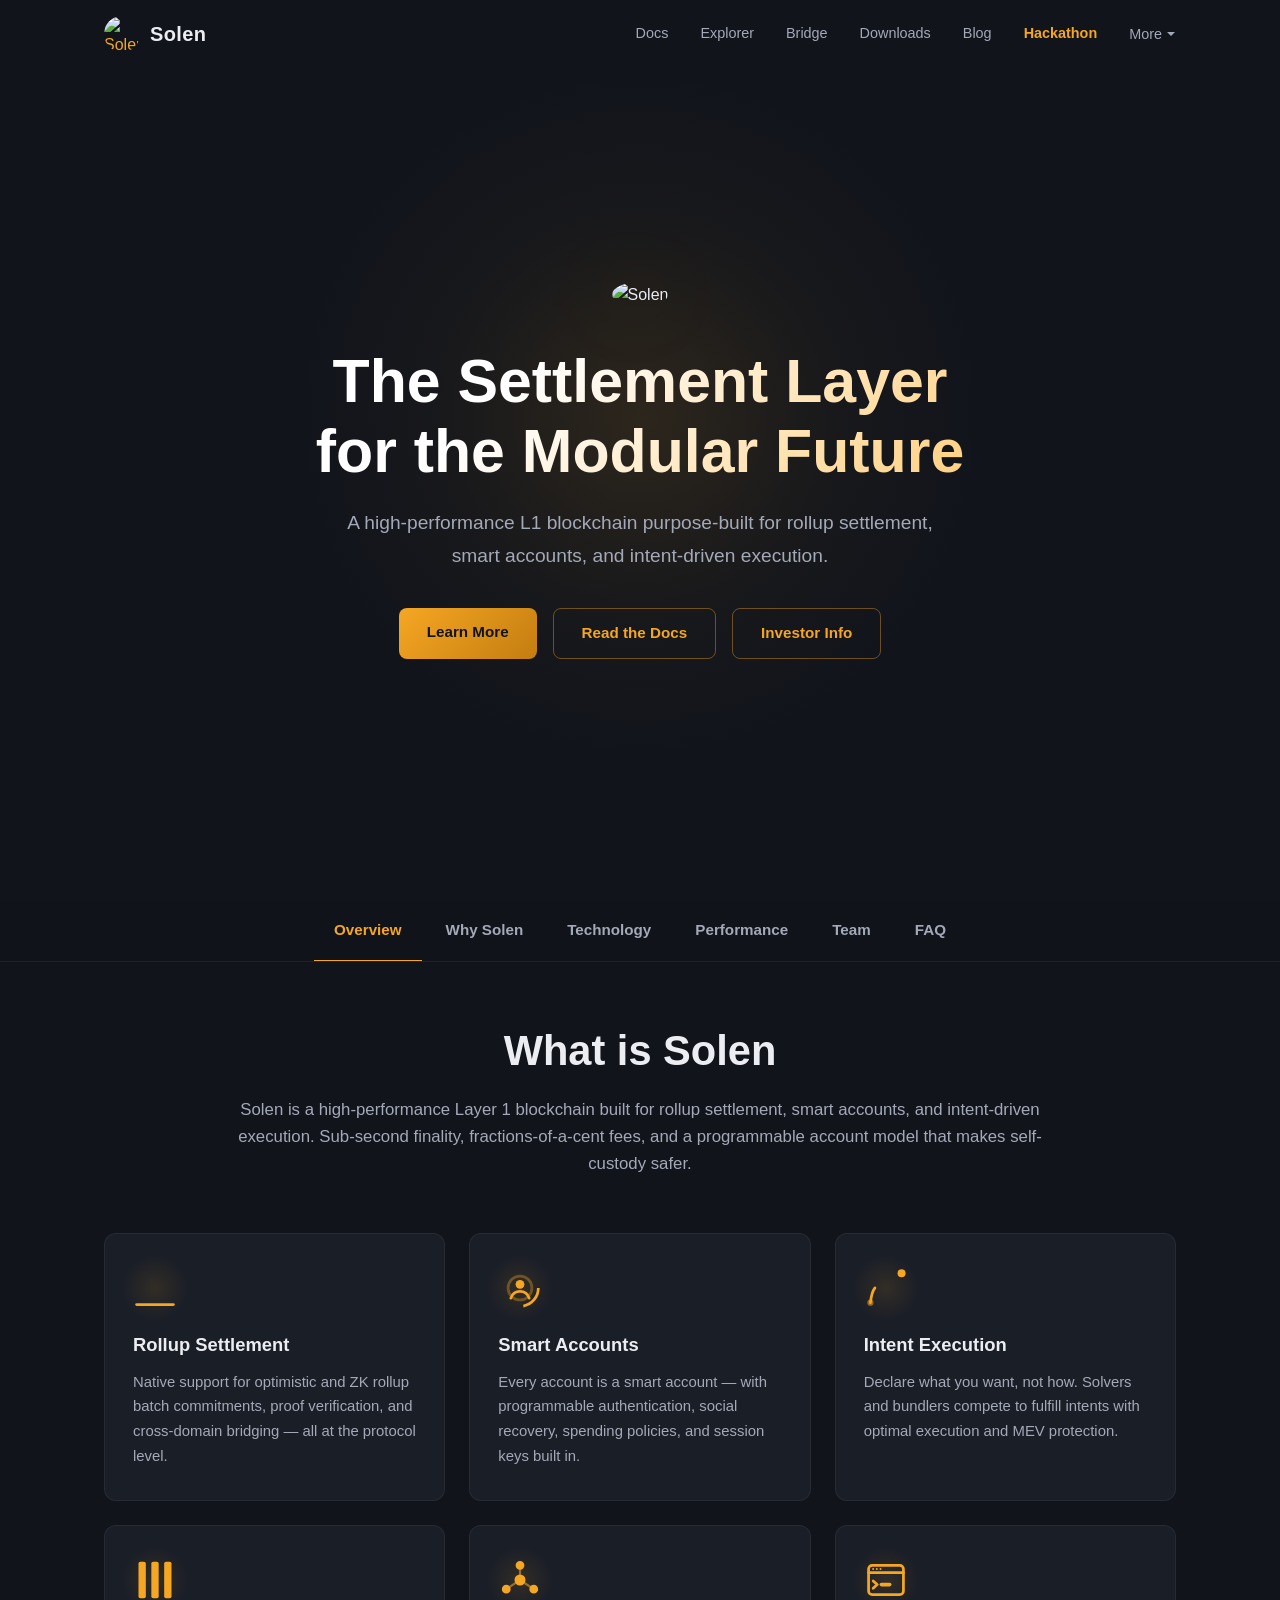
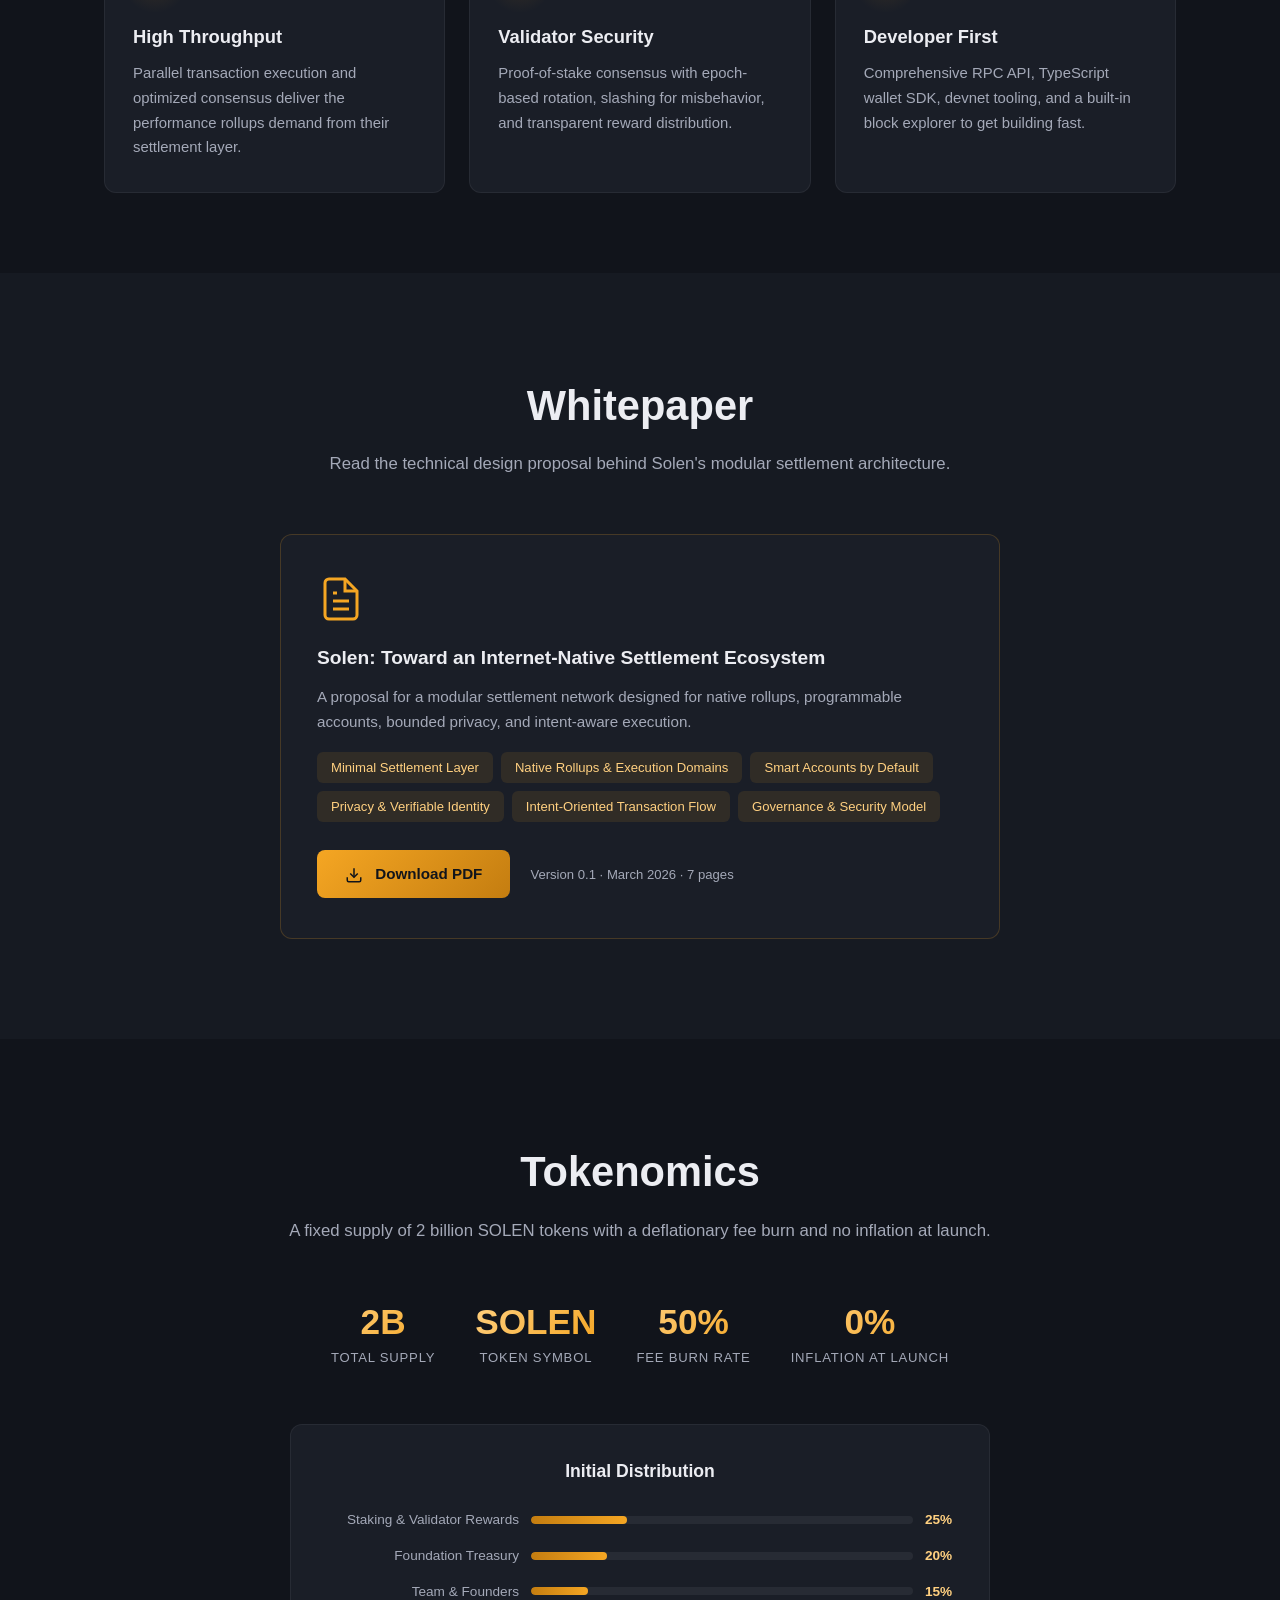
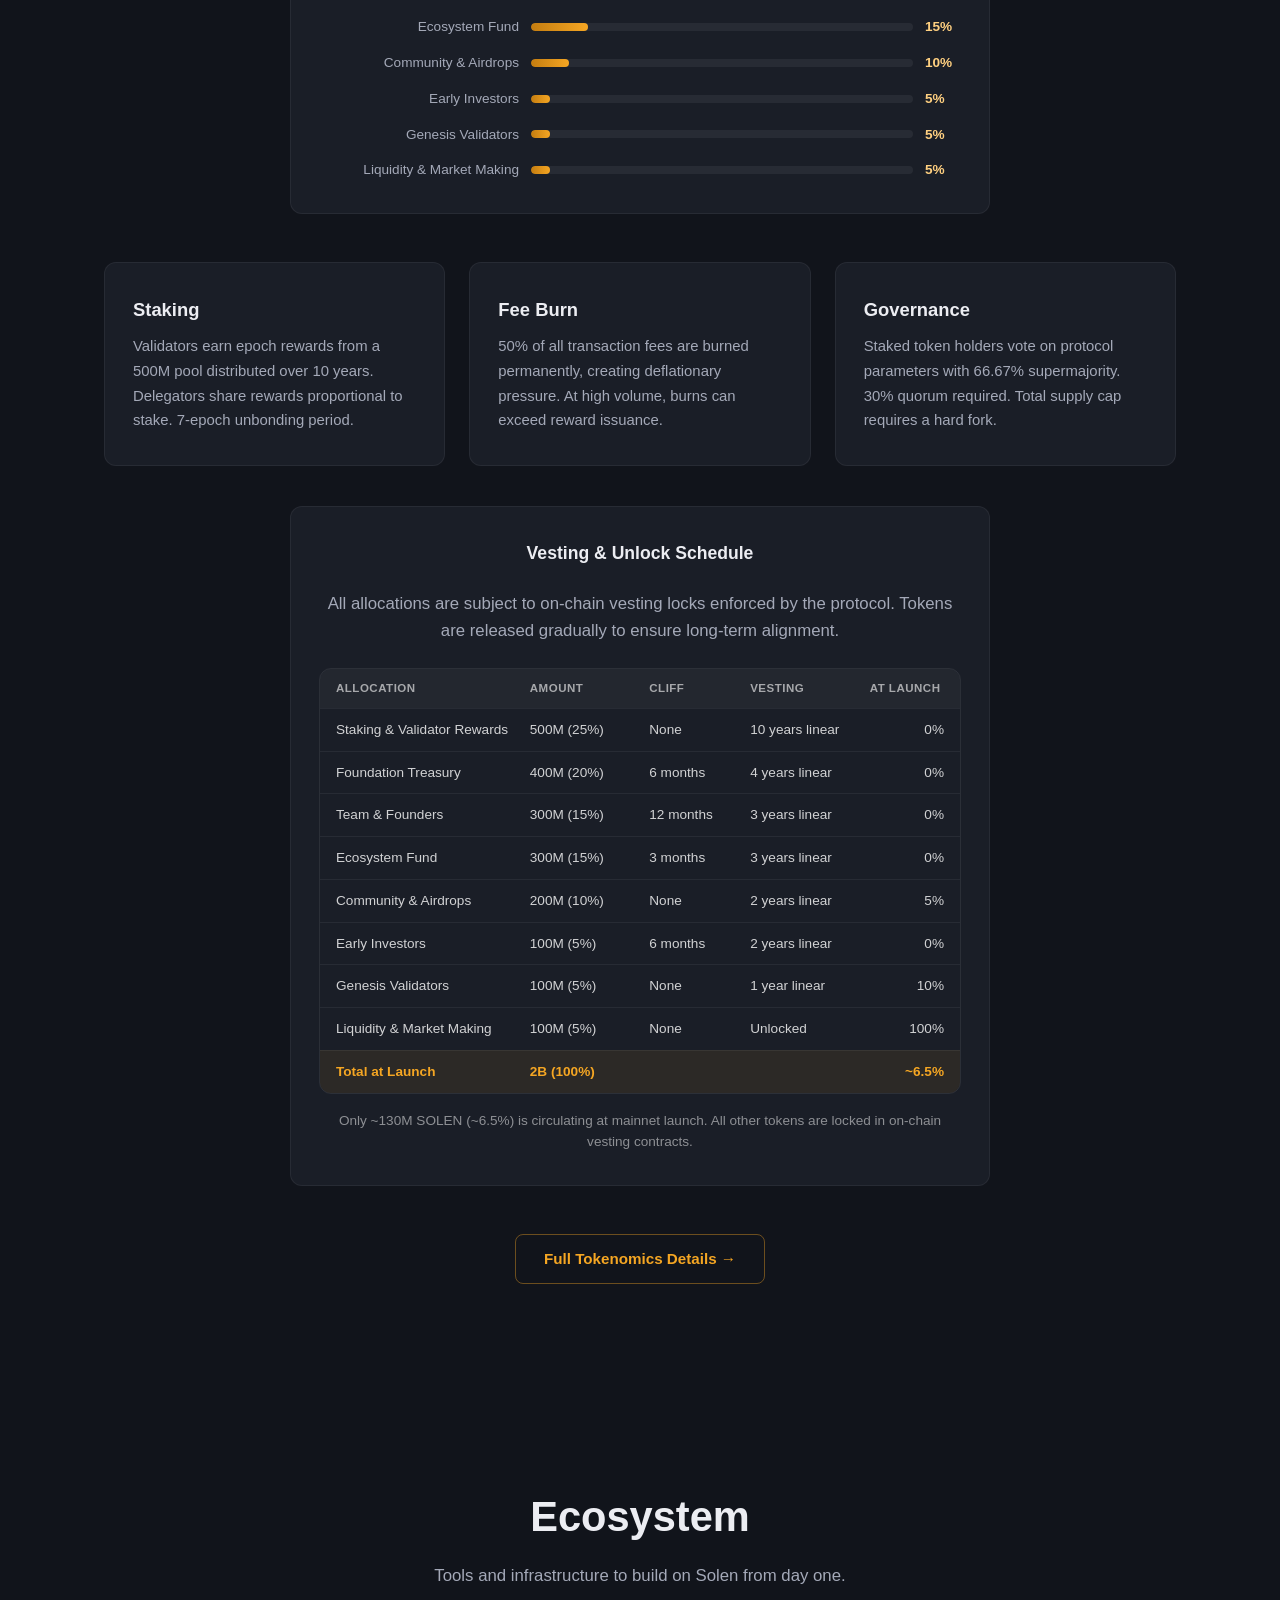
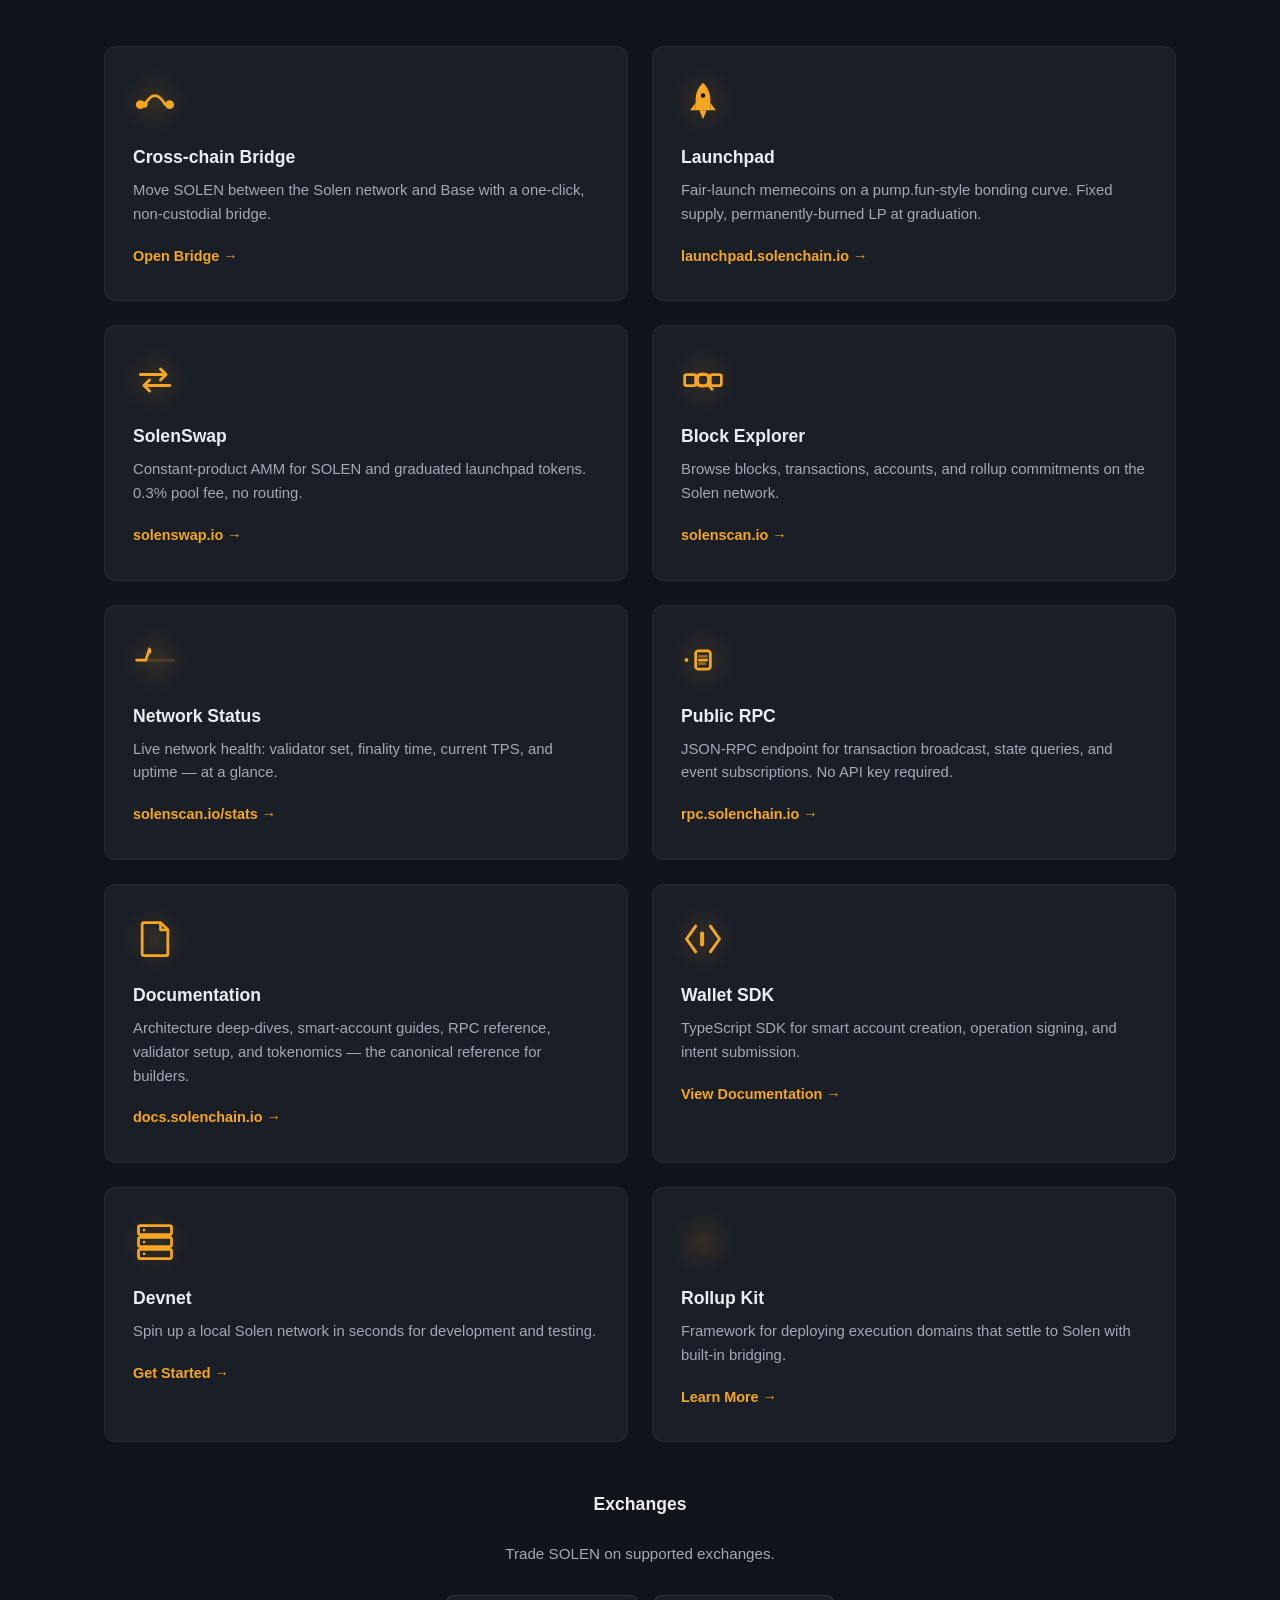
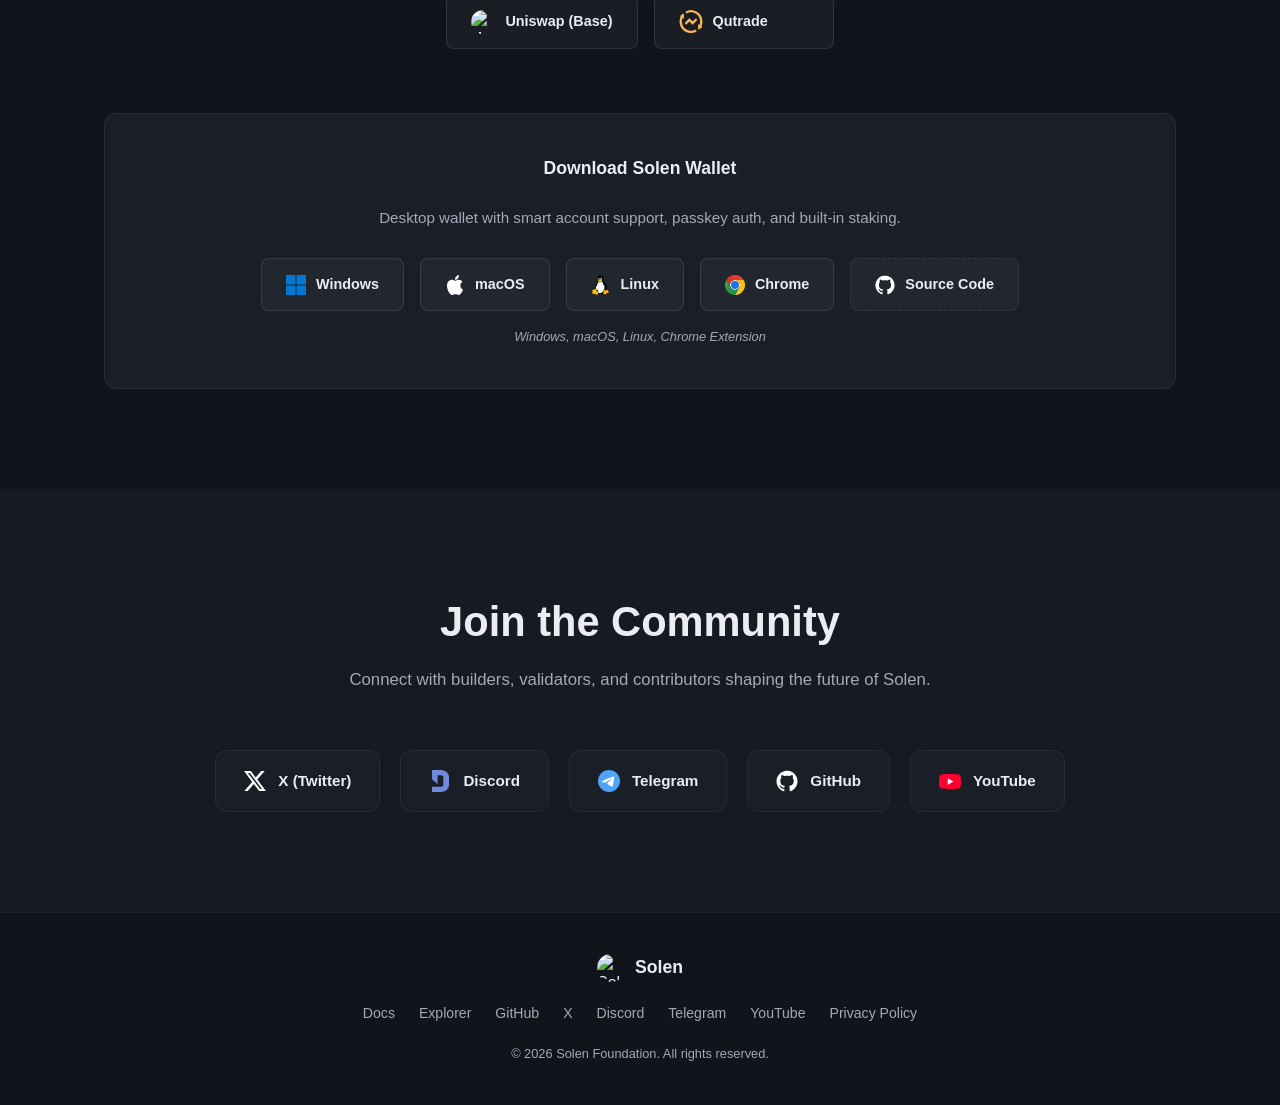
==== commit b0f097c6: "change text" ====
--- a/index.html
+++ b/index.html
@@ -713,7 +713,7 @@
 
       <div class="exchanges" id="exchanges" style="margin-top: 48px;">
         <h3 class="token-section-title">Exchanges</h3>
-        <p class="wallet-sub" style="text-align:center;">Trade wSOLEN on supported exchanges.</p>
+        <p class="wallet-sub" style="text-align:center;">Trade SOLEN on supported exchanges.</p>
         <div class="wallet-buttons" style="justify-content:center;">
           <a href="https://app.uniswap.org/explore/tokens/base/0x14c84e576eddb3e24b3da3659843b585285f9fd9?inputCurrency=0x833589fcd6edb6e08f4c7c32d4f71b54bda02913" class="wallet-btn" target="_blank" rel="noopener" style="min-width:180px;">
             <img src="uniswap-logo.png" alt="Uniswap" style="width:24px;height:24px;border-radius:50%;">
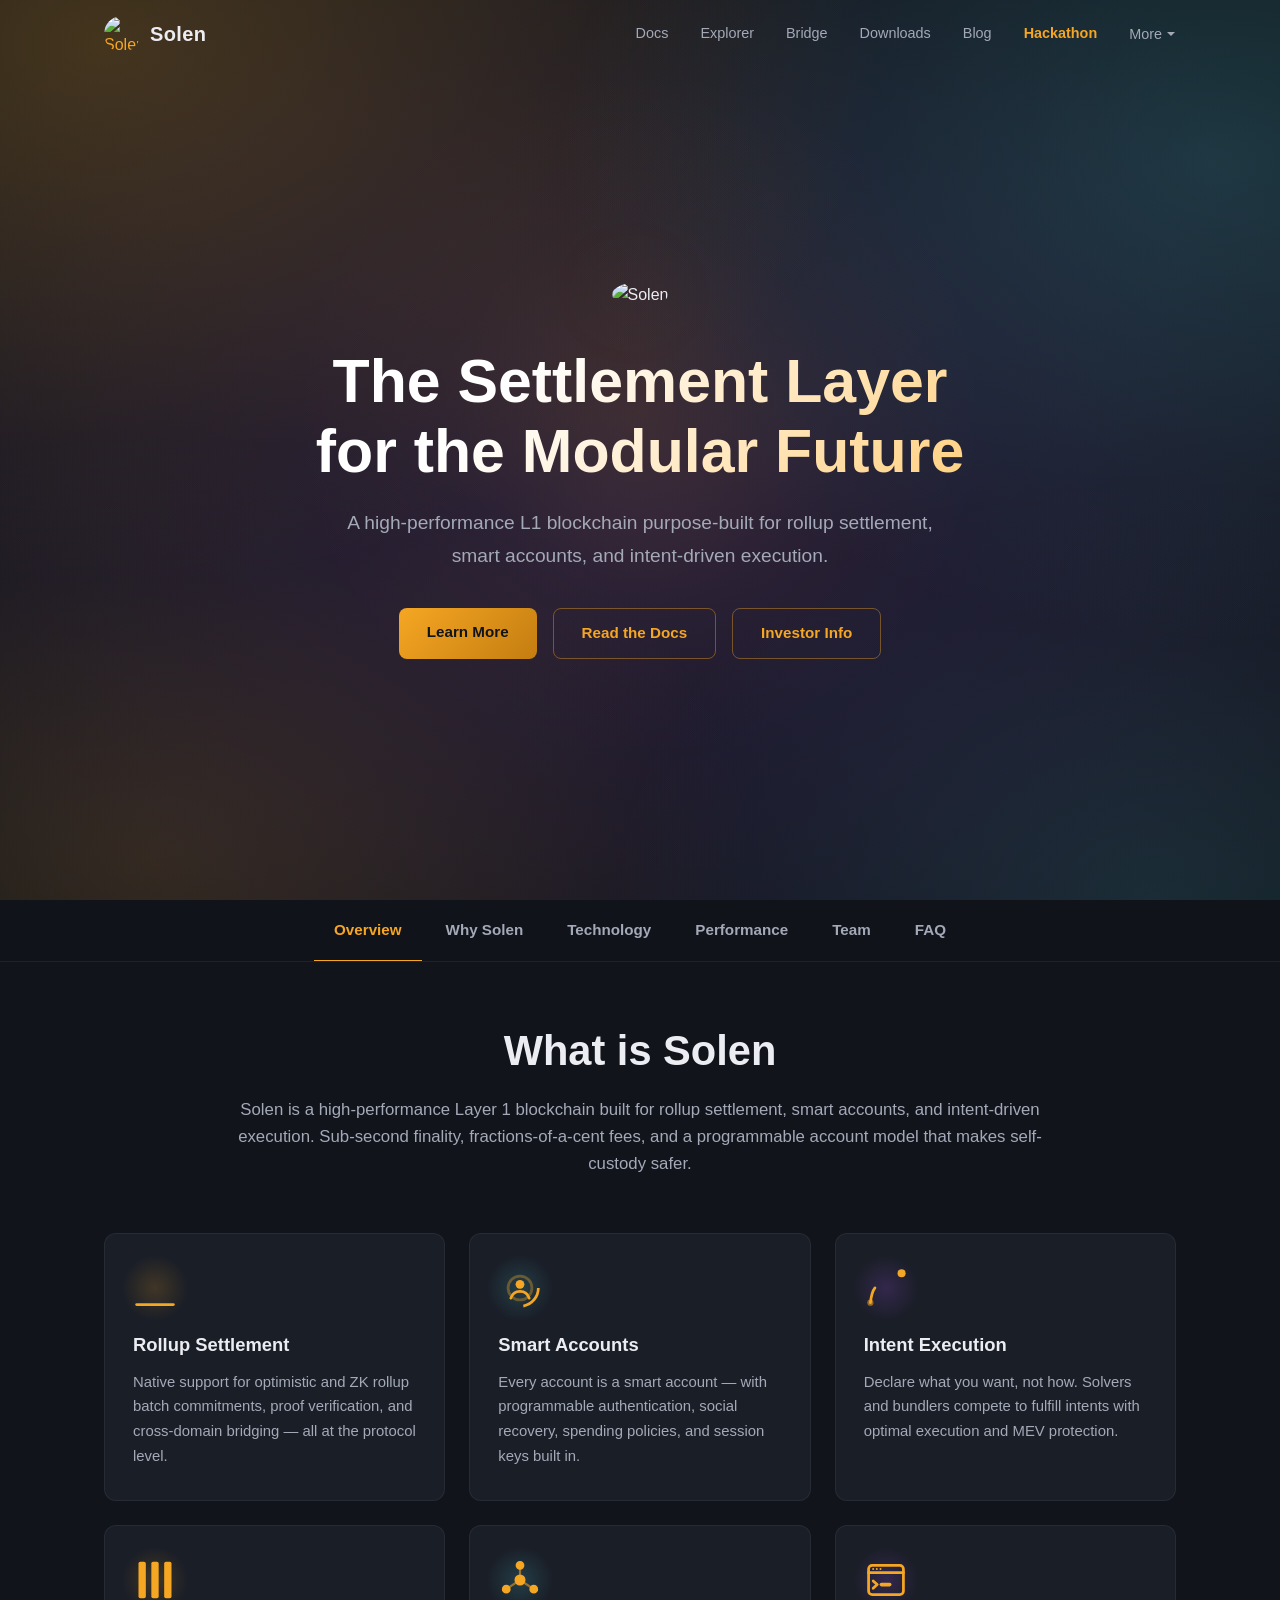
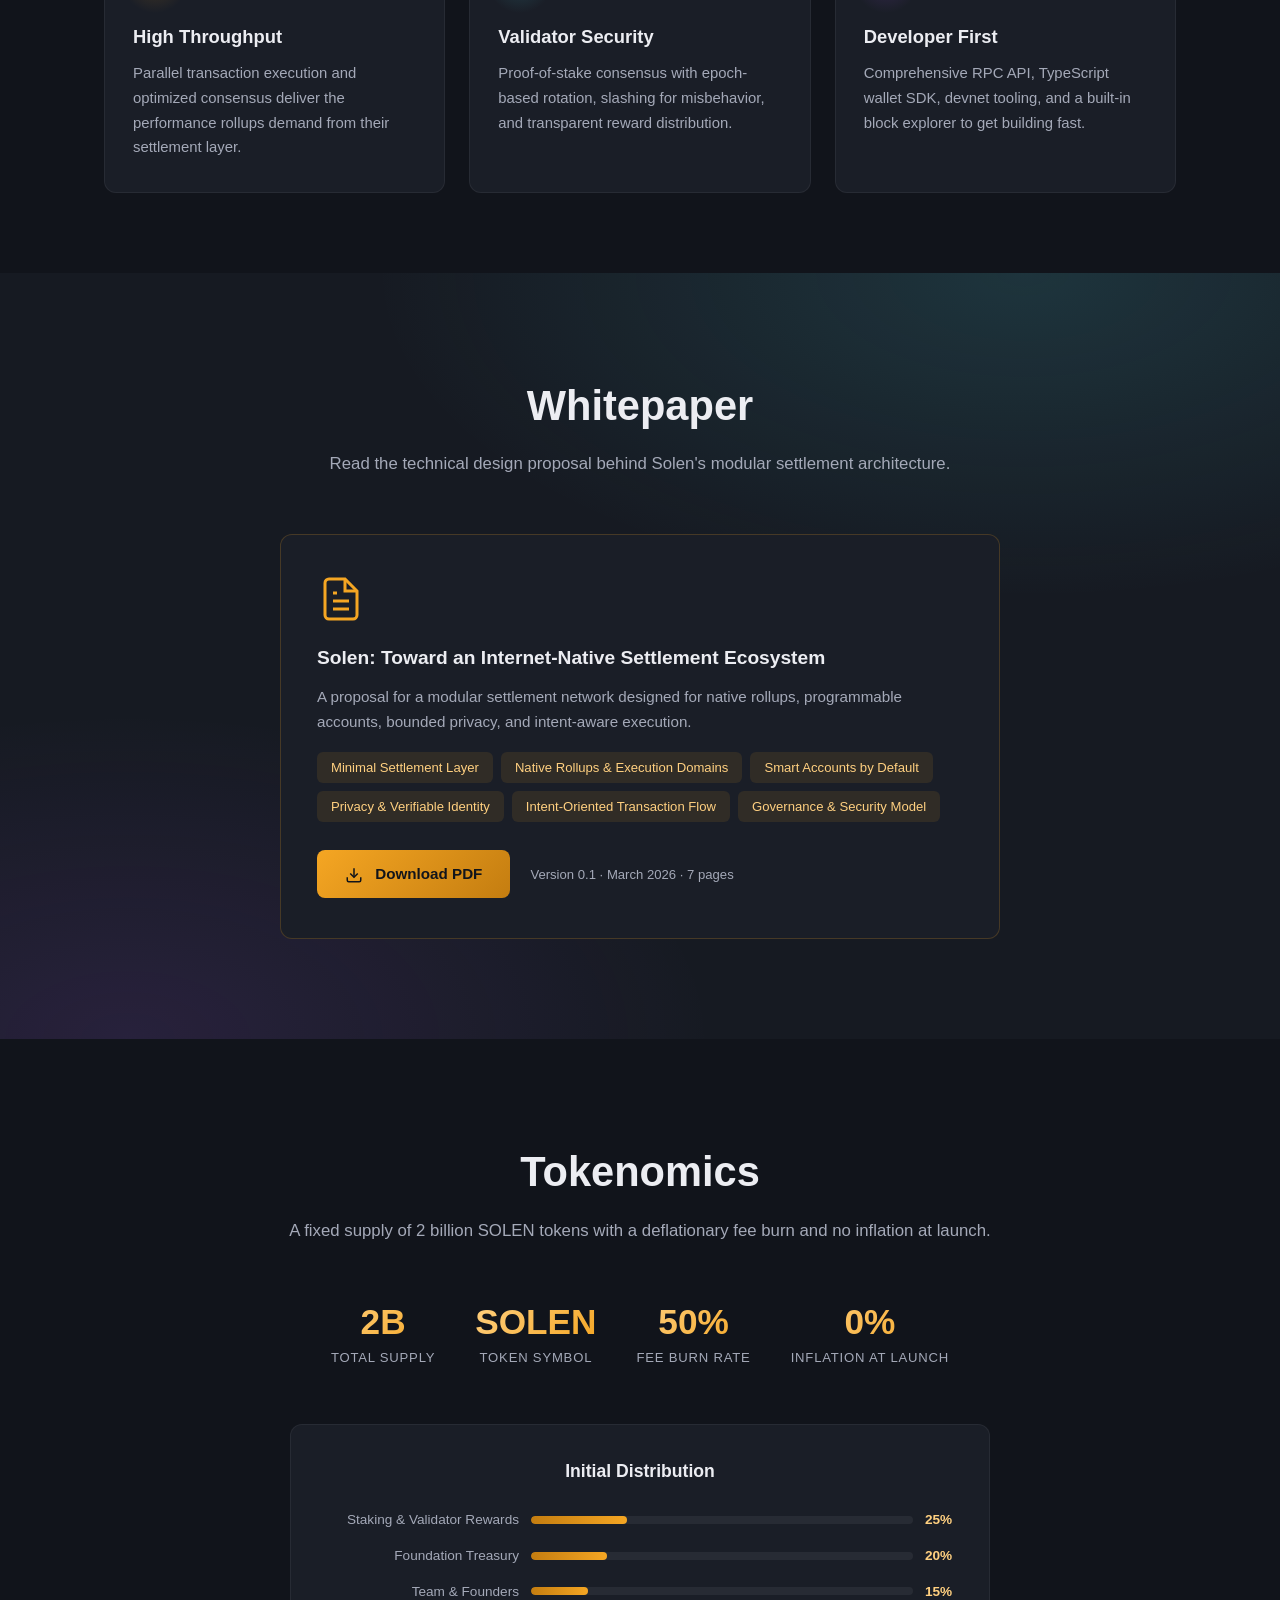
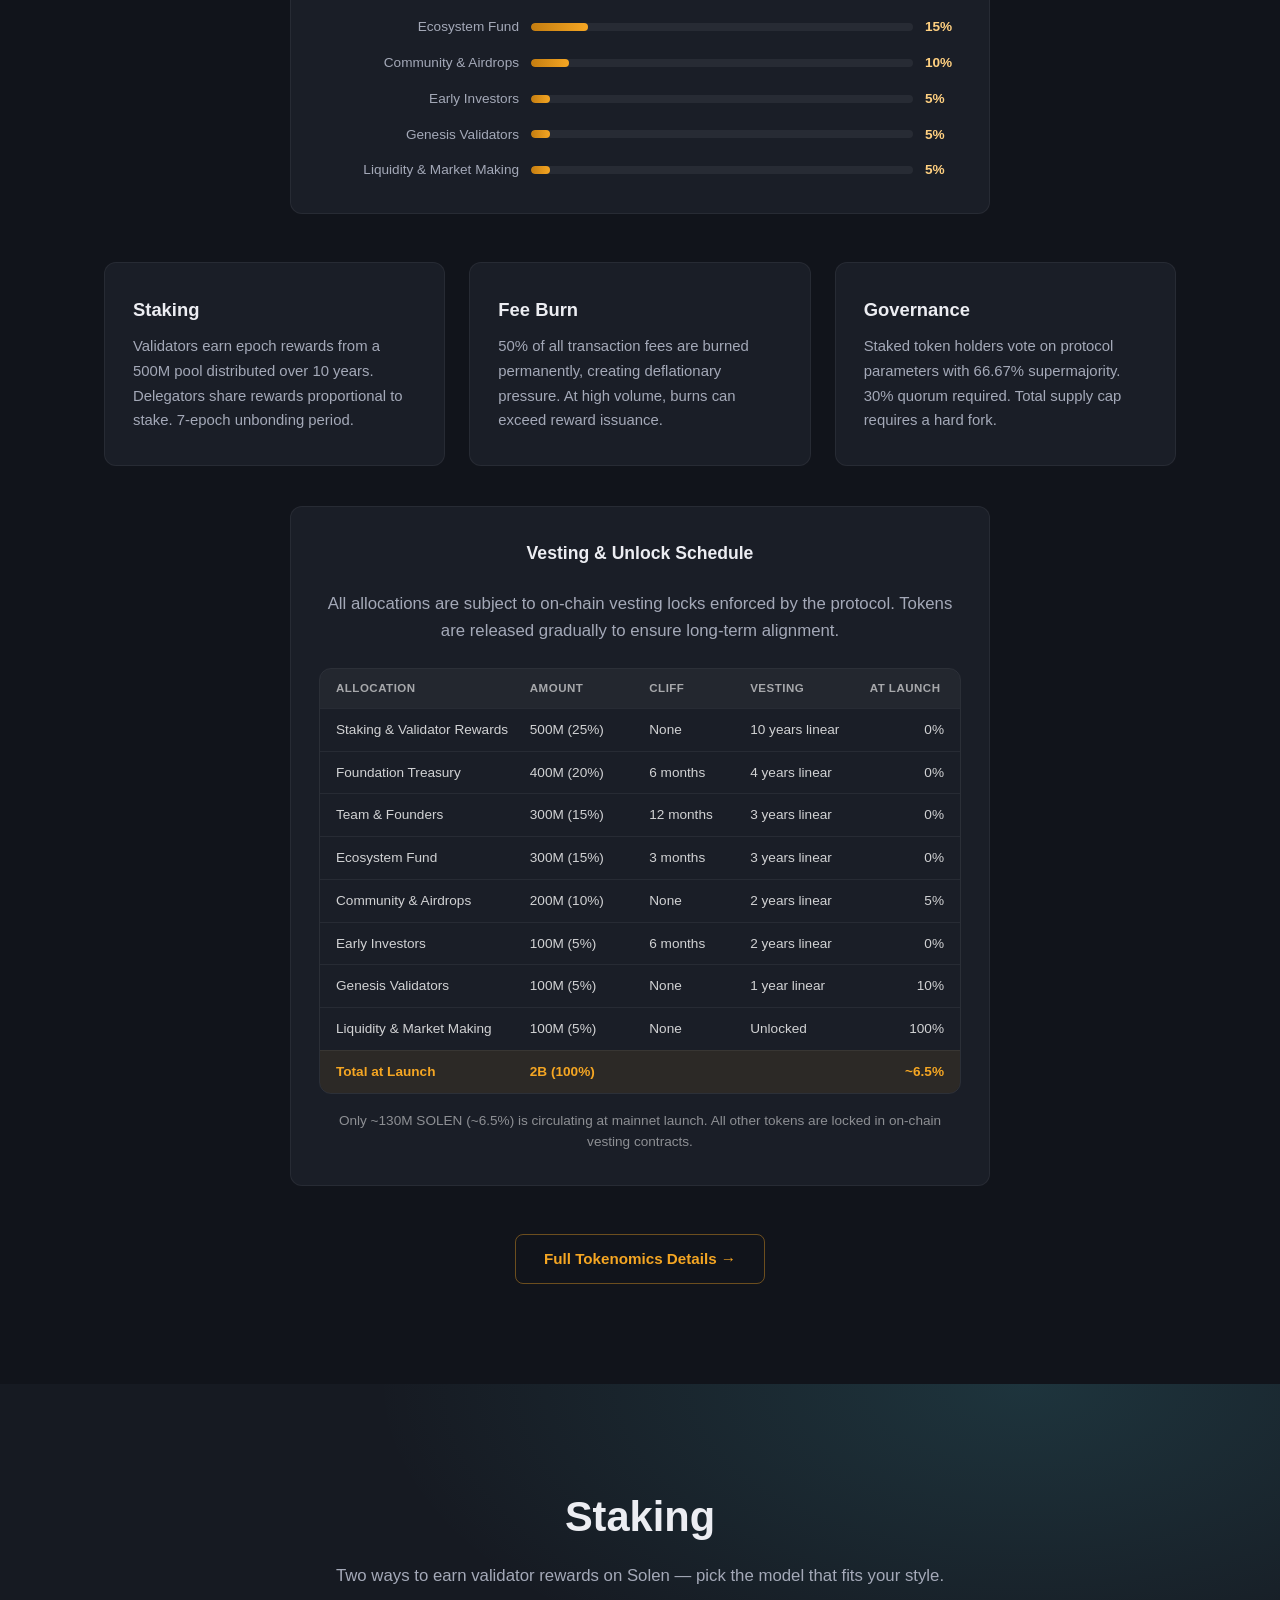
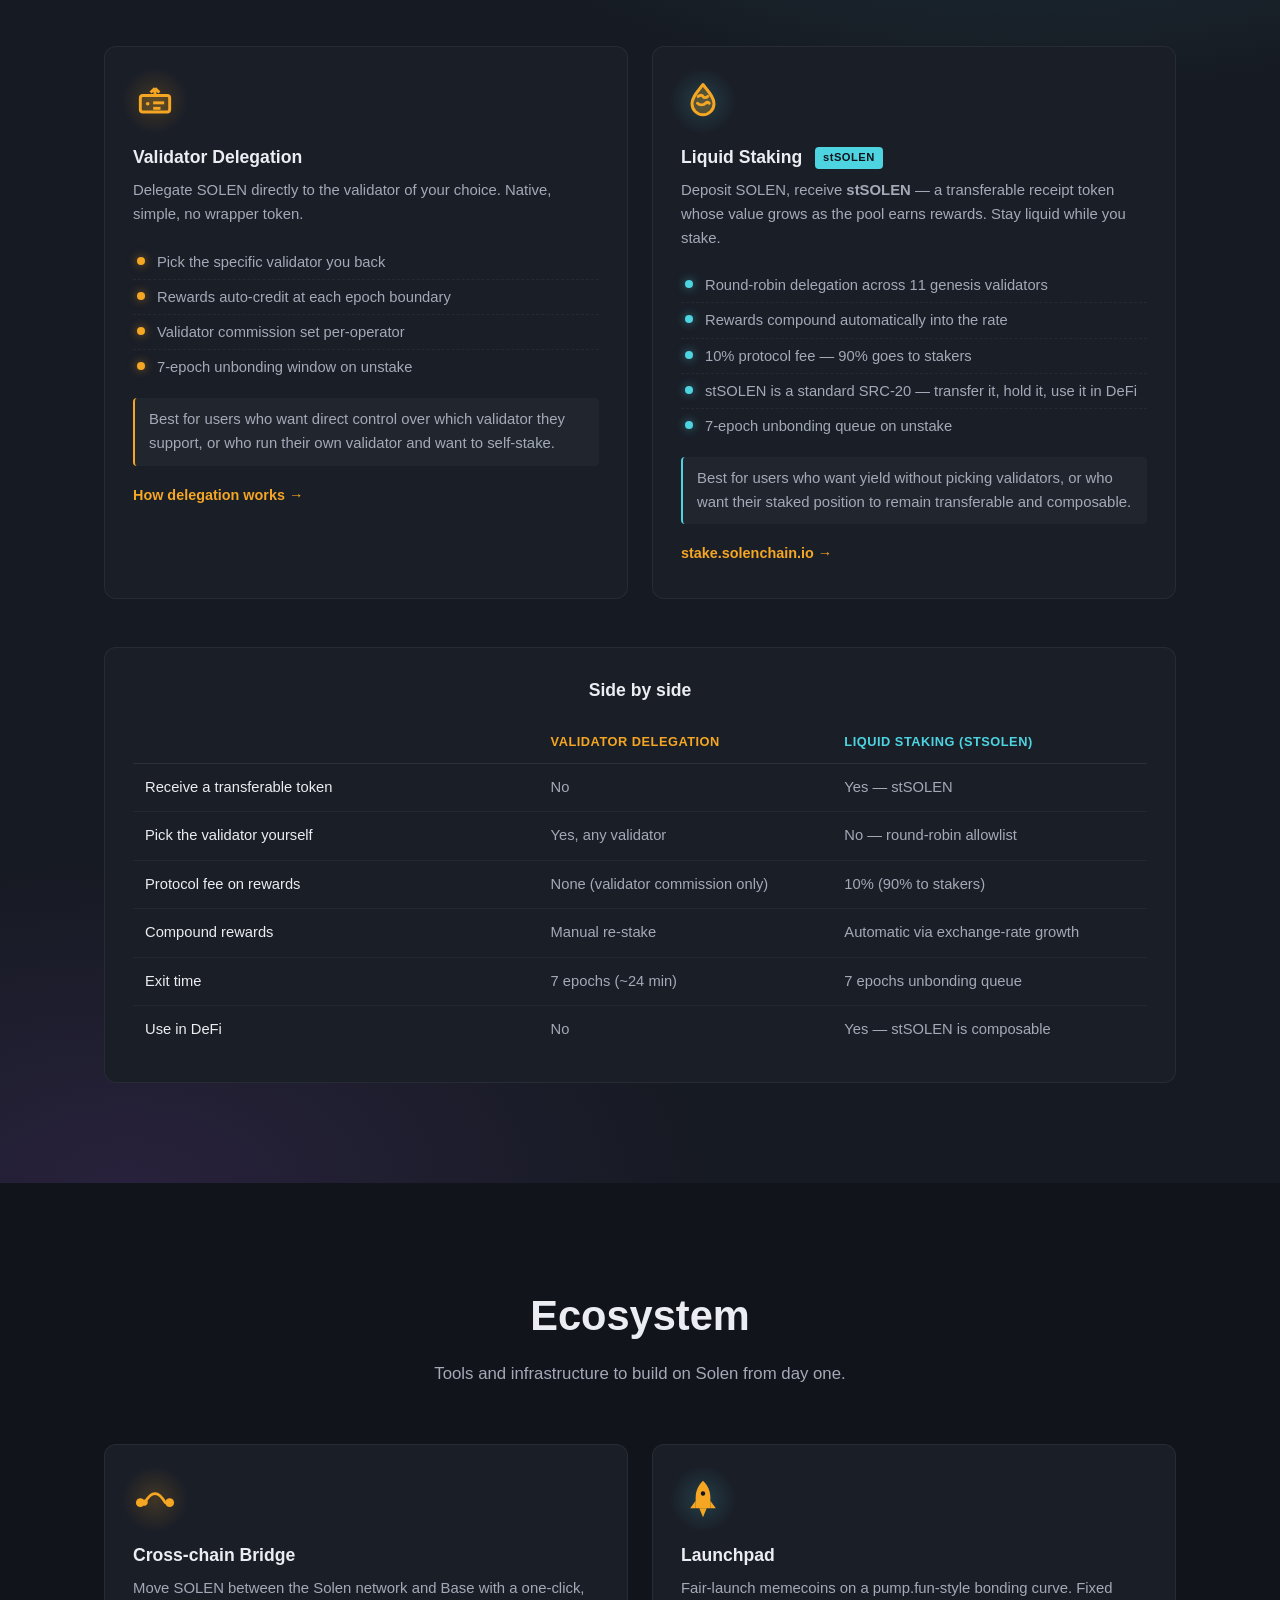
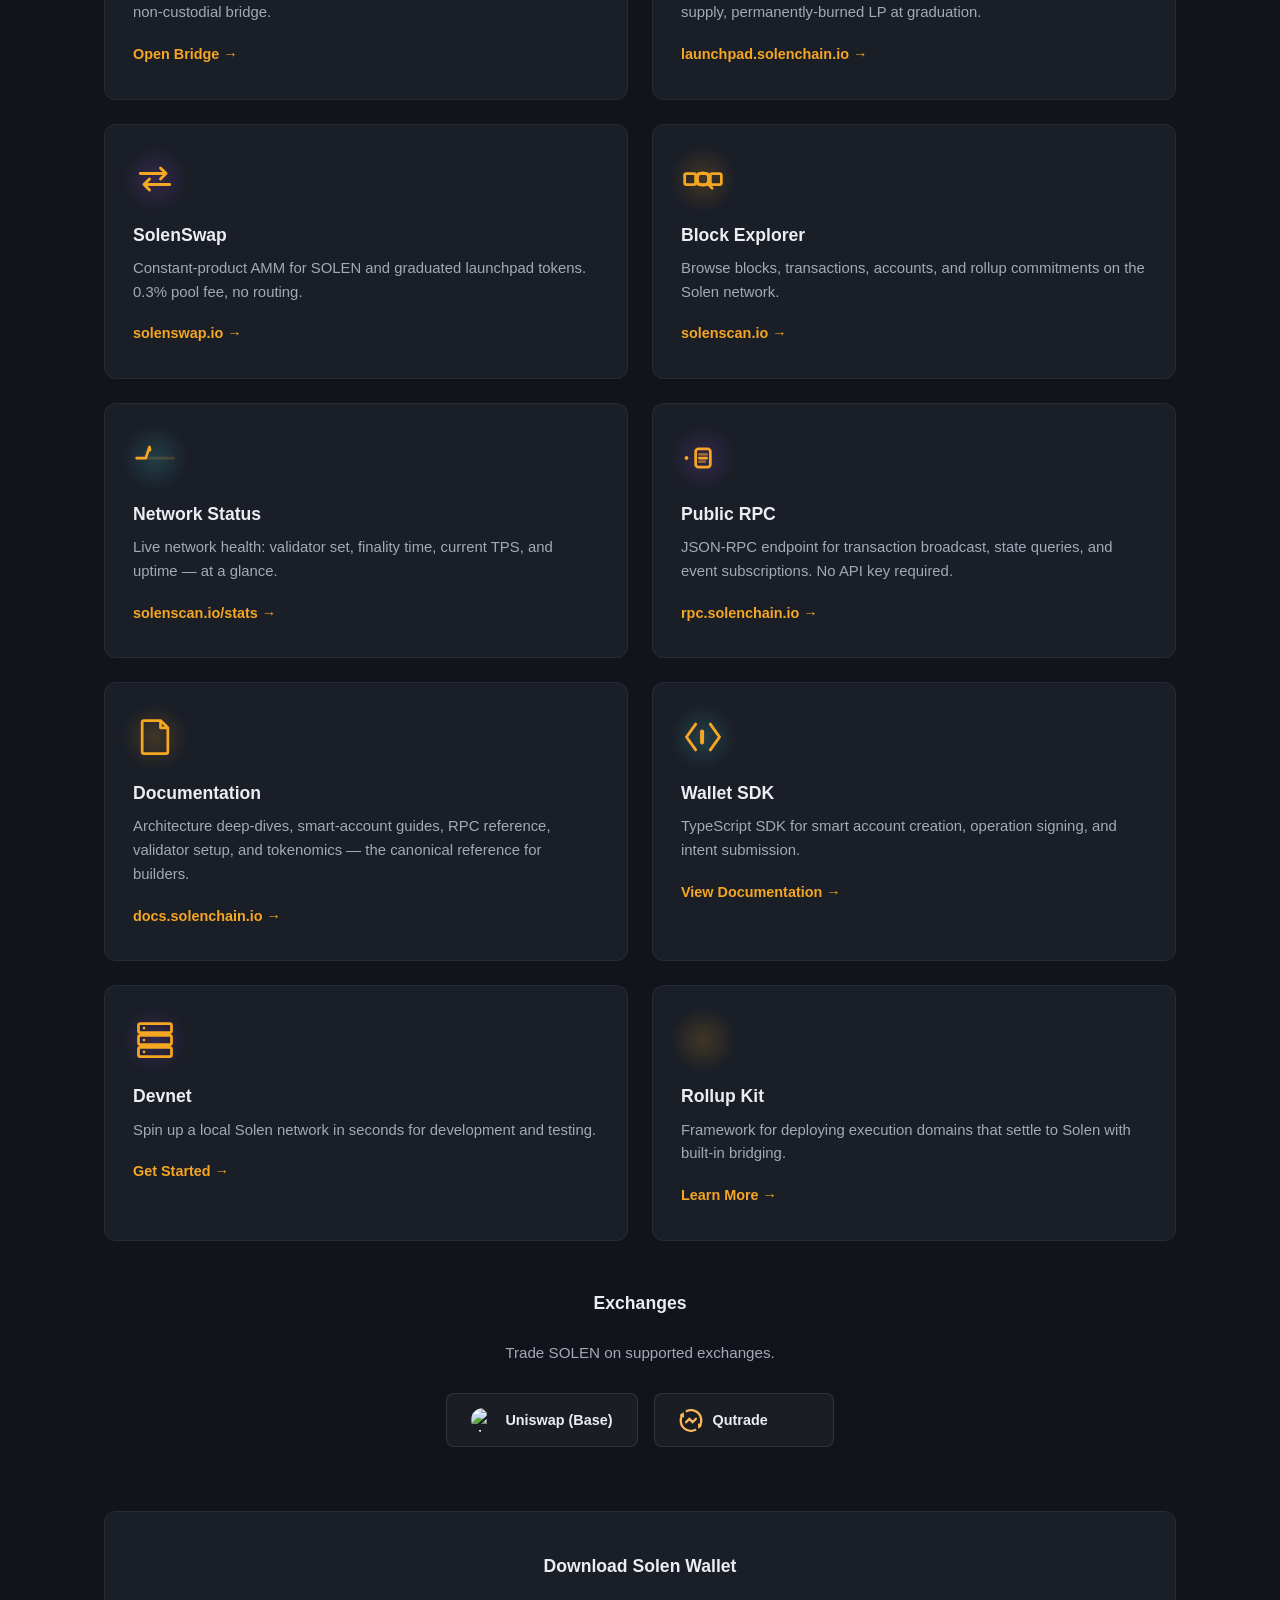
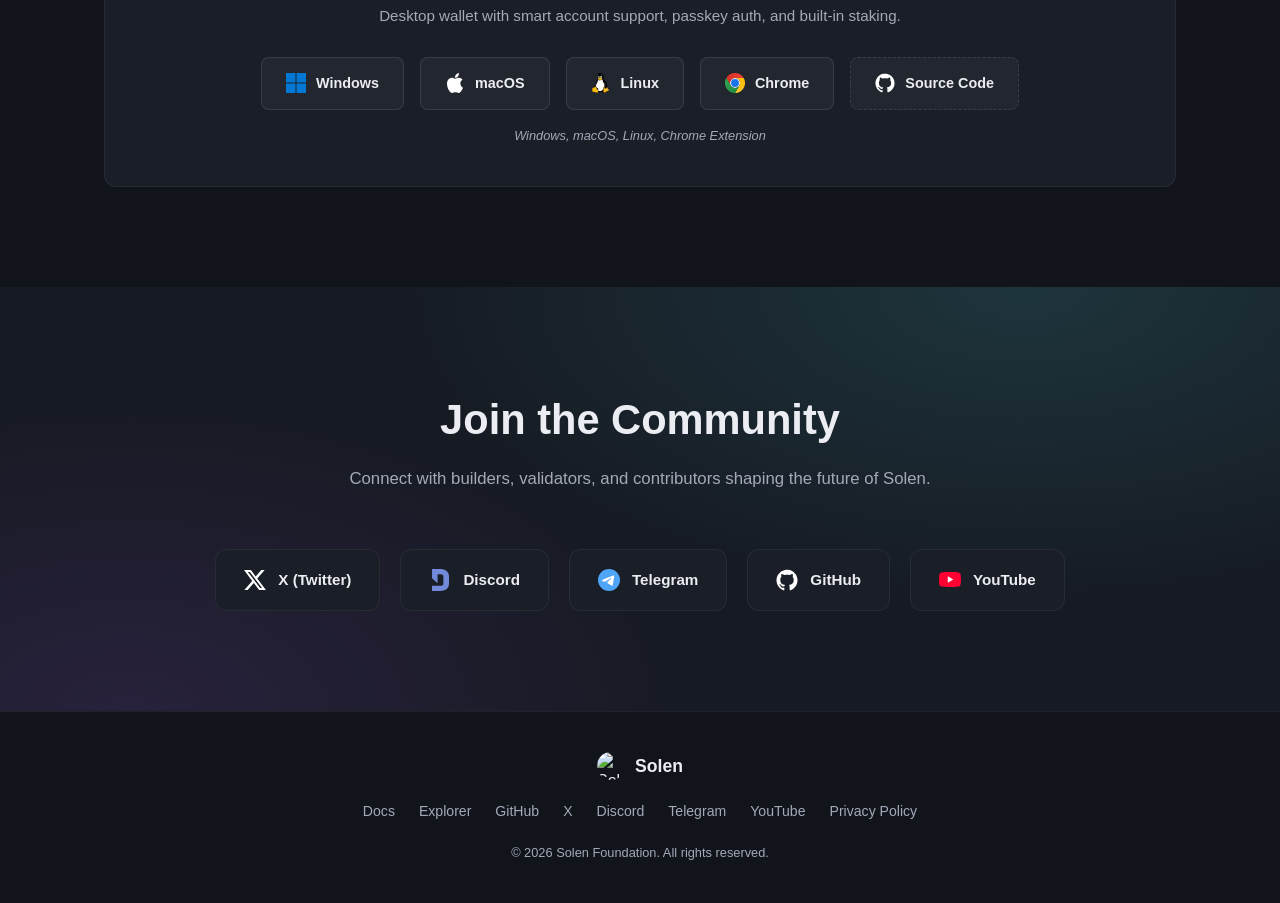
==== commit b6b79796: "add staking section" ====
--- a/index.html
+++ b/index.html
@@ -60,6 +60,7 @@
             <a href="#faq">FAQ</a>
             <a href="#whitepaper">Whitepaper</a>
             <a href="#tokenomics">Tokenomics</a>
+            <a href="#staking">Staking</a>
             <a href="#ecosystem">Ecosystem</a>
             <a href="#community">Community</a>
             <a href="Solen_Stress_Test_Report.pdf" target="_blank" rel="noopener">Stress Test Report</a>
@@ -619,6 +620,106 @@
 
       <div class="token-cta">
         <a href="https://docs.solenchain.io/tokenomics/overview/" class="btn btn-outline" target="_blank" rel="noopener">Full Tokenomics Details &rarr;</a>
+      </div>
+    </div>
+  </section>
+
+  <!-- STAKING -->
+  <section class="section section-dark" id="staking">
+    <div class="container">
+      <h2 class="section-title">Staking</h2>
+      <p class="section-sub">Two ways to earn validator rewards on Solen &mdash; pick the model that fits your style.</p>
+
+      <div class="grid grid-2">
+        <div class="card eco-card">
+          <div class="card-icon">
+            <svg viewBox="0 0 24 24" fill="none" stroke="currentColor" stroke-width="1.6" stroke-linejoin="round">
+              <rect x="4" y="9" width="16" height="9" rx="1.4" fill="currentColor" stroke="none" opacity=".18"/>
+              <rect x="4" y="9" width="16" height="9" rx="1.4"/>
+              <circle cx="8" cy="13.5" r="1" fill="currentColor" stroke="none"/>
+              <path d="M11 13h6"/>
+              <path d="M11 16h4"/>
+              <path d="M12 9V5m0 0-2.4 2.4M12 5l2.4 2.4"/>
+            </svg>
+          </div>
+          <h3>Validator Delegation</h3>
+          <p>Delegate SOLEN directly to the validator of your choice. Native, simple, no wrapper token.</p>
+          <ul class="feature-list">
+            <li>Pick the specific validator you back</li>
+            <li>Rewards auto-credit at each epoch boundary</li>
+            <li>Validator commission set per-operator</li>
+            <li>7-epoch unbonding window on unstake</li>
+          </ul>
+          <p class="card-note">Best for users who want direct control over which validator they support, or who run their own validator and want to self-stake.</p>
+          <a href="https://docs.solenchain.io/guides/exchange-integration/" class="link" target="_blank" rel="noopener">How delegation works &rarr;</a>
+        </div>
+
+        <div class="card eco-card">
+          <div class="card-icon">
+            <svg viewBox="0 0 24 24" fill="none" stroke="currentColor" stroke-width="1.6" stroke-linecap="round" stroke-linejoin="round">
+              <path d="M12 3c-3 4-6 6.8-6 10.5a6 6 0 0 0 12 0C18 9.8 15 7 12 3z" fill="currentColor" stroke="none" opacity=".25"/>
+              <path d="M12 3c-3 4-6 6.8-6 10.5a6 6 0 0 0 12 0C18 9.8 15 7 12 3z"/>
+              <path d="M9 13.2c.6.6 1.4.9 2.2.9.8 0 1.6-.3 2.2-.9.7-.6 1.4-.6 2 0"/>
+              <path d="M9.4 9.5c1-.9 2.1-.9 2.6 0 .5.9 1.6.9 2.6 0"/>
+            </svg>
+          </div>
+          <h3>Liquid Staking <span class="card-badge">stSOLEN</span></h3>
+          <p>Deposit SOLEN, receive <strong>stSOLEN</strong> &mdash; a transferable receipt token whose value grows as the pool earns rewards. Stay liquid while you stake.</p>
+          <ul class="feature-list">
+            <li>Round-robin delegation across 11 genesis validators</li>
+            <li>Rewards compound automatically into the rate</li>
+            <li>10% protocol fee &mdash; 90% goes to stakers</li>
+            <li>stSOLEN is a standard SRC-20 &mdash; transfer it, hold it, use it in DeFi</li>
+            <li>7-epoch unbonding queue on unstake</li>
+          </ul>
+          <p class="card-note">Best for users who want yield without picking validators, or who want their staked position to remain transferable and composable.</p>
+          <a href="https://stake.solenchain.io" class="link" target="_blank" rel="noopener">stake.solenchain.io &rarr;</a>
+        </div>
+      </div>
+
+      <div class="staking-compare">
+        <h3 class="staking-compare-title">Side by side</h3>
+        <table class="staking-compare-table">
+          <thead>
+            <tr>
+              <th></th>
+              <th>Validator Delegation</th>
+              <th>Liquid Staking (stSOLEN)</th>
+            </tr>
+          </thead>
+          <tbody>
+            <tr>
+              <td>Receive a transferable token</td>
+              <td>No</td>
+              <td>Yes &mdash; stSOLEN</td>
+            </tr>
+            <tr>
+              <td>Pick the validator yourself</td>
+              <td>Yes, any validator</td>
+              <td>No &mdash; round-robin allowlist</td>
+            </tr>
+            <tr>
+              <td>Protocol fee on rewards</td>
+              <td>None (validator commission only)</td>
+              <td>10% (90% to stakers)</td>
+            </tr>
+            <tr>
+              <td>Compound rewards</td>
+              <td>Manual re-stake</td>
+              <td>Automatic via exchange-rate growth</td>
+            </tr>
+            <tr>
+              <td>Exit time</td>
+              <td>7 epochs (~24 min)</td>
+              <td>7 epochs unbonding queue</td>
+            </tr>
+            <tr>
+              <td>Use in DeFi</td>
+              <td>No</td>
+              <td>Yes &mdash; stSOLEN is composable</td>
+            </tr>
+          </tbody>
+        </table>
       </div>
     </div>
   </section>
--- a/style.css
+++ b/style.css
@@ -5,6 +5,8 @@
   --gold: #f5a623;
   --gold-light: #ffd080;
   --gold-dark: #c47d10;
+  --accent-cool: #4dd4e0;
+  --accent-violet: #a855f7;
   --bg: #11141b;
   --bg-card: #1a1e27;
   --bg-section: #161a22;
@@ -18,7 +20,14 @@
 
 body {
   font-family: -apple-system, BlinkMacSystemFont, 'Segoe UI', Roboto, Helvetica, Arial, sans-serif;
-  background: var(--bg);
+  background:
+    radial-gradient(ellipse 1300px 900px at 8% 5%,    rgba(245, 166, 35, 0.22), transparent 60%),
+    radial-gradient(ellipse 1100px 800px at 95% 18%,  rgba(77, 212, 224, 0.18), transparent 60%),
+    radial-gradient(ellipse 1500px 1000px at 50% 55%, rgba(168, 85, 247, 0.14), transparent 60%),
+    radial-gradient(ellipse 1000px 700px at 12% 95%,  rgba(245, 166, 35, 0.14), transparent 60%),
+    radial-gradient(ellipse 900px 700px at 90% 100%,  rgba(77, 212, 224, 0.12), transparent 60%),
+    var(--bg);
+  background-attachment: fixed;
   color: var(--text);
   line-height: 1.6;
   -webkit-font-smoothing: antialiased;
@@ -290,7 +299,12 @@
 
 /* ===== SECTIONS ===== */
 .section { padding: 100px 0; }
-.section-dark { background: var(--bg-section); }
+.section-dark {
+  background:
+    radial-gradient(ellipse 1000px 500px at 80% 0%,   rgba(77, 212, 224, 0.14), transparent 65%),
+    radial-gradient(ellipse 900px 500px at 10% 100%,  rgba(168, 85, 247, 0.12), transparent 65%),
+    var(--bg-section);
+}
 .section-title {
   font-size: clamp(1.8rem, 3.5vw, 2.6rem);
   font-weight: 800; text-align: center; margin-bottom: 12px;
@@ -321,10 +335,17 @@
 .card-icon::before {
   content: ""; position: absolute; inset: -14px;
   border-radius: 50%;
-  background: radial-gradient(circle, rgba(245,166,35,.28), transparent 65%);
-  opacity: .4; pointer-events: none; z-index: 0;
+  background: radial-gradient(circle, var(--icon-glow, rgba(245,166,35,.28)), transparent 65%);
+  opacity: .55; pointer-events: none; z-index: 0;
   animation: icon-pulse 4.5s ease-in-out infinite;
 }
+/* Rotate icon-glow color across cards so they aren't all gold */
+.grid-3 > .card:nth-of-type(3n+1) .card-icon { --icon-glow: rgba(245, 166, 35, .32); }
+.grid-3 > .card:nth-of-type(3n+2) .card-icon { --icon-glow: rgba(77, 212, 224, .32); }
+.grid-3 > .card:nth-of-type(3n+3) .card-icon { --icon-glow: rgba(168, 85, 247, .32); }
+.grid-2 > .eco-card:nth-of-type(3n+1) .card-icon { --icon-glow: rgba(245, 166, 35, .32); }
+.grid-2 > .eco-card:nth-of-type(3n+2) .card-icon { --icon-glow: rgba(77, 212, 224, .32); }
+.grid-2 > .eco-card:nth-of-type(3n+3) .card-icon { --icon-glow: rgba(168, 85, 247, .32); }
 .card-icon::after {
   content: ""; position: absolute; inset: -14px;
   border-radius: 50%;
@@ -780,7 +801,9 @@
   border-radius: var(--radius); padding: 32px 28px;
   transition: border-color .3s, transform .3s;
 }
-.eco-card:hover { border-color: rgba(245, 166, 35, .25); transform: translateY(-3px); }
+.eco-card:hover { border-color: rgba(245, 166, 35, .3); transform: translateY(-3px); }
+.eco-card:nth-of-type(3n+2):hover { border-color: rgba(77, 212, 224, .35); }
+.eco-card:nth-of-type(3n+3):hover { border-color: rgba(168, 85, 247, .35); }
 .eco-card h3 { font-size: 1.1rem; font-weight: 700; margin-bottom: 8px; }
 .eco-card p { color: var(--text-dim); font-size: .93rem; margin-bottom: 16px; line-height: 1.6; }
 .link { font-size: .9rem; font-weight: 600; }
@@ -1315,3 +1338,96 @@
   .team-grid { grid-template-columns: 1fr; max-width: 380px; }
   .tab-btn { padding: 14px 14px; font-size: .9rem; }
 }
+
+/* ===== STAKING SECTION ===== */
+.feature-list {
+  list-style: none; padding: 0; margin: 18px 0 14px;
+}
+.feature-list li {
+  position: relative;
+  padding: 6px 0 6px 24px;
+  color: var(--text-dim); font-size: .92rem; line-height: 1.5;
+  border-bottom: 1px dashed rgba(255,255,255,.05);
+}
+.feature-list li:last-child { border-bottom: none; }
+.feature-list li::before {
+  content: "";
+  position: absolute; left: 4px; top: 12px;
+  width: 8px; height: 8px;
+  border-radius: 50%;
+  background: var(--gold);
+  box-shadow: 0 0 10px rgba(245,166,35,.55);
+}
+.grid-2 > .eco-card:nth-of-type(2) .feature-list li::before {
+  background: var(--accent-cool);
+  box-shadow: 0 0 10px rgba(77,212,224,.55);
+}
+
+.card-note {
+  margin: 14px 0 18px;
+  padding: 10px 14px;
+  background: rgba(255,255,255,.03);
+  border-left: 2px solid var(--gold);
+  border-radius: 4px;
+  font-size: .85rem; color: var(--text-dim); line-height: 1.55;
+}
+.grid-2 > .eco-card:nth-of-type(2) .card-note {
+  border-left-color: var(--accent-cool);
+}
+
+.card-badge {
+  display: inline-block;
+  margin-left: 8px;
+  padding: 2px 8px;
+  font-size: .7rem; font-weight: 600;
+  letter-spacing: .04em;
+  background: var(--accent-cool); color: var(--bg);
+  border-radius: 4px;
+  vertical-align: middle;
+}
+
+.staking-compare {
+  margin-top: 48px;
+  background: var(--bg-card);
+  border: 1px solid rgba(255,255,255,.06);
+  border-radius: var(--radius);
+  padding: 28px;
+}
+.staking-compare-title {
+  margin: 0 0 18px;
+  font-size: 1.1rem;
+  text-align: center;
+  color: var(--text);
+}
+.staking-compare-table {
+  width: 100%;
+  border-collapse: collapse;
+  font-size: .92rem;
+}
+.staking-compare-table th {
+  padding: 10px 12px;
+  text-align: left;
+  color: var(--gold);
+  font-weight: 600;
+  font-size: .8rem; letter-spacing: .04em; text-transform: uppercase;
+  border-bottom: 1px solid rgba(255,255,255,.08);
+}
+.staking-compare-table th:nth-child(3) { color: var(--accent-cool); }
+.staking-compare-table td {
+  padding: 12px;
+  color: var(--text-dim);
+  border-bottom: 1px solid rgba(255,255,255,.04);
+}
+.staking-compare-table tr:last-child td { border-bottom: none; }
+.staking-compare-table td:first-child {
+  color: var(--text);
+  font-weight: 500;
+  width: 40%;
+}
+.staking-compare-table tbody tr:hover { background: rgba(255,255,255,.02); }
+
+@media (max-width: 768px) {
+  .staking-compare { padding: 18px 14px; }
+  .staking-compare-table { font-size: .82rem; }
+  .staking-compare-table th, .staking-compare-table td { padding: 8px 6px; }
+}
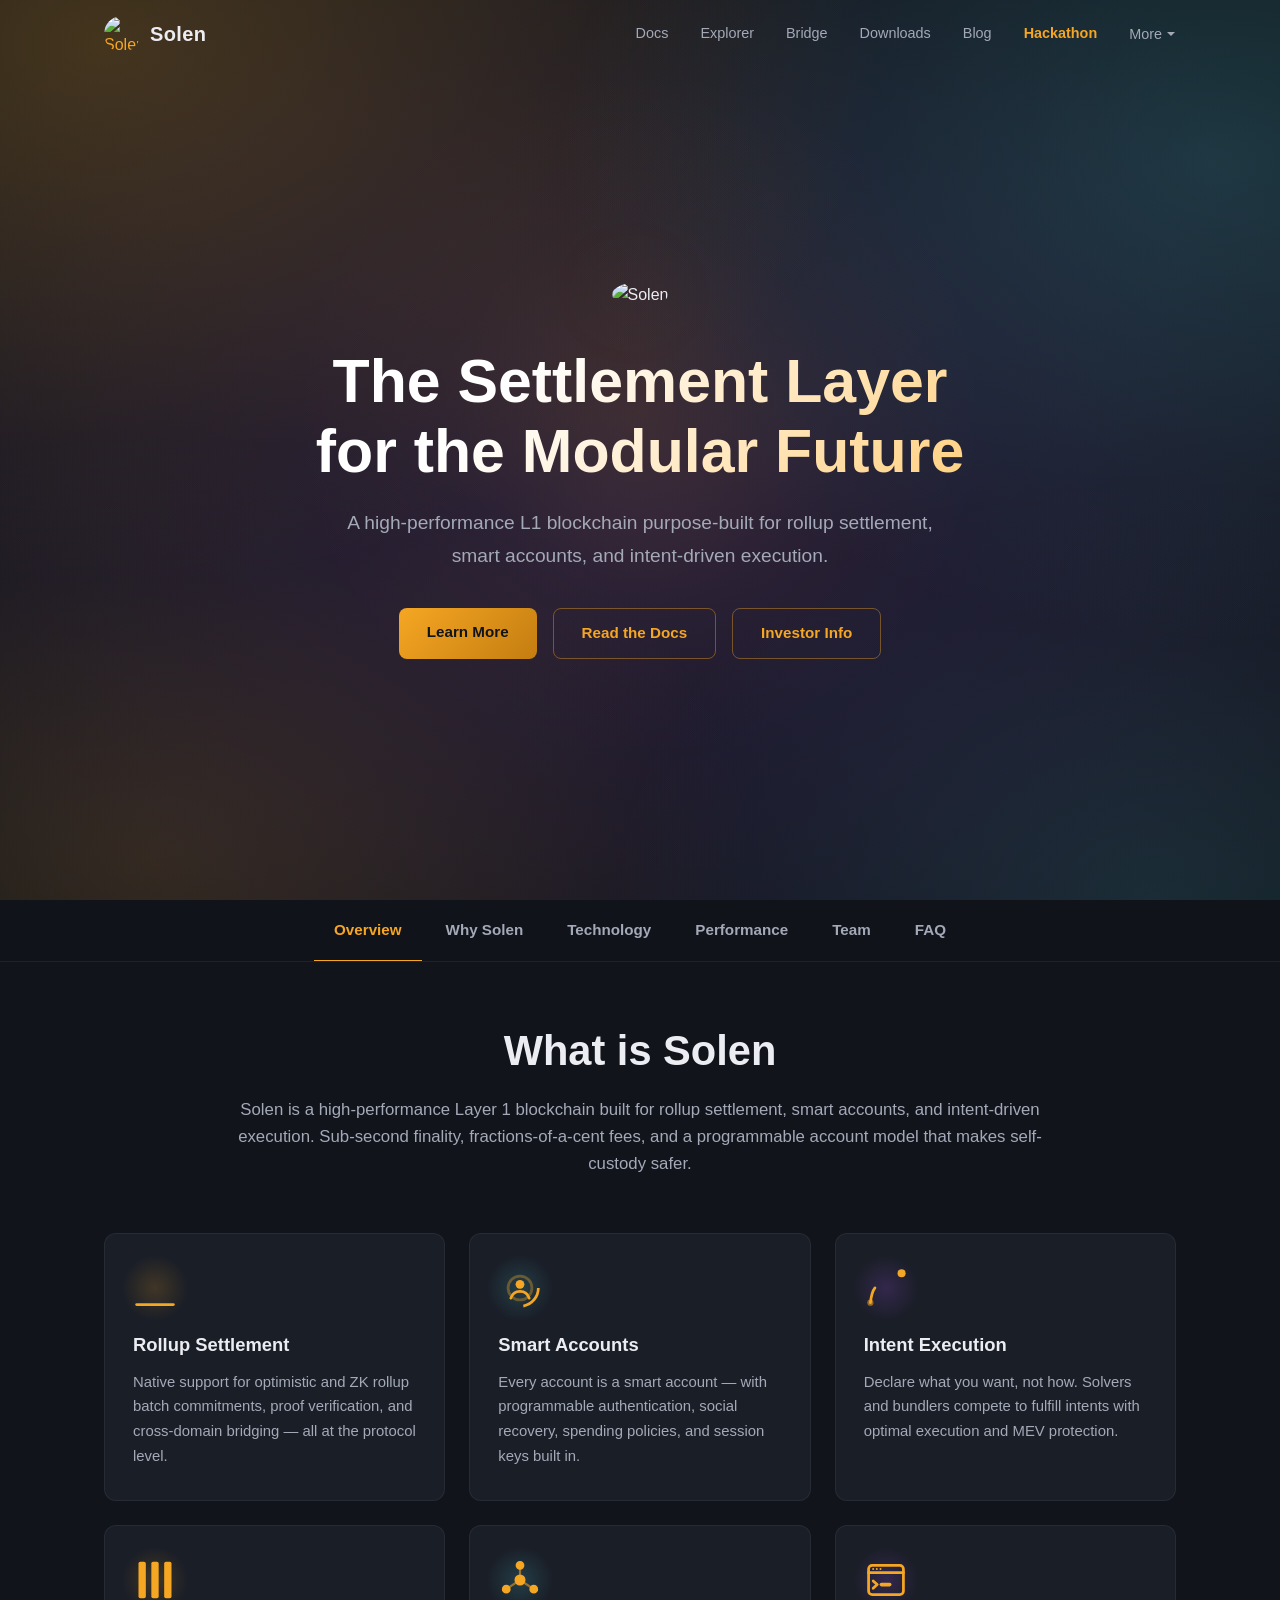
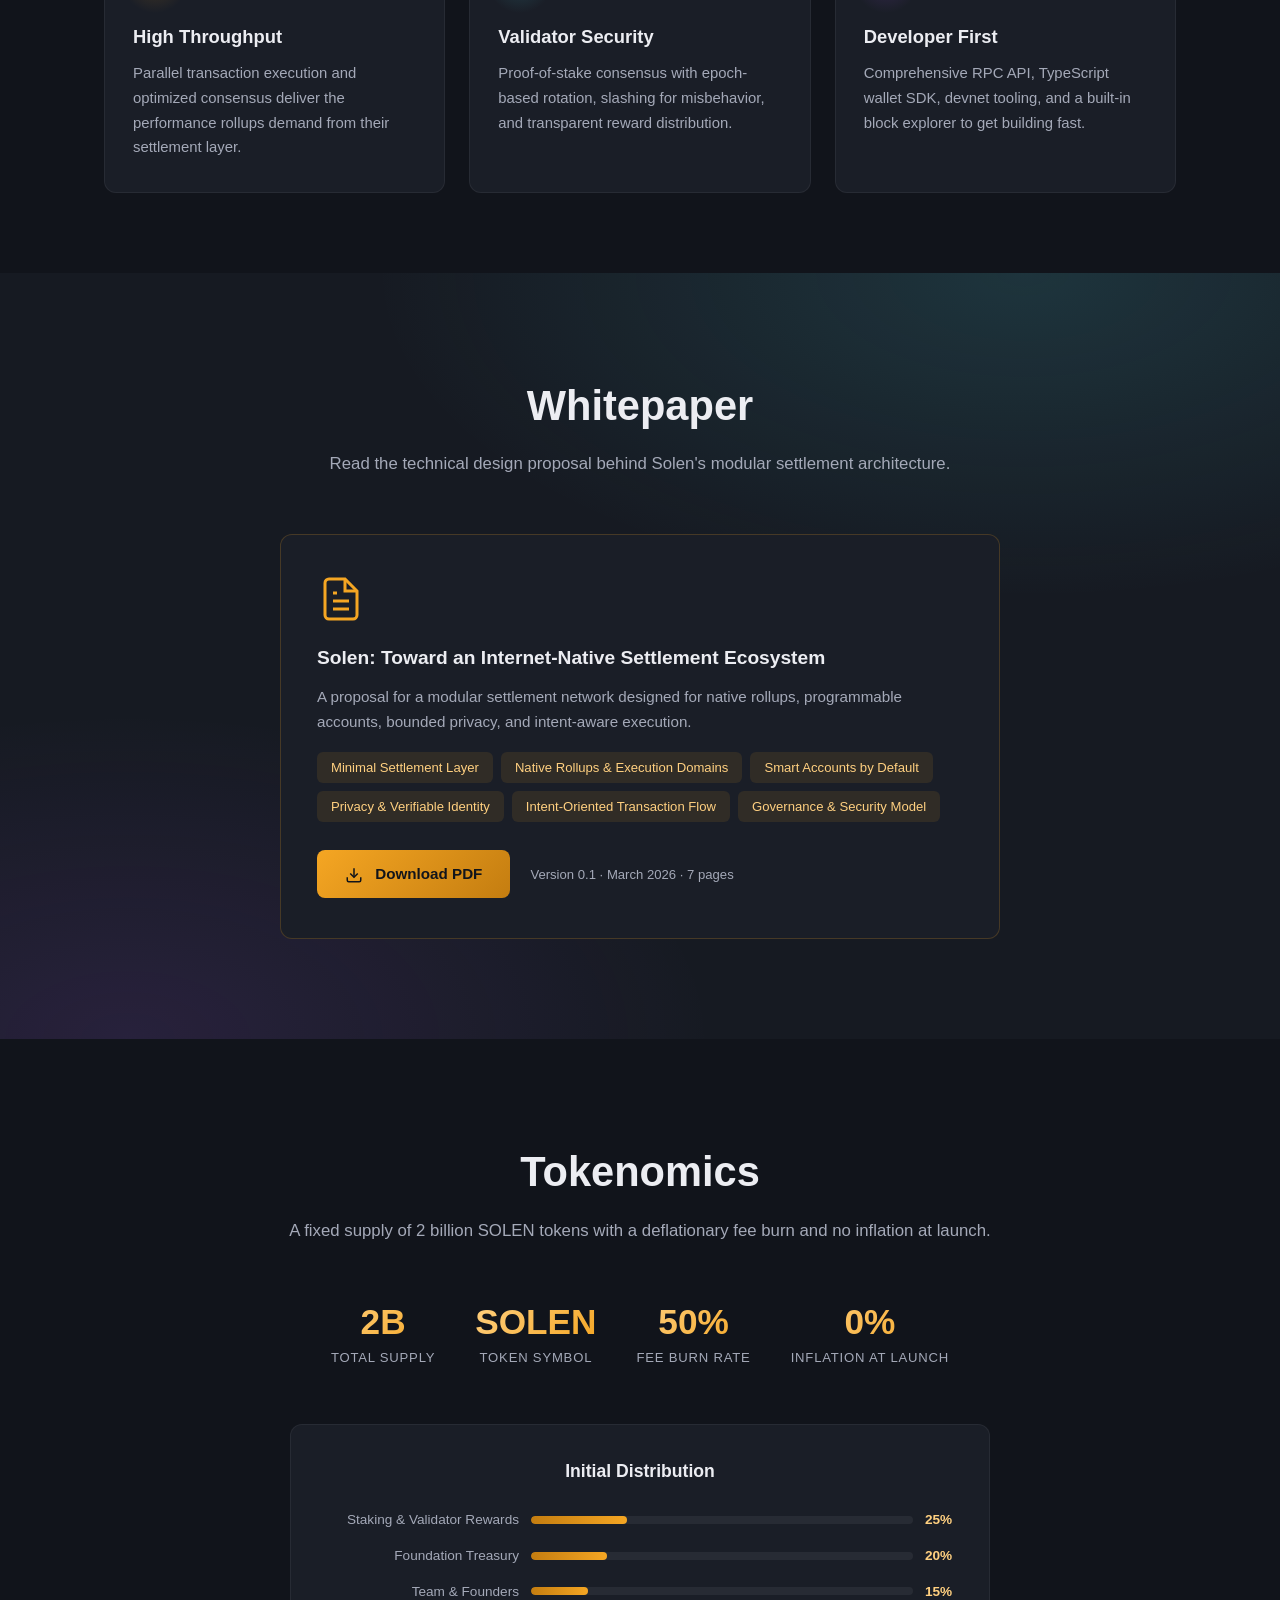
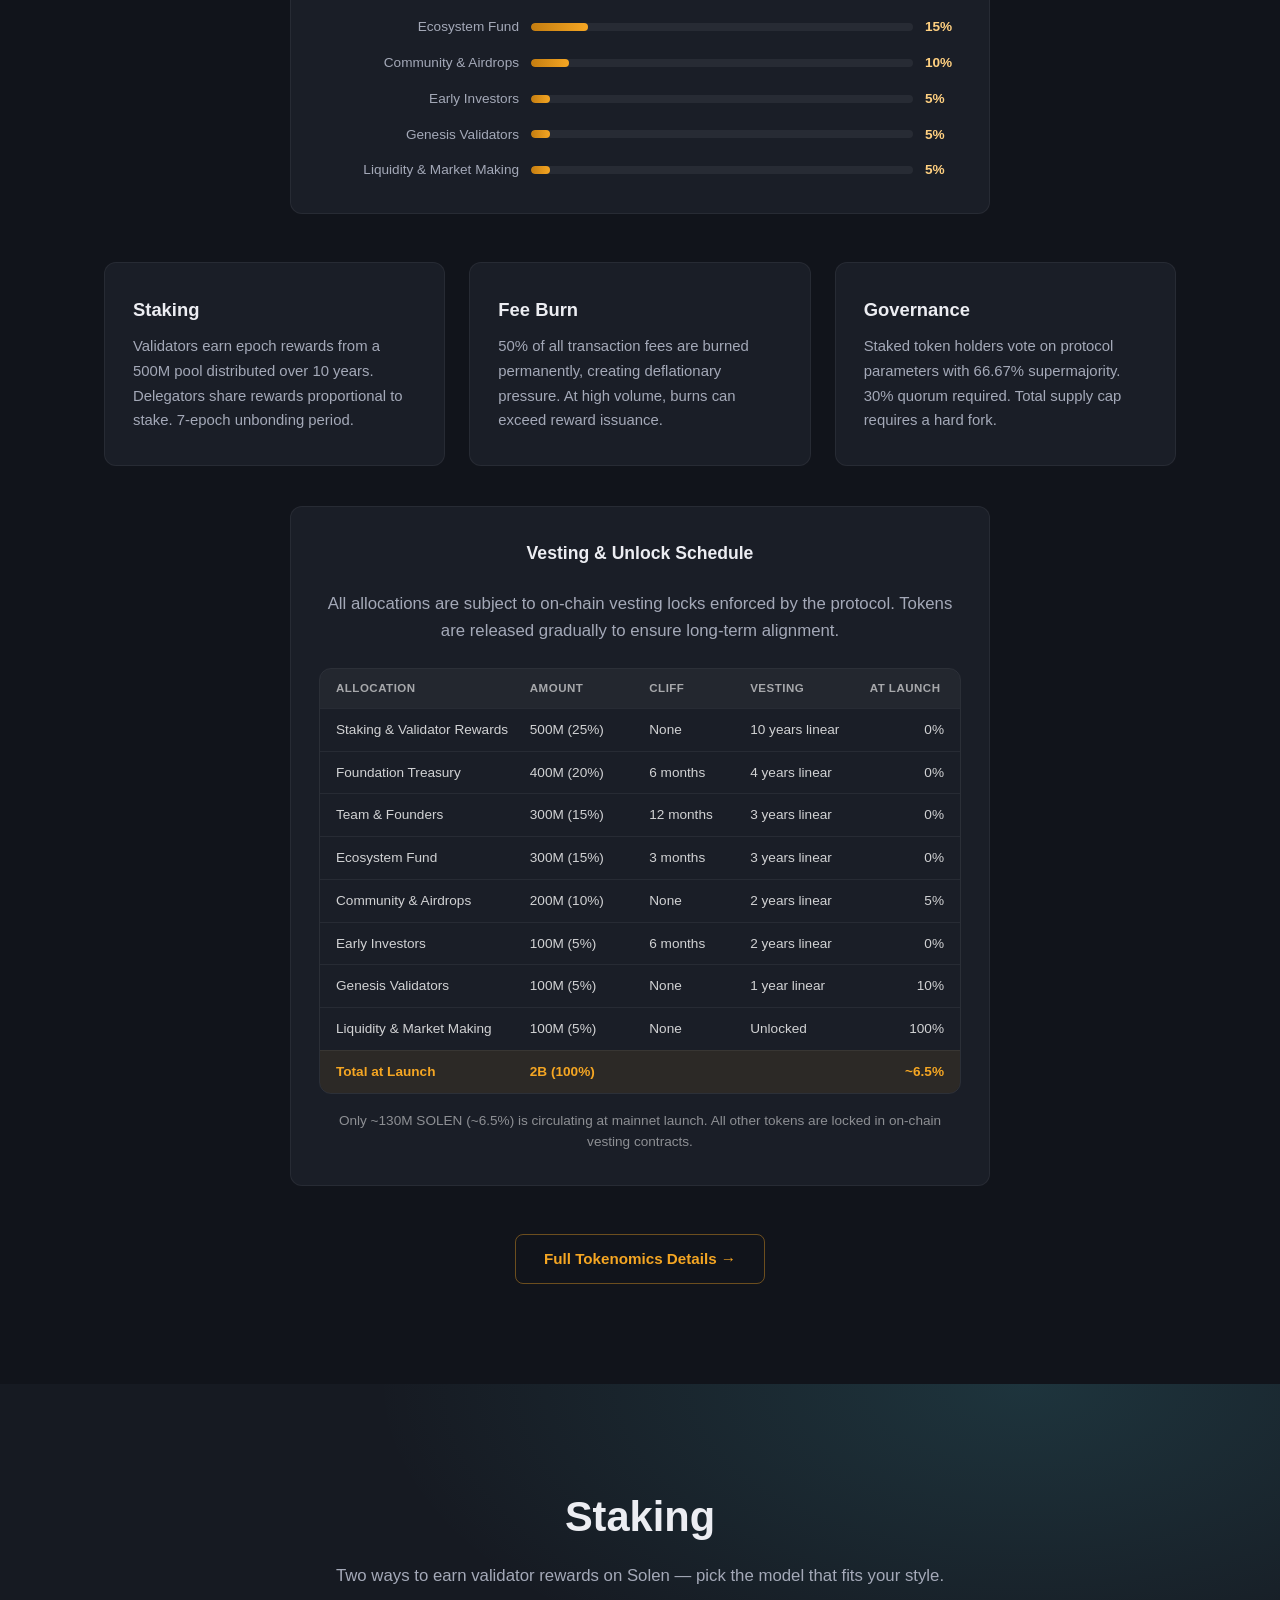
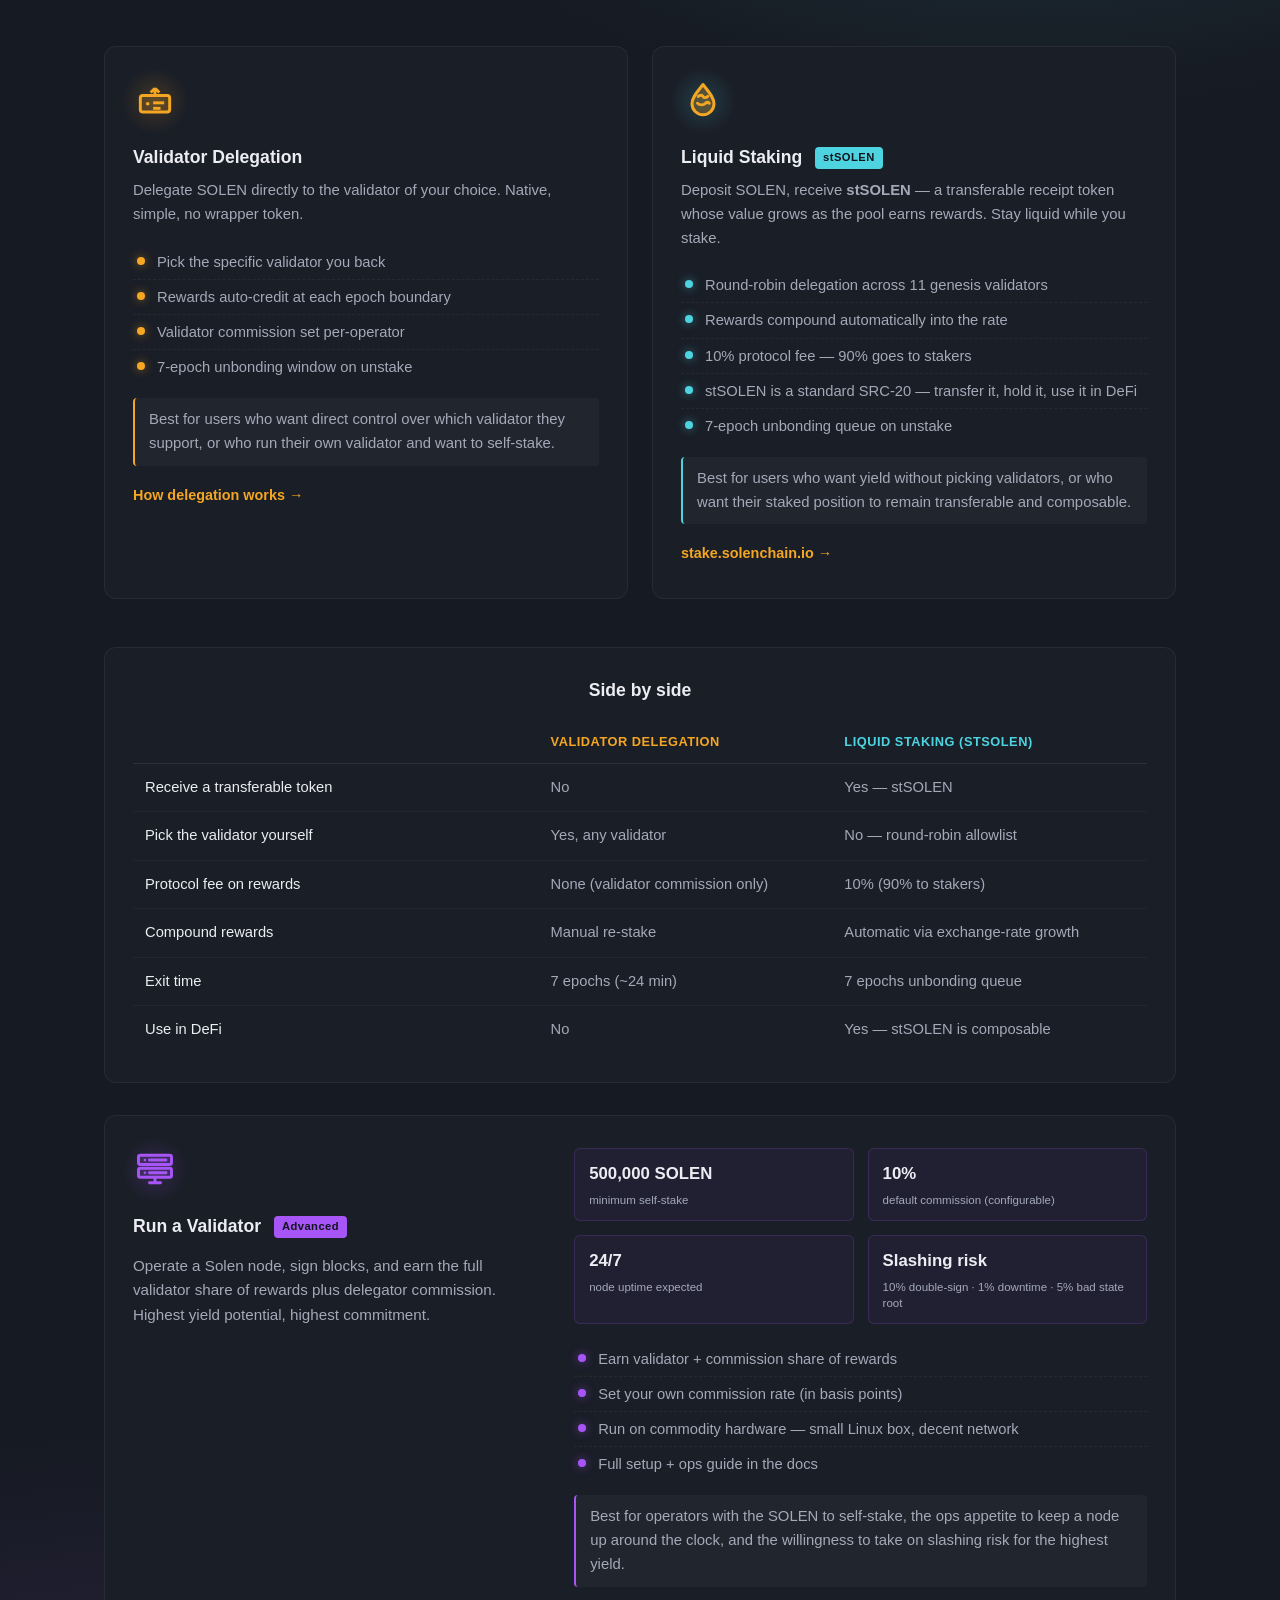
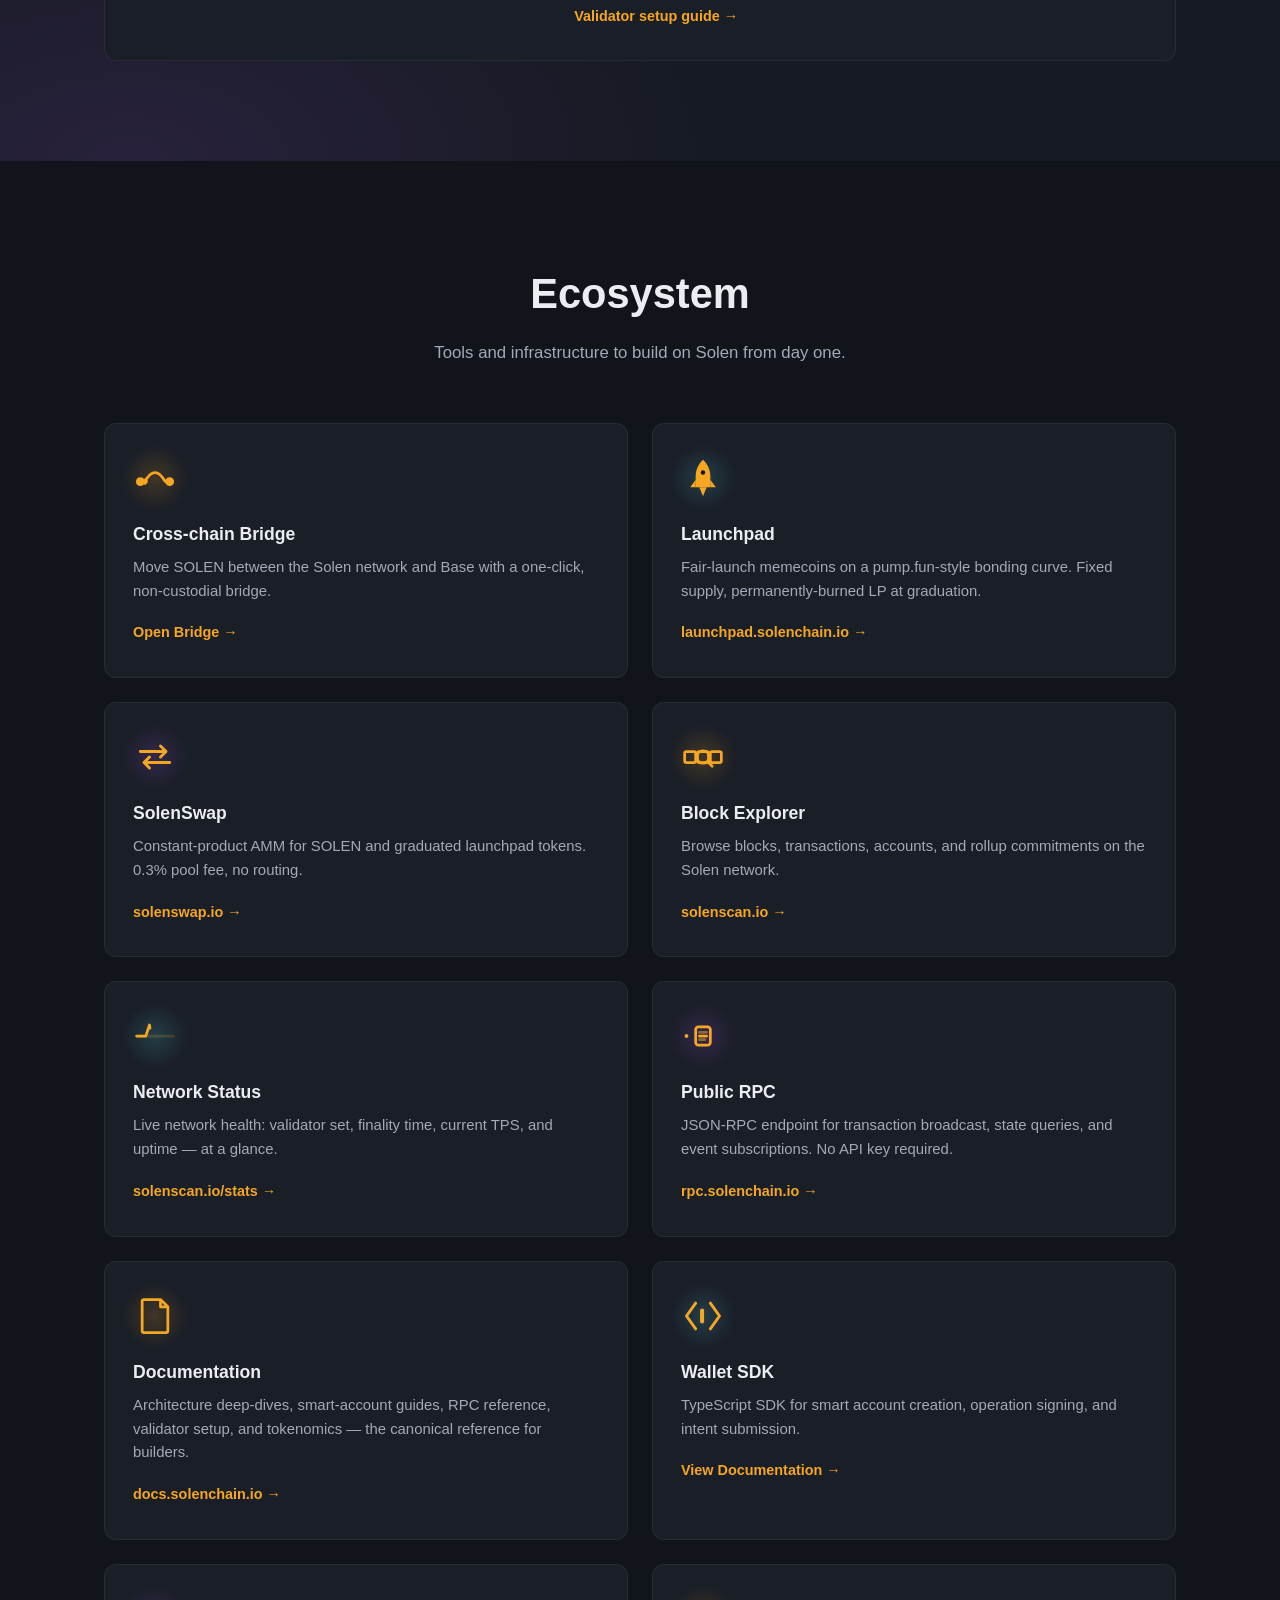
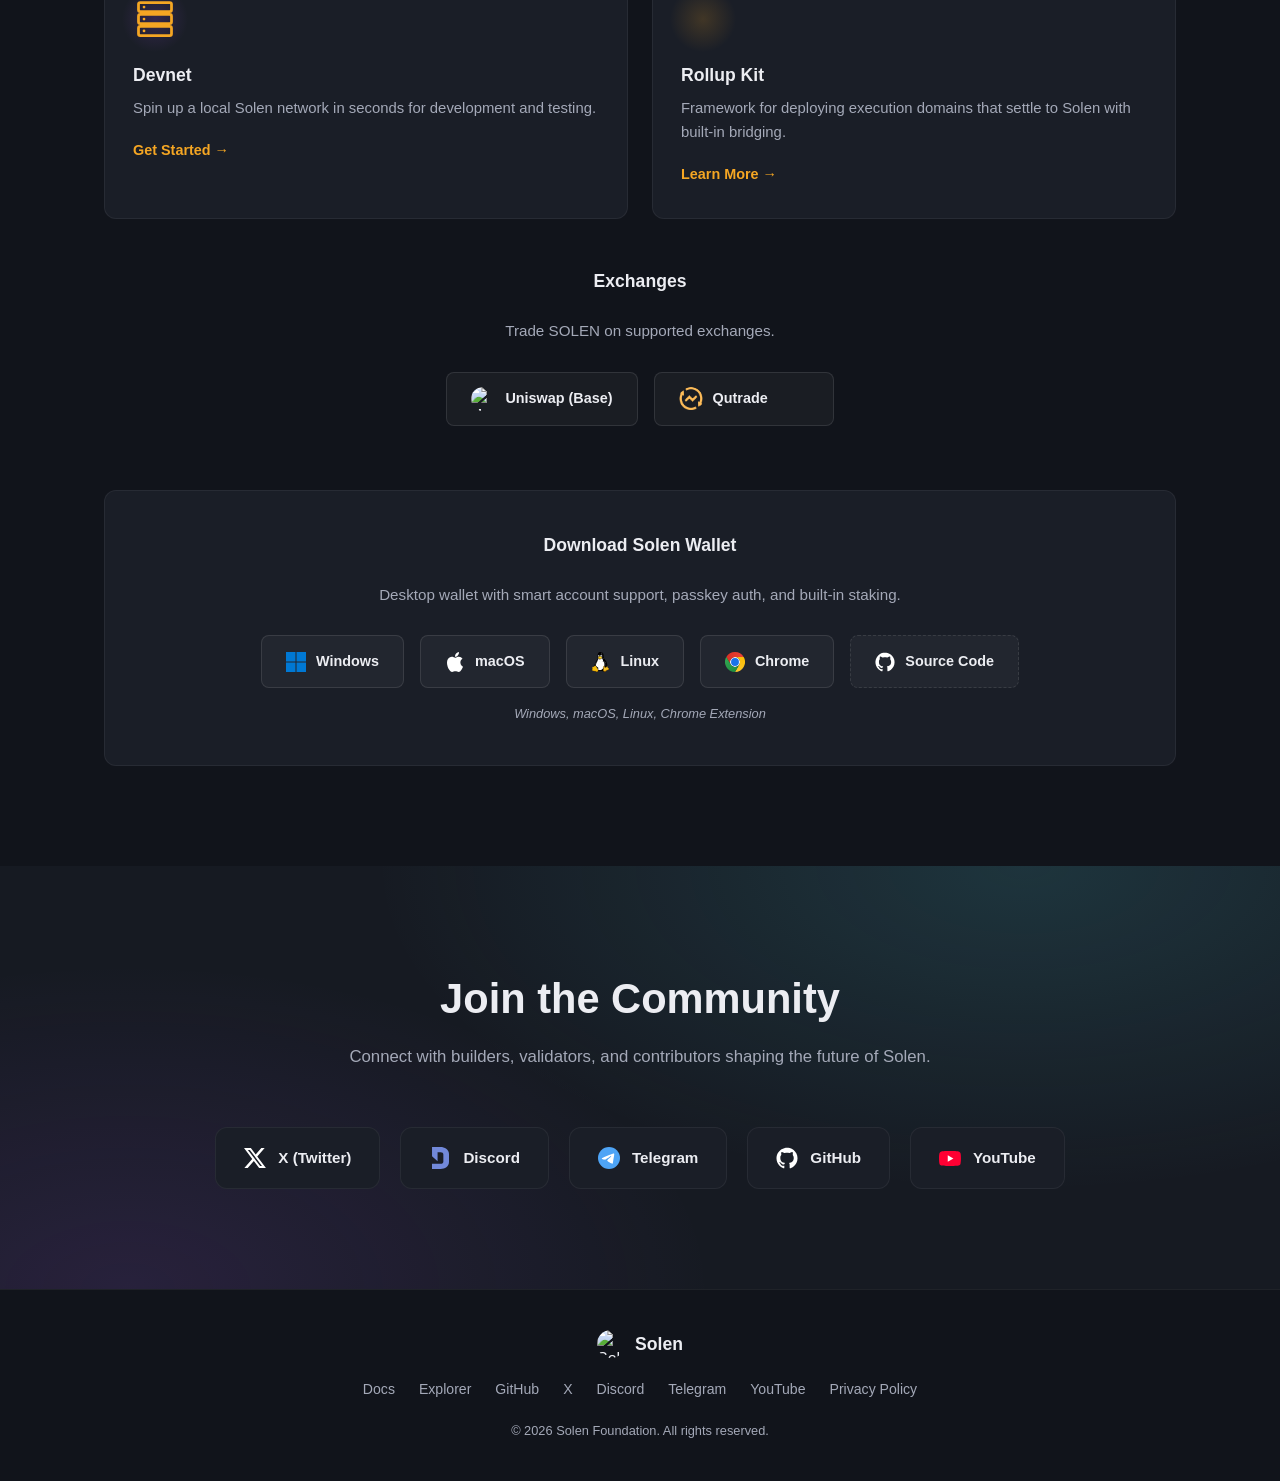
==== commit 1f3c0d68: "validator info" ====
--- a/index.html
+++ b/index.html
@@ -721,6 +721,55 @@
           </tbody>
         </table>
       </div>
+
+      <div class="card eco-card validator-card">
+        <div class="validator-card-grid">
+          <div class="validator-card-left">
+            <div class="card-icon">
+              <svg viewBox="0 0 24 24" fill="none" stroke="currentColor" stroke-width="1.6" stroke-linejoin="round" stroke-linecap="round">
+                <rect x="3" y="4" width="18" height="5" rx="1" fill="currentColor" stroke="none" opacity=".18"/>
+                <rect x="3" y="4" width="18" height="5" rx="1"/>
+                <rect x="3" y="11" width="18" height="5" rx="1" fill="currentColor" stroke="none" opacity=".18"/>
+                <rect x="3" y="11" width="18" height="5" rx="1"/>
+                <circle cx="6.5" cy="6.5" r=".7" fill="currentColor" stroke="none"/>
+                <circle cx="6.5" cy="13.5" r=".7" fill="currentColor" stroke="none"/>
+                <path d="M9 6.5h9M9 13.5h9"/>
+                <path d="M12 16v3M9 19h6"/>
+              </svg>
+            </div>
+            <h3>Run a Validator <span class="card-badge card-badge-violet">Advanced</span></h3>
+            <p>Operate a Solen node, sign blocks, and earn the full validator share of rewards plus delegator commission. Highest yield potential, highest commitment.</p>
+          </div>
+          <div class="validator-card-right">
+            <div class="validator-stats">
+              <div>
+                <span class="validator-stat-value">500,000 SOLEN</span>
+                <span class="validator-stat-label">minimum self-stake</span>
+              </div>
+              <div>
+                <span class="validator-stat-value">10%</span>
+                <span class="validator-stat-label">default commission (configurable)</span>
+              </div>
+              <div>
+                <span class="validator-stat-value">24/7</span>
+                <span class="validator-stat-label">node uptime expected</span>
+              </div>
+              <div>
+                <span class="validator-stat-value">Slashing risk</span>
+                <span class="validator-stat-label">10% double-sign · 1% downtime · 5% bad state root</span>
+              </div>
+            </div>
+            <ul class="feature-list">
+              <li>Earn validator + commission share of rewards</li>
+              <li>Set your own commission rate (in basis points)</li>
+              <li>Run on commodity hardware &mdash; small Linux box, decent network</li>
+              <li>Full setup + ops guide in the docs</li>
+            </ul>
+            <p class="card-note">Best for operators with the SOLEN to self-stake, the ops appetite to keep a node up around the clock, and the willingness to take on slashing risk for the highest yield.</p>
+            <a href="https://docs.solenchain.io/tools/running-a-node/" class="link" target="_blank" rel="noopener">Validator setup guide &rarr;</a>
+          </div>
+        </div>
+      </div>
     </div>
   </section>
 
--- a/style.css
+++ b/style.css
@@ -1431,3 +1431,59 @@
   .staking-compare-table { font-size: .82rem; }
   .staking-compare-table th, .staking-compare-table td { padding: 8px 6px; }
 }
+
+.validator-card {
+  margin-top: 32px;
+  position: relative;
+}
+.validator-card .card-icon { color: var(--accent-violet); }
+.validator-card .card-icon::before { background: radial-gradient(circle, rgba(168,85,247,.32), transparent 65%); }
+.validator-card .card-note { border-left-color: var(--accent-violet); }
+.validator-card .feature-list li::before {
+  background: var(--accent-violet);
+  box-shadow: 0 0 10px rgba(168,85,247,.55);
+}
+
+.validator-card-grid {
+  display: grid;
+  grid-template-columns: 1fr 1.4fr;
+  gap: 32px;
+  align-items: start;
+}
+.validator-card-left h3 { margin: 4px 0 14px; }
+.validator-card-left p {
+  color: var(--text-dim);
+  font-size: .95rem; line-height: 1.6;
+}
+
+.validator-stats {
+  display: grid;
+  grid-template-columns: repeat(2, 1fr);
+  gap: 14px;
+  margin-bottom: 18px;
+}
+.validator-stats > div {
+  background: rgba(168,85,247,.05);
+  border: 1px solid rgba(168,85,247,.18);
+  border-radius: 6px;
+  padding: 12px 14px;
+}
+.validator-stat-value {
+  display: block;
+  font-size: 1.05rem; font-weight: 600;
+  color: var(--text);
+  font-feature-settings: "tnum";
+}
+.validator-stat-label {
+  display: block;
+  font-size: .72rem; color: var(--text-dim);
+  margin-top: 4px;
+  line-height: 1.4;
+}
+
+.card-badge-violet { background: var(--accent-violet); }
+
+@media (max-width: 768px) {
+  .validator-card-grid { grid-template-columns: 1fr; gap: 20px; }
+  .validator-stats { grid-template-columns: 1fr; }
+}
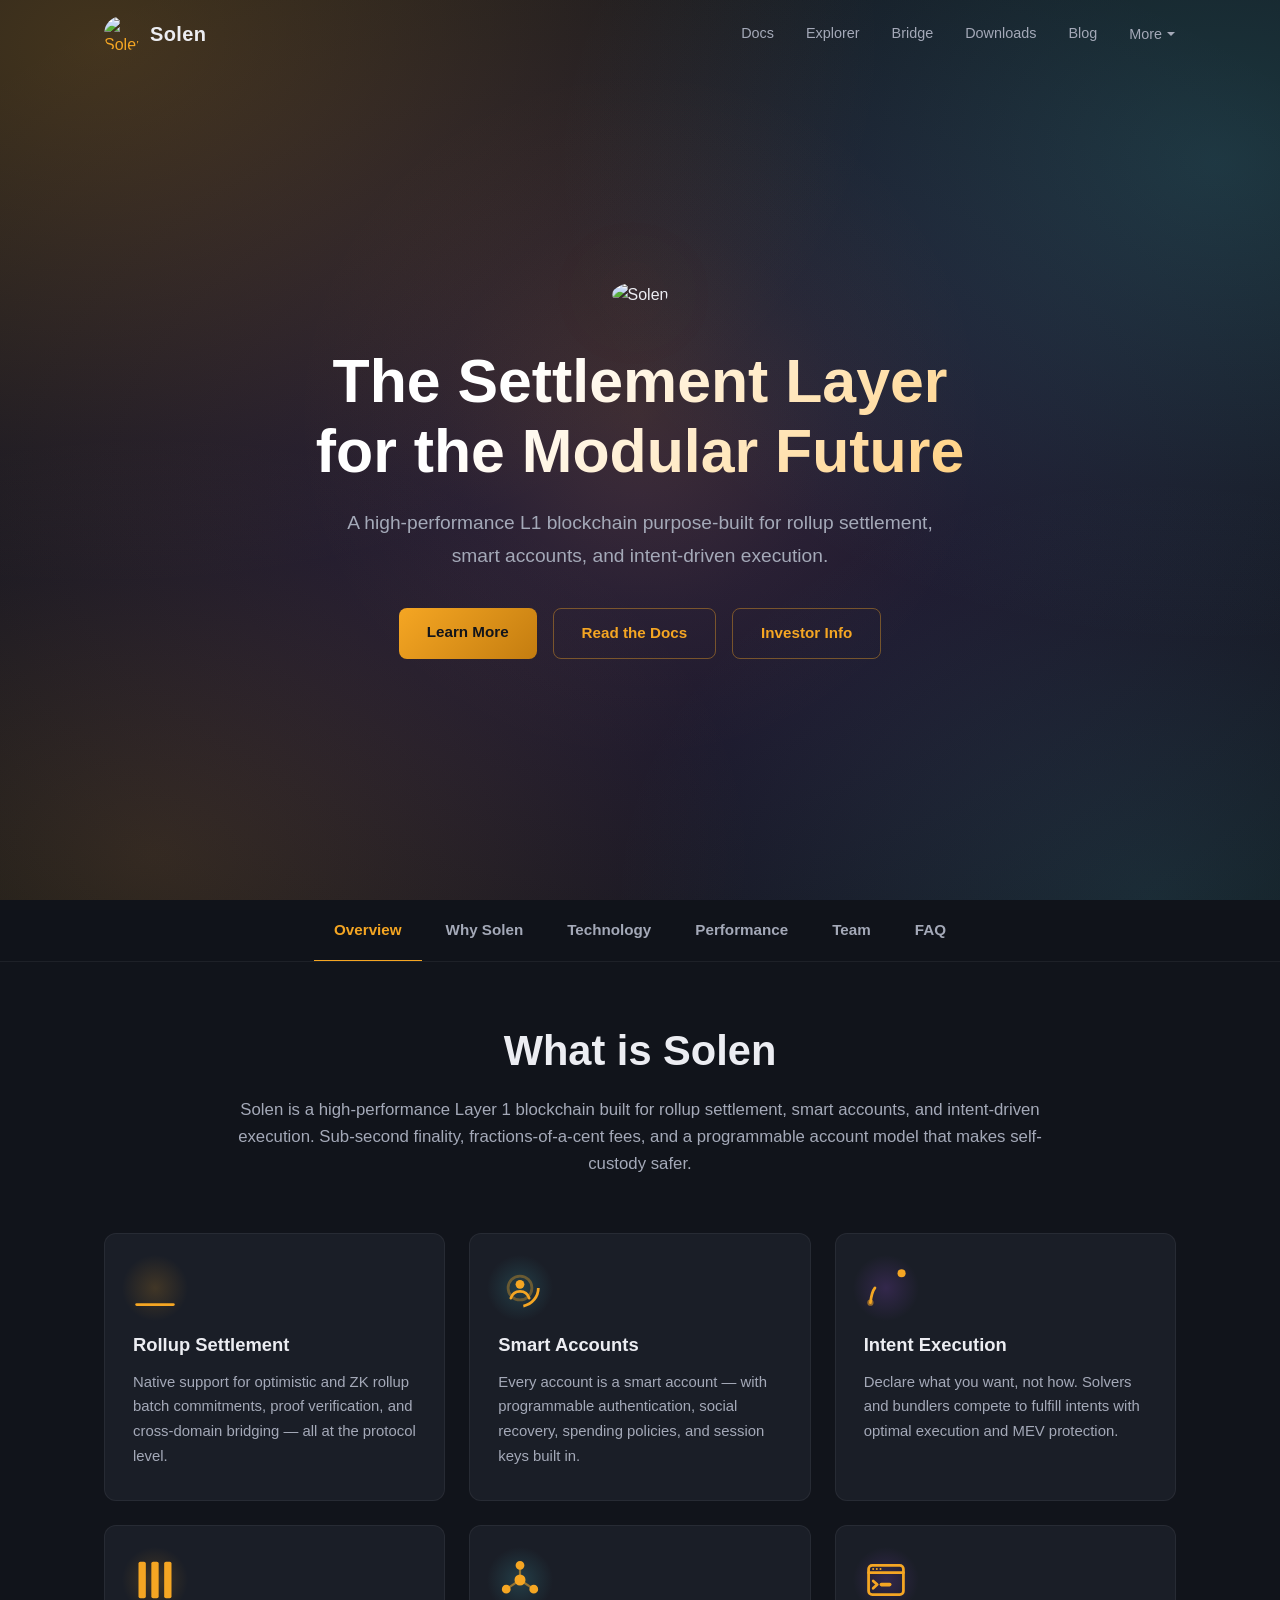
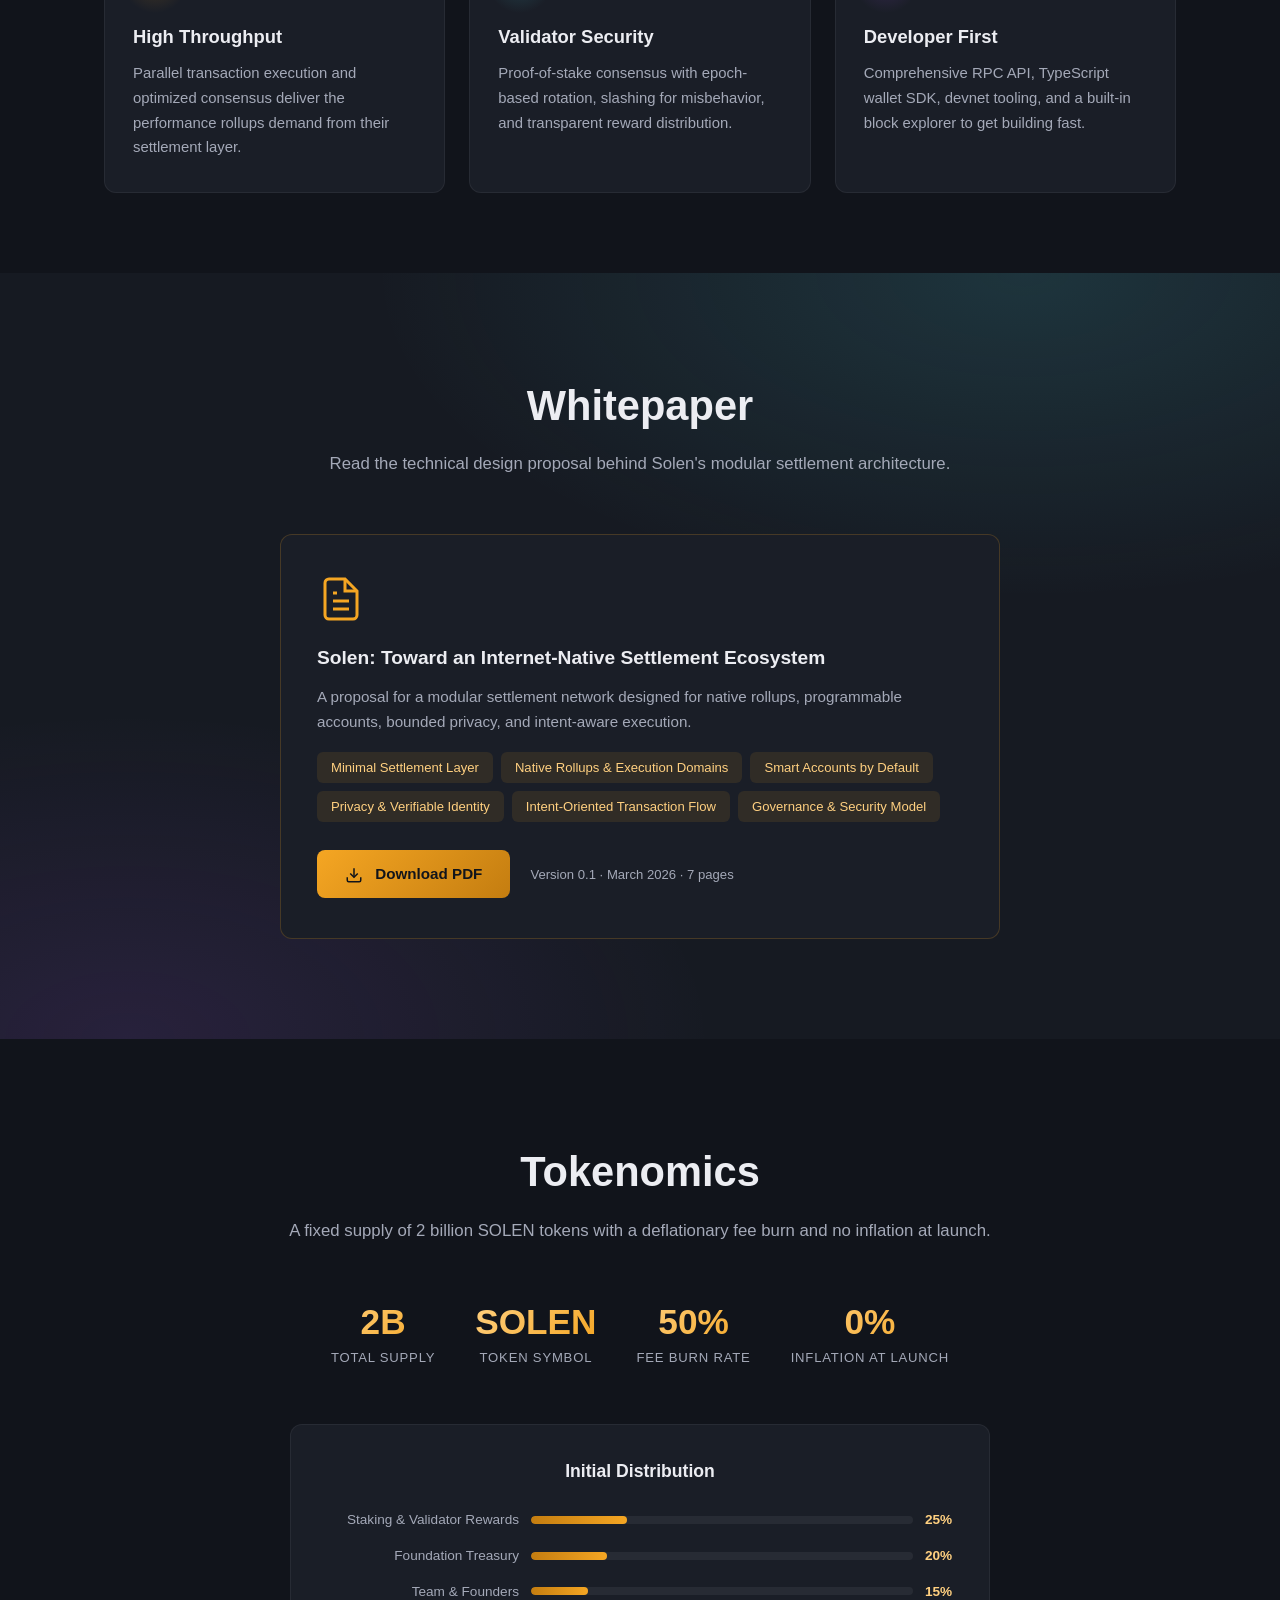
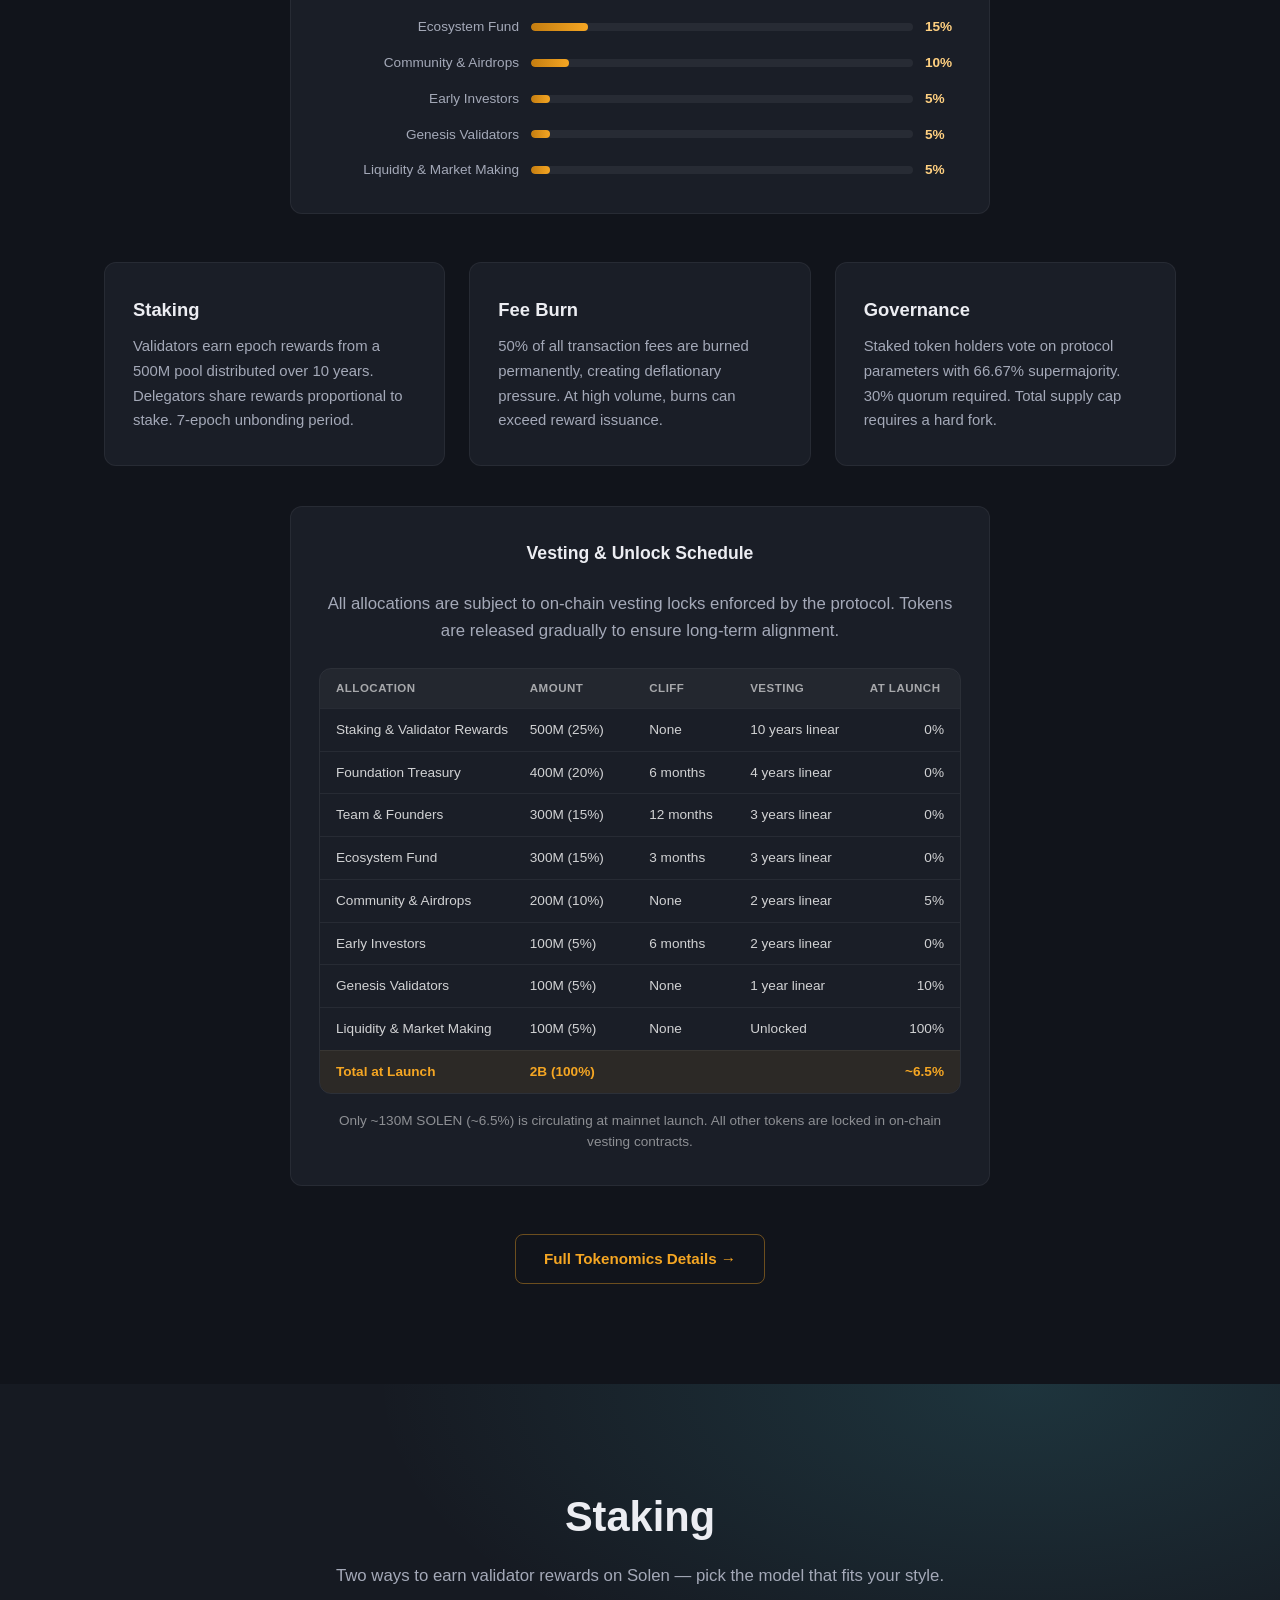
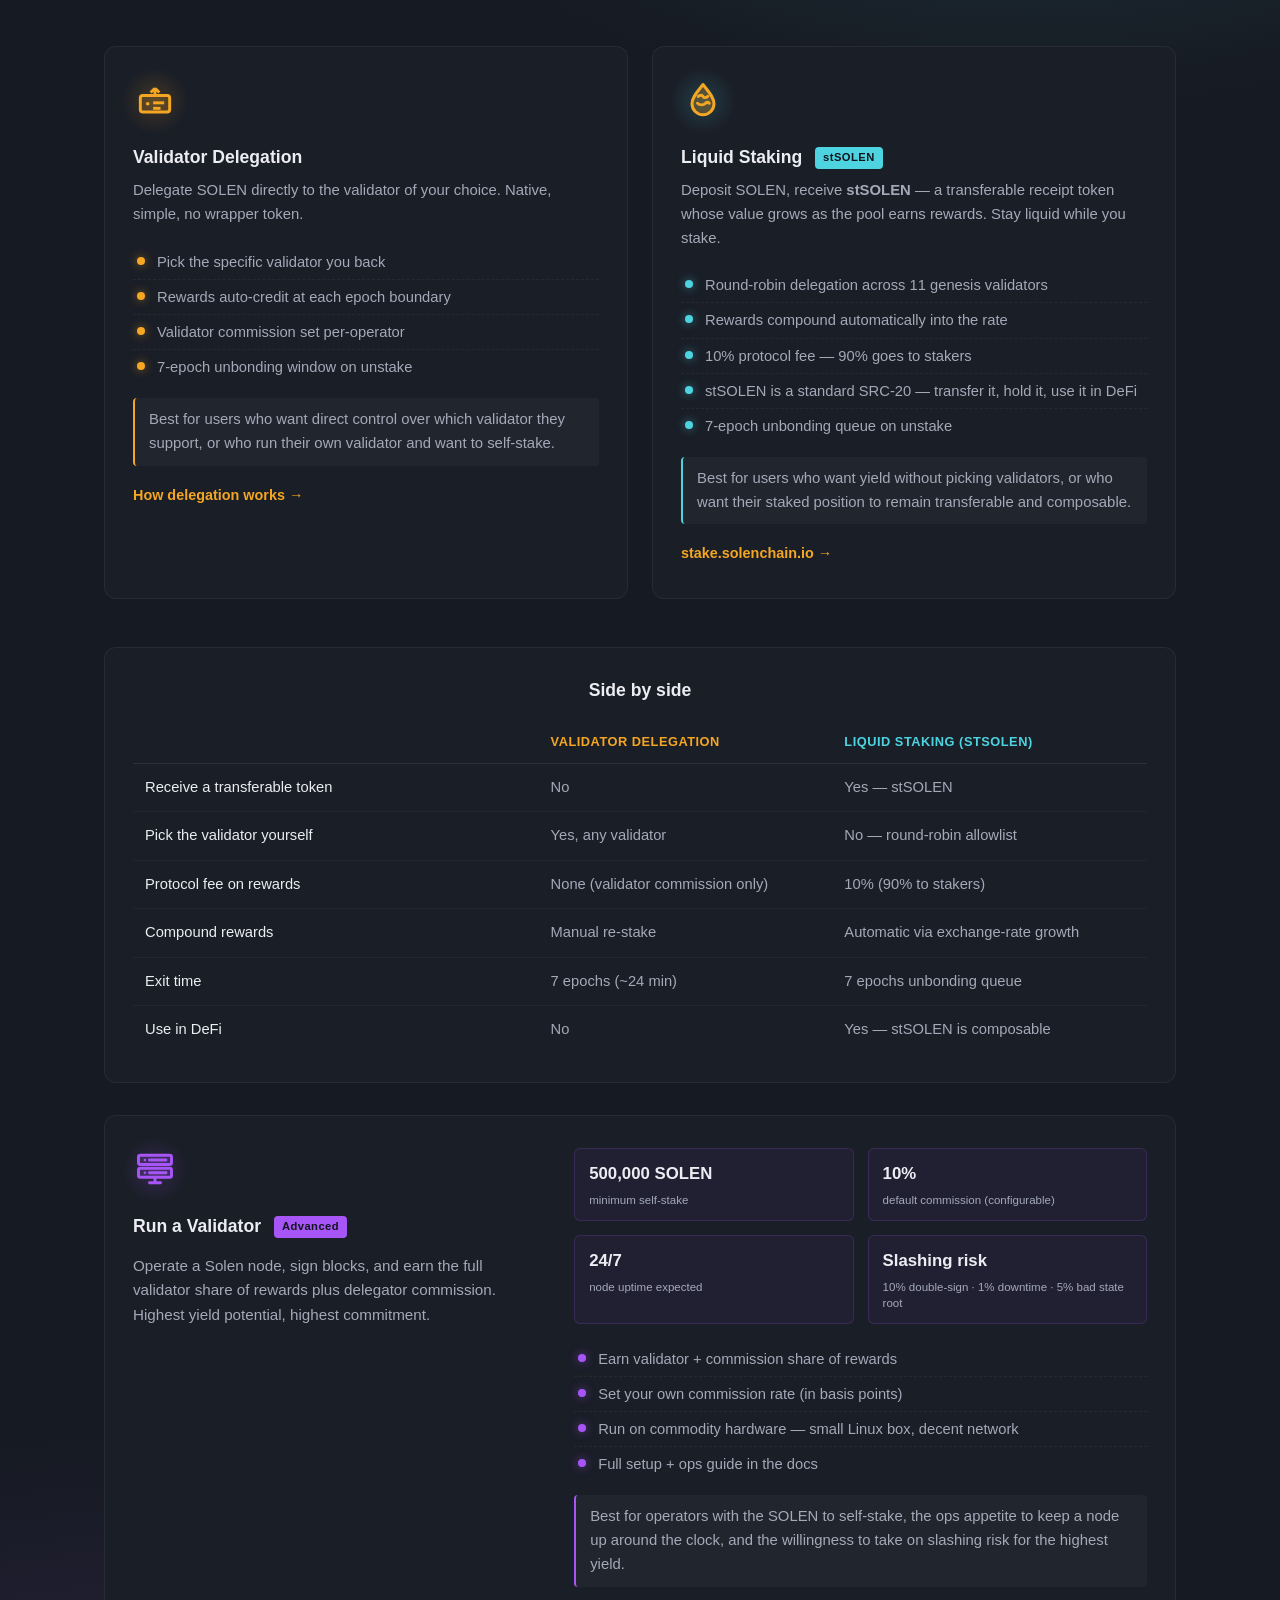
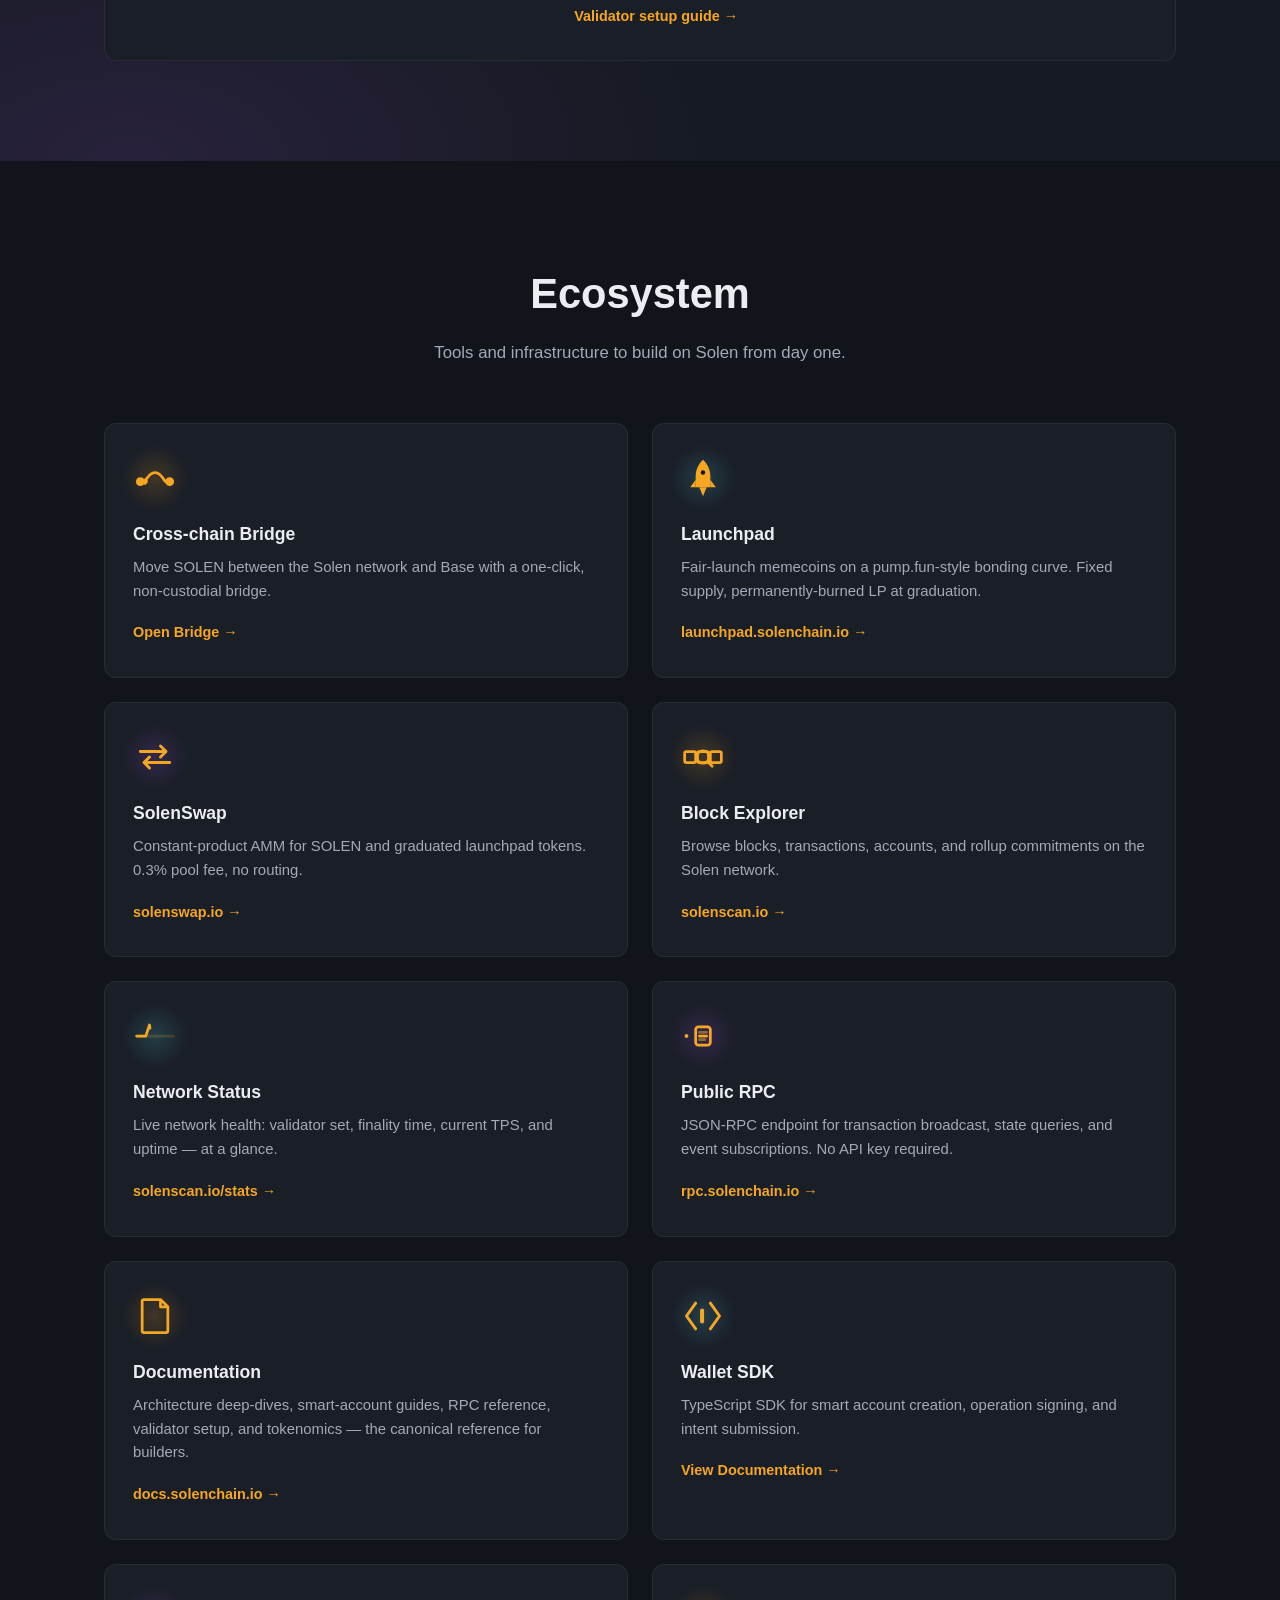
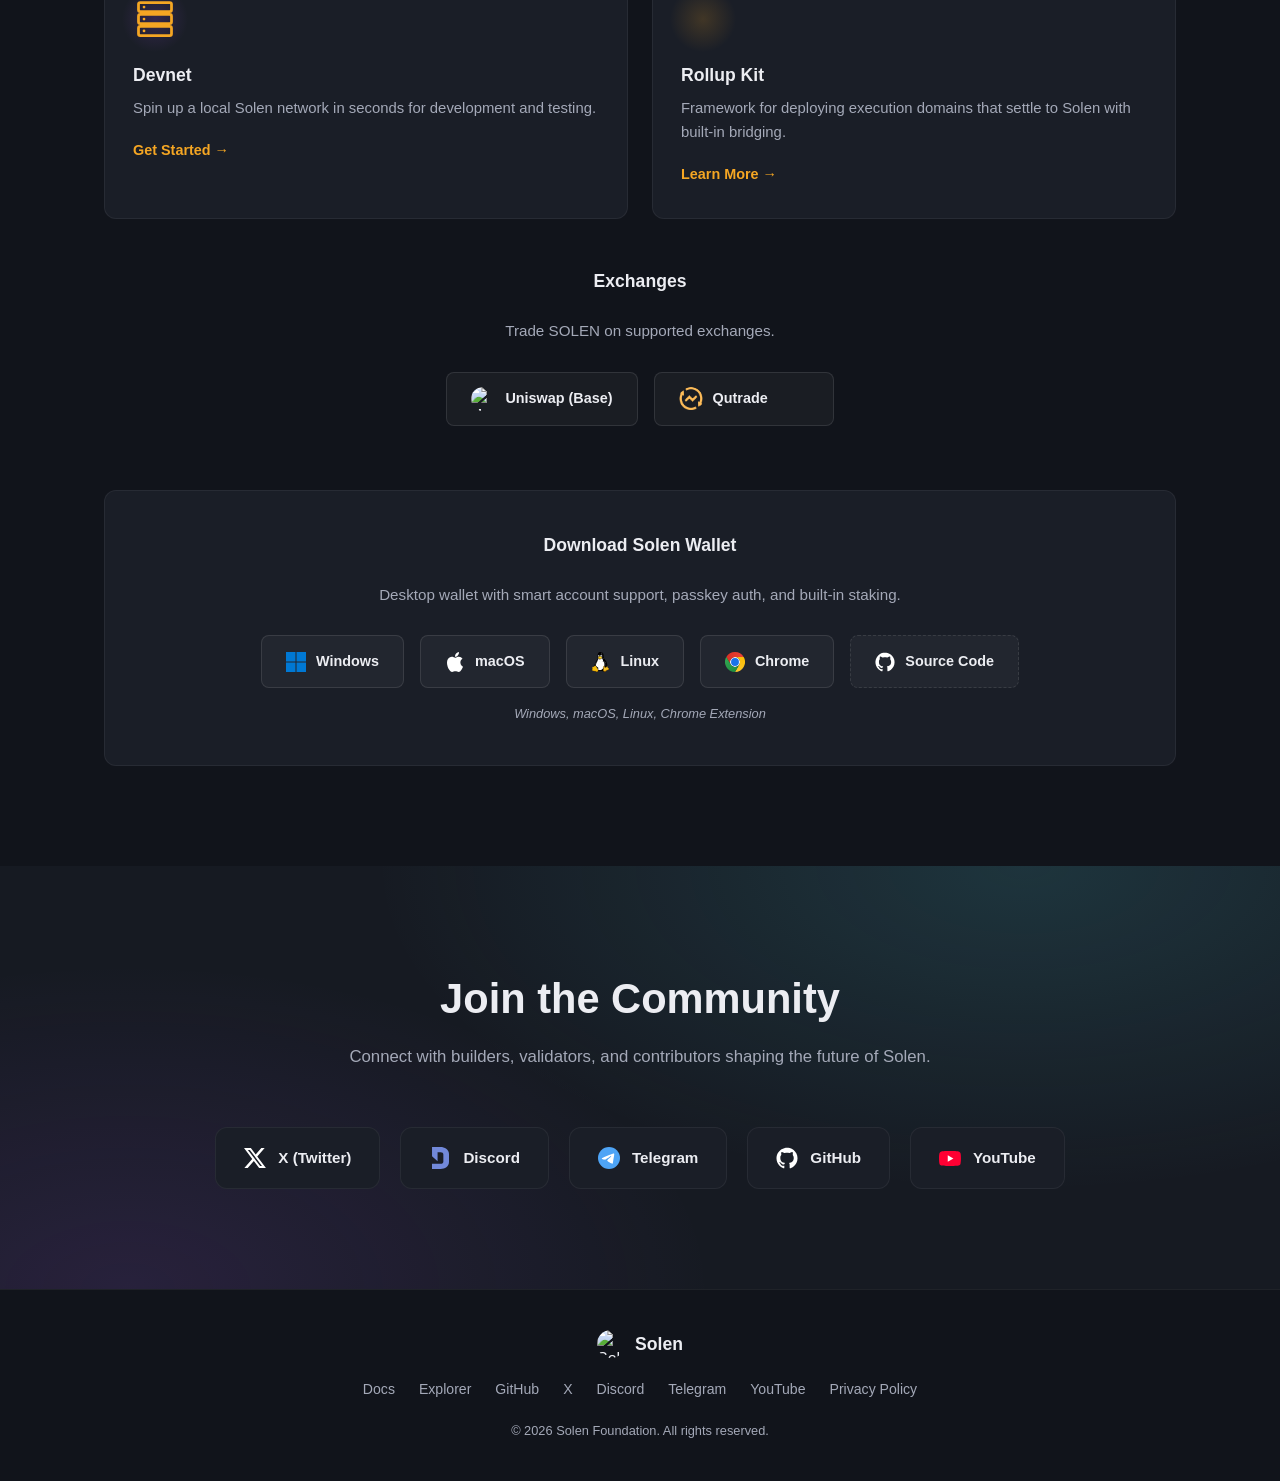
==== commit 5a680ac1: "delay hackathon" ====
--- a/index.html
+++ b/index.html
@@ -47,7 +47,6 @@
         <a href="bridge.html">Bridge</a>
         <a href="#downloads">Downloads</a>
         <a href="https://blog.solenchain.io" target="_blank" rel="noopener">Blog</a>
-        <a href="hackathon.html" style="color: var(--gold); font-weight: 700;">Hackathon</a>
         <div class="nav-dropdown">
           <button class="nav-dropdown-btn">More <svg width="10" height="6" viewBox="0 0 10 6" fill="currentColor"><path d="M1 1l4 4 4-4"/></svg></button>
           <div class="nav-dropdown-menu">
@@ -651,7 +650,7 @@
             <li>7-epoch unbonding window on unstake</li>
           </ul>
           <p class="card-note">Best for users who want direct control over which validator they support, or who run their own validator and want to self-stake.</p>
-          <a href="https://docs.solenchain.io/guides/exchange-integration/" class="link" target="_blank" rel="noopener">How delegation works &rarr;</a>
+          <a href="https://docs.solenchain.io/tokenomics/staking/" class="link" target="_blank" rel="noopener">How delegation works &rarr;</a>
         </div>
 
         <div class="card eco-card">
